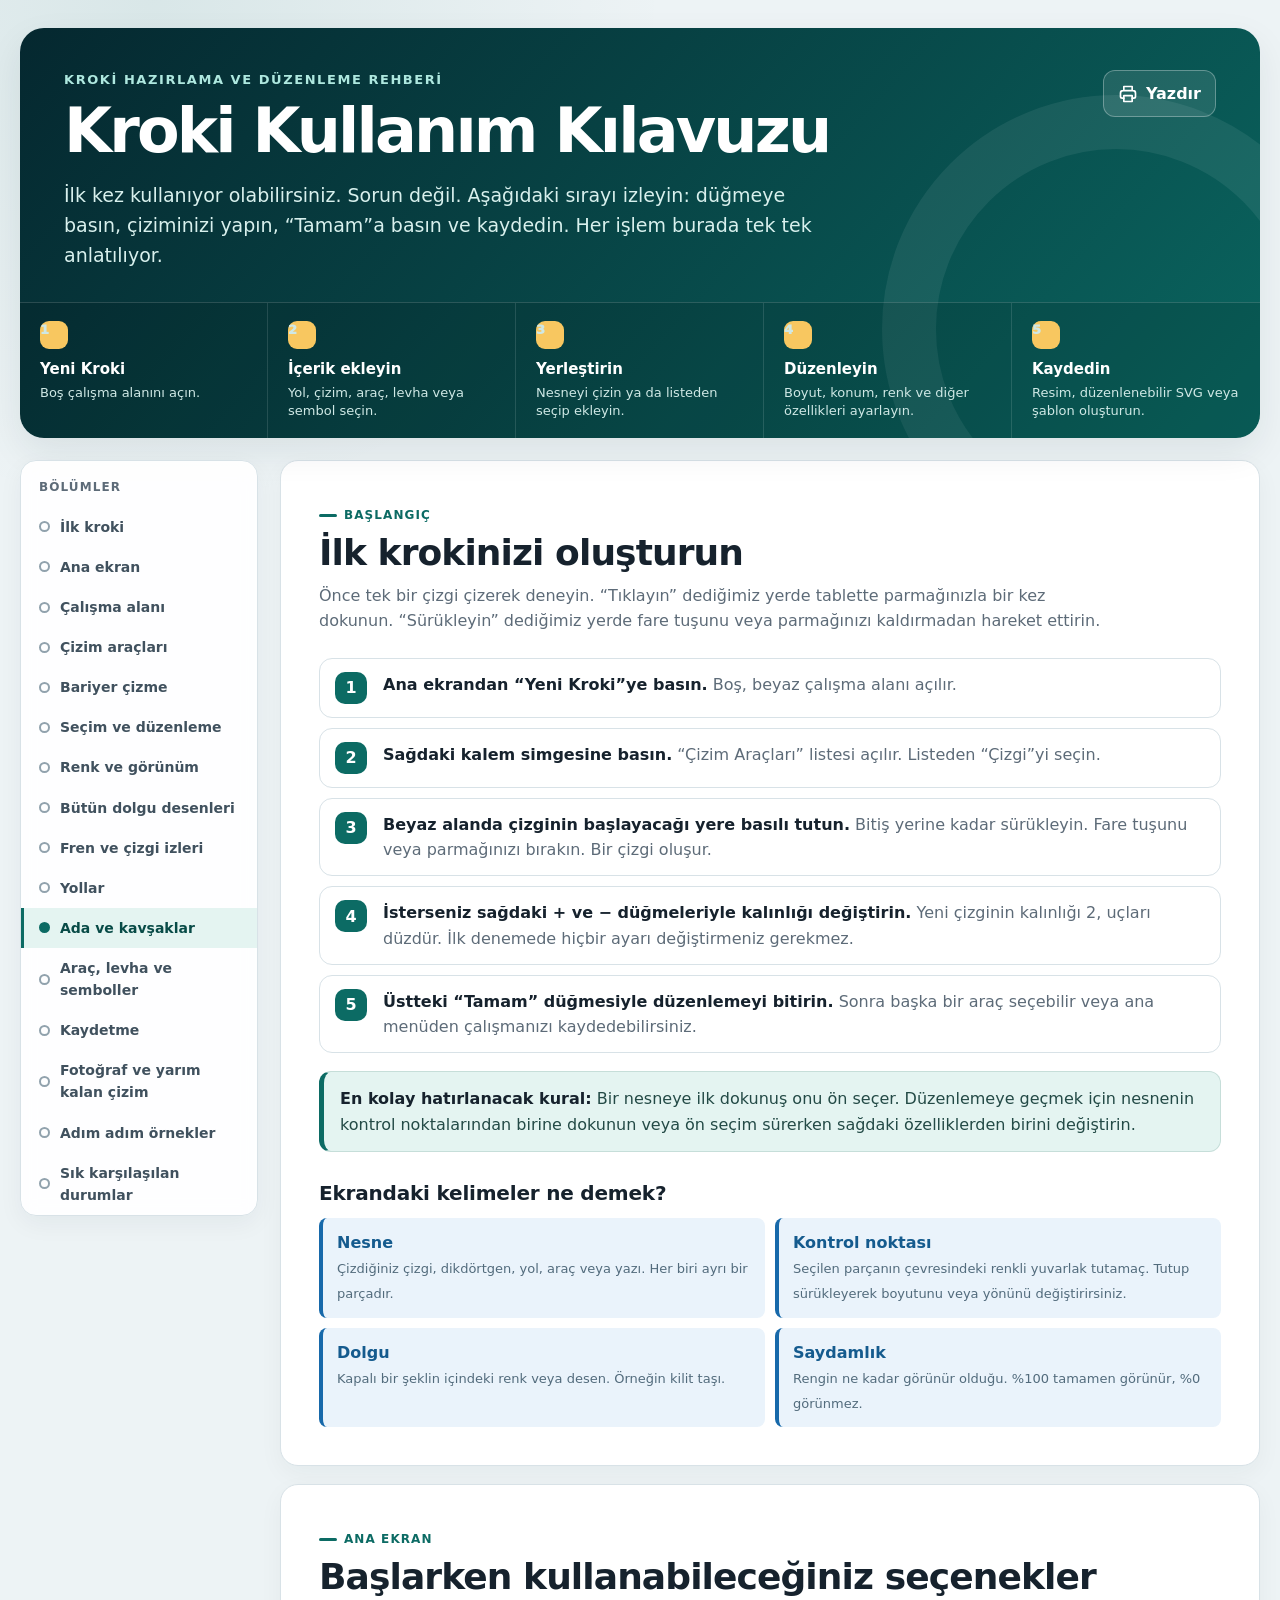
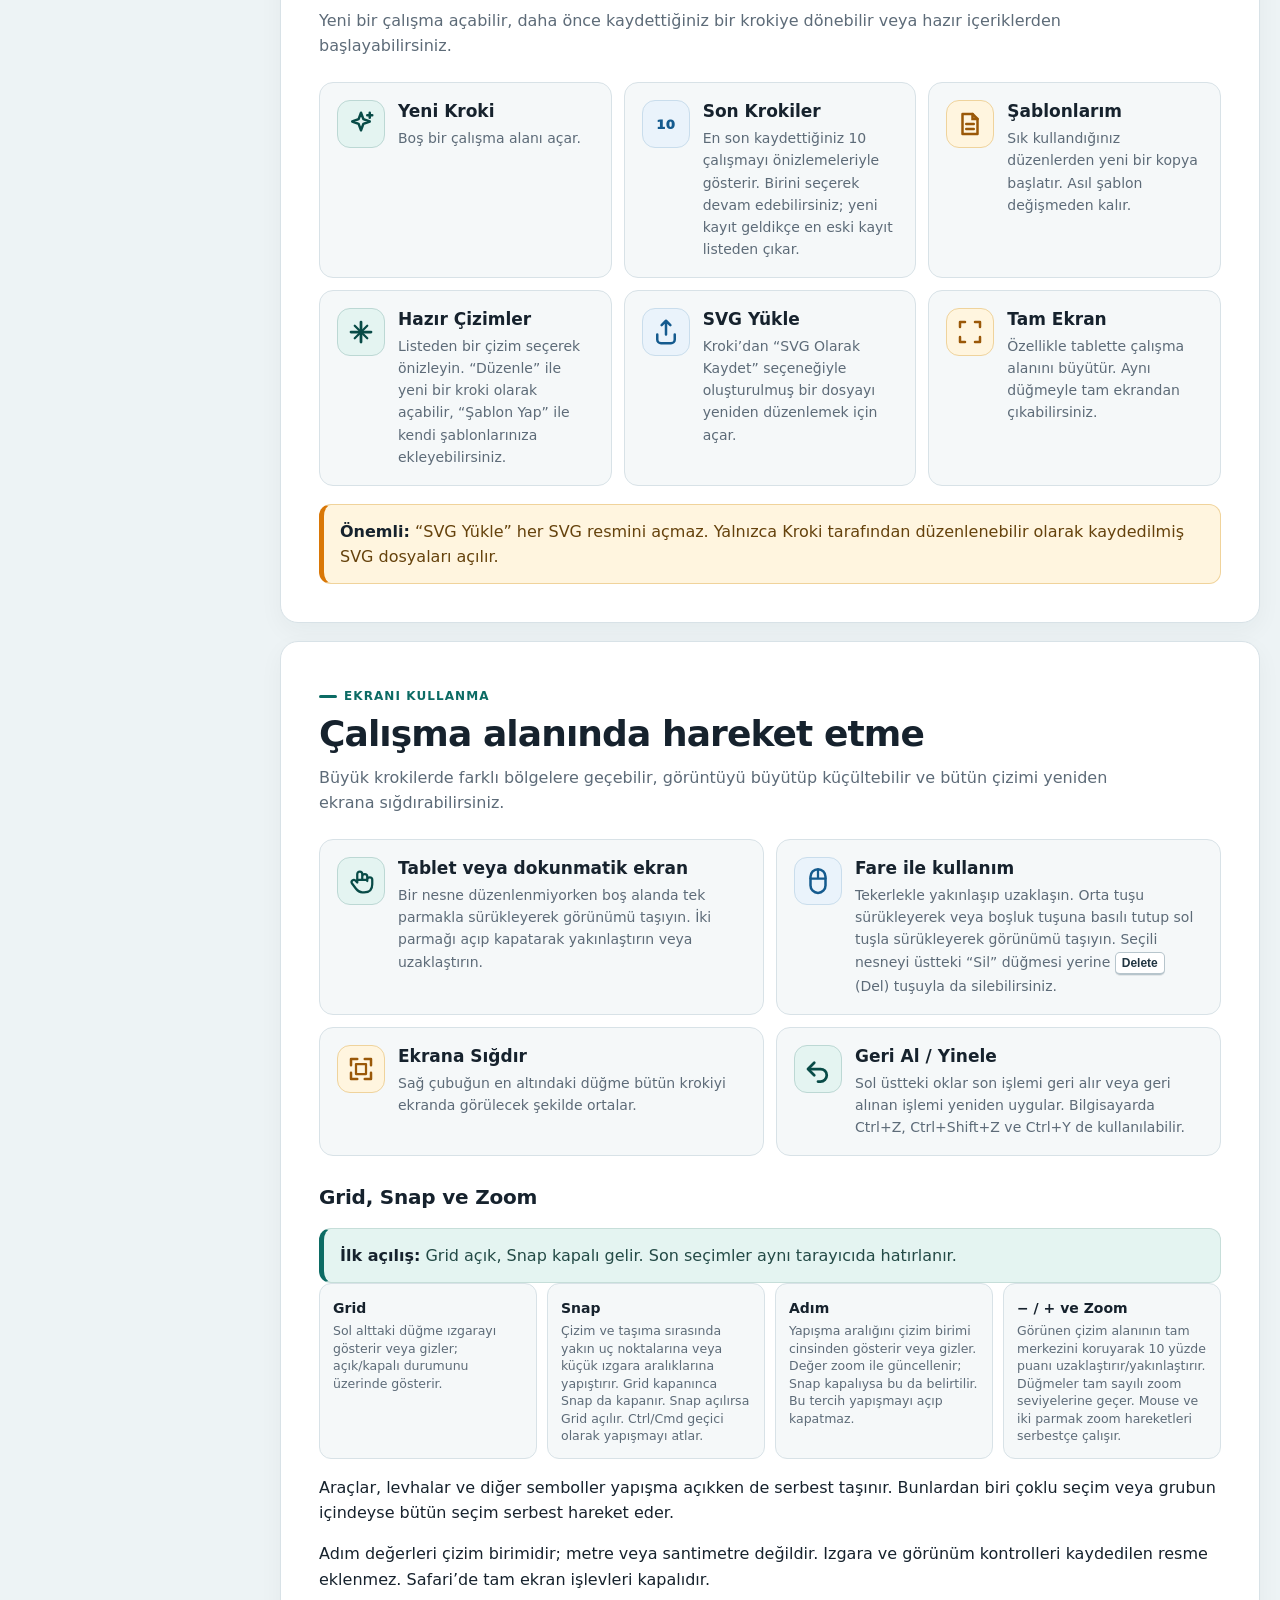
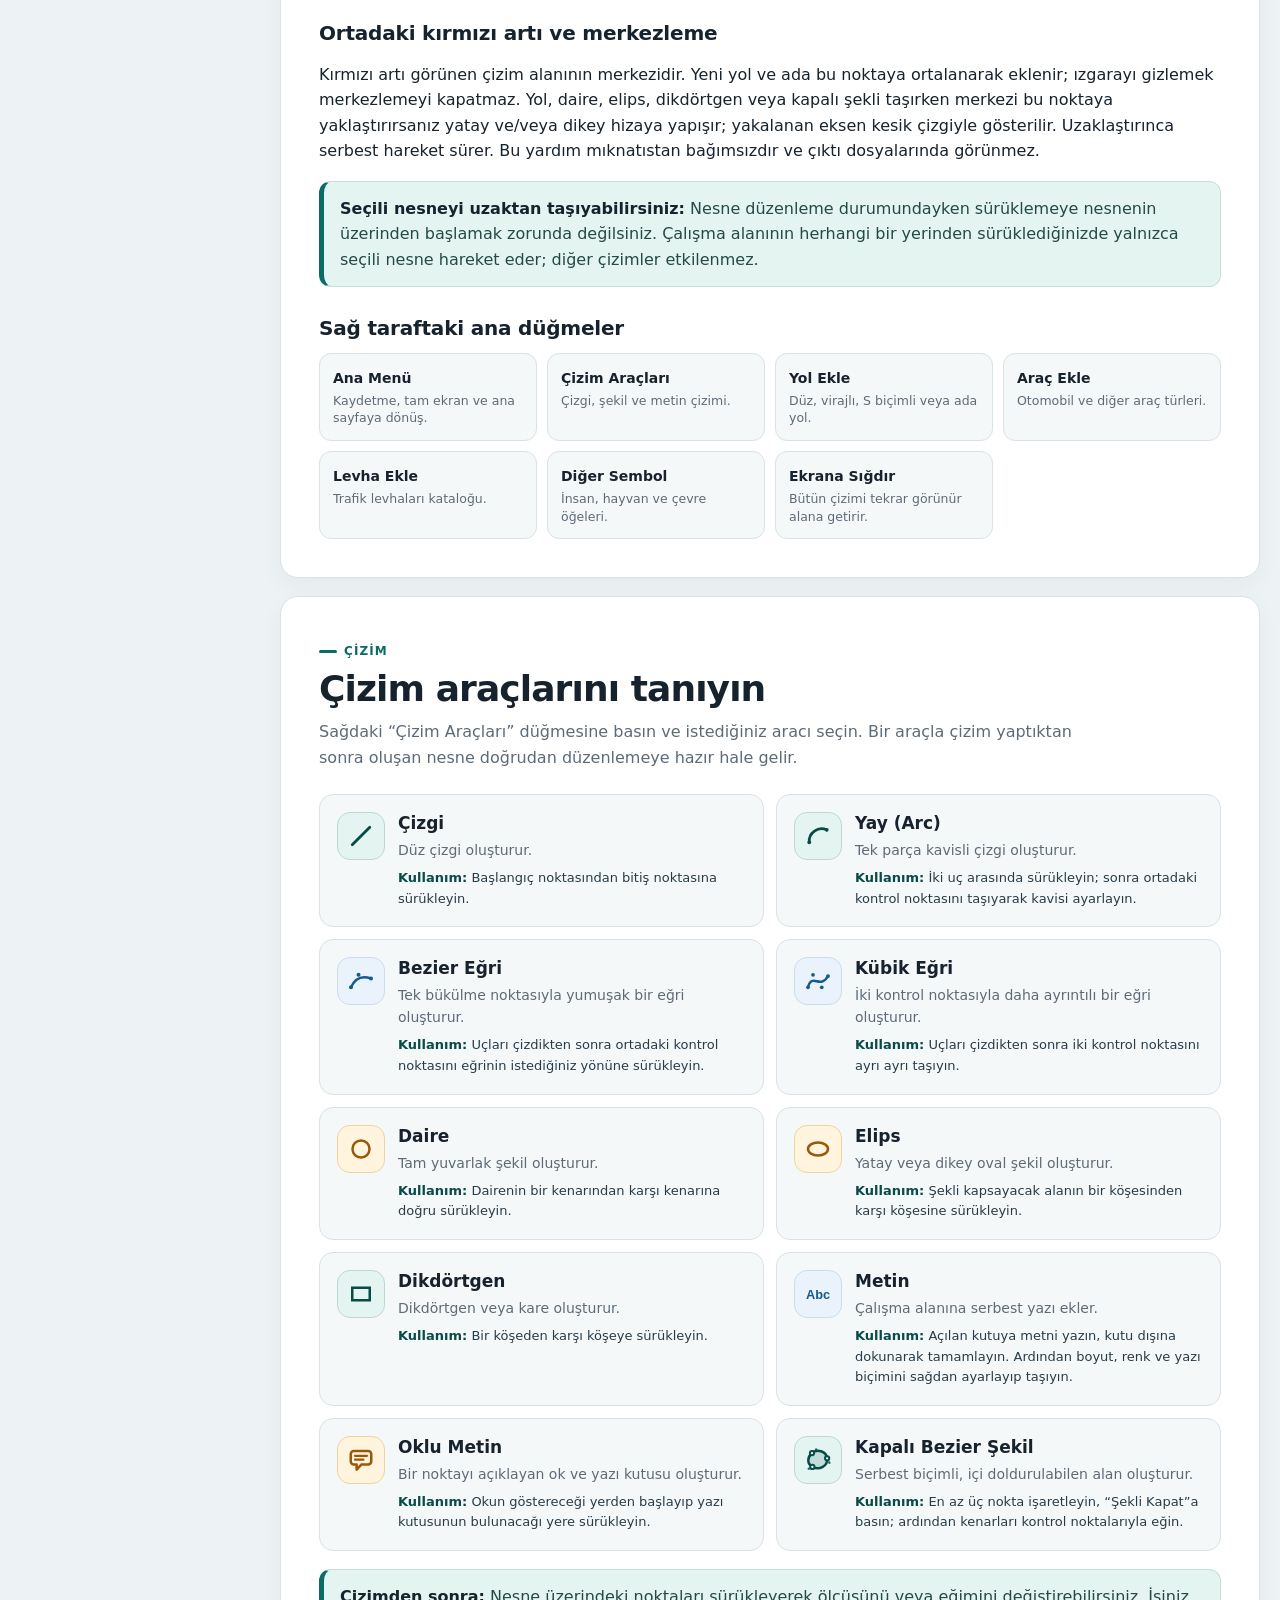
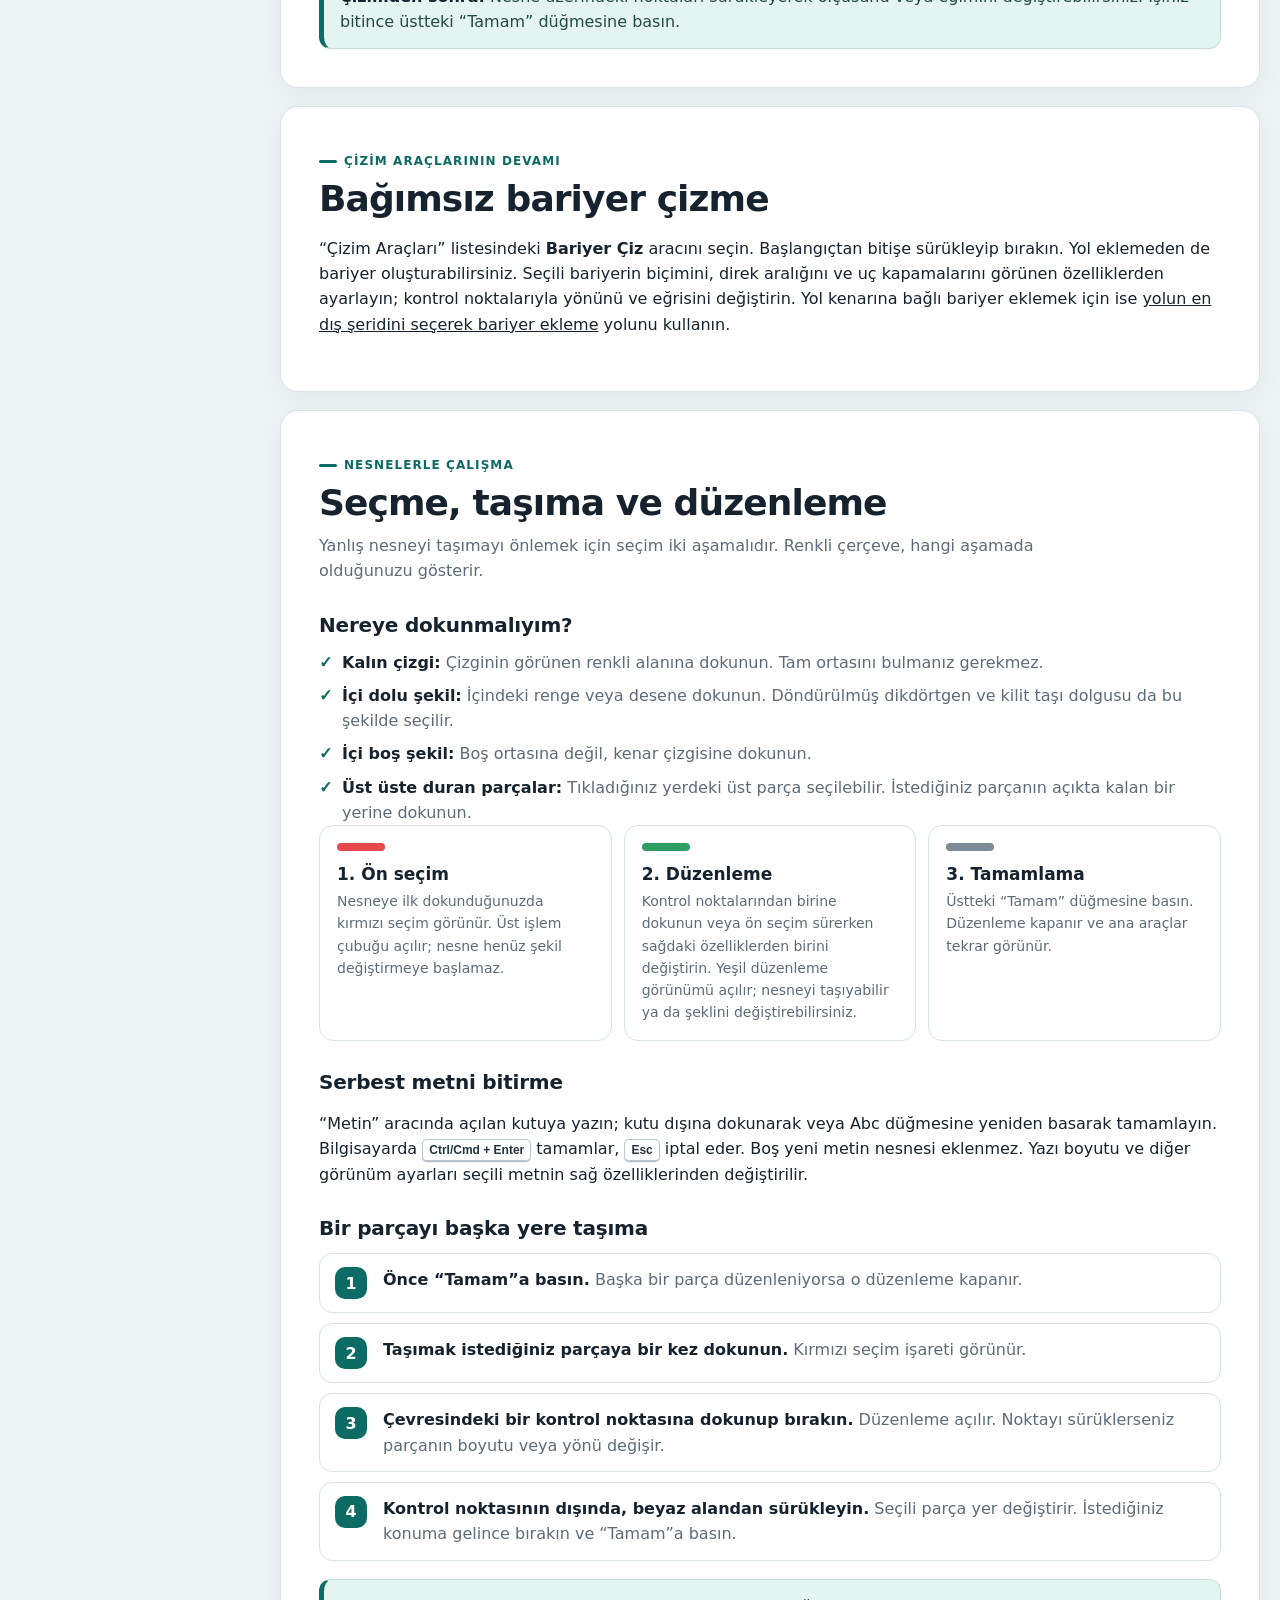
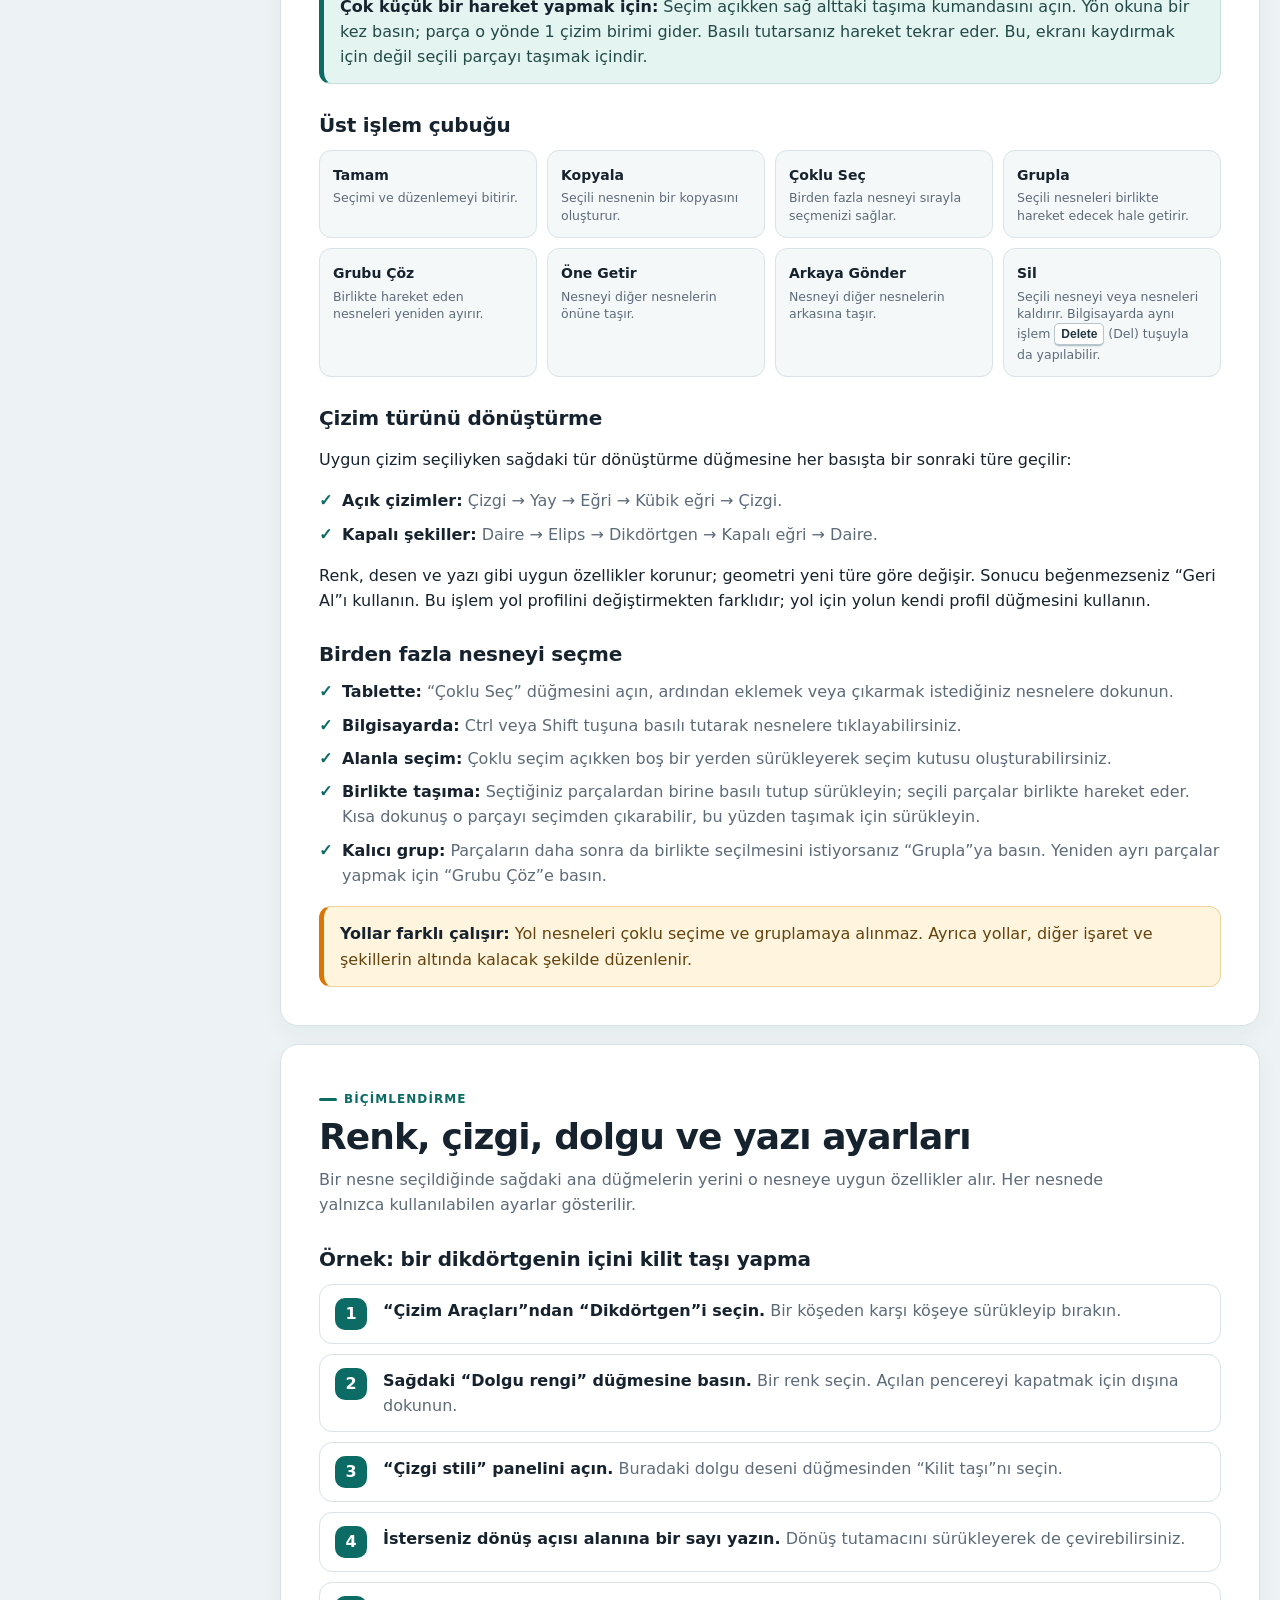
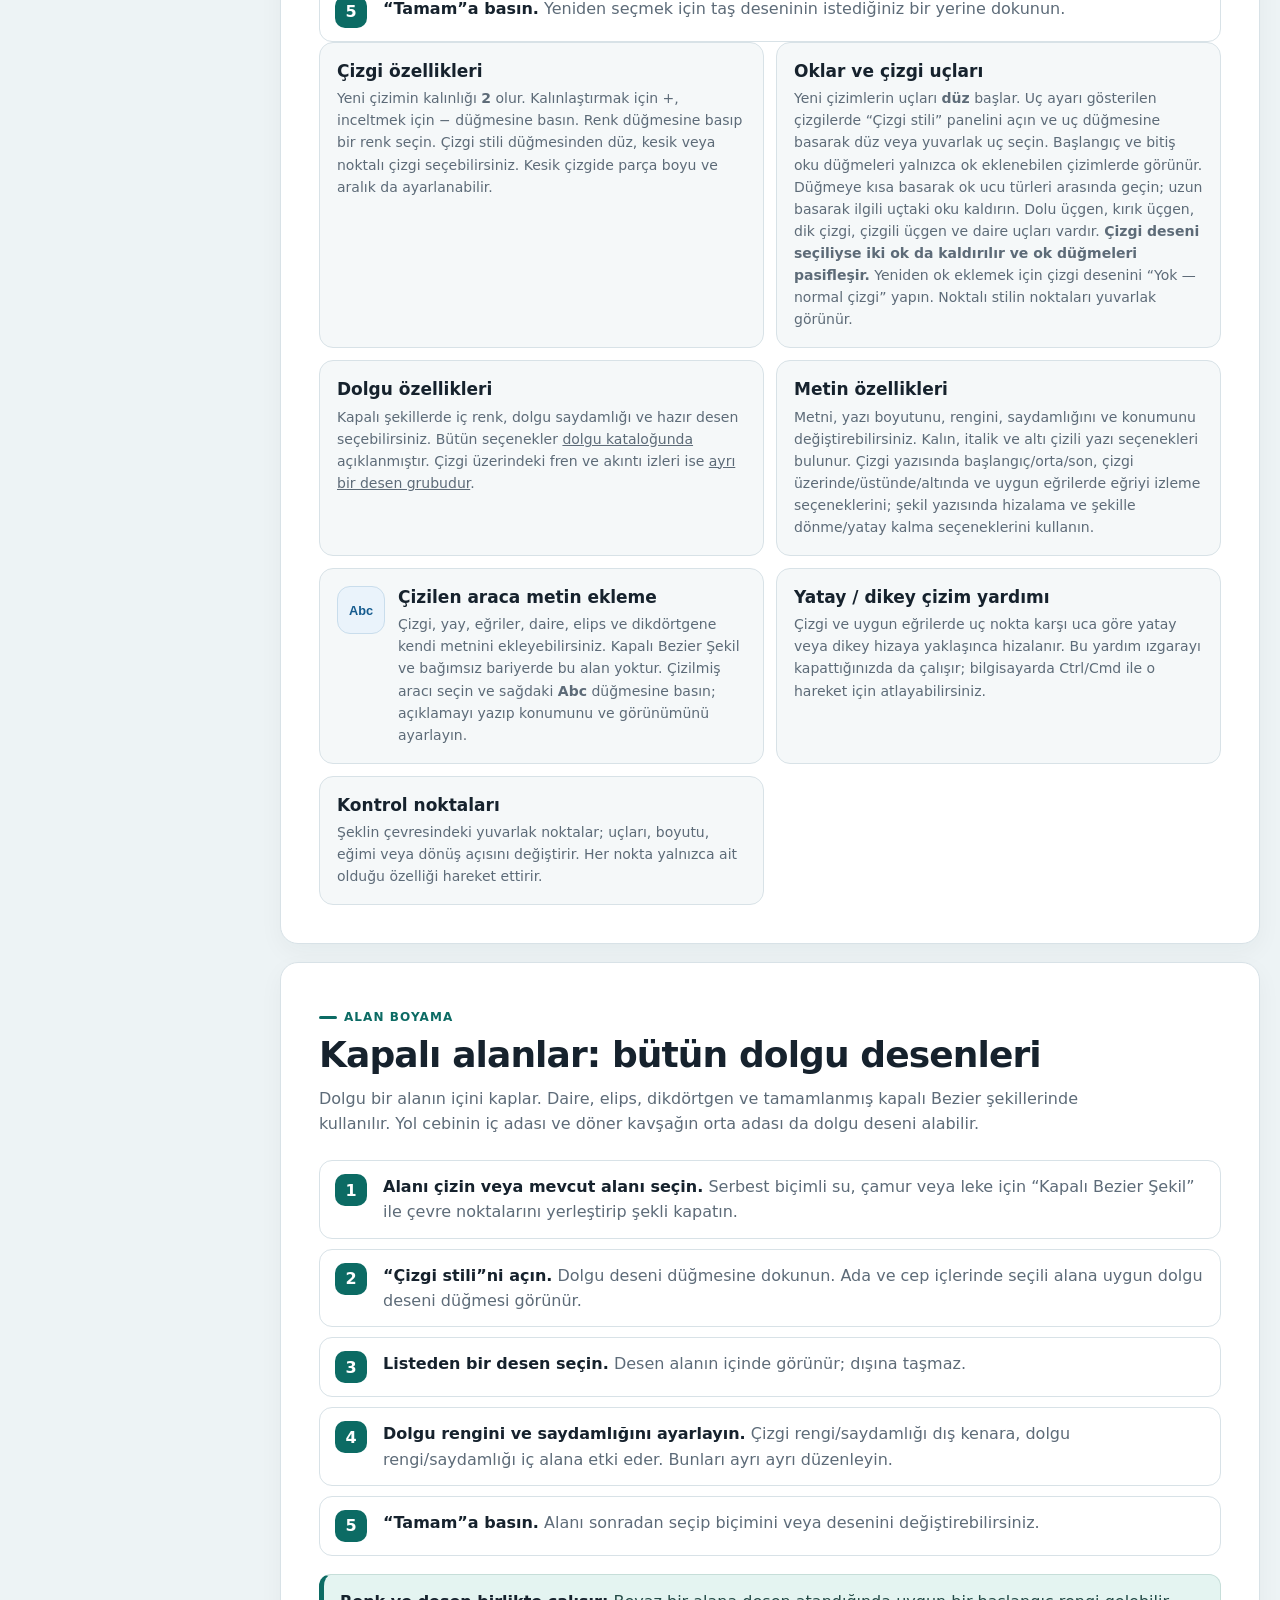
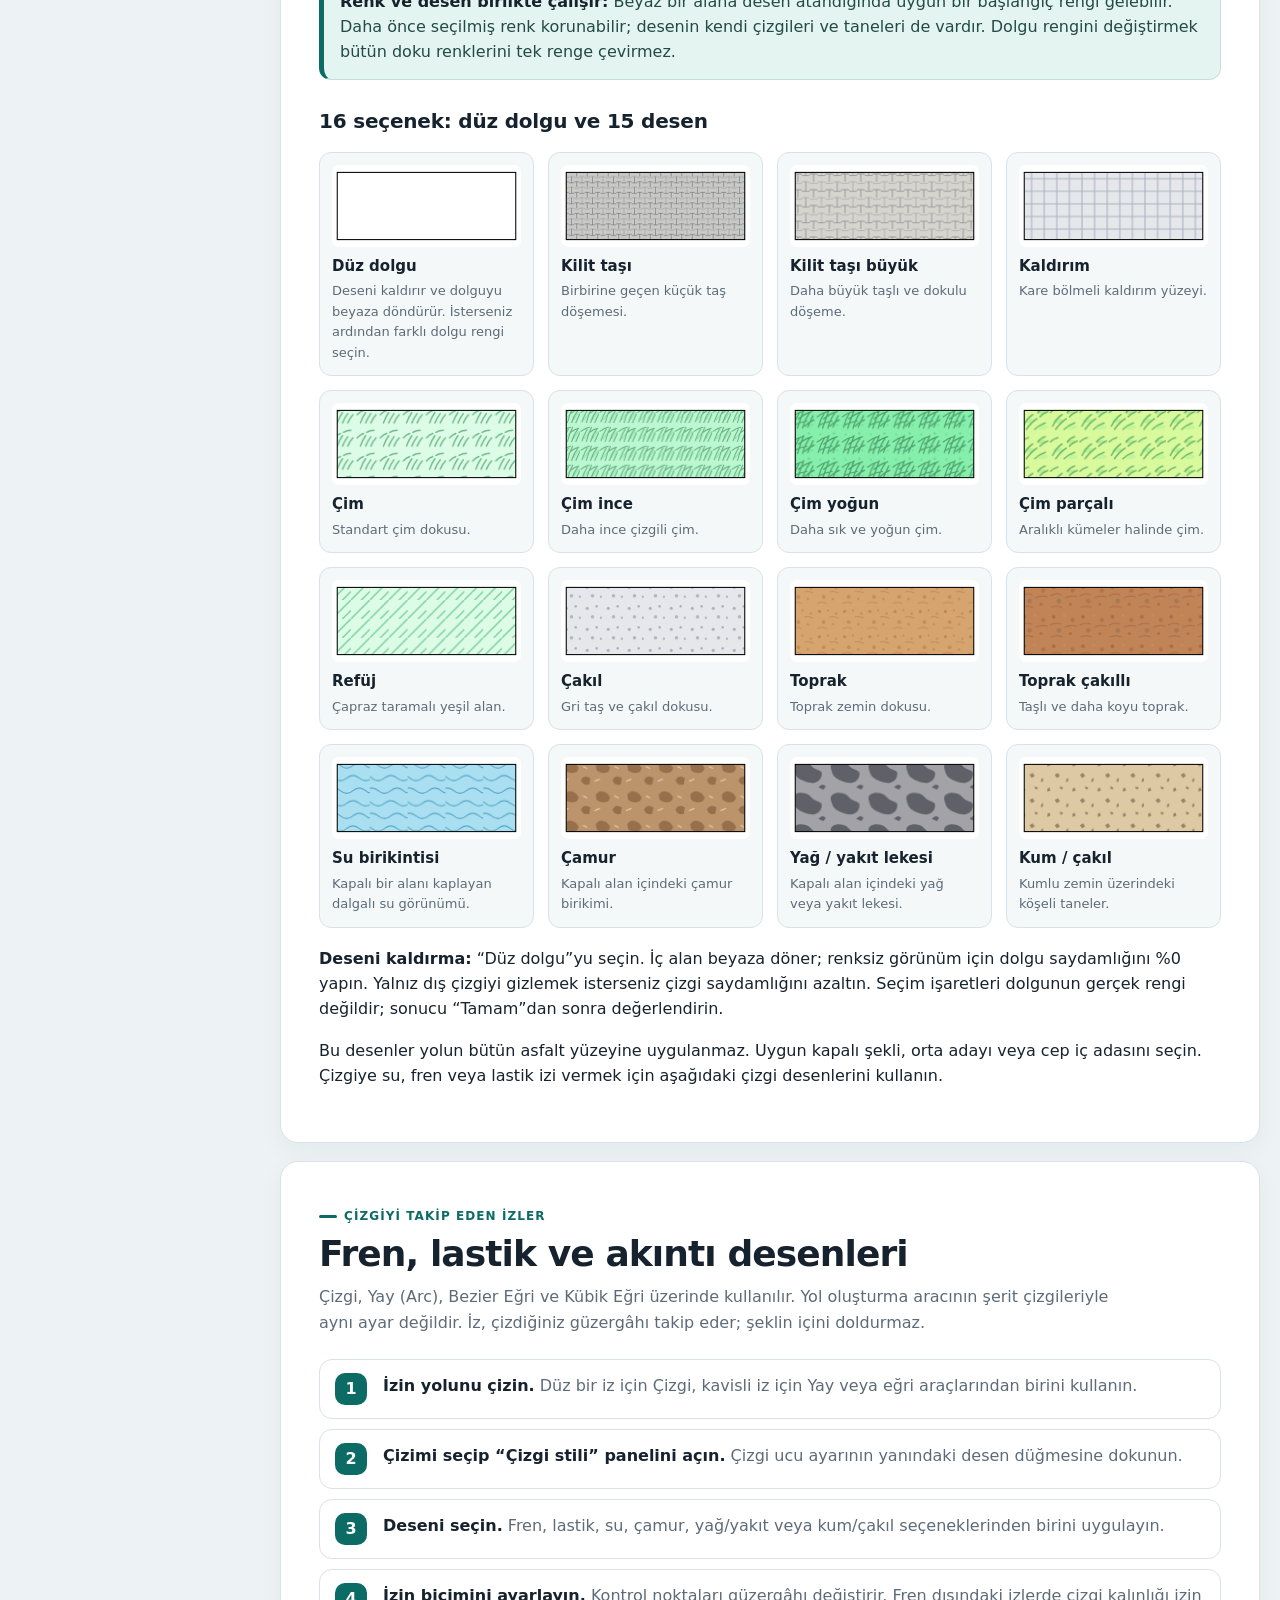
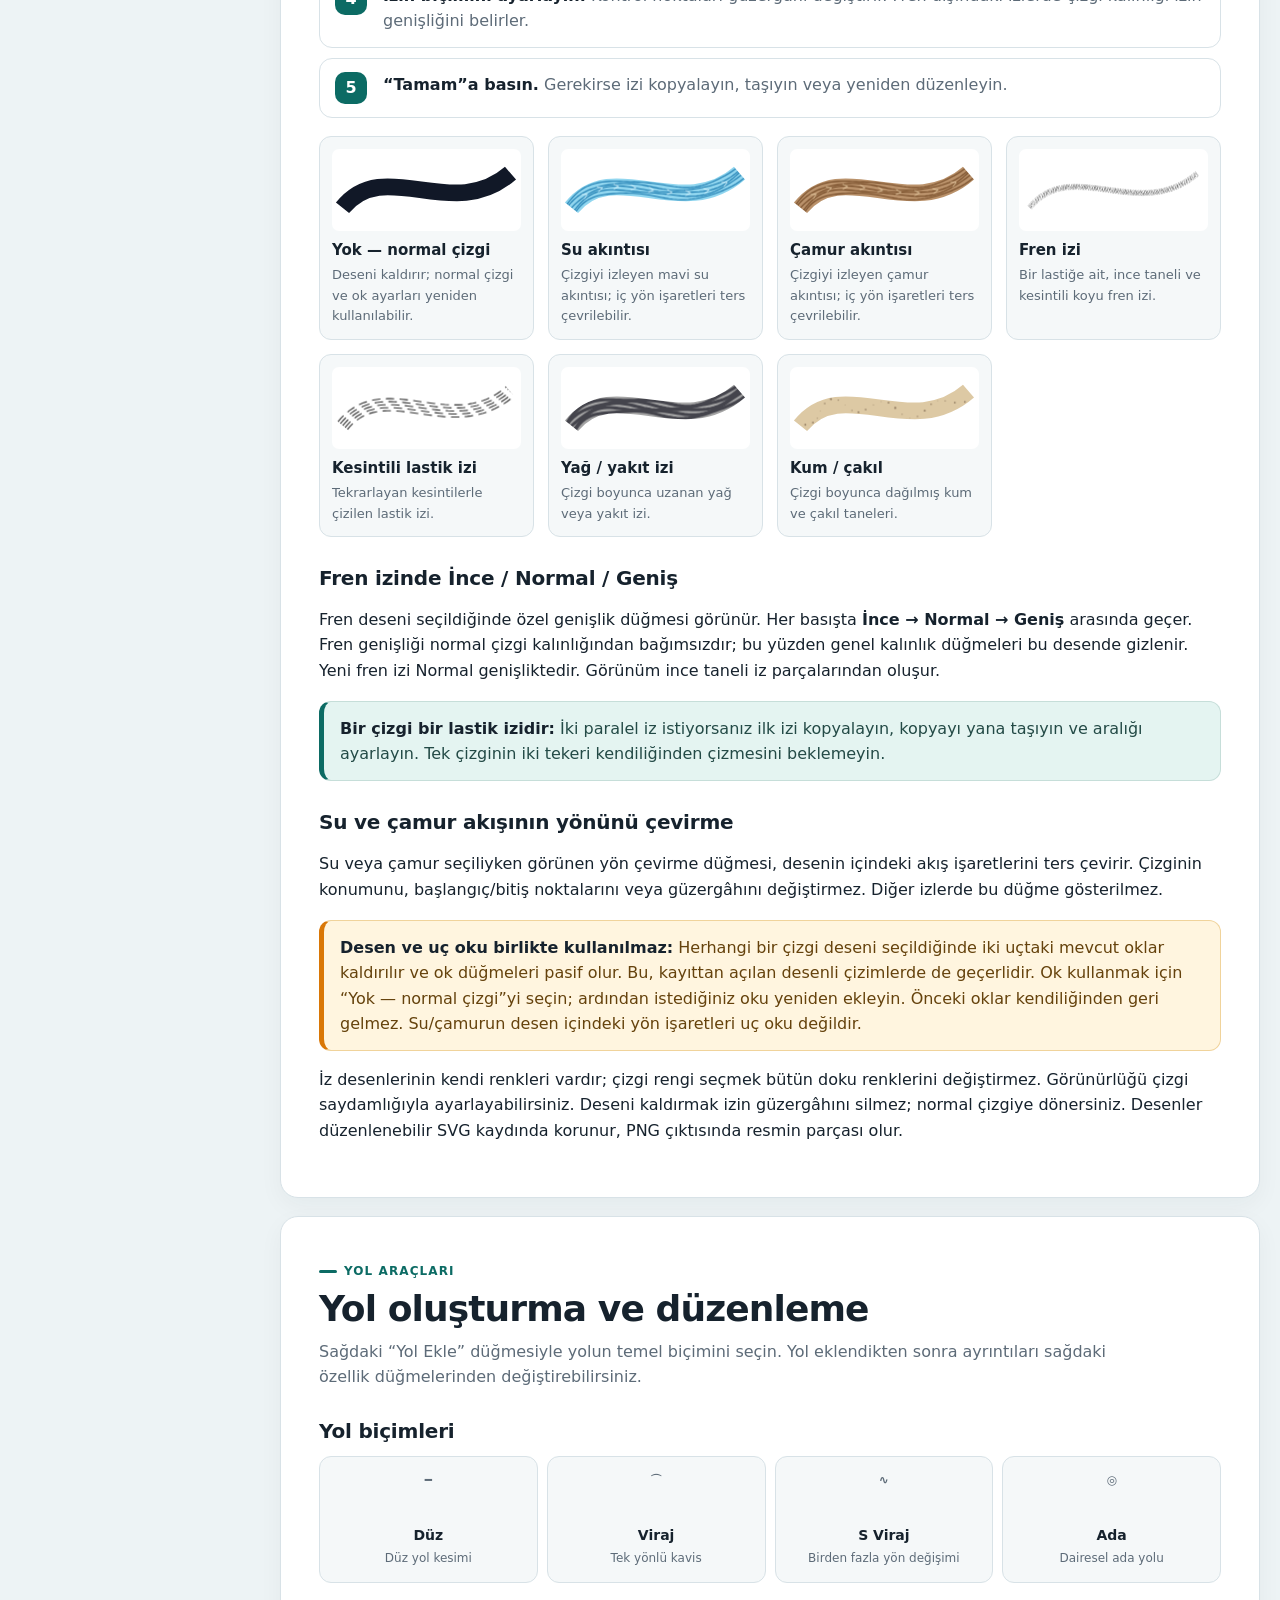
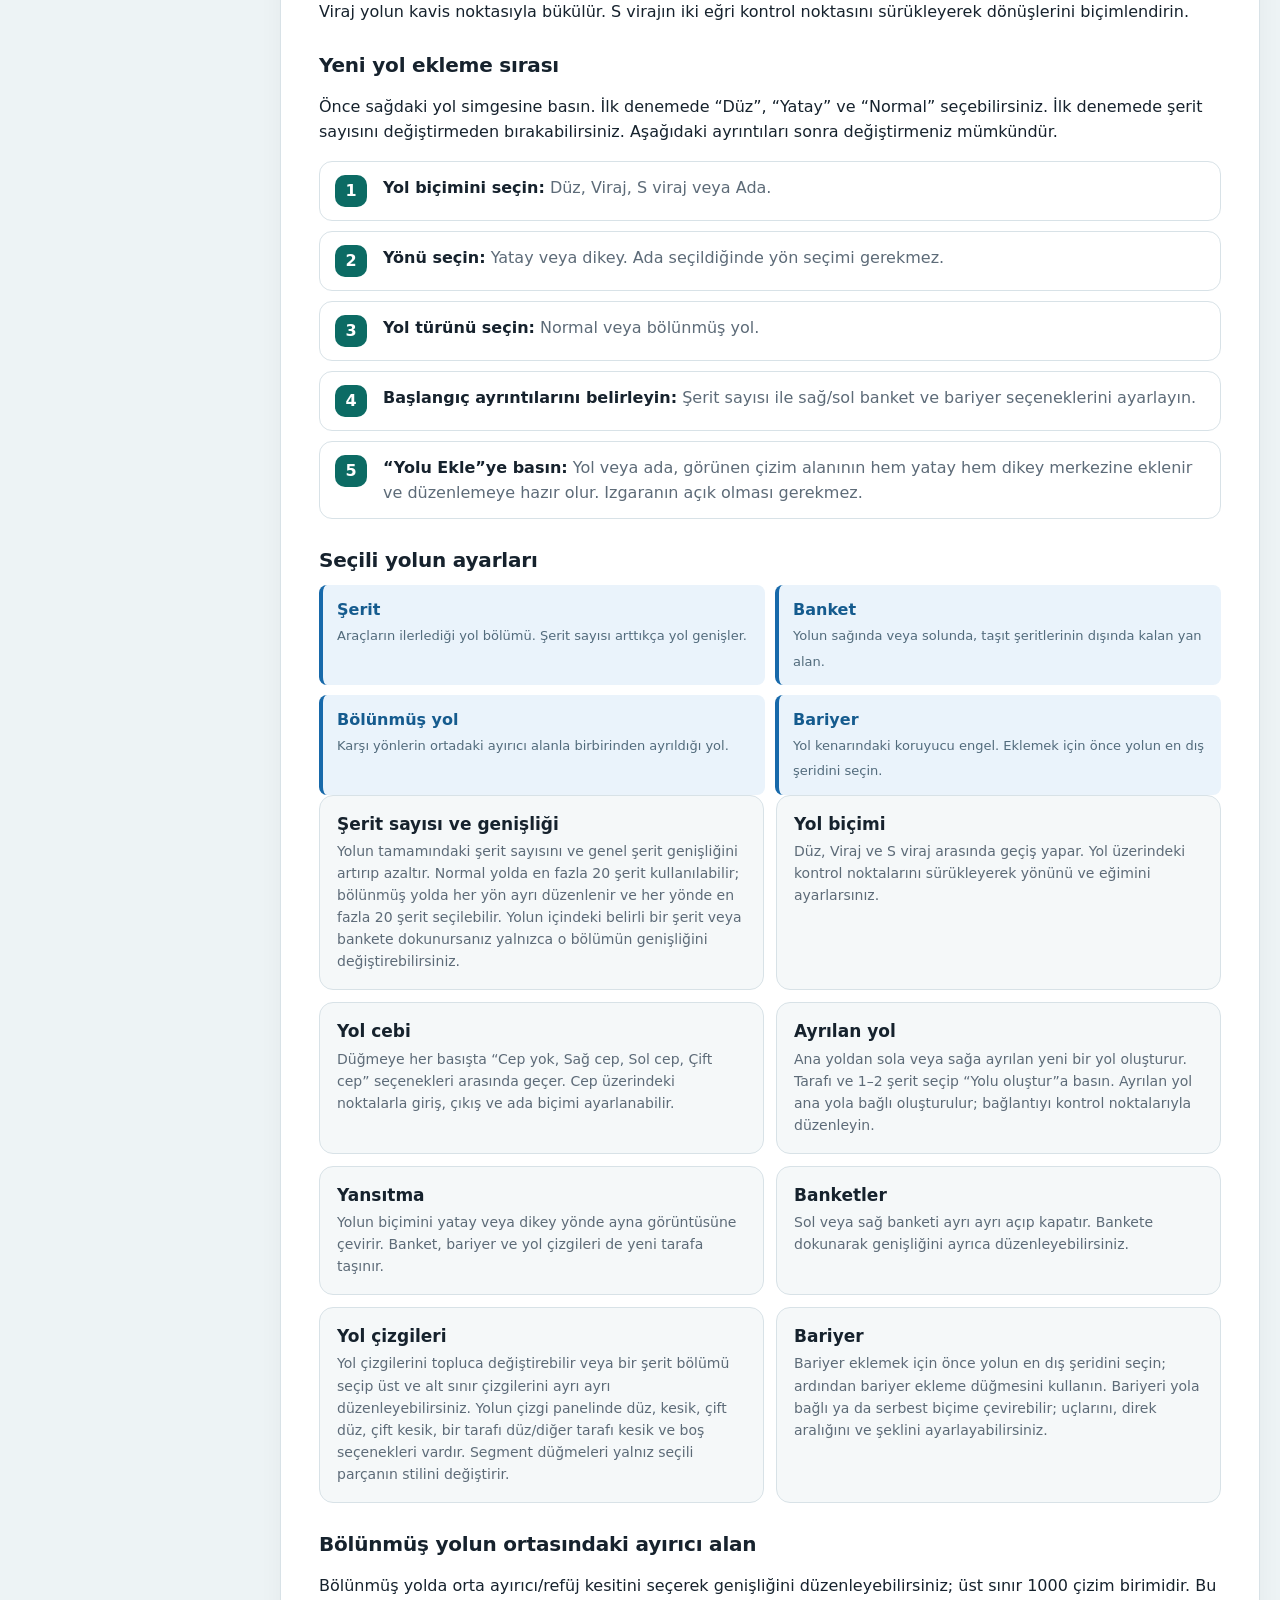
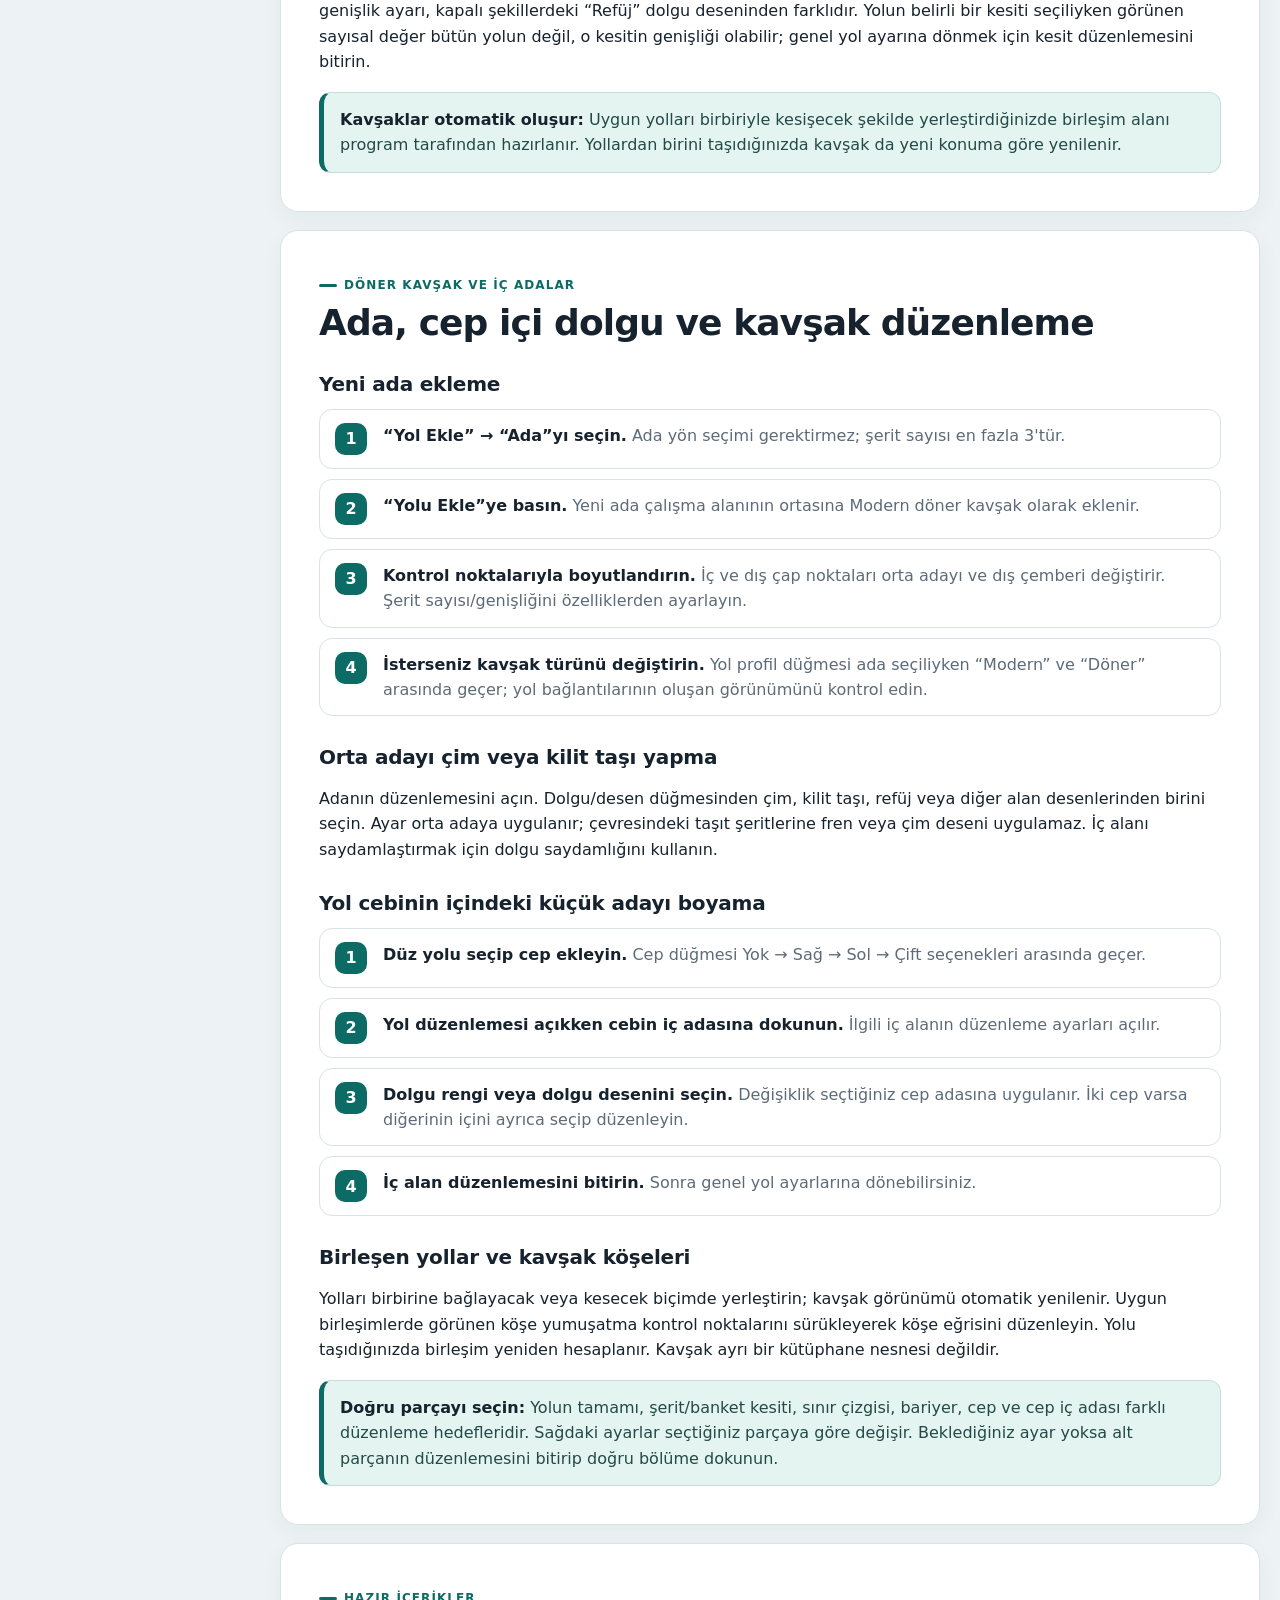
==== kilavuz.html @ a7a18850 "Fix Safari fullscreen and line markers; replace rulers with grid snap and centered zoom controls" ====
<!doctype html>
<html lang="tr">

<head>
  <meta charset="utf-8" />
  <meta name="viewport" content="width=device-width, initial-scale=1" />
  <meta name="color-scheme" content="light" />
  <title>Kroki Kullanım Kılavuzu</title>
  <style>
    :root {
      color-scheme: light;
      --ink: #16222d;
      --muted: #5d6b78;
      --paper: #ffffff;
      --page: #edf3f5;
      --line: #d8e2e7;
      --soft: #f5f8f9;
      --brand: #0c6b64;
      --brand-dark: #084b47;
      --brand-soft: #e4f4f1;
      --blue: #1769aa;
      --blue-soft: #eaf3fb;
      --warm: #d97706;
      --warm-soft: #fff5df;
      --danger: #b42318;
      --shadow: 0 14px 36px rgba(19, 42, 54, .08);
    }

    * {
      box-sizing: border-box;
    }

    html {
      scroll-behavior: smooth;
    }

    body {
      margin: 0;
      background:
        radial-gradient(circle at 12% 0%, rgba(12, 107, 100, .09), transparent 32rem),
        var(--page);
      color: var(--ink);
      font-family: Inter, ui-sans-serif, system-ui, -apple-system, BlinkMacSystemFont, "Segoe UI", Arial, sans-serif;
      line-height: 1.58;
    }

    button,
    a {
      font: inherit;
    }

    a {
      color: inherit;
    }

    .skip-link {
      position: fixed;
      top: 8px;
      left: 8px;
      z-index: 100;
      transform: translateY(-150%);
      border-radius: 8px;
      background: #fff;
      padding: 9px 12px;
      color: var(--brand-dark);
      font-weight: 800;
    }

    .skip-link:focus {
      transform: translateY(0);
    }

    .page {
      width: min(1240px, calc(100% - 32px));
      margin: 0 auto;
      padding: 28px 0 56px;
    }

    .hero {
      position: relative;
      overflow: hidden;
      border-radius: 24px;
      background:
        linear-gradient(132deg, rgba(5, 39, 47, .98), rgba(10, 102, 96, .96)),
        #084b47;
      color: #fff;
      box-shadow: var(--shadow);
    }

    .hero::after {
      content: "";
      position: absolute;
      right: -90px;
      bottom: -125px;
      width: 360px;
      height: 360px;
      border: 54px solid rgba(255, 255, 255, .07);
      border-radius: 50%;
    }

    .hero-main {
      position: relative;
      z-index: 1;
      display: grid;
      grid-template-columns: minmax(0, 1fr) auto;
      gap: 28px;
      align-items: start;
      padding: 42px 44px 32px;
    }

    .eyebrow {
      margin: 0 0 8px;
      color: #aee8df;
      font-size: 13px;
      font-weight: 900;
      letter-spacing: .12em;
      text-transform: uppercase;
    }

    h1,
    h2,
    h3,
    p {
      overflow-wrap: anywhere;
    }

    h1 {
      max-width: 780px;
      margin: 0;
      font-size: clamp(34px, 5vw, 62px);
      line-height: 1.02;
      letter-spacing: -.045em;
    }

    .hero-lead {
      max-width: 760px;
      margin: 18px 0 0;
      color: #d8f0ed;
      font-size: clamp(16px, 2vw, 19px);
    }

    .print-button {
      display: inline-flex;
      align-items: center;
      gap: 8px;
      min-height: 44px;
      border: 1px solid rgba(255, 255, 255, .3);
      border-radius: 12px;
      background: rgba(255, 255, 255, .1);
      padding: 10px 14px;
      color: #fff;
      cursor: pointer;
      font-weight: 800;
    }

    .print-button:hover,
    .print-button:focus-visible {
      background: rgba(255, 255, 255, .18);
      outline: 3px solid rgba(255, 255, 255, .22);
      outline-offset: 2px;
    }

    .print-button svg {
      width: 20px;
      height: 20px;
    }

    .quick-start {
      position: relative;
      z-index: 1;
      display: grid;
      grid-template-columns: repeat(5, minmax(0, 1fr));
      border-top: 1px solid rgba(255, 255, 255, .15);
      background: rgba(0, 0, 0, .1);
    }

    .quick-step {
      min-height: 112px;
      padding: 18px 20px;
      border-right: 1px solid rgba(255, 255, 255, .12);
    }

    .quick-step:last-child {
      border-right: 0;
    }

    .quick-number {
      display: grid;
      width: 28px;
      height: 28px;
      margin-bottom: 9px;
      place-items: center;
      border-radius: 9px;
      background: #f8c760;
      color: #493005;
      font-size: 13px;
      font-weight: 950;
    }

    .quick-step strong {
      display: block;
      margin-bottom: 2px;
      font-size: 15px;
    }

    .quick-step span {
      display: block;
      color: #cfe8e5;
      font-size: 13px;
      line-height: 1.4;
    }

    .guide-layout {
      display: grid;
      grid-template-columns: 238px minmax(0, 1fr);
      gap: 22px;
      align-items: start;
      margin-top: 22px;
    }

    .contents {
      position: sticky;
      top: 16px;
      max-height: calc(100vh - 32px);
      overflow-x: hidden;
      overflow-y: auto;
      overscroll-behavior-y: contain;
      border: 1px solid var(--line);
      border-radius: 16px;
      background: rgba(255, 255, 255, .92);
      box-shadow: 0 8px 24px rgba(19, 42, 54, .05);
      backdrop-filter: blur(8px);
    }

    .contents-title {
      padding: 17px 18px 10px;
      color: var(--muted);
      font-size: 12px;
      font-weight: 900;
      letter-spacing: .09em;
      text-transform: uppercase;
    }

    .contents a {
      display: flex;
      gap: 10px;
      align-items: center;
      border-left: 3px solid transparent;
      padding: 9px 15px;
      color: #40515e;
      text-decoration: none;
      font-size: 14px;
      font-weight: 750;
    }

    .contents a::before {
      content: "";
      flex: 0 0 auto;
      width: 7px;
      height: 7px;
      border: 2px solid #91a2ad;
      border-radius: 50%;
    }

    .contents a:hover,
    .contents a.is-active {
      border-left-color: var(--brand);
      background: var(--brand-soft);
      color: var(--brand-dark);
    }

    .contents a.is-active::before {
      border-color: var(--brand);
      background: var(--brand);
    }

    .guide-content {
      display: grid;
      gap: 18px;
      min-width: 0;
    }

    section {
      scroll-margin-top: 18px;
      border: 1px solid var(--line);
      border-radius: 18px;
      background: var(--paper);
      padding: clamp(22px, 4vw, 38px);
      box-shadow: 0 8px 24px rgba(19, 42, 54, .045);
    }

    .section-kicker {
      display: inline-flex;
      align-items: center;
      gap: 7px;
      margin: 0 0 8px;
      color: var(--brand);
      font-size: 12px;
      font-weight: 900;
      letter-spacing: .09em;
      text-transform: uppercase;
    }

    .section-kicker::before {
      content: "";
      width: 18px;
      height: 3px;
      border-radius: 99px;
      background: var(--brand);
    }

    h2 {
      margin: 0;
      font-size: clamp(26px, 4vw, 36px);
      line-height: 1.12;
      letter-spacing: -.025em;
    }

    .section-lead {
      max-width: 800px;
      margin: 10px 0 24px;
      color: var(--muted);
      font-size: 16px;
    }

    h3 {
      margin: 0 0 5px;
      font-size: 17px;
      line-height: 1.3;
    }

    .cards {
      display: grid;
      grid-template-columns: repeat(2, minmax(0, 1fr));
      gap: 12px;
    }

    .cards.three {
      grid-template-columns: repeat(3, minmax(0, 1fr));
    }

    .card {
      min-width: 0;
      border: 1px solid var(--line);
      border-radius: 14px;
      background: var(--soft);
      padding: 17px;
    }

    .card p {
      margin: 0;
      color: var(--muted);
      font-size: 14px;
    }

    .tool-card {
      display: grid;
      grid-template-columns: 48px minmax(0, 1fr);
      gap: 13px;
      align-items: start;
    }

    .tool-icon {
      display: grid;
      width: 48px;
      height: 48px;
      place-items: center;
      border: 1px solid #bcd8d4;
      border-radius: 13px;
      background: var(--brand-soft);
      color: var(--brand-dark);
      font-size: 20px;
      font-weight: 950;
      line-height: 1;
    }

    .tool-icon .guide-glyph {
      width: 30px;
      height: 30px;
    }

    .tool-icon.is-text {
      font-size: 13px;
      letter-spacing: .02em;
    }

    .tool-icon.blue {
      border-color: #c9ddec;
      background: var(--blue-soft);
      color: #155b8e;
    }

    .tool-icon.warm {
      border-color: #efd39c;
      background: var(--warm-soft);
      color: #9a5808;
    }

    .icon-sprite {
      position: absolute;
      width: 0;
      height: 0;
      overflow: hidden;
    }

    kbd {
      display: inline-block;
      min-width: 2.1em;
      border: 1px solid #b7c5cc;
      border-bottom-width: 2px;
      border-radius: 5px;
      background: #fff;
      padding: 1px 6px;
      color: #213541;
      font: 750 12px/1.5 Arial, sans-serif;
      text-align: center;
      box-shadow: 0 1px 0 rgba(22, 34, 45, .08);
    }

    .tool-card .usage {
      display: block;
      margin-top: 7px;
      color: #263c49;
      font-size: 13px;
    }

    .tool-card .usage strong {
      color: var(--brand-dark);
    }

    .steps {
      display: grid;
      gap: 10px;
      margin: 0;
      padding: 0;
      list-style: none;
      counter-reset: guide-step;
    }

    .steps li {
      counter-increment: guide-step;
      display: grid;
      grid-template-columns: 36px minmax(0, 1fr);
      gap: 12px;
      align-items: start;
      border: 1px solid var(--line);
      border-radius: 13px;
      background: #fff;
      padding: 13px 15px;
      color: var(--muted);
    }

    .steps li::before {
      content: counter(guide-step);
      display: grid;
      width: 32px;
      height: 32px;
      place-items: center;
      border-radius: 10px;
      background: var(--brand);
      color: #fff;
      font-weight: 900;
    }

    .steps strong {
      color: var(--ink);
    }

    .callout {
      margin-top: 18px;
      border: 1px solid #c6ded9;
      border-left: 5px solid var(--brand);
      border-radius: 12px;
      background: var(--brand-soft);
      padding: 14px 16px;
      color: #234a46;
    }

    .callout.warning {
      border-color: #f0d39b;
      border-left-color: var(--warm);
      background: var(--warm-soft);
      color: #65420c;
    }

    .callout strong {
      color: var(--ink);
    }

    .mini-heading {
      margin: 28px 0 12px;
      font-size: 20px;
      letter-spacing: -.01em;
    }

    .state-row {
      display: grid;
      grid-template-columns: repeat(3, minmax(0, 1fr));
      gap: 12px;
    }

    .state {
      border: 1px solid var(--line);
      border-radius: 14px;
      padding: 17px;
    }

    .state-color {
      width: 48px;
      height: 8px;
      margin-bottom: 12px;
      border-radius: 99px;
      background: #e5484d;
    }

    .state.modify .state-color {
      background: #2f9e62;
    }

    .state.done .state-color {
      background: #7c8b95;
    }

    .state p {
      margin: 0;
      color: var(--muted);
      font-size: 14px;
    }

    .action-list {
      display: grid;
      grid-template-columns: repeat(4, minmax(0, 1fr));
      gap: 10px;
    }

    .action {
      border: 1px solid var(--line);
      border-radius: 12px;
      padding: 13px;
      background: var(--soft);
    }

    .action strong {
      display: block;
      margin-bottom: 3px;
      font-size: 14px;
    }

    .action span {
      display: block;
      color: var(--muted);
      font-size: 12.5px;
      line-height: 1.4;
    }

    .plain-list {
      display: grid;
      gap: 8px;
      margin: 0;
      padding: 0;
      list-style: none;
    }

    .plain-list li {
      position: relative;
      padding-left: 23px;
      color: var(--muted);
    }

    .plain-list li::before {
      content: "✓";
      position: absolute;
      top: 0;
      left: 0;
      color: var(--brand);
      font-weight: 950;
    }

    .plain-list strong {
      color: var(--ink);
    }

    .profile-row {
      display: grid;
      grid-template-columns: repeat(4, minmax(0, 1fr));
      gap: 9px;
    }

    .profile {
      border: 1px solid var(--line);
      border-radius: 12px;
      background: var(--soft);
      padding: 14px;
      text-align: center;
    }

    .profile-mark {
      display: block;
      height: 42px;
      margin-bottom: 8px;
      color: var(--brand);
      font-size: 30px;
      font-weight: 900;
      line-height: 1;
    }

    .profile strong {
      display: block;
      font-size: 14px;
    }

    .profile span {
      display: block;
      margin-top: 3px;
      color: var(--muted);
      font-size: 12px;
    }

    .term-grid {
      display: grid;
      grid-template-columns: repeat(2, minmax(0, 1fr));
      gap: 10px;
    }

    .term {
      border-left: 4px solid var(--blue);
      border-radius: 8px;
      background: var(--blue-soft);
      padding: 12px 14px;
    }

    .term strong {
      display: block;
      color: #155b8e;
    }

    .term span {
      color: #526b7c;
      font-size: 13px;
    }

    .faq {
      display: grid;
      gap: 9px;
    }

    details {
      border: 1px solid var(--line);
      border-radius: 12px;
      background: var(--soft);
      padding: 0 15px;
    }

    summary {
      cursor: pointer;
      padding: 14px 28px 14px 0;
      font-weight: 850;
    }

    details p {
      margin: -2px 0 15px;
      color: var(--muted);
    }

    footer {
      padding: 24px 8px 0;
      color: var(--muted);
      text-align: center;
      font-size: 13px;
    }

    .to-top {
      display: inline-flex;
      margin-top: 8px;
      color: var(--brand);
      font-weight: 850;
      text-decoration: none;
    }

    @media (max-width: 980px) {
      .quick-start {
        grid-template-columns: repeat(3, minmax(0, 1fr));
      }

      .quick-step {
        border-bottom: 1px solid rgba(255, 255, 255, .12);
      }

      .guide-layout {
        grid-template-columns: 1fr;
      }

      .contents {
        position: sticky;
        z-index: 20;
        top: 0;
        display: flex;
        max-height: none;
        overflow-x: auto;
        overflow-y: hidden;
        overscroll-behavior-x: contain;
        border-radius: 12px;
      }

      .contents-title {
        display: none;
      }

      .contents a {
        flex: 0 0 auto;
        border-bottom: 3px solid transparent;
        border-left: 0;
        padding: 12px 13px 10px;
      }

      .contents a::before {
        display: none;
      }

      .contents a:hover,
      .contents a.is-active {
        border-bottom-color: var(--brand);
        border-left-color: transparent;
      }

      .cards.three,
      .action-list {
        grid-template-columns: repeat(2, minmax(0, 1fr));
      }
    }

    @media (max-width: 680px) {
      .page {
        width: min(100% - 18px, 1240px);
        padding-top: 9px;
      }

      .hero {
        border-radius: 16px;
      }

      .hero-main {
        grid-template-columns: 1fr;
        padding: 28px 23px 23px;
      }

      .print-button {
        justify-self: start;
      }

      .quick-start,
      .cards,
      .cards.three,
      .state-row,
      .action-list,
      .profile-row,
      .term-grid {
        grid-template-columns: 1fr;
      }

      .quick-step {
        min-height: auto;
        border-right: 0;
        padding: 14px 20px;
      }

      section {
        border-radius: 14px;
        padding: 23px 18px;
      }

      .tool-card {
        grid-template-columns: 42px minmax(0, 1fr);
      }

      .tool-icon {
        width: 42px;
        height: 42px;
        border-radius: 11px;
        font-size: 17px;
      }
    }

    @media (prefers-reduced-motion: reduce) {
      html {
        scroll-behavior: auto;
      }
    }

    @media print {
      body {
        background: #fff;
      }

      .page {
        width: 100%;
        padding: 0;
      }

      .hero {
        border: 1px solid #b8c5cc;
        background: #fff;
        color: #111;
        box-shadow: none;
      }

      .hero-lead,
      .quick-step span {
        color: #444;
      }

      .quick-start {
        background: #f2f5f6;
      }

      .quick-step {
        border-color: #cdd6db;
      }

      .contents,
      .print-button,
      .to-top {
        display: none;
      }

      .guide-layout {
        display: block;
      }

      section {
        break-inside: avoid;
        margin-top: 12px;
        box-shadow: none;
      }
    }

    @media (max-width: 980px) { section { scroll-margin-top: 70px; } }
    .pattern-gallery { display: grid; grid-template-columns: repeat(auto-fit, minmax(min(100%, 180px), 1fr)); gap: 14px; margin: 18px 0; }
    .pattern-card { min-width: 0; border: 1px solid var(--line); border-radius: 12px; padding: 12px; background: var(--soft); break-inside: avoid; }
    .pattern-card svg { display: block; width: 100%; height: 82px; background: white; border-radius: 7px; }
    .pattern-card h3 { font-size: 15px; margin: 10px 0 5px; }
    .pattern-card p { font-size: 13px; margin: 0; color: var(--muted); }
    @media print {
      * { -webkit-print-color-adjust: exact; print-color-adjust: exact; }
      section { break-inside: auto; }
      h2, h3 { break-after: avoid; }
      .pattern-gallery { grid-template-columns: repeat(3, minmax(0, 1fr)); }
      .card, .pattern-card, .callout, .steps li, details { break-inside: avoid; }
      details > * { display: block !important; }
    }
  </style>
</head>

<body id="top">
  <svg class="icon-sprite" aria-hidden="true" focusable="false">
    <defs>
      <symbol id="icon-new" viewBox="0 0 24 24">
        <path d="M12 3l1.9 5.1L19 10l-5.1 1.9L12 17l-1.9-5.1L5 10l5.1-1.9L12 3Z" fill="none"
          stroke="currentColor" stroke-width="2" stroke-linejoin="round"></path>
        <path d="M19 3v4M21 5h-4" fill="none" stroke="currentColor" stroke-width="2"
          stroke-linecap="round"></path>
      </symbol>
      <symbol id="icon-template" viewBox="0 0 24 24">
        <path d="M6 4h8l4 4v12H6z" fill="none" stroke="currentColor" stroke-width="2"
          stroke-linejoin="round"></path>
        <path d="M14 4v4h4M9 12h6M9 16h6" fill="none" stroke="currentColor" stroke-width="2"
          stroke-linecap="round"></path>
      </symbol>
      <symbol id="icon-junction" viewBox="0 0 24 24">
        <path d="M12 4v16M4 12h16" fill="none" stroke="currentColor" stroke-width="2.2"
          stroke-linecap="round"></path>
        <path d="M7 7l10 10M17 7 7 17" fill="none" stroke="currentColor" stroke-width="1.8"
          stroke-linecap="round"></path>
      </symbol>
      <symbol id="icon-upload" viewBox="0 0 24 24">
        <path d="M12 3v11M8.5 6.5 12 3l3.5 3.5" fill="none" stroke="currentColor" stroke-width="2"
          stroke-linecap="round" stroke-linejoin="round"></path>
        <path d="M5 14v4a3 3 0 0 0 3 3h8a3 3 0 0 0 3-3v-4" fill="none" stroke="currentColor"
          stroke-width="2" stroke-linecap="round"></path>
      </symbol>
      <symbol id="icon-fullscreen" viewBox="0 0 24 24">
        <path d="M8 4H4v4M16 4h4v4M20 16v4h-4M4 16v4h4" fill="none" stroke="currentColor"
          stroke-width="2" stroke-linecap="round" stroke-linejoin="round"></path>
      </symbol>
      <symbol id="icon-fit" viewBox="0 0 24 24">
        <path d="M4 9V4h5M15 4h5v5M20 15v5h-5M9 20H4v-5" fill="none" stroke="currentColor"
          stroke-width="2" stroke-linecap="round" stroke-linejoin="round"></path>
        <path d="M8 8h8v8H8z" fill="none" stroke="currentColor" stroke-width="1.8"
          stroke-linejoin="round"></path>
      </symbol>
      <symbol id="icon-undo" viewBox="0 0 24 24">
        <path d="M9 7 4 12l5 5" fill="none" stroke="currentColor" stroke-width="2.2"
          stroke-linecap="round" stroke-linejoin="round"></path>
        <path d="M5 12h9a5 5 0 0 1 0 10h-2" fill="none" stroke="currentColor" stroke-width="2.2"
          stroke-linecap="round"></path>
      </symbol>
      <symbol id="icon-touch" viewBox="0 0 24 24">
        <path d="M9 11V6.5a2 2 0 0 1 4 0V11M13 10V8.5a2 2 0 0 1 4 0V12M17 11a2 2 0 0 1 4 0v3.5C21 19 18.5 21 14.5 21H13c-2.2 0-3.7-1.1-5-2.8l-3.3-4.4a1.8 1.8 0 0 1 2.8-2.2L9 13.2V11Z"
          fill="none" stroke="currentColor" stroke-width="1.8" stroke-linecap="round" stroke-linejoin="round"></path>
      </symbol>
      <symbol id="icon-mouse" viewBox="0 0 24 24">
        <rect x="6" y="2.5" width="12" height="19" rx="6" fill="none" stroke="currentColor" stroke-width="2"></rect>
        <path d="M12 3v6M6 10h12" fill="none" stroke="currentColor" stroke-width="1.8"
          stroke-linecap="round"></path>
      </symbol>
      <symbol id="icon-line" viewBox="0 0 24 24">
        <path d="M5 19L19 5" fill="none" stroke="currentColor" stroke-width="2.2"
          stroke-linecap="round"></path>
      </symbol>
      <symbol id="icon-arc" viewBox="0 0 24 24">
        <path d="M5 17A10 10 0 0 1 19 7" fill="none" stroke="currentColor" stroke-width="2.2"
          stroke-linecap="round"></path>
        <circle cx="5" cy="17" r="1.5" fill="currentColor"></circle>
        <circle cx="19" cy="7" r="1.5" fill="currentColor"></circle>
      </symbol>
      <symbol id="icon-curve" viewBox="0 0 24 24">
        <path d="M4 17Q9 6 20 10" fill="none" stroke="currentColor" stroke-width="2"
          stroke-linecap="round"></path>
        <circle cx="4" cy="17" r="1.6" fill="currentColor"></circle>
        <circle cx="10" cy="7" r="1.6" fill="currentColor"></circle>
        <circle cx="20" cy="10" r="1.6" fill="currentColor"></circle>
      </symbol>
      <symbol id="icon-cubic" viewBox="0 0 24 24">
        <path d="M4 17C7 5 14 19 20 8" fill="none" stroke="currentColor" stroke-width="2"
          stroke-linecap="round"></path>
        <circle cx="4" cy="17" r="1.5" fill="currentColor"></circle>
        <circle cx="8" cy="7" r="1.5" fill="currentColor"></circle>
        <circle cx="15" cy="17" r="1.5" fill="currentColor"></circle>
        <circle cx="20" cy="8" r="1.5" fill="currentColor"></circle>
      </symbol>
      <symbol id="icon-circle" viewBox="0 0 24 24">
        <circle cx="12" cy="12" r="6.8" fill="none" stroke="currentColor" stroke-width="2"></circle>
      </symbol>
      <symbol id="icon-ellipse" viewBox="0 0 24 24">
        <ellipse cx="12" cy="12" rx="8" ry="5.2" fill="none" stroke="currentColor" stroke-width="2"></ellipse>
      </symbol>
      <symbol id="icon-rectangle" viewBox="0 0 24 24">
        <rect x="5" y="7" width="14" height="10" fill="none" stroke="currentColor" stroke-width="2"></rect>
      </symbol>
      <symbol id="icon-text" viewBox="0 0 24 24">
        <text x="12" y="13" text-anchor="middle" dominant-baseline="middle" fill="currentColor"
          font-family="Roboto, Arial, sans-serif" font-size="10.2" font-weight="900">Abc</text>
      </symbol>
      <symbol id="icon-callout" viewBox="0 0 24 24">
        <path d="M6.2 4.8h11.6a2.4 2.4 0 0 1 2.4 2.4v5.9a2.4 2.4 0 0 1-2.4 2.4h-5.4l-3.9 4.2v-4.2H6.2a2.4 2.4 0 0 1-2.4-2.4V7.2a2.4 2.4 0 0 1 2.4-2.4Z"
          fill="none" stroke="currentColor" stroke-width="2" stroke-linejoin="round"></path>
        <path d="M7.2 8.6h9.6M7.2 11.7h6.7" fill="none" stroke="currentColor" stroke-width="1.8"
          stroke-linecap="round"></path>
      </symbol>
      <symbol id="icon-closed" viewBox="0 0 24 24">
        <path d="M7.2 6.4C11.1 2.8 18.6 5 19.3 10.6C20 16.7 13.2 20.6 7.5 17.5C3 15 3.4 9.8 7.2 6.4Z"
          fill="currentColor" opacity=".14"></path>
        <path d="M7.2 6.4C11.1 2.8 18.6 5 19.3 10.6C20 16.7 13.2 20.6 7.5 17.5C3 15 3.4 9.8 7.2 6.4Z"
          fill="none" stroke="currentColor" stroke-width="2" stroke-linejoin="round" stroke-linecap="round"></path>
        <path d="M7.2 6.4L10.5 3.6M19.3 10.6L21.1 14.1M7.5 17.5L4.6 19M7.2 6.4L4.9 9.2"
          fill="none" stroke="currentColor" stroke-width="1.15" stroke-linecap="round" opacity=".5"></path>
        <circle cx="10.5" cy="3.6" r="1" fill="currentColor" opacity=".72"></circle>
        <circle cx="21.1" cy="14.1" r="1" fill="currentColor" opacity=".72"></circle>
        <circle cx="4.6" cy="19" r="1" fill="currentColor" opacity=".72"></circle>
        <circle cx="4.9" cy="9.2" r="1" fill="currentColor" opacity=".72"></circle>
        <circle cx="7.2" cy="6.4" r="1.7" fill="#fff" stroke="currentColor" stroke-width="1.6"></circle>
        <circle cx="19.3" cy="10.6" r="1.7" fill="#fff" stroke="currentColor" stroke-width="1.6"></circle>
        <circle cx="7.5" cy="17.5" r="1.7" fill="#fff" stroke="currentColor" stroke-width="1.6"></circle>
      </symbol>
      <symbol id="icon-car" viewBox="0 0 102 77">
        <path d="M 51 1 Q 76 2 78 4 C 84 10 86 17 91 24 Q 91 20 89 19 C 101 20 101 21 101 25 Q 96 27 91 26 C 91 35 101 35 101 45 C 101 75 102 78 99 78 L 89 78 C 86 78 86 75 86 70 L 15 70 C 15 75 15 78 12 78 L 3 78 C 0 78 0 75 0 73 L 0 45 C 0 35 10 35 10 26 Q 5 27 0 25 C 0 21 0 20 12 19 Q 10 20 10 24 C 15 17 16 10 23 4 Q 25 2 51 1 M 23 7 Q 17 15 14 25 L 87 25 Q 84 15 78 7 Q 51 3 23 7 M 4 39 Q 0 43 5 47 Q 9 50 27 48 L 29 45 Q 18 37 4 39 M 98 39 Q 83 38 74 45 L 76 48 Q 91 50 95 47 Q 101 43 98 39 Z M 35 59 L 35 65 L 68 65 L 68 59 Z"
          fill="currentColor"></path>
      </symbol>
      <symbol id="icon-sign" viewBox="0 0 24 24">
        <path d="M12 3 22 20H2L12 3Z" fill="none" stroke="currentColor" stroke-width="2"
          stroke-linejoin="round"></path>
        <path d="M12 9v5M12 17h.1" fill="none" stroke="currentColor" stroke-width="2.4"
          stroke-linecap="round"></path>
      </symbol>
      <symbol id="icon-other" viewBox="0 0 51 51">
        <path d="M 11.4 1.4 A 0.2 0.2 90 0 1 11.8 1.4 Q 12 7 16 9 L 13.8 9 Q 13.8 13 18 14 L 15.2 14 Q 15.2 17 19 19 L 16.6 19 Q 16.6 22 21 24 L 18 24 Q 18 27.6 23 29 L 13 30 L 13 37 L 10 37 L 10 30 L 0 29 Q 5.2 27.6 5.2 24 L 2 24 Q 6.6 22 6.6 19 L 4 19 Q 8 17 8 14 L 5 14 Q 9.4 13 9.4 9 L 7 9 Q 11 7 11.4 1.4 Z M 47 3.8 Q 47.8 4.4 47.4 5 L 47.8 5 L 49.8 6.8 Q 51 8 49.8 8 L 48.6 14 Q 48.4 14.8 49 14.8 Q 47.4 14.8 47.4 17 L 47.4 36.4 L 47.8 37.6 L 47.8 46.4 Q 48.4 46.4 48.4 47 L 48.4 50.4 L 8 50.4 L 8.4 49.8 L 9.8 48.8 L 11.6 45.6 L 11.6 44.6 L 11.4 43 L 10.6 42.8 L 9.8 42.2 L 8.8 42.2 L 7.6 42.4 L 6.6 42 L 6.2 41.4 L 6.2 41.2 L 7.6 40.2 L 8.6 39 L 10 38.4 L 11.6 38.8 L 13.6 40 Q 21.8 38 27.4 34.6 L 27.6 34 L 27.6 33.6 L 27.8 33.4 L 29.2 32.8 L 29.4 32.2 L 32.6 29.2 L 33.8 23.8 L 33.6 23.2 L 34.4 22.4 C 34.2 22.2 34 22 33.8 22 L 33 21.6 L 33 21.2 L 32.8 20.8 L 32.6 20.2 L 32.2 19.8 L 32.6 19 L 32.8 18.4 L 32.4 18 L 32.8 17.4 L 34.8 16.2 L 36.6 16.4 L 37 17 L 37.4 18 L 37 19.6 C 37 19.6 36.8 19.8 36.8 19.8 L 36.8 21.2 L 37.6 21 L 38.2 21.2 L 38.4 22.6 L 39.4 24.2 L 40 27.6 L 40.2 31 L 39.8 34 L 38.6 37 L 42.8 47.6 L 43 47.6 L 43.6 49.6 L 41.8 50.4 L 44.6 50.4 L 44.6 47 Q 44.6 46.4 45.2 46.4 L 45.2 37.6 L 45.6 36.4 L 45.6 17 Q 45.6 14.8 44 14.8 Q 44.6 14.8 44.4 14 L 43.2 8 Q 42 8 43.2 6.8 L 45.2 5 L 45.6 5 Q 45.2 4.4 46 3.8 A 0.2 0.2 90 0 1 47 3.8 M 44 8 L 45.2 14 L 47.8 14 L 49 8 L 44 8 M 30.6 34.2 L 30 34 L 29.6 34.2 C 29.6 34.2 29.6 34.4 29.6 34.4 L 28.8 35.2 L 28.4 35.2 L 27.8 35 Q 22 38.6 15 40 L 14.6 40.4 L 22 40.2 L 24.6 40.8 L 26 42 L 27.4 43.4 L 28.8 44.2 L 29.4 44.2 L 29.4 44.4 L 28.4 45 L 26.2 44.6 L 24.8 42.6 L 25 44.6 L 25.6 45.8 L 26.4 46.6 L 27.2 48.8 L 29.4 48.2 L 33 35.4 L 32.4 35.4 L 32.6 32.6 L 30.6 34.2 M 35.6 39.6 L 32.2 48.6 L 31.8 49 L 31.6 50.4 L 38.2 50.4 L 40.2 48.4 L 35.6 39.6 M 20.4 44.6 L 16.4 46 L 16.8 47.2 L 17.2 49.2 L 17 50.4 L 19.6 50.4 L 20.6 49.8 L 21.4 48.6 L 20.8 46.8 L 20.4 45.6 L 20.4 44.6 M 22.6 45.6 L 22.8 47 L 22.6 48.8 L 21.4 50.4 L 28 50.4 L 26.4 49.8 L 25.6 47.8 L 25 47.4 L 23.2 46.2 L 22.6 45.6 M 14 46.2 L 10 50.4 L 15 50.4 L 15.4 50 L 16 49.8 L 16 48.8 L 14.8 47.2 L 14 46.2 Z"
          fill="currentColor"></path>
      </symbol>
    </defs>
  </svg>
  <a class="skip-link" href="#baslangic">İçeriğe geç</a>

  <div class="page">
    <header class="hero">
      <div class="hero-main">
        <div>
          <p class="eyebrow">Kroki hazırlama ve düzenleme rehberi</p>
          <h1>Kroki Kullanım Kılavuzu</h1>
          <p class="hero-lead">İlk kez kullanıyor olabilirsiniz. Sorun değil. Aşağıdaki sırayı izleyin:
            düğmeye basın, çiziminizi yapın, “Tamam”a basın ve kaydedin. Her işlem burada tek tek anlatılıyor.</p>
        </div>
        <button class="print-button" id="btnPrintGuide" type="button" aria-label="Kılavuzu yazdır">
          <svg viewBox="0 0 24 24" fill="none" aria-hidden="true">
            <path d="M7 8V3h10v5M7 17H5a2 2 0 0 1-2-2v-4a3 3 0 0 1 3-3h12a3 3 0 0 1 3 3v4a2 2 0 0 1-2 2h-2"
              stroke="currentColor" stroke-width="2" stroke-linecap="round" stroke-linejoin="round"></path>
            <path d="M7 14h10v7H7z" stroke="currentColor" stroke-width="2" stroke-linejoin="round"></path>
          </svg>
          Yazdır
        </button>
      </div>

      <div class="quick-start" aria-label="Beş adımda hızlı başlangıç">
        <div class="quick-step"><span class="quick-number">1</span><strong>Yeni Kroki</strong><span>Boş çalışma alanını
            açın.</span></div>
        <div class="quick-step"><span class="quick-number">2</span><strong>İçerik ekleyin</strong><span>Yol, çizim,
            araç, levha veya sembol seçin.</span></div>
        <div class="quick-step"><span class="quick-number">3</span><strong>Yerleştirin</strong><span>Nesneyi çizin ya da
            listeden seçip ekleyin.</span></div>
        <div class="quick-step"><span class="quick-number">4</span><strong>Düzenleyin</strong><span>Boyut, konum, renk ve
            diğer özellikleri ayarlayın.</span></div>
        <div class="quick-step"><span class="quick-number">5</span><strong>Kaydedin</strong><span>Resim, düzenlenebilir
            SVG veya şablon oluşturun.</span></div>
      </div>
    </header>

    <div class="guide-layout">
      <nav class="contents" aria-label="Kılavuz bölümleri" tabindex="0">
        <div class="contents-title">Bölümler</div>
        <a href="#baslangic">İlk kroki</a>
        <a href="#ana-ekran">Ana ekran</a>
        <a href="#calisma-alani">Çalışma alanı</a>
        <a href="#cizim-araclari">Çizim araçları</a>
        <a href="#bariyer-cizimi">Bariyer çizme</a>
        <a href="#secim-duzenleme">Seçim ve düzenleme</a>
        <a href="#gorunum">Renk ve görünüm</a>
        <a href="#dolgular">Bütün dolgu desenleri</a>
        <a href="#iz-desenleri">Fren ve çizgi izleri</a>
        <a href="#yollar">Yollar</a>
        <a href="#adalar">Ada ve kavşaklar</a>
        <a href="#kutuphaneler">Araç, levha ve semboller</a>
        <a href="#kaydetme">Kaydetme</a>
        <a href="#fotograf-kurtarma">Fotoğraf ve yarım kalan çizim</a>
        <a href="#uygulama-ornekleri">Adım adım örnekler</a>
        <a href="#yardim">Sık karşılaşılan durumlar</a>
      </nav>

      <main class="guide-content">
        <section id="baslangic">
          <p class="section-kicker">Başlangıç</p>
          <h2>İlk krokinizi oluşturun</h2>
          <p class="section-lead">Önce tek bir çizgi çizerek deneyin. “Tıklayın” dediğimiz yerde tablette parmağınızla
            bir kez dokunun. “Sürükleyin” dediğimiz yerde fare tuşunu veya parmağınızı kaldırmadan hareket ettirin.</p>

          <ol class="steps">
            <li><span><strong>Ana ekrandan “Yeni Kroki”ye basın.</strong> Boş, beyaz çalışma alanı açılır.</span></li>
            <li><span><strong>Sağdaki kalem simgesine basın.</strong> “Çizim Araçları” listesi açılır. Listeden “Çizgi”yi seçin.</span></li>
            <li><span><strong>Beyaz alanda çizginin başlayacağı yere basılı tutun.</strong> Bitiş yerine kadar sürükleyin.
                Fare tuşunu veya parmağınızı bırakın. Bir çizgi oluşur.</span></li>
            <li><span><strong>İsterseniz sağdaki + ve − düğmeleriyle kalınlığı değiştirin.</strong>
                Yeni çizginin kalınlığı 2, uçları düzdür. İlk denemede hiçbir ayarı değiştirmeniz gerekmez.</span></li>
            <li><span><strong>Üstteki “Tamam” düğmesiyle düzenlemeyi bitirin.</strong> Sonra başka bir araç seçebilir
                veya ana menüden çalışmanızı kaydedebilirsiniz.</span></li>
          </ol>

          <div class="callout"><strong>En kolay hatırlanacak kural:</strong> Bir nesneye ilk dokunuş onu ön seçer.
            Düzenlemeye geçmek için nesnenin kontrol noktalarından birine dokunun veya ön seçim sürerken sağdaki
            özelliklerden birini değiştirin.</div>
          <h3 class="mini-heading">Ekrandaki kelimeler ne demek?</h3>
          <div class="term-grid">
            <div class="term"><strong>Nesne</strong><span>Çizdiğiniz çizgi, dikdörtgen, yol, araç veya yazı. Her biri ayrı bir parçadır.</span></div>
            <div class="term"><strong>Kontrol noktası</strong><span>Seçilen parçanın çevresindeki renkli yuvarlak tutamaç. Tutup sürükleyerek boyutunu veya yönünü değiştirirsiniz.</span></div>
            <div class="term"><strong>Dolgu</strong><span>Kapalı bir şeklin içindeki renk veya desen. Örneğin kilit taşı.</span></div>
            <div class="term"><strong>Saydamlık</strong><span>Rengin ne kadar görünür olduğu. %100 tamamen görünür, %0 görünmez.</span></div>
          </div>
        </section>

        <section id="ana-ekran">
          <p class="section-kicker">Ana ekran</p>
          <h2>Başlarken kullanabileceğiniz seçenekler</h2>
          <p class="section-lead">Yeni bir çalışma açabilir, daha önce kaydettiğiniz bir krokiye dönebilir veya hazır
            içeriklerden başlayabilirsiniz.</p>

          <div class="cards three">
            <article class="card tool-card">
              <span class="tool-icon"><svg class="guide-glyph" aria-hidden="true"><use href="#icon-new"></use></svg></span>
              <div><h3>Yeni Kroki</h3><p>Boş bir çalışma alanı açar.</p></div>
            </article>
            <article class="card tool-card">
              <span class="tool-icon blue is-text">10</span>
              <div><h3>Son Krokiler</h3><p>En son kaydettiğiniz 10 çalışmayı önizlemeleriyle gösterir. Birini seçerek
                  devam edebilirsiniz; yeni kayıt geldikçe en eski kayıt listeden çıkar.</p></div>
            </article>
            <article class="card tool-card">
              <span class="tool-icon warm"><svg class="guide-glyph" aria-hidden="true"><use href="#icon-template"></use></svg></span>
              <div><h3>Şablonlarım</h3><p>Sık kullandığınız düzenlerden yeni bir kopya başlatır. Asıl şablon değişmeden
                  kalır.</p></div>
            </article>
            <article class="card tool-card">
              <span class="tool-icon"><svg class="guide-glyph" aria-hidden="true"><use href="#icon-junction"></use></svg></span>
              <div><h3>Hazır Çizimler</h3><p>Listeden bir çizim seçerek önizleyin. “Düzenle” ile yeni bir kroki olarak
                  açabilir, “Şablon Yap” ile kendi şablonlarınıza ekleyebilirsiniz.</p></div>
            </article>
            <article class="card tool-card">
              <span class="tool-icon blue"><svg class="guide-glyph" aria-hidden="true"><use href="#icon-upload"></use></svg></span>
              <div><h3>SVG Yükle</h3><p>Kroki’dan “SVG Olarak Kaydet” seçeneğiyle oluşturulmuş bir dosyayı yeniden
                  düzenlemek için açar.</p></div>
            </article>
            <article class="card tool-card">
              <span class="tool-icon warm"><svg class="guide-glyph" aria-hidden="true"><use href="#icon-fullscreen"></use></svg></span>
              <div><h3>Tam Ekran</h3><p>Özellikle tablette çalışma alanını büyütür. Aynı düğmeyle tam ekrandan
                  çıkabilirsiniz.</p></div>
            </article>
          </div>

          <div class="callout warning"><strong>Önemli:</strong> “SVG Yükle” her SVG resmini açmaz. Yalnızca Kroki
            tarafından düzenlenebilir olarak kaydedilmiş SVG dosyaları açılır.</div>
        </section>

        <section id="calisma-alani">
          <p class="section-kicker">Ekranı kullanma</p>
          <h2>Çalışma alanında hareket etme</h2>
          <p class="section-lead">Büyük krokilerde farklı bölgelere geçebilir, görüntüyü büyütüp küçültebilir ve bütün
            çizimi yeniden ekrana sığdırabilirsiniz.</p>

          <div class="cards">
            <article class="card tool-card">
              <span class="tool-icon"><svg class="guide-glyph" aria-hidden="true"><use href="#icon-touch"></use></svg></span>
              <div>
                <h3>Tablet veya dokunmatik ekran</h3>
                <p>Bir nesne düzenlenmiyorken boş alanda tek parmakla sürükleyerek görünümü taşıyın. İki parmağı açıp
                  kapatarak yakınlaştırın veya uzaklaştırın.</p>
              </div>
            </article>
            <article class="card tool-card">
              <span class="tool-icon blue"><svg class="guide-glyph" aria-hidden="true"><use href="#icon-mouse"></use></svg></span>
              <div>
                <h3>Fare ile kullanım</h3>
                <p>Tekerlekle yakınlaşıp uzaklaşın. Orta tuşu sürükleyerek veya boşluk tuşuna basılı tutup sol tuşla
                  sürükleyerek görünümü taşıyın. Seçili nesneyi üstteki “Sil” düğmesi yerine <kbd>Delete</kbd> (Del)
                  tuşuyla da silebilirsiniz.</p>
              </div>
            </article>
            <article class="card tool-card">
              <span class="tool-icon warm"><svg class="guide-glyph" aria-hidden="true"><use href="#icon-fit"></use></svg></span>
              <div>
                <h3>Ekrana Sığdır</h3>
                <p>Sağ çubuğun en altındaki düğme bütün krokiyi ekranda görülecek şekilde ortalar.</p>
              </div>
            </article>
            <article class="card tool-card">
              <span class="tool-icon"><svg class="guide-glyph" aria-hidden="true"><use href="#icon-undo"></use></svg></span>
              <div>
                <h3>Geri Al / Yinele</h3>
                <p>Sol üstteki oklar son işlemi geri alır veya geri alınan işlemi yeniden uygular. Bilgisayarda
                  Ctrl+Z, Ctrl+Shift+Z ve Ctrl+Y de kullanılabilir.</p>
              </div>
            </article>
          </div>

          <h3 class="mini-heading">Grid, Snap ve Zoom</h3>
          <div class="callout"><strong>İlk açılış:</strong> Grid açık, Snap kapalı gelir. Son seçimler aynı tarayıcıda hatırlanır.</div>
          <div class="action-list">
            <div class="action"><strong>Grid</strong><span>Sol alttaki düğme ızgarayı gösterir veya gizler; açık/kapalı durumunu üzerinde gösterir.</span></div>
            <div class="action"><strong>Snap</strong><span>Çizim ve taşıma sırasında yakın uç noktalarına veya küçük ızgara aralıklarına yapıştırır. Grid kapanınca Snap da kapanır. Snap açılırsa Grid açılır. Ctrl/Cmd geçici olarak yapışmayı atlar.</span></div>
            <div class="action"><strong>Adım</strong><span>Yapışma aralığını çizim birimi cinsinden gösterir veya gizler. Değer zoom ile güncellenir; Snap kapalıysa bu da belirtilir. Bu tercih yapışmayı açıp kapatmaz.</span></div>
            <div class="action"><strong>− / + ve Zoom</strong><span>Görünen çizim alanının tam merkezini koruyarak 10 yüzde puanı uzaklaştırır/yakınlaştırır. Düğmeler tam sayılı zoom seviyelerine geçer. Mouse ve iki parmak zoom hareketleri serbestçe çalışır.</span></div>
          </div>
          <p>Araçlar, levhalar ve diğer semboller yapışma açıkken de serbest taşınır. Bunlardan biri çoklu seçim veya grubun içindeyse bütün seçim serbest hareket eder.</p>
          <p>Adım değerleri çizim birimidir; metre veya santimetre değildir. Izgara ve görünüm kontrolleri kaydedilen resme eklenmez. Safari’de tam ekran işlevleri kapalıdır.</p>
          <h3 class="mini-heading">Ortadaki kırmızı artı ve merkezleme</h3>
          <p>Kırmızı artı görünen çizim alanının merkezidir. Yeni yol ve ada bu noktaya ortalanarak eklenir;
            ızgarayı gizlemek merkezlemeyi kapatmaz. Yol, daire, elips, dikdörtgen veya kapalı şekli
            taşırken merkezi bu noktaya yaklaştırırsanız yatay ve/veya dikey hizaya yapışır; yakalanan eksen kesik çizgiyle gösterilir.
            Uzaklaştırınca serbest hareket sürer. Bu yardım mıknatıstan bağımsızdır ve çıktı dosyalarında görünmez.</p>

          <div class="callout"><strong>Seçili nesneyi uzaktan taşıyabilirsiniz:</strong> Nesne düzenleme durumundayken
            sürüklemeye nesnenin üzerinden başlamak zorunda değilsiniz. Çalışma alanının herhangi bir yerinden
            sürüklediğinizde yalnızca seçili nesne hareket eder; diğer çizimler etkilenmez.</div>

          <h3 class="mini-heading">Sağ taraftaki ana düğmeler</h3>
          <div class="action-list">
            <div class="action"><strong>Ana Menü</strong><span>Kaydetme, tam ekran ve ana sayfaya dönüş.</span></div>
            <div class="action"><strong>Çizim Araçları</strong><span>Çizgi, şekil ve metin çizimi.</span></div>
            <div class="action"><strong>Yol Ekle</strong><span>Düz, virajlı, S biçimli veya ada yol.</span></div>
            <div class="action"><strong>Araç Ekle</strong><span>Otomobil ve diğer araç türleri.</span></div>
            <div class="action"><strong>Levha Ekle</strong><span>Trafik levhaları kataloğu.</span></div>
            <div class="action"><strong>Diğer Sembol</strong><span>İnsan, hayvan ve çevre öğeleri.</span></div>
            <div class="action"><strong>Ekrana Sığdır</strong><span>Bütün çizimi tekrar görünür alana getirir.</span></div>
          </div>
        </section>

        <section id="cizim-araclari">
          <p class="section-kicker">Çizim</p>
          <h2>Çizim araçlarını tanıyın</h2>
          <p class="section-lead">Sağdaki “Çizim Araçları” düğmesine basın ve istediğiniz aracı seçin. Bir araçla çizim
            yaptıktan sonra oluşan nesne doğrudan düzenlemeye hazır hale gelir.</p>

          <div class="cards">
            <article class="card tool-card">
              <span class="tool-icon"><svg class="guide-glyph" aria-hidden="true"><use href="#icon-line"></use></svg></span>
              <div><h3>Çizgi</h3><p>Düz çizgi oluşturur.</p><span class="usage"><strong>Kullanım:</strong> Başlangıç
                    noktasından bitiş noktasına sürükleyin.</span></div>
            </article>
            <article class="card tool-card">
              <span class="tool-icon"><svg class="guide-glyph" aria-hidden="true"><use href="#icon-arc"></use></svg></span>
              <div><h3>Yay (Arc)</h3><p>Tek parça kavisli çizgi oluşturur.</p><span class="usage"><strong>Kullanım:</strong>
                    İki uç arasında sürükleyin; sonra ortadaki kontrol noktasını taşıyarak kavisi ayarlayın.</span></div>
            </article>
            <article class="card tool-card">
              <span class="tool-icon blue"><svg class="guide-glyph" aria-hidden="true"><use href="#icon-curve"></use></svg></span>
              <div><h3>Bezier Eğri</h3><p>Tek bükülme noktasıyla yumuşak bir eğri oluşturur.</p><span
                  class="usage"><strong>Kullanım:</strong> Uçları çizdikten sonra ortadaki kontrol noktasını eğrinin
                    istediğiniz yönüne sürükleyin.</span></div>
            </article>
            <article class="card tool-card">
              <span class="tool-icon blue"><svg class="guide-glyph" aria-hidden="true"><use href="#icon-cubic"></use></svg></span>
              <div><h3>Kübik Eğri</h3><p>İki kontrol noktasıyla daha ayrıntılı bir eğri oluşturur.</p><span
                  class="usage"><strong>Kullanım:</strong> Uçları çizdikten sonra iki kontrol noktasını ayrı ayrı
                    taşıyın.</span></div>
            </article>
            <article class="card tool-card">
              <span class="tool-icon warm"><svg class="guide-glyph" aria-hidden="true"><use href="#icon-circle"></use></svg></span>
              <div><h3>Daire</h3><p>Tam yuvarlak şekil oluşturur.</p><span class="usage"><strong>Kullanım:</strong>
                    Dairenin bir kenarından karşı kenarına doğru sürükleyin.</span></div>
            </article>
            <article class="card tool-card">
              <span class="tool-icon warm"><svg class="guide-glyph" aria-hidden="true"><use href="#icon-ellipse"></use></svg></span>
              <div><h3>Elips</h3><p>Yatay veya dikey oval şekil oluşturur.</p><span class="usage"><strong>Kullanım:</strong>
                    Şekli kapsayacak alanın bir köşesinden karşı köşesine sürükleyin.</span></div>
            </article>
            <article class="card tool-card">
              <span class="tool-icon"><svg class="guide-glyph" aria-hidden="true"><use href="#icon-rectangle"></use></svg></span>
              <div><h3>Dikdörtgen</h3><p>Dikdörtgen veya kare oluşturur.</p><span
                  class="usage"><strong>Kullanım:</strong> Bir köşeden karşı köşeye sürükleyin.</span></div>
            </article>
            <article class="card tool-card">
              <span class="tool-icon blue"><svg class="guide-glyph" aria-hidden="true"><use href="#icon-text"></use></svg></span>
              <div><h3>Metin</h3><p>Çalışma alanına serbest yazı ekler.</p><span
                  class="usage"><strong>Kullanım:</strong> Açılan kutuya metni yazın, kutu dışına dokunarak tamamlayın.
                    Ardından boyut, renk ve yazı biçimini sağdan ayarlayıp taşıyın.</span></div>
            </article>
            <article class="card tool-card">
              <span class="tool-icon warm"><svg class="guide-glyph" aria-hidden="true"><use href="#icon-callout"></use></svg></span>
              <div><h3>Oklu Metin</h3><p>Bir noktayı açıklayan ok ve yazı kutusu oluşturur.</p><span
                  class="usage"><strong>Kullanım:</strong> Okun göstereceği yerden başlayıp yazı kutusunun bulunacağı
                    yere sürükleyin.</span></div>
            </article>
            <article class="card tool-card">
              <span class="tool-icon"><svg class="guide-glyph" aria-hidden="true"><use href="#icon-closed"></use></svg></span>
              <div><h3>Kapalı Bezier Şekil</h3><p>Serbest biçimli, içi doldurulabilen alan oluşturur.</p><span
                  class="usage"><strong>Kullanım:</strong> En az üç nokta işaretleyin, “Şekli Kapat”a basın; ardından
                    kenarları kontrol noktalarıyla eğin.</span></div>
            </article>
          </div>

          <div class="callout"><strong>Çizimden sonra:</strong> Nesne üzerindeki noktaları sürükleyerek ölçüsünü veya
            eğimini değiştirebilirsiniz. İşiniz bitince üstteki “Tamam” düğmesine basın.</div>
        </section>

        <section id="bariyer-cizimi">
          <p class="section-kicker">Çizim araçlarının devamı</p>
          <h2>Bağımsız bariyer çizme</h2>
          <p>“Çizim Araçları” listesindeki <strong>Bariyer Çiz</strong> aracını seçin. Başlangıçtan bitişe sürükleyip bırakın.
            Yol eklemeden de bariyer oluşturabilirsiniz. Seçili bariyerin biçimini, direk aralığını ve uç kapamalarını
            görünen özelliklerden ayarlayın; kontrol noktalarıyla yönünü ve eğrisini değiştirin.
            Yol kenarına bağlı bariyer eklemek için ise <a href="#yollar">yolun en dış şeridini seçerek bariyer ekleme</a> yolunu kullanın.</p>
        </section>
        <section id="secim-duzenleme">
          <p class="section-kicker">Nesnelerle çalışma</p>
          <h2>Seçme, taşıma ve düzenleme</h2>
          <p class="section-lead">Yanlış nesneyi taşımayı önlemek için seçim iki aşamalıdır. Renkli çerçeve, hangi
            aşamada olduğunuzu gösterir.</p>
          <h3 class="mini-heading">Nereye dokunmalıyım?</h3>
          <ul class="plain-list">
            <li><strong>Kalın çizgi:</strong> Çizginin görünen renkli alanına dokunun. Tam ortasını bulmanız gerekmez.</li>
            <li><strong>İçi dolu şekil:</strong> İçindeki renge veya desene dokunun. Döndürülmüş dikdörtgen ve kilit taşı dolgusu da bu şekilde seçilir.</li>
            <li><strong>İçi boş şekil:</strong> Boş ortasına değil, kenar çizgisine dokunun.</li>
            <li><strong>Üst üste duran parçalar:</strong> Tıkladığınız yerdeki üst parça seçilebilir. İstediğiniz parçanın açıkta kalan bir yerine dokunun.</li>
          </ul>

          <div class="state-row">
            <article class="state">
              <div class="state-color"></div>
              <h3>1. Ön seçim</h3>
              <p>Nesneye ilk dokunduğunuzda kırmızı seçim görünür. Üst işlem çubuğu açılır; nesne henüz şekil
                değiştirmeye başlamaz.</p>
            </article>
            <article class="state modify">
              <div class="state-color"></div>
              <h3>2. Düzenleme</h3>
              <p>Kontrol noktalarından birine dokunun veya ön seçim sürerken sağdaki özelliklerden birini değiştirin.
                Yeşil düzenleme görünümü açılır; nesneyi taşıyabilir ya da şeklini değiştirebilirsiniz.</p>
            </article>
            <article class="state done">
              <div class="state-color"></div>
              <h3>3. Tamamlama</h3>
              <p>Üstteki “Tamam” düğmesine basın. Düzenleme kapanır ve ana araçlar tekrar görünür.</p>
            </article>
          </div>

          <h3 class="mini-heading">Serbest metni bitirme</h3>
          <p>“Metin” aracında açılan kutuya yazın; kutu dışına dokunarak veya Abc düğmesine yeniden basarak tamamlayın.
            Bilgisayarda <kbd>Ctrl/Cmd + Enter</kbd> tamamlar, <kbd>Esc</kbd> iptal eder. Boş yeni metin nesnesi eklenmez.
            Yazı boyutu ve diğer görünüm ayarları seçili metnin sağ özelliklerinden değiştirilir.</p>
          <h3 class="mini-heading">Bir parçayı başka yere taşıma</h3>
          <ol class="steps">
            <li><span><strong>Önce “Tamam”a basın.</strong> Başka bir parça düzenleniyorsa o düzenleme kapanır.</span></li>
            <li><span><strong>Taşımak istediğiniz parçaya bir kez dokunun.</strong> Kırmızı seçim işareti görünür.</span></li>
            <li><span><strong>Çevresindeki bir kontrol noktasına dokunup bırakın.</strong> Düzenleme açılır.
              Noktayı sürüklerseniz parçanın boyutu veya yönü değişir.</span></li>
            <li><span><strong>Kontrol noktasının dışında, beyaz alandan sürükleyin.</strong> Seçili parça yer değiştirir.
              İstediğiniz konuma gelince bırakın ve “Tamam”a basın.</span></li>
          </ol>
          <div class="callout"><strong>Çok küçük bir hareket yapmak için:</strong> Seçim açıkken sağ alttaki
            taşıma kumandasını açın. Yön okuna bir kez basın; parça o yönde 1 çizim birimi gider.
            Basılı tutarsanız hareket tekrar eder. Bu, ekranı kaydırmak için değil seçili parçayı taşımak içindir.</div>

          <h3 class="mini-heading">Üst işlem çubuğu</h3>
          <div class="action-list">
            <div class="action"><strong>Tamam</strong><span>Seçimi ve düzenlemeyi bitirir.</span></div>
            <div class="action"><strong>Kopyala</strong><span>Seçili nesnenin bir kopyasını oluşturur.</span></div>
            <div class="action"><strong>Çoklu Seç</strong><span>Birden fazla nesneyi sırayla seçmenizi sağlar.</span></div>
            <div class="action"><strong>Grupla</strong><span>Seçili nesneleri birlikte hareket edecek hale getirir.</span>
            </div>
            <div class="action"><strong>Grubu Çöz</strong><span>Birlikte hareket eden nesneleri yeniden ayırır.</span>
            </div>
            <div class="action"><strong>Öne Getir</strong><span>Nesneyi diğer nesnelerin önüne taşır.</span></div>
            <div class="action"><strong>Arkaya Gönder</strong><span>Nesneyi diğer nesnelerin arkasına taşır.</span></div>
            <div class="action"><strong>Sil</strong><span>Seçili nesneyi veya nesneleri kaldırır. Bilgisayarda aynı işlem
                <kbd>Delete</kbd> (Del) tuşuyla da yapılabilir.</span></div>
          </div>

          <h3 class="mini-heading">Çizim türünü dönüştürme</h3>
          <p>Uygun çizim seçiliyken sağdaki tür dönüştürme düğmesine her basışta bir sonraki türe geçilir:</p>
          <ul class="plain-list"><li><strong>Açık çizimler:</strong> Çizgi → Yay → Eğri → Kübik eğri → Çizgi.</li>
            <li><strong>Kapalı şekiller:</strong> Daire → Elips → Dikdörtgen → Kapalı eğri → Daire.</li></ul>
          <p>Renk, desen ve yazı gibi uygun özellikler korunur; geometri yeni türe göre değişir. Sonucu beğenmezseniz “Geri Al”ı kullanın.
            Bu işlem yol profilini değiştirmekten farklıdır; yol için yolun kendi profil düğmesini kullanın.</p>
          <h3 class="mini-heading">Birden fazla nesneyi seçme</h3>
          <ul class="plain-list">
            <li><strong>Tablette:</strong> “Çoklu Seç” düğmesini açın, ardından eklemek veya çıkarmak istediğiniz
              nesnelere dokunun.</li>
            <li><strong>Bilgisayarda:</strong> Ctrl veya Shift tuşuna basılı tutarak nesnelere tıklayabilirsiniz.</li>
            <li><strong>Alanla seçim:</strong> Çoklu seçim açıkken boş bir yerden sürükleyerek seçim kutusu
              oluşturabilirsiniz.</li>
            <li><strong>Birlikte taşıma:</strong> Seçtiğiniz parçalardan birine basılı tutup sürükleyin; seçili parçalar
              birlikte hareket eder. Kısa dokunuş o parçayı seçimden çıkarabilir, bu yüzden taşımak için sürükleyin.</li>
            <li><strong>Kalıcı grup:</strong> Parçaların daha sonra da birlikte seçilmesini istiyorsanız “Grupla”ya basın.
              Yeniden ayrı parçalar yapmak için “Grubu Çöz”e basın.</li>
          </ul>

          <div class="callout warning"><strong>Yollar farklı çalışır:</strong> Yol nesneleri çoklu seçime ve gruplamaya
            alınmaz. Ayrıca yollar, diğer işaret ve şekillerin altında kalacak şekilde düzenlenir.</div>
        </section>

        <section id="gorunum">
          <p class="section-kicker">Biçimlendirme</p>
          <h2>Renk, çizgi, dolgu ve yazı ayarları</h2>
          <p class="section-lead">Bir nesne seçildiğinde sağdaki ana düğmelerin yerini o nesneye uygun özellikler alır.
            Her nesnede yalnızca kullanılabilen ayarlar gösterilir.</p>
          <h3 class="mini-heading">Örnek: bir dikdörtgenin içini kilit taşı yapma</h3>
          <ol class="steps">
            <li><span><strong>“Çizim Araçları”ndan “Dikdörtgen”i seçin.</strong> Bir köşeden karşı köşeye sürükleyip bırakın.</span></li>
            <li><span><strong>Sağdaki “Dolgu rengi” düğmesine basın.</strong> Bir renk seçin. Açılan pencereyi kapatmak için dışına dokunun.</span></li>
            <li><span><strong>“Çizgi stili” panelini açın.</strong> Buradaki dolgu deseni düğmesinden “Kilit taşı”nı seçin.</span></li>
            <li><span><strong>İsterseniz dönüş açısı alanına bir sayı yazın.</strong> Dönüş tutamacını sürükleyerek de çevirebilirsiniz.</span></li>
            <li><span><strong>“Tamam”a basın.</strong> Yeniden seçmek için taş deseninin istediğiniz bir yerine dokunun.</span></li>
          </ol>

          <div class="cards">
            <article class="card">
              <h3>Çizgi özellikleri</h3>
              <p>Yeni çizimin kalınlığı <strong>2</strong> olur. Kalınlaştırmak için +, inceltmek için − düğmesine basın.
                Renk düğmesine basıp bir renk seçin. Çizgi stili düğmesinden düz, kesik veya noktalı çizgi seçebilirsiniz.
                Kesik çizgide parça boyu ve aralık da ayarlanabilir.</p>
            </article>
            <article class="card">
              <h3>Oklar ve çizgi uçları</h3>
              <p>Yeni çizimlerin uçları <strong>düz</strong> başlar. Uç ayarı gösterilen çizgilerde “Çizgi stili” panelini
                açın ve uç düğmesine basarak düz veya yuvarlak uç seçin. Başlangıç ve bitiş oku düğmeleri yalnızca
                ok eklenebilen çizimlerde görünür. Düğmeye kısa basarak ok ucu türleri arasında geçin;
                uzun basarak ilgili uçtaki oku kaldırın. Dolu üçgen, kırık üçgen, dik çizgi, çizgili üçgen ve daire uçları vardır.
                <strong>Çizgi deseni seçiliyse iki ok da kaldırılır ve ok düğmeleri pasifleşir.</strong>
                Yeniden ok eklemek için çizgi desenini “Yok — normal çizgi” yapın. Noktalı stilin noktaları yuvarlak görünür.</p>
            </article>
            <article class="card">
              <h3>Dolgu özellikleri</h3>
              <p>Kapalı şekillerde iç renk, dolgu saydamlığı ve hazır desen seçebilirsiniz.
                Bütün seçenekler <a href="#dolgular">dolgu kataloğunda</a> açıklanmıştır.
                Çizgi üzerindeki fren ve akıntı izleri ise <a href="#iz-desenleri">ayrı bir desen grubudur</a>.</p>
            </article>
            <article class="card">
              <h3>Metin özellikleri</h3>
              <p>Metni, yazı boyutunu, rengini, saydamlığını ve konumunu değiştirebilirsiniz. Kalın, italik ve altı çizili yazı
                seçenekleri bulunur. Çizgi yazısında başlangıç/orta/son, çizgi üzerinde/üstünde/altında ve uygun eğrilerde
                eğriyi izleme seçeneklerini; şekil yazısında hizalama ve şekille dönme/yatay kalma seçeneklerini kullanın.</p>
            </article>
            <article class="card tool-card">
              <span class="tool-icon blue"><svg class="guide-glyph" aria-hidden="true"><use href="#icon-text"></use></svg></span>
              <div>
                <h3>Çizilen araca metin ekleme</h3>
                <p>Çizgi, yay, eğriler, daire, elips ve dikdörtgene kendi metnini ekleyebilirsiniz. Kapalı Bezier Şekil ve bağımsız bariyerde bu alan yoktur. Çizilmiş
                  aracı seçin ve sağdaki <strong>Abc</strong> düğmesine basın; açıklamayı yazıp konumunu ve görünümünü
                  ayarlayın.</p>
              </div>
            </article>
            <article class="card">
              <h3>Yatay / dikey çizim yardımı</h3>
              <p>Çizgi ve uygun eğrilerde uç nokta karşı uca göre yatay veya dikey hizaya yaklaşınca hizalanır. Bu yardım ızgarayı kapattığınızda da çalışır; bilgisayarda Ctrl/Cmd ile o hareket için atlayabilirsiniz.</p>
            </article>
            <article class="card">
              <h3>Kontrol noktaları</h3>
              <p>Şeklin çevresindeki yuvarlak noktalar; uçları, boyutu, eğimi veya dönüş açısını değiştirir. Her nokta
                yalnızca ait olduğu özelliği hareket ettirir.</p>
            </article>
          </div>
        </section>


        <section id="dolgular">
          <p class="section-kicker">Alan boyama</p><h2>Kapalı alanlar: bütün dolgu desenleri</h2>
          <p class="section-lead">Dolgu bir alanın içini kaplar. Daire, elips, dikdörtgen ve tamamlanmış kapalı Bezier şekillerinde kullanılır.
            Yol cebinin iç adası ve döner kavşağın orta adası da dolgu deseni alabilir.</p>
          <ol class="steps">
            <li><span><strong>Alanı çizin veya mevcut alanı seçin.</strong> Serbest biçimli su, çamur veya leke için “Kapalı Bezier Şekil” ile çevre noktalarını yerleştirip şekli kapatın.</span></li>
            <li><span><strong>“Çizgi stili”ni açın.</strong> Dolgu deseni düğmesine dokunun. Ada ve cep içlerinde seçili alana uygun dolgu deseni düğmesi görünür.</span></li>
            <li><span><strong>Listeden bir desen seçin.</strong> Desen alanın içinde görünür; dışına taşmaz.</span></li>
            <li><span><strong>Dolgu rengini ve saydamlığını ayarlayın.</strong> Çizgi rengi/saydamlığı dış kenara, dolgu rengi/saydamlığı iç alana etki eder. Bunları ayrı ayrı düzenleyin.</span></li>
            <li><span><strong>“Tamam”a basın.</strong> Alanı sonradan seçip biçimini veya desenini değiştirebilirsiniz.</span></li>
          </ol>
          <div class="callout"><strong>Renk ve desen birlikte çalışır:</strong> Beyaz bir alana desen atandığında uygun bir başlangıç rengi gelebilir.
            Daha önce seçilmiş renk korunabilir; desenin kendi çizgileri ve taneleri de vardır. Dolgu rengini değiştirmek bütün doku renklerini tek renge çevirmez.</div>
          <h3 class="mini-heading">16 seçenek: düz dolgu ve 15 desen</h3>
          <div class="pattern-gallery"><article class="pattern-card" data-guide-fill="none"><svg viewBox="0 0 180 76" xmlns="http://www.w3.org/2000/svg" aria-hidden="true"><defs></defs><rect data-kroki-object="true" data-object-id="guide-fill-obj_mviir1o5_2" data-shape="rectangle" class="editor-object editor-rectangle" data-stroke-width="1" data-stroke-color="#000000" data-stroke-opacity="1" data-fill-opacity="1" data-line-cap="butt" data-dash-pattern="solid" data-dash-size="12" data-dash-gap="8" data-start-arrow="none" data-end-arrow="none" data-marker-scale="1" data-label-text="" data-label-size="12" data-label-color="#111827" data-label-opacity="1" data-fill-color="#ffffff" data-label-align="center" data-label-bold="0" data-label-italic="0" data-label-underline="0" x="5" y="6" width="170" height="64" data-rotation="0" transform="rotate(0 90 38)" stroke="#000000" stroke-width="1" stroke-linecap="butt" vector-effect="none" fill="#ffffff" stroke-opacity="1" fill-opacity="1" style="stroke: rgb(0, 0, 0); stroke-width: 1; stroke-linecap: butt; vector-effect: none; fill: rgb(255, 255, 255); stroke-opacity: 1; fill-opacity: 1;"></rect></svg><h3>Düz dolgu</h3><p>Deseni kaldırır ve dolguyu beyaza döndürür. İsterseniz ardından farklı dolgu rengi seçin.</p></article><article class="pattern-card" data-guide-fill="paver"><svg viewBox="0 0 180 76" xmlns="http://www.w3.org/2000/svg" aria-hidden="true"><defs><pattern id="guide-fill-editor-fill-pattern-obj_mviir1o8_3" patternUnits="userSpaceOnUse" patternContentUnits="userSpaceOnUse" x="0" y="0" width="20" height="10" data-fill-pattern-for="obj_mviir1o8_3" data-editor-fill-pattern="paver" data-editor-fill-pattern-key="paver|20|10|#c9c9c7"><rect x="0" y="0" width="20" height="10" fill="#c9c9c7"></rect><path d="M 0 0 L 2 0 L 3 1 L 7 1 L 8 0 L 10 0 L 10 6 L 8 6 L 7 5 L 3 5 L 2 6 L 0 6 Z M -5 5 L -3 5 L -2 6 L 2 6 L 3 5 L 5 5 L 5 11 L 3 11 L 2 10 L -2 10 L -3 11 L -5 11 Z M 5 5 L 7 5 L 8 6 L 12 6 L 13 5 L 15 5 L 15 11 L 13 11 L 12 10 L 8 10 L 7 11 L 5 11 Z M 10 0 L 12 0 L 13 1 L 17 1 L 18 0 L 20 0 L 20 6 L 18 6 L 17 5 L 13 5 L 12 6 L 10 6 Z M 15 5 L 17 5 L 18 6 L 22 6 L 23 5 L 25 5 L 25 11 L 23 11 L 22 10 L 18 10 L 17 11 L 15 11 Z" fill="none" stroke="#1f2933" stroke-width=".22" stroke-linejoin="miter" opacity=".78"></path><path d="M1 .9L2.2 .55M8.8 2L10 1.65M14.5 .9L15.7 .55M1.3 6.6L2.5 6.25M8.4 7.85L9.8 7.45M16.2 6.6L17.4 6.25" fill="none" stroke="#f8fafc" stroke-width=".1" stroke-linecap="round" opacity=".32"></path></pattern></defs><rect data-kroki-object="true" data-object-id="guide-fill-obj_mviir1o8_3" data-shape="rectangle" class="editor-object editor-rectangle" data-stroke-width="1" data-stroke-color="#000000" data-stroke-opacity="1" data-fill-opacity="1" data-line-cap="butt" data-dash-pattern="solid" data-dash-size="12" data-dash-gap="8" data-start-arrow="none" data-end-arrow="none" data-marker-scale="1" data-label-text="" data-label-size="12" data-label-color="#111827" data-label-opacity="1" data-fill-color="#c9c9c7" data-fill-pattern="paver" data-label-align="center" data-label-bold="0" data-label-italic="0" data-label-underline="0" x="5" y="6" width="170" height="64" data-rotation="0" transform="rotate(0 90 38)" stroke="#000000" stroke-width="1" stroke-linecap="butt" vector-effect="none" fill="url(#guide-fill-editor-fill-pattern-obj_mviir1o8_3)" stroke-opacity="1" fill-opacity="1" style="stroke: rgb(0, 0, 0); stroke-width: 1; stroke-linecap: butt; vector-effect: none; fill: url(&quot;#guide-fill-editor-fill-pattern-obj_mviir1o8_3&quot;); stroke-opacity: 1; fill-opacity: 1;"></rect></svg><h3>Kilit taşı</h3><p>Birbirine geçen küçük taş döşemesi.</p></article><article class="pattern-card" data-guide-fill="paverTexture"><svg viewBox="0 0 180 76" xmlns="http://www.w3.org/2000/svg" aria-hidden="true"><defs><pattern id="guide-fill-editor-fill-pattern-obj_mviir1o8_4" patternUnits="userSpaceOnUse" patternContentUnits="userSpaceOnUse" x="0" y="0" width="30" height="15" data-fill-pattern-for="obj_mviir1o8_4" data-editor-fill-pattern="paverTexture" data-editor-fill-pattern-key="paverTexture|30|15|#d6d4ce"><rect x="0" y="0" width="30" height="15" fill="#d6d4ce"></rect><path d="M 0 0 L 2 0 L 3 1 L 7 1 L 8 0 L 10 0 L 10 6 L 8 6 L 7 5 L 3 5 L 2 6 L 0 6 Z M -5 5 L -3 5 L -2 6 L 2 6 L 3 5 L 5 5 L 5 11 L 3 11 L 2 10 L -2 10 L -3 11 L -5 11 Z M 5 5 L 7 5 L 8 6 L 12 6 L 13 5 L 15 5 L 15 11 L 13 11 L 12 10 L 8 10 L 7 11 L 5 11 Z M 10 0 L 12 0 L 13 1 L 17 1 L 18 0 L 20 0 L 20 6 L 18 6 L 17 5 L 13 5 L 12 6 L 10 6 Z M 15 5 L 17 5 L 18 6 L 22 6 L 23 5 L 25 5 L 25 11 L 23 11 L 22 10 L 18 10 L 17 11 L 15 11 Z" transform="scale(1.5)" fill="#d6d4ce" stroke="#383838" stroke-width=".19" stroke-linejoin="miter" opacity=".78"></path><path d="M 0 0 L 2 0 L 3 1 L 7 1 L 8 0 L 10 0 L 10 6 L 8 6 L 7 5 L 3 5 L 2 6 L 0 6 Z M -5 5 L -3 5 L -2 6 L 2 6 L 3 5 L 5 5 L 5 11 L 3 11 L 2 10 L -2 10 L -3 11 L -5 11 Z M 5 5 L 7 5 L 8 6 L 12 6 L 13 5 L 15 5 L 15 11 L 13 11 L 12 10 L 8 10 L 7 11 L 5 11 Z M 10 0 L 12 0 L 13 1 L 17 1 L 18 0 L 20 0 L 20 6 L 18 6 L 17 5 L 13 5 L 12 6 L 10 6 Z M 15 5 L 17 5 L 18 6 L 22 6 L 23 5 L 25 5 L 25 11 L 23 11 L 22 10 L 18 10 L 17 11 L 15 11 Z" transform="matrix(1.5 0 0 1.5 .15 .15)" fill="none" stroke="#f8fafc" stroke-width=".067" stroke-linejoin="miter" opacity=".46"></path><path d="M1 .9L2.3 .55M8.8 2L10.2 1.6M14.7 .9L15.9 .55M1.4 6.65L2.7 6.25M8.5 7.85L9.9 7.45M16.2 6.65L17.6 6.25" transform="scale(1.5)" fill="none" stroke="#ffffff" stroke-width=".067" stroke-linecap="round" opacity=".35"></path><circle cx="6.3" cy="1.35" r=".18" fill="#8f8c84" opacity=".2"></circle><circle cx="20.1" cy="4.8" r=".15" fill="#8f8c84" opacity=".18"></circle><circle cx="11.4" cy="12.6" r=".165" fill="#8f8c84" opacity=".2"></circle></pattern></defs><rect data-kroki-object="true" data-object-id="guide-fill-obj_mviir1o8_4" data-shape="rectangle" class="editor-object editor-rectangle" data-stroke-width="1" data-stroke-color="#000000" data-stroke-opacity="1" data-fill-opacity="1" data-line-cap="butt" data-dash-pattern="solid" data-dash-size="12" data-dash-gap="8" data-start-arrow="none" data-end-arrow="none" data-marker-scale="1" data-label-text="" data-label-size="12" data-label-color="#111827" data-label-opacity="1" data-fill-color="#d6d4ce" data-fill-pattern="paverTexture" data-label-align="center" data-label-bold="0" data-label-italic="0" data-label-underline="0" x="5" y="6" width="170" height="64" data-rotation="0" transform="rotate(0 90 38)" stroke="#000000" stroke-width="1" stroke-linecap="butt" vector-effect="none" fill="url(#guide-fill-editor-fill-pattern-obj_mviir1o8_4)" stroke-opacity="1" fill-opacity="1" style="stroke: rgb(0, 0, 0); stroke-width: 1; stroke-linecap: butt; vector-effect: none; fill: url(&quot;#guide-fill-editor-fill-pattern-obj_mviir1o8_4&quot;); stroke-opacity: 1; fill-opacity: 1;"></rect></svg><h3>Kilit taşı büyük</h3><p>Daha büyük taşlı ve dokulu döşeme.</p></article><article class="pattern-card" data-guide-fill="pavement"><svg viewBox="0 0 180 76" xmlns="http://www.w3.org/2000/svg" aria-hidden="true"><defs><pattern id="guide-fill-editor-fill-pattern-obj_mviir1o9_5" patternUnits="userSpaceOnUse" patternContentUnits="userSpaceOnUse" x="0" y="0" width="24" height="24" data-fill-pattern-for="obj_mviir1o9_5" data-editor-fill-pattern="pavement" data-editor-fill-pattern-key="pavement|24|24|#e5e7eb"><rect x="0" y="0" width="24" height="24" fill="#e5e7eb"></rect><path d="M0 0H24V24H0ZM0 12H24M12 0V24" fill="none" stroke="#64748b" stroke-width="1" opacity=".46"></path></pattern></defs><rect data-kroki-object="true" data-object-id="guide-fill-obj_mviir1o9_5" data-shape="rectangle" class="editor-object editor-rectangle" data-stroke-width="1" data-stroke-color="#000000" data-stroke-opacity="1" data-fill-opacity="1" data-line-cap="butt" data-dash-pattern="solid" data-dash-size="12" data-dash-gap="8" data-start-arrow="none" data-end-arrow="none" data-marker-scale="1" data-label-text="" data-label-size="12" data-label-color="#111827" data-label-opacity="1" data-fill-color="#e5e7eb" data-fill-pattern="pavement" data-label-align="center" data-label-bold="0" data-label-italic="0" data-label-underline="0" x="5" y="6" width="170" height="64" data-rotation="0" transform="rotate(0 90 38)" stroke="#000000" stroke-width="1" stroke-linecap="butt" vector-effect="none" fill="url(#guide-fill-editor-fill-pattern-obj_mviir1o9_5)" stroke-opacity="1" fill-opacity="1" style="stroke: rgb(0, 0, 0); stroke-width: 1; stroke-linecap: butt; vector-effect: none; fill: url(&quot;#guide-fill-editor-fill-pattern-obj_mviir1o9_5&quot;); stroke-opacity: 1; fill-opacity: 1;"></rect></svg><h3>Kaldırım</h3><p>Kare bölmeli kaldırım yüzeyi.</p></article><article class="pattern-card" data-guide-fill="grass"><svg viewBox="0 0 180 76" xmlns="http://www.w3.org/2000/svg" aria-hidden="true"><defs><pattern id="guide-fill-editor-fill-pattern-obj_mviir1o9_6" patternUnits="userSpaceOnUse" patternContentUnits="userSpaceOnUse" x="0" y="0" width="22" height="22" data-fill-pattern-for="obj_mviir1o9_6" data-editor-fill-pattern="grass" data-editor-fill-pattern-key="grass|22|22|#dcfce7"><rect x="0" y="0" width="22" height="22" fill="#dcfce7"></rect><path d="M5 18Q7 12 10 8M10 18Q12 13 15 9M15 18Q17 13 20 10M2 10Q5 7 8 6M11 5Q14 3 18 3" fill="none" stroke="#15803d" stroke-width="1.35" stroke-linecap="round" opacity=".56"></path></pattern></defs><rect data-kroki-object="true" data-object-id="guide-fill-obj_mviir1o9_6" data-shape="rectangle" class="editor-object editor-rectangle" data-stroke-width="1" data-stroke-color="#000000" data-stroke-opacity="1" data-fill-opacity="1" data-line-cap="butt" data-dash-pattern="solid" data-dash-size="12" data-dash-gap="8" data-start-arrow="none" data-end-arrow="none" data-marker-scale="1" data-label-text="" data-label-size="12" data-label-color="#111827" data-label-opacity="1" data-fill-color="#dcfce7" data-fill-pattern="grass" data-label-align="center" data-label-bold="0" data-label-italic="0" data-label-underline="0" x="5" y="6" width="170" height="64" data-rotation="0" transform="rotate(0 90 38)" stroke="#000000" stroke-width="1" stroke-linecap="butt" vector-effect="none" fill="url(#guide-fill-editor-fill-pattern-obj_mviir1o9_6)" stroke-opacity="1" fill-opacity="1" style="stroke: rgb(0, 0, 0); stroke-width: 1; stroke-linecap: butt; vector-effect: none; fill: url(&quot;#guide-fill-editor-fill-pattern-obj_mviir1o9_6&quot;); stroke-opacity: 1; fill-opacity: 1;"></rect></svg><h3>Çim</h3><p>Standart çim dokusu.</p></article><article class="pattern-card" data-guide-fill="grassFine"><svg viewBox="0 0 180 76" xmlns="http://www.w3.org/2000/svg" aria-hidden="true"><defs><pattern id="guide-fill-editor-fill-pattern-obj_mviir1oa_7" patternUnits="userSpaceOnUse" patternContentUnits="userSpaceOnUse" x="0" y="0" width="18" height="18" data-fill-pattern-for="obj_mviir1oa_7" data-editor-fill-pattern="grassFine" data-editor-fill-pattern-key="grassFine|18|18|#bbf7d0"><rect x="0" y="0" width="18" height="18" fill="#bbf7d0"></rect><path d="M2 17Q4 11 7 6M6 18Q8 10 11 4M10 18Q12 11 16 6M14 18Q16 13 18 9M1 8Q5 5 9 4M9 9Q13 6 17 5" fill="none" stroke="#166534" stroke-width=".95" stroke-linecap="round" opacity=".52"></path><path d="M4 15Q6 12 8 10M12 15Q14 11 17 8" fill="none" stroke="#22c55e" stroke-width=".85" stroke-linecap="round" opacity=".44"></path></pattern></defs><rect data-kroki-object="true" data-object-id="guide-fill-obj_mviir1oa_7" data-shape="rectangle" class="editor-object editor-rectangle" data-stroke-width="1" data-stroke-color="#000000" data-stroke-opacity="1" data-fill-opacity="1" data-line-cap="butt" data-dash-pattern="solid" data-dash-size="12" data-dash-gap="8" data-start-arrow="none" data-end-arrow="none" data-marker-scale="1" data-label-text="" data-label-size="12" data-label-color="#111827" data-label-opacity="1" data-fill-color="#bbf7d0" data-fill-pattern="grassFine" data-label-align="center" data-label-bold="0" data-label-italic="0" data-label-underline="0" x="5" y="6" width="170" height="64" data-rotation="0" transform="rotate(0 90 38)" stroke="#000000" stroke-width="1" stroke-linecap="butt" vector-effect="none" fill="url(#guide-fill-editor-fill-pattern-obj_mviir1oa_7)" stroke-opacity="1" fill-opacity="1" style="stroke: rgb(0, 0, 0); stroke-width: 1; stroke-linecap: butt; vector-effect: none; fill: url(&quot;#guide-fill-editor-fill-pattern-obj_mviir1oa_7&quot;); stroke-opacity: 1; fill-opacity: 1;"></rect></svg><h3>Çim ince</h3><p>Daha ince çizgili çim.</p></article><article class="pattern-card" data-guide-fill="grassDense"><svg viewBox="0 0 180 76" xmlns="http://www.w3.org/2000/svg" aria-hidden="true"><defs><pattern id="guide-fill-editor-fill-pattern-obj_mviir1oa_8" patternUnits="userSpaceOnUse" patternContentUnits="userSpaceOnUse" x="0" y="0" width="24" height="24" data-fill-pattern-for="obj_mviir1oa_8" data-editor-fill-pattern="grassDense" data-editor-fill-pattern-key="grassDense|24|24|#86efac"><rect x="0" y="0" width="24" height="24" fill="#86efac"></rect><path d="M3 22Q5 14 9 8M7 23Q10 14 13 6M12 23Q14 15 19 8M17 22Q20 15 22 11M2 12Q7 8 12 7M8 14Q14 9 21 7M4 20Q10 17 16 16M14 21Q18 17 23 15" fill="none" stroke="#14532d" stroke-width="1.25" stroke-linecap="round" opacity=".48"></path><circle cx="5" cy="5" r="1" fill="#22c55e" opacity=".35"></circle><circle cx="18" cy="4" r="1.1" fill="#16a34a" opacity=".32"></circle><circle cx="21" cy="20" r=".9" fill="#22c55e" opacity=".34"></circle></pattern></defs><rect data-kroki-object="true" data-object-id="guide-fill-obj_mviir1oa_8" data-shape="rectangle" class="editor-object editor-rectangle" data-stroke-width="1" data-stroke-color="#000000" data-stroke-opacity="1" data-fill-opacity="1" data-line-cap="butt" data-dash-pattern="solid" data-dash-size="12" data-dash-gap="8" data-start-arrow="none" data-end-arrow="none" data-marker-scale="1" data-label-text="" data-label-size="12" data-label-color="#111827" data-label-opacity="1" data-fill-color="#86efac" data-fill-pattern="grassDense" data-label-align="center" data-label-bold="0" data-label-italic="0" data-label-underline="0" x="5" y="6" width="170" height="64" data-rotation="0" transform="rotate(0 90 38)" stroke="#000000" stroke-width="1" stroke-linecap="butt" vector-effect="none" fill="url(#guide-fill-editor-fill-pattern-obj_mviir1oa_8)" stroke-opacity="1" fill-opacity="1" style="stroke: rgb(0, 0, 0); stroke-width: 1; stroke-linecap: butt; vector-effect: none; fill: url(&quot;#guide-fill-editor-fill-pattern-obj_mviir1oa_8&quot;); stroke-opacity: 1; fill-opacity: 1;"></rect></svg><h3>Çim yoğun</h3><p>Daha sık ve yoğun çim.</p></article><article class="pattern-card" data-guide-fill="grassPatch"><svg viewBox="0 0 180 76" xmlns="http://www.w3.org/2000/svg" aria-hidden="true"><defs><pattern id="guide-fill-editor-fill-pattern-obj_mviir1oa_9" patternUnits="userSpaceOnUse" patternContentUnits="userSpaceOnUse" x="0" y="0" width="28" height="28" data-fill-pattern-for="obj_mviir1oa_9" data-editor-fill-pattern="grassPatch" data-editor-fill-pattern-key="grassPatch|28|28|#d9f99d"><rect x="0" y="0" width="28" height="28" fill="#d9f99d"></rect><path d="M4 21Q8 13 13 10M7 24Q12 17 17 14M18 8Q21 4 25 3M20 12Q24 8 28 7M2 8Q5 5 9 4M15 24Q19 20 25 18" fill="none" stroke="#15803d" stroke-width="1.45" stroke-linecap="round" opacity=".52"></path><ellipse cx="10" cy="16" rx="5" ry="2.2" fill="#22c55e" opacity=".16"></ellipse><ellipse cx="22" cy="8" rx="4.5" ry="2" fill="#16a34a" opacity=".15"></ellipse><ellipse cx="22" cy="22" rx="5.5" ry="2.4" fill="#4ade80" opacity=".14"></ellipse></pattern></defs><rect data-kroki-object="true" data-object-id="guide-fill-obj_mviir1oa_9" data-shape="rectangle" class="editor-object editor-rectangle" data-stroke-width="1" data-stroke-color="#000000" data-stroke-opacity="1" data-fill-opacity="1" data-line-cap="butt" data-dash-pattern="solid" data-dash-size="12" data-dash-gap="8" data-start-arrow="none" data-end-arrow="none" data-marker-scale="1" data-label-text="" data-label-size="12" data-label-color="#111827" data-label-opacity="1" data-fill-color="#d9f99d" data-fill-pattern="grassPatch" data-label-align="center" data-label-bold="0" data-label-italic="0" data-label-underline="0" x="5" y="6" width="170" height="64" data-rotation="0" transform="rotate(0 90 38)" stroke="#000000" stroke-width="1" stroke-linecap="butt" vector-effect="none" fill="url(#guide-fill-editor-fill-pattern-obj_mviir1oa_9)" stroke-opacity="1" fill-opacity="1" style="stroke: rgb(0, 0, 0); stroke-width: 1; stroke-linecap: butt; vector-effect: none; fill: url(&quot;#guide-fill-editor-fill-pattern-obj_mviir1oa_9&quot;); stroke-opacity: 1; fill-opacity: 1;"></rect></svg><h3>Çim parçalı</h3><p>Aralıklı kümeler halinde çim.</p></article><article class="pattern-card" data-guide-fill="median"><svg viewBox="0 0 180 76" xmlns="http://www.w3.org/2000/svg" aria-hidden="true"><defs><pattern id="guide-fill-editor-fill-pattern-obj_mviir1ob_a" patternUnits="userSpaceOnUse" patternContentUnits="userSpaceOnUse" x="0" y="0" width="18" height="18" data-fill-pattern-for="obj_mviir1ob_a" data-editor-fill-pattern="median" data-editor-fill-pattern-key="median|18|18|#dcfce7"><rect x="0" y="0" width="18" height="18" fill="#dcfce7"></rect><path d="M-4 22L22 -4M5 23L23 5" fill="none" stroke="#16a34a" stroke-width="1.4" stroke-linecap="round" opacity=".48"></path></pattern></defs><rect data-kroki-object="true" data-object-id="guide-fill-obj_mviir1ob_a" data-shape="rectangle" class="editor-object editor-rectangle" data-stroke-width="1" data-stroke-color="#000000" data-stroke-opacity="1" data-fill-opacity="1" data-line-cap="butt" data-dash-pattern="solid" data-dash-size="12" data-dash-gap="8" data-start-arrow="none" data-end-arrow="none" data-marker-scale="1" data-label-text="" data-label-size="12" data-label-color="#111827" data-label-opacity="1" data-fill-color="#dcfce7" data-fill-pattern="median" data-label-align="center" data-label-bold="0" data-label-italic="0" data-label-underline="0" x="5" y="6" width="170" height="64" data-rotation="0" transform="rotate(0 90 38)" stroke="#000000" stroke-width="1" stroke-linecap="butt" vector-effect="none" fill="url(#guide-fill-editor-fill-pattern-obj_mviir1ob_a)" stroke-opacity="1" fill-opacity="1" style="stroke: rgb(0, 0, 0); stroke-width: 1; stroke-linecap: butt; vector-effect: none; fill: url(&quot;#guide-fill-editor-fill-pattern-obj_mviir1ob_a&quot;); stroke-opacity: 1; fill-opacity: 1;"></rect></svg><h3>Refüj</h3><p>Çapraz taramalı yeşil alan.</p></article><article class="pattern-card" data-guide-fill="gravel"><svg viewBox="0 0 180 76" xmlns="http://www.w3.org/2000/svg" aria-hidden="true"><defs><pattern id="guide-fill-editor-fill-pattern-obj_mviir1ob_b" patternUnits="userSpaceOnUse" patternContentUnits="userSpaceOnUse" x="0" y="0" width="20" height="20" data-fill-pattern-for="obj_mviir1ob_b" data-editor-fill-pattern="gravel" data-editor-fill-pattern-key="gravel|20|20|#e5e7eb"><rect x="0" y="0" width="20" height="20" fill="#e5e7eb"></rect><circle cx="5" cy="6" r="1.5" fill="#64748b" opacity=".46"></circle><circle cx="14" cy="4" r="1.2" fill="#475569" opacity=".38"></circle><circle cx="10" cy="14" r="1.7" fill="#64748b" opacity=".42"></circle><circle cx="18" cy="15" r="1.1" fill="#475569" opacity=".34"></circle></pattern></defs><rect data-kroki-object="true" data-object-id="guide-fill-obj_mviir1ob_b" data-shape="rectangle" class="editor-object editor-rectangle" data-stroke-width="1" data-stroke-color="#000000" data-stroke-opacity="1" data-fill-opacity="1" data-line-cap="butt" data-dash-pattern="solid" data-dash-size="12" data-dash-gap="8" data-start-arrow="none" data-end-arrow="none" data-marker-scale="1" data-label-text="" data-label-size="12" data-label-color="#111827" data-label-opacity="1" data-fill-color="#e5e7eb" data-fill-pattern="gravel" data-label-align="center" data-label-bold="0" data-label-italic="0" data-label-underline="0" x="5" y="6" width="170" height="64" data-rotation="0" transform="rotate(0 90 38)" stroke="#000000" stroke-width="1" stroke-linecap="butt" vector-effect="none" fill="url(#guide-fill-editor-fill-pattern-obj_mviir1ob_b)" stroke-opacity="1" fill-opacity="1" style="stroke: rgb(0, 0, 0); stroke-width: 1; stroke-linecap: butt; vector-effect: none; fill: url(&quot;#guide-fill-editor-fill-pattern-obj_mviir1ob_b&quot;); stroke-opacity: 1; fill-opacity: 1;"></rect></svg><h3>Çakıl</h3><p>Gri taş ve çakıl dokusu.</p></article><article class="pattern-card" data-guide-fill="soil"><svg viewBox="0 0 180 76" xmlns="http://www.w3.org/2000/svg" aria-hidden="true"><defs><pattern id="guide-fill-editor-fill-pattern-obj_mviir1oc_c" patternUnits="userSpaceOnUse" patternContentUnits="userSpaceOnUse" x="0" y="0" width="24" height="24" data-fill-pattern-for="obj_mviir1oc_c" data-editor-fill-pattern="soil" data-editor-fill-pattern-key="soil|24|24|#d6a46f"><rect x="0" y="0" width="24" height="24" fill="#d6a46f"></rect><circle cx="4" cy="5" r="1.5" fill="#92400e" opacity=".30"></circle><circle cx="12" cy="4" r=".9" fill="#78350f" opacity=".26"></circle><circle cx="20" cy="7" r="1.25" fill="#a16207" opacity=".28"></circle><circle cx="8" cy="15" r="1.8" fill="#92400e" opacity=".24"></circle><circle cx="17" cy="17" r="1.1" fill="#78350f" opacity=".24"></circle><path d="M2 21Q7 19 11 21M14 10Q18 9 22 11" fill="none" stroke="#78350f" stroke-width=".9" stroke-linecap="round" opacity=".24"></path></pattern></defs><rect data-kroki-object="true" data-object-id="guide-fill-obj_mviir1oc_c" data-shape="rectangle" class="editor-object editor-rectangle" data-stroke-width="1" data-stroke-color="#000000" data-stroke-opacity="1" data-fill-opacity="1" data-line-cap="butt" data-dash-pattern="solid" data-dash-size="12" data-dash-gap="8" data-start-arrow="none" data-end-arrow="none" data-marker-scale="1" data-label-text="" data-label-size="12" data-label-color="#111827" data-label-opacity="1" data-fill-color="#d6a46f" data-fill-pattern="soil" data-label-align="center" data-label-bold="0" data-label-italic="0" data-label-underline="0" x="5" y="6" width="170" height="64" data-rotation="0" transform="rotate(0 90 38)" stroke="#000000" stroke-width="1" stroke-linecap="butt" vector-effect="none" fill="url(#guide-fill-editor-fill-pattern-obj_mviir1oc_c)" stroke-opacity="1" fill-opacity="1" style="stroke: rgb(0, 0, 0); stroke-width: 1; stroke-linecap: butt; vector-effect: none; fill: url(&quot;#guide-fill-editor-fill-pattern-obj_mviir1oc_c&quot;); stroke-opacity: 1; fill-opacity: 1;"></rect></svg><h3>Toprak</h3><p>Toprak zemin dokusu.</p></article><article class="pattern-card" data-guide-fill="soilRocky"><svg viewBox="0 0 180 76" xmlns="http://www.w3.org/2000/svg" aria-hidden="true"><defs><pattern id="guide-fill-editor-fill-pattern-obj_mviir1oc_d" patternUnits="userSpaceOnUse" patternContentUnits="userSpaceOnUse" x="0" y="0" width="28" height="28" data-fill-pattern-for="obj_mviir1oc_d" data-editor-fill-pattern="soilRocky" data-editor-fill-pattern-key="soilRocky|28|28|#c08457"><rect x="0" y="0" width="28" height="28" fill="#c08457"></rect><circle cx="5" cy="6" r="1.8" fill="#78350f" opacity=".30"></circle><circle cx="15" cy="5" r="1.1" fill="#fbbf24" opacity=".20"></circle><circle cx="23" cy="9" r="2" fill="#92400e" opacity=".28"></circle><circle cx="10" cy="19" r="2.3" fill="#57534e" opacity=".25"></circle><circle cx="21" cy="22" r="1.4" fill="#78350f" opacity=".27"></circle><path d="M2 14Q7 11 12 13M16 16Q21 13 27 15M3 25Q8 23 13 25" fill="none" stroke="#7c2d12" stroke-width="1" stroke-linecap="round" opacity=".28"></path></pattern></defs><rect data-kroki-object="true" data-object-id="guide-fill-obj_mviir1oc_d" data-shape="rectangle" class="editor-object editor-rectangle" data-stroke-width="1" data-stroke-color="#000000" data-stroke-opacity="1" data-fill-opacity="1" data-line-cap="butt" data-dash-pattern="solid" data-dash-size="12" data-dash-gap="8" data-start-arrow="none" data-end-arrow="none" data-marker-scale="1" data-label-text="" data-label-size="12" data-label-color="#111827" data-label-opacity="1" data-fill-color="#c08457" data-fill-pattern="soilRocky" data-label-align="center" data-label-bold="0" data-label-italic="0" data-label-underline="0" x="5" y="6" width="170" height="64" data-rotation="0" transform="rotate(0 90 38)" stroke="#000000" stroke-width="1" stroke-linecap="butt" vector-effect="none" fill="url(#guide-fill-editor-fill-pattern-obj_mviir1oc_d)" stroke-opacity="1" fill-opacity="1" style="stroke: rgb(0, 0, 0); stroke-width: 1; stroke-linecap: butt; vector-effect: none; fill: url(&quot;#guide-fill-editor-fill-pattern-obj_mviir1oc_d&quot;); stroke-opacity: 1; fill-opacity: 1;"></rect></svg><h3>Toprak çakıllı</h3><p>Taşlı ve daha koyu toprak.</p></article><article class="pattern-card" data-guide-fill="waterPool"><svg viewBox="0 0 180 76" xmlns="http://www.w3.org/2000/svg" aria-hidden="true"><defs><pattern id="guide-fill-editor-fill-pattern-obj_mviir1oc_e" patternUnits="userSpaceOnUse" patternContentUnits="userSpaceOnUse" x="0" y="0" width="36" height="24" data-fill-pattern-for="obj_mviir1oc_e" data-editor-fill-pattern="waterPool" data-editor-fill-pattern-key="waterPool|36|24|#a9dff0"><rect x="0" y="0" width="36" height="24" fill="#a9dff0"></rect><path d="M-4 7Q2 2 8 7T20 7T32 7T44 7M-10 19Q-4 14 2 19T14 19T26 19T38 19" fill="none" stroke="#328db5" stroke-width="1.1" opacity="0.7"></path></pattern></defs><rect data-kroki-object="true" data-object-id="guide-fill-obj_mviir1oc_e" data-shape="rectangle" class="editor-object editor-rectangle" data-stroke-width="1" data-stroke-color="#000000" data-stroke-opacity="1" data-fill-opacity="1" data-line-cap="butt" data-dash-pattern="solid" data-dash-size="12" data-dash-gap="8" data-start-arrow="none" data-end-arrow="none" data-marker-scale="1" data-label-text="" data-label-size="12" data-label-color="#111827" data-label-opacity="1" data-fill-color="#a9dff0" data-fill-pattern="waterPool" data-label-align="center" data-label-bold="0" data-label-italic="0" data-label-underline="0" x="5" y="6" width="170" height="64" data-rotation="0" transform="rotate(0 90 38)" stroke="#000000" stroke-width="1" stroke-linecap="butt" vector-effect="none" fill="url(#guide-fill-editor-fill-pattern-obj_mviir1oc_e)" stroke-opacity="1" fill-opacity="1" style="stroke: rgb(0, 0, 0); stroke-width: 1; stroke-linecap: butt; vector-effect: none; fill: url(&quot;#guide-fill-editor-fill-pattern-obj_mviir1oc_e&quot;); stroke-opacity: 1; fill-opacity: 1;"></rect></svg><h3>Su birikintisi</h3><p>Kapalı bir alanı kaplayan dalgalı su görünümü.</p></article><article class="pattern-card" data-guide-fill="mudArea"><svg viewBox="0 0 180 76" xmlns="http://www.w3.org/2000/svg" aria-hidden="true"><defs><pattern id="guide-fill-editor-fill-pattern-obj_mviir1oc_f" patternUnits="userSpaceOnUse" patternContentUnits="userSpaceOnUse" x="0" y="0" width="30" height="28" data-fill-pattern-for="obj_mviir1oc_f" data-editor-fill-pattern="mudArea" data-editor-fill-pattern-key="mudArea|30|28|#bb946c"><rect x="0" y="0" width="30" height="28" fill="#bb946c"></rect><path d="M3 7Q7 1 13 5T15 13Q9 16 4 12ZM19 21Q22 15 28 19L27 25Q21 27 19 21Z" fill="#79502f" opacity="0.55"></path><path d="M2 22l5-2m14-12l4 2" stroke="#e3c6a4" stroke-width="1.2"></path></pattern></defs><rect data-kroki-object="true" data-object-id="guide-fill-obj_mviir1oc_f" data-shape="rectangle" class="editor-object editor-rectangle" data-stroke-width="1" data-stroke-color="#000000" data-stroke-opacity="1" data-fill-opacity="1" data-line-cap="butt" data-dash-pattern="solid" data-dash-size="12" data-dash-gap="8" data-start-arrow="none" data-end-arrow="none" data-marker-scale="1" data-label-text="" data-label-size="12" data-label-color="#111827" data-label-opacity="1" data-fill-color="#bb946c" data-fill-pattern="mudArea" data-label-align="center" data-label-bold="0" data-label-italic="0" data-label-underline="0" x="5" y="6" width="170" height="64" data-rotation="0" transform="rotate(0 90 38)" stroke="#000000" stroke-width="1" stroke-linecap="butt" vector-effect="none" fill="url(#guide-fill-editor-fill-pattern-obj_mviir1oc_f)" stroke-opacity="1" fill-opacity="1" style="stroke: rgb(0, 0, 0); stroke-width: 1; stroke-linecap: butt; vector-effect: none; fill: url(&quot;#guide-fill-editor-fill-pattern-obj_mviir1oc_f&quot;); stroke-opacity: 1; fill-opacity: 1;"></rect></svg><h3>Çamur</h3><p>Kapalı alan içindeki çamur birikimi.</p></article><article class="pattern-card" data-guide-fill="oilSpill"><svg viewBox="0 0 180 76" xmlns="http://www.w3.org/2000/svg" aria-hidden="true"><defs><pattern id="guide-fill-editor-fill-pattern-obj_mviir1od_g" patternUnits="userSpaceOnUse" patternContentUnits="userSpaceOnUse" x="0" y="0" width="36" height="30" data-fill-pattern-for="obj_mviir1od_g" data-editor-fill-pattern="oilSpill" data-editor-fill-pattern-key="oilSpill|36|30|#a2a2a7"><rect x="0" y="0" width="36" height="30" fill="#a2a2a7"></rect><path d="M3 10C1 2 15 1 20 7S32 10 30 17 21 25 14 22 5 18 3 10ZM27 28q4-5 7-1l-2 3Z" fill="#45454e" opacity="0.7"></path></pattern></defs><rect data-kroki-object="true" data-object-id="guide-fill-obj_mviir1od_g" data-shape="rectangle" class="editor-object editor-rectangle" data-stroke-width="1" data-stroke-color="#000000" data-stroke-opacity="1" data-fill-opacity="1" data-line-cap="butt" data-dash-pattern="solid" data-dash-size="12" data-dash-gap="8" data-start-arrow="none" data-end-arrow="none" data-marker-scale="1" data-label-text="" data-label-size="12" data-label-color="#111827" data-label-opacity="1" data-fill-color="#a2a2a7" data-fill-pattern="oilSpill" data-label-align="center" data-label-bold="0" data-label-italic="0" data-label-underline="0" x="5" y="6" width="170" height="64" data-rotation="0" transform="rotate(0 90 38)" stroke="#000000" stroke-width="1" stroke-linecap="butt" vector-effect="none" fill="url(#guide-fill-editor-fill-pattern-obj_mviir1od_g)" stroke-opacity="1" fill-opacity="1" style="stroke: rgb(0, 0, 0); stroke-width: 1; stroke-linecap: butt; vector-effect: none; fill: url(&quot;#guide-fill-editor-fill-pattern-obj_mviir1od_g&quot;); stroke-opacity: 1; fill-opacity: 1;"></rect></svg><h3>Yağ / yakıt lekesi</h3><p>Kapalı alan içindeki yağ veya yakıt lekesi.</p></article><article class="pattern-card" data-guide-fill="sandGravel"><svg viewBox="0 0 180 76" xmlns="http://www.w3.org/2000/svg" aria-hidden="true"><defs><pattern id="guide-fill-editor-fill-pattern-obj_mviir1od_h" patternUnits="userSpaceOnUse" patternContentUnits="userSpaceOnUse" x="0" y="0" width="24" height="24" data-fill-pattern-for="obj_mviir1od_h" data-editor-fill-pattern="sandGravel" data-editor-fill-pattern-key="sandGravel|24|24|#ddc9a4"><rect x="0" y="0" width="24" height="24" fill="#ddc9a4"></rect><path d="M3 5l2-1 1 3-3 1ZM15 3l3 1-1 2-2-1ZM10 16l3-2 2 3-3 2ZM21 20l2-1v3l-2 1Z" fill="#897359" opacity="0.8"></path></pattern></defs><rect data-kroki-object="true" data-object-id="guide-fill-obj_mviir1od_h" data-shape="rectangle" class="editor-object editor-rectangle" data-stroke-width="1" data-stroke-color="#000000" data-stroke-opacity="1" data-fill-opacity="1" data-line-cap="butt" data-dash-pattern="solid" data-dash-size="12" data-dash-gap="8" data-start-arrow="none" data-end-arrow="none" data-marker-scale="1" data-label-text="" data-label-size="12" data-label-color="#111827" data-label-opacity="1" data-fill-color="#ddc9a4" data-fill-pattern="sandGravel" data-label-align="center" data-label-bold="0" data-label-italic="0" data-label-underline="0" x="5" y="6" width="170" height="64" data-rotation="0" transform="rotate(0 90 38)" stroke="#000000" stroke-width="1" stroke-linecap="butt" vector-effect="none" fill="url(#guide-fill-editor-fill-pattern-obj_mviir1od_h)" stroke-opacity="1" fill-opacity="1" style="stroke: rgb(0, 0, 0); stroke-width: 1; stroke-linecap: butt; vector-effect: none; fill: url(&quot;#guide-fill-editor-fill-pattern-obj_mviir1od_h&quot;); stroke-opacity: 1; fill-opacity: 1;"></rect></svg><h3>Kum / çakıl</h3><p>Kumlu zemin üzerindeki köşeli taneler.</p></article></div>
          <p><strong>Deseni kaldırma:</strong> “Düz dolgu”yu seçin. İç alan beyaza döner; renksiz görünüm için dolgu saydamlığını %0 yapın.
            Yalnız dış çizgiyi gizlemek isterseniz çizgi saydamlığını azaltın. Seçim işaretleri dolgunun gerçek rengi değildir; sonucu “Tamam”dan sonra değerlendirin.</p>
          <p>Bu desenler yolun bütün asfalt yüzeyine uygulanmaz. Uygun kapalı şekli, orta adayı veya cep iç adasını seçin.
            Çizgiye su, fren veya lastik izi vermek için aşağıdaki çizgi desenlerini kullanın.</p>
        </section>
        <section id="iz-desenleri">
          <p class="section-kicker">Çizgiyi takip eden izler</p><h2>Fren, lastik ve akıntı desenleri</h2>
          <p class="section-lead">Çizgi, Yay (Arc), Bezier Eğri ve Kübik Eğri üzerinde kullanılır. Yol oluşturma aracının şerit çizgileriyle aynı ayar değildir.
            İz, çizdiğiniz güzergâhı takip eder; şeklin içini doldurmaz.</p>
          <ol class="steps">
            <li><span><strong>İzin yolunu çizin.</strong> Düz bir iz için Çizgi, kavisli iz için Yay veya eğri araçlarından birini kullanın.</span></li>
            <li><span><strong>Çizimi seçip “Çizgi stili” panelini açın.</strong> Çizgi ucu ayarının yanındaki desen düğmesine dokunun.</span></li>
            <li><span><strong>Deseni seçin.</strong> Fren, lastik, su, çamur, yağ/yakıt veya kum/çakıl seçeneklerinden birini uygulayın.</span></li>
            <li><span><strong>İzin biçimini ayarlayın.</strong> Kontrol noktaları güzergâhı değiştirir. Fren dışındaki izlerde çizgi kalınlığı izin genişliğini belirler.</span></li>
            <li><span><strong>“Tamam”a basın.</strong> Gerekirse izi kopyalayın, taşıyın veya yeniden düzenleyin.</span></li>
          </ol>
          <div class="pattern-gallery"><article class="pattern-card" data-guide-trace="none"><svg viewBox="0 0 180 76" xmlns="http://www.w3.org/2000/svg" aria-hidden="true"><defs></defs><path data-kroki-object="true" data-object-id="guide-trace-obj_mviir1od_i" data-shape="bezier" class="editor-object editor-cizgi" data-stroke-width="16" data-stroke-color="#111827" data-stroke-opacity="1" data-fill-opacity="1" data-line-cap="butt" data-dash-pattern="solid" data-dash-size="12" data-dash-gap="8" data-start-arrow="none" data-end-arrow="none" data-marker-scale="1" data-label-text="" data-label-size="12" data-label-color="#111827" data-label-opacity="1" data-label-color-linked="1" data-label-side="above" data-label-anchor="middle" data-label-bold="0" data-label-italic="0" data-label-underline="0" x1="10" y1="55" x2="170" y2="22" data-bezier-type="cubic" data-bezier-c1-x="50" data-bezier-c1-y="5" data-bezier-c2-x="115" data-bezier-c2-y="70" d="M 10 55 C 50 5 115 70 170 22" stroke="#111827" stroke-width="16" stroke-linecap="butt" vector-effect="none" fill="none" stroke-opacity="1" style="stroke: rgb(17, 24, 39); stroke-width: 16; stroke-linecap: butt; vector-effect: none; fill: none; stroke-opacity: 1;"></path></svg><h3>Yok — normal çizgi</h3><p>Deseni kaldırır; normal çizgi ve ok ayarları yeniden kullanılabilir.</p></article><article class="pattern-card" data-guide-trace="water"><svg viewBox="0 0 180 76" xmlns="http://www.w3.org/2000/svg" aria-hidden="true"><defs><pattern id="guide-trace-editor-fill-pattern-trace-obj_mviir1of_j" patternUnits="userSpaceOnUse" patternContentUnits="userSpaceOnUse" x="-22" y="-10" width="224" height="97" viewBox="-22 -10 224 97" data-path-pattern="water"><rect x="-22" y="-10" width="224" height="97" fill="#91d6ef"></rect><path d="M5.85 51.48 L8.25 48.26 L10.86 45.18 L13.61 42.38 L16.48 39.85 L19.49 37.63 L22.61 35.72 L25.83 34.11 L29.11 32.8 L32.45 31.76 L35.81 30.98 L39.18 30.42 L42.55 30.06 L45.93 29.85 L49.29 29.76 L52.66 29.76 L56.03 29.82 L59.42 29.92 L62.82 30.04 L66.24 30.18 L69.68 30.34 L73.13 30.51 L76.6 30.71 L80.07 30.96 L83.54 31.26 L87 31.63 L90.45 32.06 L93.88 32.56 L97.3 33.1 L100.7 33.67 L104.1 34.24 L107.49 34.77 L110.88 35.22 L114.27 35.55 L117.66 35.74 L121.04 35.74 L124.41 35.56 L127.74 35.16 L131.04 34.57 L134.3 33.78 L137.51 32.82 L140.68 31.7 L143.82 30.44 L146.94 29.07 L150.07 27.57 L153.23 25.97 L156.44 24.22 L159.69 22.32 L163.01 20.2 L166.46 17.73" fill="none" stroke="#1677ad" stroke-width="1.04" stroke-linecap="round" stroke-linejoin="round"></path><path d="M7.27 52.68 L9.81 49.67 L12.56 46.92 L15.43 44.5 L18.38 42.39 L21.39 40.57 L24.43 39 L27.5 37.66 L30.58 36.52 L33.67 35.55 L36.77 34.72 L39.9 34.01 L43.05 33.4 L46.23 32.9 L49.45 32.48 L52.71 32.15 L56 31.93 L59.34 31.81 L62.7 31.81 L66.08 31.94 L69.48 32.19 L72.88 32.56 L76.29 33.06 L79.7 33.65 L83.1 34.32 L86.52 35.04 L89.94 35.76 L93.37 36.46 L96.81 37.08 L100.27 37.61 L103.75 38.01 L107.23 38.27 L110.72 38.37 L114.2 38.33 L117.67 38.14 L121.12 37.83 L124.54 37.42 L127.94 36.91 L131.31 36.33 L134.68 35.68 L138.04 34.95 L141.42 34.14 L144.81 33.21 L148.23 32.14 L151.67 30.88 L155.12 29.39 L158.56 27.62 L161.96 25.53 L165.28 23.1 L168.56 20.26" fill="none" stroke="#1677ad" stroke-width="1.04" stroke-linecap="round" stroke-linejoin="round"></path><path d="M10 55 L12.67 52.25 L15.35 49.78 L18.03 47.53 L20.7 45.5 L23.38 43.64 L26.07 41.96 L28.8 40.43 L31.57 39.05 L34.4 37.83 L37.3 36.77 L40.27 35.88 L43.31 35.17 L46.4 34.64 L49.55 34.3 L52.75 34.15 L55.97 34.18 L59.22 34.38 L62.5 34.72 L65.79 35.19 L69.09 35.75 L72.42 36.36 L75.77 37 L79.15 37.62 L82.56 38.2 L86 38.71 L89.47 39.13 L92.97 39.47 L96.49 39.72 L100.02 39.9 L103.56 40.02 L107.1 40.08 L110.63 40.12 L114.16 40.14 L117.68 40.13 L121.2 40.11 L124.73 40.04 L128.27 39.91 L131.82 39.67 L135.39 39.3 L138.98 38.75 L142.57 37.98 L146.14 36.95 L149.69 35.63 L153.18 34.02 L156.61 32.1 L159.97 29.88 L163.25 27.37 L166.48 24.62 L169.69 21.62" fill="none" stroke="#1677ad" stroke-width="1.04" stroke-linecap="round" stroke-linejoin="round"></path><path d="M12.73 57.32 L15.06 54.41 L17.33 51.8 L19.63 49.4 L21.98 47.21 L24.41 45.25 L26.93 43.51 L29.54 42.01 L32.24 40.75 L35.02 39.73 L37.86 38.94 L40.77 38.37 L43.73 38.01 L46.72 37.83 L49.75 37.81 L52.82 37.91 L55.91 38.12 L59.05 38.38 L62.22 38.68 L65.44 39 L68.71 39.31 L72.03 39.6 L75.39 39.87 L78.8 40.13 L82.25 40.37 L85.73 40.63 L89.23 40.9 L92.74 41.21 L96.27 41.56 L99.8 41.95 L103.35 42.38 L106.9 42.81 L110.48 43.23 L114.07 43.61 L117.69 43.89 L121.34 44.05 L125.01 44.04 L128.7 43.82 L132.39 43.38 L136.06 42.69 L139.72 41.75 L143.34 40.56 L146.92 39.14 L150.46 37.49 L153.97 35.65 L157.46 33.63 L160.95 31.45 L164.46 29.1 L168.02 26.58 L171.58 23.91" fill="none" stroke="#1677ad" stroke-width="1.04" stroke-linecap="round" stroke-linejoin="round"></path><path d="M14.15 58.52 L16.36 55.58 L18.58 53.08 L20.9 50.88 L23.31 48.99 L25.79 47.38 L28.33 46.03 L30.91 44.93 L33.53 44.03 L36.17 43.32 L38.85 42.75 L41.56 42.3 L44.31 41.95 L47.1 41.67 L49.96 41.45 L52.88 41.28 L55.87 41.14 L58.93 41.06 L62.06 41.02 L65.26 41.05 L68.51 41.16 L71.82 41.35 L75.16 41.63 L78.54 42.02 L81.95 42.51 L85.38 43.09 L88.84 43.73 L92.32 44.41 L95.84 45.1 L99.39 45.76 L102.98 46.33 L106.61 46.8 L110.28 47.13 L113.98 47.29 L117.71 47.26 L121.45 47.05 L125.2 46.65 L128.94 46.08 L132.68 45.34 L136.42 44.46 L140.14 43.45 L143.87 42.32 L147.61 41.07 L151.38 39.68 L155.17 38.14 L159 36.42 L162.84 34.47 L166.68 32.26 L170.49 29.73 L174.1 26.95" fill="none" stroke="#1677ad" stroke-width="1.04" stroke-linecap="round" stroke-linejoin="round"></path><path d="M22.32 46.14L24.87 41.83L19.89 42.38 M35.71 39.55L39.48 36.26L34.59 35.21 M50.56 37.15L55 34.83L50.48 32.67 M66.63 37.74L71.32 35.99L67.11 33.28 M83.57 39.9L88.32 38.31L84.19 35.46 M101.11 42.18L105.78 40.37L101.53 37.72 M119.07 43.11L123.46 40.71L118.91 38.63 M137.26 41.14L141.07 37.89L136.19 36.79 M155.47 34.66L158.31 30.54L153.31 30.74 " fill="none" stroke="#e4f8ff" stroke-width="0.72" stroke-linecap="round" stroke-linejoin="round"></path></pattern></defs><path data-kroki-object="true" data-object-id="guide-trace-obj_mviir1of_j" data-shape="bezier" class="editor-object editor-cizgi" data-stroke-width="16" data-stroke-color="#111827" data-stroke-opacity="1" data-fill-opacity="1" data-line-cap="butt" data-dash-pattern="solid" data-dash-size="12" data-dash-gap="8" data-start-arrow="none" data-end-arrow="none" data-marker-scale="1" data-label-text="" data-label-size="12" data-label-color="#111827" data-label-opacity="1" data-label-color-linked="1" data-path-pattern="water" data-brake-width="normal" data-brake-scale="2" data-path-pattern-reverse="false" data-label-side="above" data-label-anchor="middle" data-label-bold="0" data-label-italic="0" data-label-underline="0" x1="10" y1="55" x2="170" y2="22" data-bezier-type="cubic" data-bezier-c1-x="50" data-bezier-c1-y="5" data-bezier-c2-x="115" data-bezier-c2-y="70" d="M 10 55 C 50 5 115 70 170 22" stroke="url(#guide-trace-editor-fill-pattern-trace-obj_mviir1of_j)" stroke-width="16" stroke-linecap="butt" vector-effect="none" fill="none" stroke-opacity="1" style="stroke: url(&quot;#guide-trace-editor-fill-pattern-trace-obj_mviir1of_j&quot;); stroke-width: 16; stroke-linecap: butt; vector-effect: none; fill: none; stroke-opacity: 1;"></path></svg><h3>Su akıntısı</h3><p>Çizgiyi izleyen mavi su akıntısı; iç yön işaretleri ters çevrilebilir.</p></article><article class="pattern-card" data-guide-trace="mud"><svg viewBox="0 0 180 76" xmlns="http://www.w3.org/2000/svg" aria-hidden="true"><defs><pattern id="guide-trace-editor-fill-pattern-trace-obj_mviir1oh_k" patternUnits="userSpaceOnUse" patternContentUnits="userSpaceOnUse" x="-22" y="-10" width="224" height="97" viewBox="-22 -10 224 97" data-path-pattern="mud"><rect x="-22" y="-10" width="224" height="97" fill="#ba926b"></rect><path d="M5.85 51.48 L8.25 48.26 L10.86 45.18 L13.61 42.38 L16.48 39.85 L19.49 37.63 L22.61 35.72 L25.83 34.11 L29.11 32.8 L32.45 31.76 L35.81 30.98 L39.18 30.42 L42.55 30.06 L45.93 29.85 L49.29 29.76 L52.66 29.76 L56.03 29.82 L59.42 29.92 L62.82 30.04 L66.24 30.18 L69.68 30.34 L73.13 30.51 L76.6 30.71 L80.07 30.96 L83.54 31.26 L87 31.63 L90.45 32.06 L93.88 32.56 L97.3 33.1 L100.7 33.67 L104.1 34.24 L107.49 34.77 L110.88 35.22 L114.27 35.55 L117.66 35.74 L121.04 35.74 L124.41 35.56 L127.74 35.16 L131.04 34.57 L134.3 33.78 L137.51 32.82 L140.68 31.7 L143.82 30.44 L146.94 29.07 L150.07 27.57 L153.23 25.97 L156.44 24.22 L159.69 22.32 L163.01 20.2 L166.46 17.73" fill="none" stroke="#704622" stroke-width="1.04" stroke-linecap="round" stroke-linejoin="round"></path><path d="M7.27 52.68 L9.81 49.67 L12.56 46.92 L15.43 44.5 L18.38 42.39 L21.39 40.57 L24.43 39 L27.5 37.66 L30.58 36.52 L33.67 35.55 L36.77 34.72 L39.9 34.01 L43.05 33.4 L46.23 32.9 L49.45 32.48 L52.71 32.15 L56 31.93 L59.34 31.81 L62.7 31.81 L66.08 31.94 L69.48 32.19 L72.88 32.56 L76.29 33.06 L79.7 33.65 L83.1 34.32 L86.52 35.04 L89.94 35.76 L93.37 36.46 L96.81 37.08 L100.27 37.61 L103.75 38.01 L107.23 38.27 L110.72 38.37 L114.2 38.33 L117.67 38.14 L121.12 37.83 L124.54 37.42 L127.94 36.91 L131.31 36.33 L134.68 35.68 L138.04 34.95 L141.42 34.14 L144.81 33.21 L148.23 32.14 L151.67 30.88 L155.12 29.39 L158.56 27.62 L161.96 25.53 L165.28 23.1 L168.56 20.26" fill="none" stroke="#704622" stroke-width="1.04" stroke-linecap="round" stroke-linejoin="round"></path><path d="M10 55 L12.67 52.25 L15.35 49.78 L18.03 47.53 L20.7 45.5 L23.38 43.64 L26.07 41.96 L28.8 40.43 L31.57 39.05 L34.4 37.83 L37.3 36.77 L40.27 35.88 L43.31 35.17 L46.4 34.64 L49.55 34.3 L52.75 34.15 L55.97 34.18 L59.22 34.38 L62.5 34.72 L65.79 35.19 L69.09 35.75 L72.42 36.36 L75.77 37 L79.15 37.62 L82.56 38.2 L86 38.71 L89.47 39.13 L92.97 39.47 L96.49 39.72 L100.02 39.9 L103.56 40.02 L107.1 40.08 L110.63 40.12 L114.16 40.14 L117.68 40.13 L121.2 40.11 L124.73 40.04 L128.27 39.91 L131.82 39.67 L135.39 39.3 L138.98 38.75 L142.57 37.98 L146.14 36.95 L149.69 35.63 L153.18 34.02 L156.61 32.1 L159.97 29.88 L163.25 27.37 L166.48 24.62 L169.69 21.62" fill="none" stroke="#704622" stroke-width="1.04" stroke-linecap="round" stroke-linejoin="round"></path><path d="M12.73 57.32 L15.06 54.41 L17.33 51.8 L19.63 49.4 L21.98 47.21 L24.41 45.25 L26.93 43.51 L29.54 42.01 L32.24 40.75 L35.02 39.73 L37.86 38.94 L40.77 38.37 L43.73 38.01 L46.72 37.83 L49.75 37.81 L52.82 37.91 L55.91 38.12 L59.05 38.38 L62.22 38.68 L65.44 39 L68.71 39.31 L72.03 39.6 L75.39 39.87 L78.8 40.13 L82.25 40.37 L85.73 40.63 L89.23 40.9 L92.74 41.21 L96.27 41.56 L99.8 41.95 L103.35 42.38 L106.9 42.81 L110.48 43.23 L114.07 43.61 L117.69 43.89 L121.34 44.05 L125.01 44.04 L128.7 43.82 L132.39 43.38 L136.06 42.69 L139.72 41.75 L143.34 40.56 L146.92 39.14 L150.46 37.49 L153.97 35.65 L157.46 33.63 L160.95 31.45 L164.46 29.1 L168.02 26.58 L171.58 23.91" fill="none" stroke="#704622" stroke-width="1.04" stroke-linecap="round" stroke-linejoin="round"></path><path d="M14.15 58.52 L16.36 55.58 L18.58 53.08 L20.9 50.88 L23.31 48.99 L25.79 47.38 L28.33 46.03 L30.91 44.93 L33.53 44.03 L36.17 43.32 L38.85 42.75 L41.56 42.3 L44.31 41.95 L47.1 41.67 L49.96 41.45 L52.88 41.28 L55.87 41.14 L58.93 41.06 L62.06 41.02 L65.26 41.05 L68.51 41.16 L71.82 41.35 L75.16 41.63 L78.54 42.02 L81.95 42.51 L85.38 43.09 L88.84 43.73 L92.32 44.41 L95.84 45.1 L99.39 45.76 L102.98 46.33 L106.61 46.8 L110.28 47.13 L113.98 47.29 L117.71 47.26 L121.45 47.05 L125.2 46.65 L128.94 46.08 L132.68 45.34 L136.42 44.46 L140.14 43.45 L143.87 42.32 L147.61 41.07 L151.38 39.68 L155.17 38.14 L159 36.42 L162.84 34.47 L166.68 32.26 L170.49 29.73 L174.1 26.95" fill="none" stroke="#704622" stroke-width="1.04" stroke-linecap="round" stroke-linejoin="round"></path><path d="M22.32 46.14L24.87 41.83L19.89 42.38 M35.71 39.55L39.48 36.26L34.59 35.21 M50.56 37.15L55 34.83L50.48 32.67 M66.63 37.74L71.32 35.99L67.11 33.28 M83.57 39.9L88.32 38.31L84.19 35.46 M101.11 42.18L105.78 40.37L101.53 37.72 M119.07 43.11L123.46 40.71L118.91 38.63 M137.26 41.14L141.07 37.89L136.19 36.79 M155.47 34.66L158.31 30.54L153.31 30.74 " fill="none" stroke="#ecd3aa" stroke-width="0.72" stroke-linecap="round" stroke-linejoin="round"></path></pattern></defs><path data-kroki-object="true" data-object-id="guide-trace-obj_mviir1oh_k" data-shape="bezier" class="editor-object editor-cizgi" data-stroke-width="16" data-stroke-color="#111827" data-stroke-opacity="1" data-fill-opacity="1" data-line-cap="butt" data-dash-pattern="solid" data-dash-size="12" data-dash-gap="8" data-start-arrow="none" data-end-arrow="none" data-marker-scale="1" data-label-text="" data-label-size="12" data-label-color="#111827" data-label-opacity="1" data-label-color-linked="1" data-path-pattern="mud" data-brake-width="normal" data-brake-scale="2" data-path-pattern-reverse="false" data-label-side="above" data-label-anchor="middle" data-label-bold="0" data-label-italic="0" data-label-underline="0" x1="10" y1="55" x2="170" y2="22" data-bezier-type="cubic" data-bezier-c1-x="50" data-bezier-c1-y="5" data-bezier-c2-x="115" data-bezier-c2-y="70" d="M 10 55 C 50 5 115 70 170 22" stroke="url(#guide-trace-editor-fill-pattern-trace-obj_mviir1oh_k)" stroke-width="16" stroke-linecap="butt" vector-effect="none" fill="none" stroke-opacity="1" style="stroke: url(&quot;#guide-trace-editor-fill-pattern-trace-obj_mviir1oh_k&quot;); stroke-width: 16; stroke-linecap: butt; vector-effect: none; fill: none; stroke-opacity: 1;"></path></svg><h3>Çamur akıntısı</h3><p>Çizgiyi izleyen çamur akıntısı; iç yön işaretleri ters çevrilebilir.</p></article><article class="pattern-card" data-guide-trace="brake"><svg viewBox="0 0 180 76" xmlns="http://www.w3.org/2000/svg" aria-hidden="true"><defs><pattern id="guide-trace-editor-fill-pattern-trace-obj_mviir1oi_l" patternUnits="userSpaceOnUse" patternContentUnits="userSpaceOnUse" x="-2.8000000000000007" y="9.2" width="185.60000000000002" height="58.599999999999994" viewBox="-2.8000000000000007 9.2 185.60000000000002 58.599999999999994" data-path-pattern="brake"><path d="M7.94 53.27 L10.08 50.73 L12.31 48.34 L14.59 46.15 L16.92 44.14 L19.3 42.31 L21.73 40.66 L24.2 39.18 L26.7 37.86 L29.25 36.7 L31.83 35.7 L34.44 34.83 L37.08 34.11 L39.74 33.51 L42.43 33.03 L45.14 32.67 L47.87 32.41 L50.62 32.25 L53.39 32.17 L56.17 32.18 L58.97 32.26 L61.79 32.41 L64.62 32.62 L67.46 32.88 L70.32 33.18 L73.18 33.52 L76.06 33.88 L78.95 34.27 L81.85 34.68 L84.75 35.09 L87.67 35.5 L90.58 35.91 L93.51 36.3 L96.44 36.68 L99.37 37.02 L102.3 37.34 L105.24 37.61 L108.17 37.84 L111.1 38.01 L114.03 38.12 L116.96 38.17 L119.88 38.14 L122.79 38.03 L125.7 37.83 L128.6 37.54 L131.5 37.16 L134.38 36.66 L137.26 36.05 L140.12 35.33 L142.98 34.48 L145.83 33.49 L148.66 32.37 L151.49 31.1 L154.31 29.67 L157.11 28.08 L159.91 26.33 L162.69 24.4 L165.47 22.28 L168.28 19.94" fill="none" stroke="#262626" stroke-width="0.672" stroke-linecap="butt" stroke-linejoin="round" stroke-dasharray="1.41 0.82 1.5 1.57 0.82 0.95 1.58 1.15" stroke-dashoffset="-4.26" opacity="0.38"></path><path d="M8.63 53.85 L10.75 51.33 L12.95 48.97 L15.2 46.81 L17.49 44.83 L19.83 43.04 L22.21 41.41 L24.64 39.96 L27.1 38.67 L29.6 37.53 L32.13 36.54 L34.7 35.69 L37.29 34.98 L39.92 34.39 L42.57 33.92 L45.24 33.56 L47.94 33.3 L50.66 33.14 L53.4 33.07 L56.16 33.08 L58.94 33.16 L61.73 33.31 L64.54 33.51 L67.37 33.77 L70.22 34.07 L73.07 34.41 L75.94 34.77 L78.83 35.16 L81.72 35.56 L84.63 35.98 L87.54 36.39 L90.46 36.8 L93.39 37.19 L96.33 37.57 L99.27 37.91 L102.21 38.23 L105.16 38.5 L108.11 38.73 L111.06 38.9 L114.01 39.02 L116.95 39.06 L119.9 39.03 L122.84 38.92 L125.78 38.73 L128.71 38.43 L131.63 38.04 L134.55 37.54 L137.46 36.93 L140.36 36.19 L143.26 35.33 L146.14 34.33 L149.01 33.19 L151.88 31.9 L154.73 30.46 L157.57 28.85 L160.4 27.08 L163.22 25.12 L166.03 22.98 L168.85 20.62" fill="none" stroke="#454545" stroke-width="0.672" stroke-linecap="butt" stroke-linejoin="round" stroke-dasharray="0.93 0.99 2.02 1.05 0.79 1.45 1.23 0.9" stroke-dashoffset="-2.84" opacity="0.7"></path><path d="M9.31 54.42 L11.42 51.92 L13.59 49.6 L15.8 47.47 L18.06 45.53 L20.35 43.76 L22.69 42.17 L25.07 40.74 L27.49 39.47 L29.95 38.35 L32.44 37.38 L34.96 36.55 L37.51 35.85 L40.09 35.27 L42.71 34.8 L45.34 34.45 L48.01 34.2 L50.7 34.04 L53.41 33.97 L56.14 33.97 L58.9 34.05 L61.68 34.2 L64.47 34.4 L67.29 34.66 L70.12 34.96 L72.96 35.29 L75.83 35.66 L78.71 36.05 L81.6 36.45 L84.5 36.86 L87.42 37.28 L90.34 37.68 L93.28 38.08 L96.22 38.46 L99.17 38.8 L102.12 39.12 L105.08 39.4 L108.05 39.63 L111.01 39.8 L113.98 39.91 L116.95 39.96 L119.92 39.93 L122.89 39.82 L125.85 39.62 L128.81 39.32 L131.77 38.93 L134.72 38.42 L137.66 37.8 L140.6 37.06 L143.53 36.18 L146.45 35.17 L149.36 34.02 L152.26 32.71 L155.15 31.25 L158.03 29.62 L160.9 27.83 L163.75 25.85 L166.59 23.68 L169.43 21.31" fill="none" stroke="#262626" stroke-width="0.672" stroke-linecap="butt" stroke-linejoin="round" stroke-dasharray="1.3 0.68 1.88 1.61 0.65 1.1 1.8 0.94" stroke-dashoffset="-1.42" opacity="0.92"></path><path d="M10 55 L12.09 52.52 L14.23 50.23 L16.4 48.13 L18.62 46.22 L20.88 44.49 L23.18 42.92 L25.51 41.52 L27.89 40.28 L30.3 39.18 L32.74 38.23 L35.22 37.41 L37.73 36.71 L40.27 36.14 L42.84 35.69 L45.45 35.34 L48.08 35.09 L50.73 34.93 L53.42 34.86 L56.13 34.87 L58.86 34.95 L61.62 35.1 L64.4 35.3 L67.2 35.55 L70.02 35.85 L72.86 36.18 L75.71 36.55 L78.58 36.94 L81.47 37.34 L84.38 37.75 L87.29 38.16 L90.22 38.57 L93.16 38.97 L96.11 39.34 L99.07 39.7 L102.03 40.01 L105.01 40.29 L107.99 40.52 L110.97 40.69 L113.96 40.81 L116.95 40.85 L119.94 40.82 L122.93 40.71 L125.93 40.51 L128.92 40.21 L131.9 39.81 L134.89 39.3 L137.87 38.67 L140.84 37.92 L143.8 37.03 L146.76 36.01 L149.71 34.84 L152.65 33.52 L155.58 32.04 L158.49 30.39 L161.39 28.57 L164.28 26.57 L167.15 24.38 L170 22" fill="none" stroke="#454545" stroke-width="0.672" stroke-linecap="butt" stroke-linejoin="round" stroke-dasharray="1.16 1.04 1.59 1.18 0.92 1.2 1.18 1.12" stroke-dashoffset="0" opacity="0.92"></path><path d="M10.69 55.58 L12.76 53.11 L14.86 50.86 L17.01 48.79 L19.19 46.92 L21.41 45.21 L23.66 43.68 L25.95 42.3 L28.28 41.08 L30.64 40 L33.04 39.07 L35.48 38.26 L37.95 37.58 L40.45 37.02 L42.98 36.57 L45.55 36.23 L48.14 35.98 L50.77 35.83 L53.43 35.76 L56.11 35.77 L58.83 35.85 L61.56 35.99 L64.32 36.19 L67.11 36.44 L69.92 36.74 L72.75 37.07 L75.6 37.44 L78.46 37.82 L81.35 38.23 L84.25 38.64 L87.17 39.05 L90.1 39.46 L93.04 39.86 L96 40.23 L98.97 40.59 L101.94 40.9 L104.93 41.18 L107.93 41.41 L110.93 41.59 L113.94 41.7 L116.95 41.75 L119.96 41.72 L122.98 41.61 L126 41.4 L129.02 41.1 L132.04 40.7 L135.06 40.18 L138.07 39.54 L141.08 38.78 L144.08 37.89 L147.07 36.85 L150.06 35.67 L153.03 34.33 L156 32.83 L158.95 31.16 L161.88 29.32 L164.8 27.3 L167.71 25.08 L170.57 22.69" fill="none" stroke="#262626" stroke-width="0.672" stroke-linecap="butt" stroke-linejoin="round" stroke-dasharray="1.02 0.74 2.22 1.35 0.6 1.38 1.67 0.77" stroke-dashoffset="1.42" opacity="0.92"></path><path d="M11.37 56.15 L13.43 53.7 L15.5 51.49 L17.61 49.46 L19.75 47.61 L21.93 45.94 L24.14 44.43 L26.39 43.08 L28.67 41.89 L30.99 40.83 L33.35 39.91 L35.74 39.12 L38.16 38.45 L40.62 37.9 L43.12 37.46 L45.65 37.12 L48.21 36.88 L50.81 36.72 L53.44 36.65 L56.1 36.66 L58.79 36.74 L61.51 36.88 L64.25 37.08 L67.02 37.34 L69.82 37.63 L72.64 37.96 L75.48 38.32 L78.34 38.71 L81.22 39.11 L84.12 39.52 L87.04 39.94 L89.98 40.35 L92.93 40.74 L95.89 41.12 L98.87 41.48 L101.86 41.8 L104.86 42.07 L107.87 42.31 L110.88 42.48 L113.91 42.6 L116.95 42.65 L119.98 42.62 L123.03 42.5 L126.08 42.3 L129.12 41.99 L132.17 41.58 L135.22 41.06 L138.27 40.42 L141.32 39.65 L144.35 38.74 L147.39 37.69 L150.41 36.49 L153.42 35.14 L156.42 33.62 L159.41 31.93 L162.38 30.07 L165.33 28.02 L168.26 25.78 L171.15 23.38" fill="none" stroke="#454545" stroke-width="0.672" stroke-linecap="butt" stroke-linejoin="round" stroke-dasharray="1.39 0.88 1.44 1.49 0.87 0.97 1.46 1.19" stroke-dashoffset="2.84" opacity="0.7"></path><path d="M12.06 56.73 L14.1 54.3 L16.14 52.11 L18.21 50.12 L20.32 48.31 L22.46 46.66 L24.63 45.19 L26.83 43.86 L29.07 42.69 L31.34 41.66 L33.65 40.75 L36 39.98 L38.38 39.32 L40.8 38.78 L43.26 38.34 L45.75 38.01 L48.28 37.77 L50.85 37.62 L53.45 37.55 L56.08 37.56 L58.75 37.64 L61.45 37.78 L64.18 37.98 L66.94 38.23 L69.72 38.52 L72.53 38.85 L75.36 39.21 L78.22 39.6 L81.1 40 L84 40.41 L86.92 40.83 L89.85 41.23 L92.81 41.63 L95.78 42.01 L98.77 42.37 L101.77 42.69 L104.78 42.97 L107.8 43.2 L110.84 43.38 L113.89 43.5 L116.94 43.54 L120.01 43.51 L123.08 43.4 L126.15 43.19 L129.23 42.88 L132.31 42.47 L135.39 41.94 L138.47 41.29 L141.55 40.51 L144.63 39.59 L147.7 38.53 L150.76 37.32 L153.81 35.95 L156.84 34.41 L159.87 32.7 L162.87 30.82 L165.86 28.75 L168.82 26.48 L171.72 24.06" fill="none" stroke="#262626" stroke-width="0.672" stroke-linecap="butt" stroke-linejoin="round" stroke-dasharray="0.91 0.94 2.13 1.08 0.74 1.48 1.32 0.84" stroke-dashoffset="4.26" opacity="0.38"></path></pattern></defs><path data-kroki-object="true" data-object-id="guide-trace-obj_mviir1oi_l" data-shape="bezier" class="editor-object editor-cizgi" data-stroke-width="16" data-stroke-color="#111827" data-stroke-opacity="1" data-fill-opacity="1" data-line-cap="butt" data-dash-pattern="solid" data-dash-size="12" data-dash-gap="8" data-start-arrow="none" data-end-arrow="none" data-marker-scale="1" data-label-text="" data-label-size="12" data-label-color="#111827" data-label-opacity="1" data-label-color-linked="1" data-path-pattern="brake" data-brake-width="normal" data-brake-scale="2" data-path-pattern-reverse="false" data-label-side="above" data-label-anchor="middle" data-label-bold="0" data-label-italic="0" data-label-underline="0" x1="10" y1="55" x2="170" y2="22" data-bezier-type="cubic" data-bezier-c1-x="50" data-bezier-c1-y="5" data-bezier-c2-x="115" data-bezier-c2-y="70" d="M 10 55 C 50 5 115 70 170 22" stroke="url(#guide-trace-editor-fill-pattern-trace-obj_mviir1oi_l)" stroke-width="6.4" stroke-linecap="butt" vector-effect="none" fill="none" stroke-opacity="1" style="stroke: url(&quot;#guide-trace-editor-fill-pattern-trace-obj_mviir1oi_l&quot;); stroke-width: 6.4; stroke-linecap: butt; vector-effect: none; fill: none; stroke-opacity: 1;"></path></svg><h3>Fren izi</h3><p>Bir lastiğe ait, ince taneli ve kesintili koyu fren izi.</p></article><article class="pattern-card" data-guide-trace="tire"><svg viewBox="0 0 180 76" xmlns="http://www.w3.org/2000/svg" aria-hidden="true"><defs><pattern id="guide-trace-editor-fill-pattern-trace-obj_mviir1ok_m" patternUnits="userSpaceOnUse" patternContentUnits="userSpaceOnUse" x="-22" y="-10" width="224" height="97" viewBox="-22 -10 224 97" data-path-pattern="tire"><path d="M5.61 51.27 L8.2 48.22 L10.99 45.32 L13.87 42.68 L16.83 40.32 L19.86 38.21 L22.96 36.35 L26.12 34.73 L29.33 33.35 L32.59 32.19 L35.88 31.24 L39.19 30.49 L42.53 29.91 L45.89 29.5 L49.26 29.24 L52.65 29.11 L56.05 29.11 L59.45 29.21 L62.86 29.4 L66.28 29.68 L69.71 30.02 L73.14 30.42 L76.58 30.85 L80.02 31.32 L83.46 31.8 L86.9 32.29 L90.35 32.77 L93.79 33.24 L97.23 33.68 L100.66 34.08 L104.08 34.42 L107.5 34.71 L110.9 34.92 L114.29 35.06 L117.66 35.09 L121.02 35.03 L124.36 34.86 L127.68 34.56 L130.98 34.13 L134.26 33.56 L137.52 32.83 L140.76 31.95 L143.98 30.89 L147.19 29.65 L150.38 28.22 L153.57 26.58 L156.74 24.71 L159.91 22.62 L163.06 20.27 L166.33 17.56" fill="none" stroke="#303030" stroke-width="1.04" stroke-linecap="butt" stroke-linejoin="round" stroke-dasharray="8 5.12"></path><path d="M7.81 53.14 L10.34 50.15 L13.01 47.38 L15.75 44.87 L18.55 42.62 L21.42 40.63 L24.36 38.87 L27.35 37.34 L30.39 36.03 L33.47 34.93 L36.6 34.03 L39.76 33.31 L42.95 32.76 L46.18 32.36 L49.43 32.11 L52.7 31.99 L56 31.99 L59.32 32.09 L62.67 32.28 L66.02 32.55 L69.4 32.88 L72.8 33.28 L76.2 33.71 L79.62 34.17 L83.06 34.65 L86.5 35.14 L89.95 35.63 L93.41 36.1 L96.88 36.54 L100.35 36.94 L103.82 37.29 L107.28 37.58 L110.75 37.8 L114.21 37.93 L117.67 37.97 L121.12 37.91 L124.56 37.73 L127.99 37.42 L131.41 36.97 L134.82 36.38 L138.21 35.63 L141.59 34.71 L144.95 33.61 L148.3 32.31 L151.64 30.81 L154.96 29.1 L158.27 27.16 L161.56 24.97 L164.84 22.53 L168.16 19.78" fill="none" stroke="#303030" stroke-width="1.04" stroke-linecap="butt" stroke-linejoin="round" stroke-dasharray="8 5.12"></path><path d="M10 55 L12.48 52.08 L15.02 49.44 L17.62 47.06 L20.28 44.93 L22.99 43.04 L25.75 41.39 L28.57 39.95 L31.44 38.71 L34.35 37.68 L37.32 36.82 L40.32 36.13 L43.37 35.61 L46.46 35.23 L49.59 34.99 L52.76 34.87 L55.96 34.87 L59.2 34.96 L62.47 35.15 L65.77 35.42 L69.09 35.75 L72.45 36.13 L75.83 36.56 L79.23 37.02 L82.66 37.51 L86.1 37.99 L89.56 38.48 L93.04 38.95 L96.53 39.4 L100.04 39.8 L103.55 40.16 L107.07 40.45 L110.61 40.68 L114.14 40.81 L117.68 40.85 L121.22 40.79 L124.77 40.6 L128.31 40.28 L131.84 39.82 L135.37 39.21 L138.9 38.43 L142.41 37.47 L145.92 36.32 L149.41 34.97 L152.89 33.41 L156.35 31.62 L159.79 29.6 L163.22 27.33 L166.62 24.8 L170 22" fill="none" stroke="#303030" stroke-width="1.04" stroke-linecap="butt" stroke-linejoin="round" stroke-dasharray="8 5.12"></path><path d="M12.19 56.86 L14.62 54.01 L17.03 51.5 L19.49 49.24 L22 47.24 L24.55 45.46 L27.15 43.91 L29.8 42.55 L32.49 41.39 L35.24 40.42 L38.04 39.61 L40.89 38.96 L43.79 38.46 L46.75 38.1 L49.76 37.86 L52.81 37.75 L55.92 37.75 L59.07 37.84 L62.27 38.02 L65.51 38.28 L68.79 38.61 L72.1 38.99 L75.45 39.42 L78.84 39.88 L82.25 40.36 L85.7 40.85 L89.17 41.33 L92.66 41.81 L96.18 42.26 L99.72 42.67 L103.28 43.03 L106.86 43.33 L110.46 43.55 L114.07 43.69 L117.69 43.73 L121.33 43.67 L124.97 43.47 L128.62 43.15 L132.28 42.67 L135.93 42.03 L139.59 41.22 L143.24 40.22 L146.89 39.03 L150.52 37.63 L154.14 36 L157.74 34.14 L161.32 32.04 L164.87 29.68 L168.4 27.06 L171.84 24.22" fill="none" stroke="#303030" stroke-width="1.04" stroke-linecap="butt" stroke-linejoin="round" stroke-dasharray="8 5.12"></path><path d="M14.39 58.73 L16.76 55.94 L19.05 53.56 L21.37 51.43 L23.73 49.54 L26.12 47.88 L28.55 46.42 L31.02 45.16 L33.55 44.08 L36.12 43.16 L38.76 42.4 L41.45 41.78 L44.21 41.31 L47.03 40.96 L49.92 40.74 L52.87 40.63 L55.88 40.63 L58.95 40.72 L62.07 40.9 L65.25 41.15 L68.48 41.47 L71.76 41.85 L75.08 42.27 L78.44 42.73 L81.85 43.21 L85.29 43.7 L88.77 44.19 L92.29 44.66 L95.84 45.11 L99.41 45.53 L103.02 45.89 L106.65 46.2 L110.31 46.43 L114 46.57 L117.7 46.61 L121.43 46.54 L125.18 46.35 L128.94 46.01 L132.71 45.52 L136.49 44.86 L140.28 44.02 L144.07 42.98 L147.86 41.74 L151.63 40.28 L155.39 38.59 L159.13 36.66 L162.85 34.48 L166.53 32.04 L170.18 29.33 L173.67 26.44" fill="none" stroke="#303030" stroke-width="1.04" stroke-linecap="butt" stroke-linejoin="round" stroke-dasharray="8 5.12"></path></pattern></defs><path data-kroki-object="true" data-object-id="guide-trace-obj_mviir1ok_m" data-shape="bezier" class="editor-object editor-cizgi" data-stroke-width="16" data-stroke-color="#111827" data-stroke-opacity="1" data-fill-opacity="1" data-line-cap="butt" data-dash-pattern="solid" data-dash-size="12" data-dash-gap="8" data-start-arrow="none" data-end-arrow="none" data-marker-scale="1" data-label-text="" data-label-size="12" data-label-color="#111827" data-label-opacity="1" data-label-color-linked="1" data-path-pattern="tire" data-brake-width="normal" data-brake-scale="2" data-path-pattern-reverse="false" data-label-side="above" data-label-anchor="middle" data-label-bold="0" data-label-italic="0" data-label-underline="0" x1="10" y1="55" x2="170" y2="22" data-bezier-type="cubic" data-bezier-c1-x="50" data-bezier-c1-y="5" data-bezier-c2-x="115" data-bezier-c2-y="70" d="M 10 55 C 50 5 115 70 170 22" stroke="url(#guide-trace-editor-fill-pattern-trace-obj_mviir1ok_m)" stroke-width="16" stroke-linecap="butt" vector-effect="none" fill="none" stroke-opacity="1" style="stroke: url(&quot;#guide-trace-editor-fill-pattern-trace-obj_mviir1ok_m&quot;); stroke-width: 16; stroke-linecap: butt; vector-effect: none; fill: none; stroke-opacity: 1;"></path></svg><h3>Kesintili lastik izi</h3><p>Tekrarlayan kesintilerle çizilen lastik izi.</p></article><article class="pattern-card" data-guide-trace="oil"><svg viewBox="0 0 180 76" xmlns="http://www.w3.org/2000/svg" aria-hidden="true"><defs><pattern id="guide-trace-editor-fill-pattern-trace-obj_mviir1om_n" patternUnits="userSpaceOnUse" patternContentUnits="userSpaceOnUse" x="-22" y="-10" width="224" height="97" viewBox="-22 -10 224 97" data-path-pattern="oil"><rect x="-22" y="-10" width="224" height="97" fill="#a5a5a5"></rect><path d="M6.1 51.68 L8.3 48.31 L10.73 45.05 L13.34 42.07 L16.14 39.39 L19.12 37.06 L22.26 35.09 L25.53 33.49 L28.89 32.24 L32.31 31.33 L35.74 30.72 L39.17 30.36 L42.58 30.2 L45.96 30.19 L49.32 30.28 L52.67 30.4 L56.02 30.53 L59.39 30.63 L62.77 30.68 L66.19 30.68 L69.64 30.65 L73.12 30.6 L76.62 30.57 L80.12 30.6 L83.61 30.72 L87.09 30.97 L90.54 31.35 L93.97 31.88 L97.37 32.53 L100.74 33.27 L104.11 34.06 L107.49 34.83 L110.87 35.52 L114.26 36.05 L117.67 36.38 L121.07 36.46 L124.46 36.26 L127.81 35.77 L131.11 35.01 L134.35 34.01 L137.51 32.8 L140.61 31.45 L143.66 29.99 L146.7 28.48 L149.76 26.93 L152.9 25.36 L156.13 23.73 L159.48 22.02 L162.95 20.13 L166.59 17.89" fill="none" stroke="#44444c" stroke-width="3.04" stroke-linecap="round" stroke-linejoin="round"></path><path d="M6.74 52.23 L9.28 49.2 L12.12 46.47 L15.11 44.13 L18.21 42.16 L21.35 40.51 L24.51 39.14 L27.65 37.99 L30.77 37.01 L33.87 36.17 L36.95 35.41 L40.04 34.71 L43.14 34.05 L46.28 33.43 L49.47 32.84 L52.71 32.32 L56.01 31.87 L59.35 31.54 L62.73 31.35 L66.14 31.32 L69.55 31.49 L72.97 31.85 L76.37 32.41 L79.77 33.13 L83.15 33.99 L86.53 34.93 L89.92 35.9 L93.32 36.81 L96.75 37.63 L100.2 38.28 L103.68 38.72 L107.18 38.95 L110.69 38.94 L114.2 38.72 L117.67 38.31 L121.12 37.76 L124.52 37.11 L127.88 36.41 L131.21 35.69 L134.54 34.98 L137.87 34.28 L141.24 33.57 L144.67 32.82 L148.16 31.98 L151.71 30.96 L155.28 29.69 L158.85 28.09 L162.35 26.1 L165.73 23.66 L168.96 20.74" fill="none" stroke="#44444c" stroke-width="3.04" stroke-linecap="round" stroke-linejoin="round"></path><path d="M10 55 L12.86 52.43 L15.68 50.12 L18.44 48.01 L21.12 46.06 L23.76 44.24 L26.38 42.52 L29.02 40.9 L31.7 39.38 L34.45 37.98 L37.29 36.72 L40.22 35.63 L43.24 34.73 L46.34 34.05 L49.51 33.62 L52.73 33.43 L55.98 33.5 L59.25 33.79 L62.53 34.3 L65.81 34.97 L69.09 35.75 L72.39 36.6 L75.71 37.43 L79.07 38.21 L82.46 38.89 L85.9 39.42 L89.38 39.78 L92.9 39.99 L96.45 40.05 L100.01 40 L103.58 39.87 L107.13 39.71 L110.66 39.57 L114.18 39.46 L117.68 39.41 L121.18 39.43 L124.69 39.48 L128.22 39.53 L131.8 39.52 L135.41 39.39 L139.06 39.07 L142.72 38.48 L146.37 37.57 L149.97 36.3 L153.48 34.63 L156.87 32.57 L160.14 30.15 L163.28 27.42 L166.33 24.43 L169.37 21.24" fill="none" stroke="#44444c" stroke-width="3.04" stroke-linecap="round" stroke-linejoin="round"></path><path d="M13.26 57.77 L15.5 54.81 L17.62 52.1 L19.76 49.55 L21.96 47.18 L24.28 45.03 L26.72 43.12 L29.29 41.47 L31.99 40.11 L34.8 39.05 L37.69 38.28 L40.65 37.79 L43.66 37.57 L46.7 37.57 L49.75 37.76 L52.82 38.08 L55.91 38.48 L59.03 38.92 L62.18 39.34 L65.38 39.71 L68.64 40 L71.96 40.21 L75.33 40.32 L78.77 40.37 L82.25 40.39 L85.76 40.41 L89.29 40.47 L92.82 40.62 L96.35 40.87 L99.88 41.24 L103.41 41.72 L106.94 42.3 L110.49 42.92 L114.07 43.52 L117.69 44.05 L121.36 44.43 L125.05 44.6 L128.77 44.5 L132.49 44.09 L136.2 43.35 L139.85 42.28 L143.44 40.9 L146.96 39.24 L150.41 37.36 L153.8 35.3 L157.18 33.12 L160.58 30.85 L164.06 28.52 L167.65 26.11 L171.33 23.6" fill="none" stroke="#44444c" stroke-width="3.04" stroke-linecap="round" stroke-linejoin="round"></path><path d="M13.9 58.32 L15.97 55.23 L18.12 52.6 L20.43 50.34 L22.9 48.43 L25.47 46.88 L28.11 45.64 L30.8 44.7 L33.51 43.99 L36.22 43.47 L38.94 43.1 L41.66 42.82 L44.4 42.59 L47.17 42.38 L50 42.16 L52.89 41.92 L55.86 41.66 L58.92 41.4 L62.05 41.15 L65.27 40.95 L68.55 40.84 L71.88 40.84 L75.25 40.99 L78.64 41.32 L82.05 41.81 L85.47 42.48 L88.9 43.27 L92.35 44.16 L95.84 45.09 L99.36 45.98 L102.94 46.77 L106.56 47.41 L110.24 47.83 L113.96 48 L117.71 47.91 L121.47 47.55 L125.22 46.96 L128.95 46.15 L132.66 45.17 L136.34 44.07 L140 42.89 L143.67 41.66 L147.37 40.39 L151.13 39.08 L154.95 37.69 L158.86 36.18 L162.84 34.47 L166.84 32.48 L170.81 30.13 L174.53 27.47" fill="none" stroke="#44444c" stroke-width="3.04" stroke-linecap="round" stroke-linejoin="round"></path></pattern></defs><path data-kroki-object="true" data-object-id="guide-trace-obj_mviir1om_n" data-shape="bezier" class="editor-object editor-cizgi" data-stroke-width="16" data-stroke-color="#111827" data-stroke-opacity="1" data-fill-opacity="1" data-line-cap="butt" data-dash-pattern="solid" data-dash-size="12" data-dash-gap="8" data-start-arrow="none" data-end-arrow="none" data-marker-scale="1" data-label-text="" data-label-size="12" data-label-color="#111827" data-label-opacity="1" data-label-color-linked="1" data-path-pattern="oil" data-brake-width="normal" data-brake-scale="2" data-path-pattern-reverse="false" data-label-side="above" data-label-anchor="middle" data-label-bold="0" data-label-italic="0" data-label-underline="0" x1="10" y1="55" x2="170" y2="22" data-bezier-type="cubic" data-bezier-c1-x="50" data-bezier-c1-y="5" data-bezier-c2-x="115" data-bezier-c2-y="70" d="M 10 55 C 50 5 115 70 170 22" stroke="url(#guide-trace-editor-fill-pattern-trace-obj_mviir1om_n)" stroke-width="16" stroke-linecap="butt" vector-effect="none" fill="none" stroke-opacity="1" style="stroke: url(&quot;#guide-trace-editor-fill-pattern-trace-obj_mviir1om_n&quot;); stroke-width: 16; stroke-linecap: butt; vector-effect: none; fill: none; stroke-opacity: 1;"></path></svg><h3>Yağ / yakıt izi</h3><p>Çizgi boyunca uzanan yağ veya yakıt izi.</p></article><article class="pattern-card" data-guide-trace="grit"><svg viewBox="0 0 180 76" xmlns="http://www.w3.org/2000/svg" aria-hidden="true"><defs><pattern id="guide-trace-editor-fill-pattern-trace-obj_mviir1on_o" patternUnits="userSpaceOnUse" patternContentUnits="userSpaceOnUse" x="-22" y="-10" width="224" height="97" viewBox="-22 -10 224 97" data-path-pattern="grit"><rect x="-22" y="-10" width="224" height="97" fill="#ddc9a4"></rect><path d="M13.73 53.93a0.8 0.8 0 1 0 1.59 0a0.8 0.8 0 1 0 -1.59 0 M20.95 51.93a0.85 0.85 0 1 0 1.7 0a0.85 0.85 0 1 0 -1.7 0 M25.62 47.86a0.48 0.48 0 1 0 0.97 0a0.48 0.48 0 1 0 -0.97 0 M28.74 41.02a0.33 0.33 0 1 0 0.67 0a0.33 0.33 0 1 0 -0.67 0 M32.42 33.71a0.66 0.66 0 1 0 1.31 0a0.66 0.66 0 1 0 -1.31 0 M38.11 29.55a0.9 0.9 0 1 0 1.79 0a0.9 0.9 0 1 0 -1.79 0 M45.36 30.53a0.64 0.64 0 1 0 1.28 0a0.64 0.64 0 1 0 -1.28 0 M52.44 35.33a0.33 0.33 0 1 0 0.66 0a0.33 0.33 0 1 0 -0.66 0 M58.47 40.29a0.5 0.5 0 1 0 1 0a0.5 0.5 0 1 0 -1 0 M64.32 41.99a0.86 0.86 0 1 0 1.72 0a0.86 0.86 0 1 0 -1.72 0 M71.26 39.52a0.78 0.78 0 1 0 1.57 0a0.78 0.78 0 1 0 -1.57 0 M79.11 34.97a0.41 0.41 0 1 0 0.81 0a0.41 0.41 0 1 0 -0.81 0 M86.58 31.89a0.38 0.38 0 1 0 0.75 0a0.38 0.38 0 1 0 -0.75 0 M93.08 32.92a0.75 0.75 0 1 0 1.49 0a0.75 0.75 0 1 0 -1.49 0 M99.36 37.91a0.88 0.88 0 1 0 1.75 0a0.88 0.88 0 1 0 -1.75 0 M106.27 44.01a0.54 0.54 0 1 0 1.08 0a0.54 0.54 0 1 0 -1.08 0 M113.65 47.44a0.32 0.32 0 1 0 0.64 0a0.32 0.32 0 1 0 -0.64 0 M120.82 46a0.6 0.6 0 1 0 1.19 0a0.6 0.6 0 1 0 -1.19 0 M127.45 40.56a0.89 0.89 0 1 0 1.78 0a0.89 0.89 0 1 0 -1.78 0 M133.74 34.45a0.7 0.7 0 1 0 1.4 0a0.7 0.7 0 1 0 -1.4 0 M140.14 31.05a0.35 0.35 0 1 0 0.7 0a0.35 0.35 0 1 0 -0.7 0 M147.41 31.25a0.45 0.45 0 1 0 0.89 0a0.45 0.45 0 1 0 -0.89 0 M156.19 32.82a0.82 0.82 0 1 0 1.65 0a0.82 0.82 0 1 0 -1.65 0 M165.75 32.1a0.83 0.83 0 1 0 1.66 0a0.83 0.83 0 1 0 -1.66 0 " fill="#897359"></path></pattern></defs><path data-kroki-object="true" data-object-id="guide-trace-obj_mviir1on_o" data-shape="bezier" class="editor-object editor-cizgi" data-stroke-width="16" data-stroke-color="#111827" data-stroke-opacity="1" data-fill-opacity="1" data-line-cap="butt" data-dash-pattern="solid" data-dash-size="12" data-dash-gap="8" data-start-arrow="none" data-end-arrow="none" data-marker-scale="1" data-label-text="" data-label-size="12" data-label-color="#111827" data-label-opacity="1" data-label-color-linked="1" data-path-pattern="grit" data-brake-width="normal" data-brake-scale="2" data-path-pattern-reverse="false" data-label-side="above" data-label-anchor="middle" data-label-bold="0" data-label-italic="0" data-label-underline="0" x1="10" y1="55" x2="170" y2="22" data-bezier-type="cubic" data-bezier-c1-x="50" data-bezier-c1-y="5" data-bezier-c2-x="115" data-bezier-c2-y="70" d="M 10 55 C 50 5 115 70 170 22" stroke="url(#guide-trace-editor-fill-pattern-trace-obj_mviir1on_o)" stroke-width="16" stroke-linecap="butt" vector-effect="none" fill="none" stroke-opacity="1" style="stroke: url(&quot;#guide-trace-editor-fill-pattern-trace-obj_mviir1on_o&quot;); stroke-width: 16; stroke-linecap: butt; vector-effect: none; fill: none; stroke-opacity: 1;"></path></svg><h3>Kum / çakıl</h3><p>Çizgi boyunca dağılmış kum ve çakıl taneleri.</p></article></div>
          <h3 class="mini-heading">Fren izinde İnce / Normal / Geniş</h3>
          <p>Fren deseni seçildiğinde özel genişlik düğmesi görünür. Her basışta <strong>İnce → Normal → Geniş</strong> arasında geçer.
            Fren genişliği normal çizgi kalınlığından bağımsızdır; bu yüzden genel kalınlık düğmeleri bu desende gizlenir.
            Yeni fren izi Normal genişliktedir. Görünüm ince taneli iz parçalarından oluşur.</p>
          <div class="callout"><strong>Bir çizgi bir lastik izidir:</strong> İki paralel iz istiyorsanız ilk izi kopyalayın,
            kopyayı yana taşıyın ve aralığı ayarlayın. Tek çizginin iki tekeri kendiliğinden çizmesini beklemeyin.</div>
          <h3 class="mini-heading">Su ve çamur akışının yönünü çevirme</h3>
          <p>Su veya çamur seçiliyken görünen yön çevirme düğmesi, desenin içindeki akış işaretlerini ters çevirir.
            Çizginin konumunu, başlangıç/bitiş noktalarını veya güzergâhını değiştirmez. Diğer izlerde bu düğme gösterilmez.</p>
          <div class="callout warning"><strong>Desen ve uç oku birlikte kullanılmaz:</strong> Herhangi bir çizgi deseni seçildiğinde
            iki uçtaki mevcut oklar kaldırılır ve ok düğmeleri pasif olur. Bu, kayıttan açılan desenli çizimlerde de geçerlidir.
            Ok kullanmak için “Yok — normal çizgi”yi seçin; ardından istediğiniz oku yeniden ekleyin.
            Önceki oklar kendiliğinden geri gelmez. Su/çamurun desen içindeki yön işaretleri uç oku değildir.</div>
          <p>İz desenlerinin kendi renkleri vardır; çizgi rengi seçmek bütün doku renklerini değiştirmez. Görünürlüğü çizgi saydamlığıyla ayarlayabilirsiniz.
            Deseni kaldırmak izin güzergâhını silmez; normal çizgiye dönersiniz. Desenler düzenlenebilir SVG kaydında korunur, PNG çıktısında resmin parçası olur.</p>
        </section>

        <section id="yollar">
          <p class="section-kicker">Yol araçları</p>
          <h2>Yol oluşturma ve düzenleme</h2>
          <p class="section-lead">Sağdaki “Yol Ekle” düğmesiyle yolun temel biçimini seçin. Yol eklendikten sonra
            ayrıntıları sağdaki özellik düğmelerinden değiştirebilirsiniz.</p>

          <h3 class="mini-heading">Yol biçimleri</h3>
          <div class="profile-row">
            <div class="profile"><span class="profile-mark">━</span><strong>Düz</strong><span>Düz yol kesimi</span></div>
            <div class="profile"><span class="profile-mark">⌒</span><strong>Viraj</strong><span>Tek yönlü kavis</span></div>
            <div class="profile"><span class="profile-mark">∿</span><strong>S Viraj</strong><span>Birden fazla yön
                  değişimi</span></div>
            <div class="profile"><span class="profile-mark">◎</span><strong>Ada</strong><span>Dairesel ada yolu</span></div>
          </div>

          <p>Viraj yolun kavis noktasıyla bükülür. S virajın iki eğri kontrol noktasını sürükleyerek dönüşlerini biçimlendirin.</p>
          <h3 class="mini-heading">Yeni yol ekleme sırası</h3>
          <p>Önce sağdaki yol simgesine basın. İlk denemede “Düz”, “Yatay” ve “Normal” seçebilirsiniz.
            İlk denemede şerit sayısını değiştirmeden bırakabilirsiniz. Aşağıdaki ayrıntıları sonra değiştirmeniz mümkündür.</p>
          <ol class="steps">
            <li><span><strong>Yol biçimini seçin:</strong> Düz, Viraj, S viraj veya Ada.</span></li>
            <li><span><strong>Yönü seçin:</strong> Yatay veya dikey. Ada seçildiğinde yön seçimi gerekmez.</span></li>
            <li><span><strong>Yol türünü seçin:</strong> Normal veya bölünmüş yol.</span></li>
            <li><span><strong>Başlangıç ayrıntılarını belirleyin:</strong> Şerit sayısı ile sağ/sol banket ve bariyer
                seçeneklerini ayarlayın.</span></li>
            <li><span><strong>“Yolu Ekle”ye basın:</strong> Yol veya ada, görünen çizim alanının hem yatay hem dikey merkezine eklenir ve düzenlemeye hazır olur. Izgaranın açık olması gerekmez.</span>
            </li>
          </ol>

          <h3 class="mini-heading">Seçili yolun ayarları</h3>
          <div class="term-grid">
            <div class="term"><strong>Şerit</strong><span>Araçların ilerlediği yol bölümü. Şerit sayısı arttıkça yol genişler.</span></div>
            <div class="term"><strong>Banket</strong><span>Yolun sağında veya solunda, taşıt şeritlerinin dışında kalan yan alan.</span></div>
            <div class="term"><strong>Bölünmüş yol</strong><span>Karşı yönlerin ortadaki ayırıcı alanla birbirinden ayrıldığı yol.</span></div>
            <div class="term"><strong>Bariyer</strong><span>Yol kenarındaki koruyucu engel. Eklemek için önce yolun en dış şeridini seçin.</span></div>
          </div>
          <div class="cards">
            <article class="card"><h3>Şerit sayısı ve genişliği</h3><p>Yolun tamamındaki şerit sayısını ve genel şerit
                genişliğini artırıp azaltır. Normal yolda en fazla 20 şerit kullanılabilir; bölünmüş yolda her yön ayrı düzenlenir ve her yönde en fazla 20 şerit seçilebilir. Yolun içindeki belirli bir şerit veya bankete dokunursanız yalnızca o
                bölümün genişliğini değiştirebilirsiniz.</p></article>
            <article class="card"><h3>Yol biçimi</h3><p>Düz, Viraj ve S viraj arasında geçiş yapar. Yol üzerindeki
                kontrol noktalarını sürükleyerek yönünü ve eğimini ayarlarsınız.</p></article>
            <article class="card"><h3>Yol cebi</h3><p>Düğmeye her basışta “Cep yok, Sağ cep, Sol cep, Çift cep”
                seçenekleri arasında geçer. Cep üzerindeki noktalarla giriş, çıkış ve ada biçimi ayarlanabilir.</p>
            </article>
            <article class="card"><h3>Ayrılan yol</h3><p>Ana yoldan sola veya sağa ayrılan yeni bir yol oluşturur.
                Tarafı ve 1–2 şerit seçip “Yolu oluştur”a basın. Ayrılan yol ana yola bağlı oluşturulur; bağlantıyı kontrol noktalarıyla düzenleyin.</p></article>
            <article class="card"><h3>Yansıtma</h3><p>Yolun biçimini yatay veya dikey yönde ayna görüntüsüne çevirir.
                Banket, bariyer ve yol çizgileri de yeni tarafa taşınır.</p></article>
            <article class="card"><h3>Banketler</h3><p>Sol veya sağ banketi ayrı ayrı açıp kapatır. Bankete dokunarak
                genişliğini ayrıca düzenleyebilirsiniz.</p></article>
            <article class="card"><h3>Yol çizgileri</h3><p>Yol çizgilerini topluca değiştirebilir veya bir şerit bölümü
                seçip üst ve alt sınır çizgilerini ayrı ayrı düzenleyebilirsiniz. Yolun çizgi panelinde düz, kesik, çift düz,
                çift kesik, bir tarafı düz/diğer tarafı kesik ve boş seçenekleri vardır. Segment düğmeleri yalnız seçili parçanın stilini değiştirir.</p></article>
            <article class="card"><h3>Bariyer</h3><p>Bariyer eklemek için önce yolun en dış şeridini seçin; ardından
                bariyer ekleme düğmesini kullanın. Bariyeri yola bağlı ya da serbest biçime çevirebilir; uçlarını, direk
                aralığını ve şeklini ayarlayabilirsiniz.</p></article>
          </div>

          <h3 class="mini-heading">Bölünmüş yolun ortasındaki ayırıcı alan</h3>
          <p>Bölünmüş yolda orta ayırıcı/refüj kesitini seçerek genişliğini düzenleyebilirsiniz; üst sınır 1000 çizim birimidir.
            Bu genişlik ayarı, kapalı şekillerdeki “Refüj” dolgu deseninden farklıdır. Yolun belirli bir kesiti seçiliyken
            görünen sayısal değer bütün yolun değil, o kesitin genişliği olabilir; genel yol ayarına dönmek için kesit düzenlemesini bitirin.</p>
          <div class="callout"><strong>Kavşaklar otomatik oluşur:</strong> Uygun yolları birbiriyle kesişecek şekilde
            yerleştirdiğinizde birleşim alanı program tarafından hazırlanır. Yollardan birini taşıdığınızda kavşak da
            yeni konuma göre yenilenir.</div>
        </section>


        <section id="adalar">
          <p class="section-kicker">Döner kavşak ve iç adalar</p><h2>Ada, cep içi dolgu ve kavşak düzenleme</h2>
          <h3 class="mini-heading">Yeni ada ekleme</h3>
          <ol class="steps"><li><span><strong>“Yol Ekle” → “Ada”yı seçin.</strong> Ada yön seçimi gerektirmez; şerit sayısı en fazla 3'tür.</span></li>
            <li><span><strong>“Yolu Ekle”ye basın.</strong> Yeni ada çalışma alanının ortasına Modern döner kavşak olarak eklenir.</span></li>
            <li><span><strong>Kontrol noktalarıyla boyutlandırın.</strong> İç ve dış çap noktaları orta adayı ve dış çemberi değiştirir. Şerit sayısı/genişliğini özelliklerden ayarlayın.</span></li>
            <li><span><strong>İsterseniz kavşak türünü değiştirin.</strong> Yol profil düğmesi ada seçiliyken “Modern” ve “Döner” arasında geçer; yol bağlantılarının oluşan görünümünü kontrol edin.</span></li></ol>
          <h3 class="mini-heading">Orta adayı çim veya kilit taşı yapma</h3>
          <p>Adanın düzenlemesini açın. Dolgu/desen düğmesinden çim, kilit taşı, refüj veya diğer alan desenlerinden birini seçin.
            Ayar orta adaya uygulanır; çevresindeki taşıt şeritlerine fren veya çim deseni uygulamaz.
            İç alanı saydamlaştırmak için dolgu saydamlığını kullanın.</p>
          <h3 class="mini-heading">Yol cebinin içindeki küçük adayı boyama</h3>
          <ol class="steps"><li><span><strong>Düz yolu seçip cep ekleyin.</strong> Cep düğmesi Yok → Sağ → Sol → Çift seçenekleri arasında geçer.</span></li>
            <li><span><strong>Yol düzenlemesi açıkken cebin iç adasına dokunun.</strong> İlgili iç alanın düzenleme ayarları açılır.</span></li>
            <li><span><strong>Dolgu rengi veya dolgu desenini seçin.</strong> Değişiklik seçtiğiniz cep adasına uygulanır. İki cep varsa diğerinin içini ayrıca seçip düzenleyin.</span></li>
            <li><span><strong>İç alan düzenlemesini bitirin.</strong> Sonra genel yol ayarlarına dönebilirsiniz.</span></li></ol>
          <h3 class="mini-heading">Birleşen yollar ve kavşak köşeleri</h3>
          <p>Yolları birbirine bağlayacak veya kesecek biçimde yerleştirin; kavşak görünümü otomatik yenilenir.
            Uygun birleşimlerde görünen köşe yumuşatma kontrol noktalarını sürükleyerek köşe eğrisini düzenleyin.
            Yolu taşıdığınızda birleşim yeniden hesaplanır. Kavşak ayrı bir kütüphane nesnesi değildir.</p>
          <div class="callout"><strong>Doğru parçayı seçin:</strong> Yolun tamamı, şerit/banket kesiti, sınır çizgisi,
            bariyer, cep ve cep iç adası farklı düzenleme hedefleridir. Sağdaki ayarlar seçtiğiniz parçaya göre değişir.
            Beklediğiniz ayar yoksa alt parçanın düzenlemesini bitirip doğru bölüme dokunun.</div>
        </section>

        <section id="kutuphaneler">
          <p class="section-kicker">Hazır içerikler</p>
          <h2>Araç, levha ve diğer sembolleri ekleme</h2>
          <p>Örnek olarak bir araç ekleyin: sağdaki araç simgesine basın, araç türünü seçin, listeden bir modeli
            seçip paneldeki ekleme düğmesine basın. Araç çalışma alanına gelir. Kontrol noktasıyla yönünü veya boyutunu
            değiştirin. İşiniz bitince “Tamam”a basın. Levha ve diğer sembollerde de aynı sırayı izleyin.</p>
          <p class="section-lead">Bu öğeleri çizmeniz gerekmez. Sağdaki ilgili kütüphaneyi açın, kategori ve öğeyi seçin,
            ardından “Tamam”a basın. Seçilen öğe çalışma alanının ortasına eklenir.</p>

          <div class="cards three">
            <article class="card tool-card">
              <span class="tool-icon blue"><svg class="guide-glyph" aria-hidden="true"><use href="#icon-car"></use></svg></span>
              <div>
                <h3>Araç Ekle</h3>
                <p>Önce araç türünü, sonra istediğiniz çeşidi seçin. Ekledikten sonra araç rengi, üst/yan görünüm,
                  temsili görünüm, yatay/dikey çevirme, dönüş açısı ve boyut ayarlanabilir.</p>
              </div>
            </article>
            <article class="card tool-card">
              <span class="tool-icon warm"><svg class="guide-glyph" aria-hidden="true"><use href="#icon-sign"></use></svg></span>
              <div>
                <h3>Levha Ekle</h3>
                <p>Kategoriyi ve trafik levhasını seçin. Eklenen levhanın boyutunu ve dönüş açısını değiştirebilirsiniz.
                  Üzerinde değiştirilebilir yazı varsa metin düğmesi de görünür.</p>
              </div>
            </article>
            <article class="card tool-card">
              <span class="tool-icon"><svg class="guide-glyph" aria-hidden="true"><use href="#icon-other"></use></svg></span>
              <div>
                <h3>Diğer Sembol Ekle</h3>
                <p>İnsan, hayvan ve çevre öğeleri arasından seçim yapın. Sembolü taşıyabilir, boyutlandırabilir,
                  döndürebilir ve diğer nesnelerle birlikte kullanabilirsiniz.</p>
              </div>
            </article>
          </div>

          <h3 class="mini-heading">Levhayı bulma ve yazılarını değiştirme</h3>
          <p>Levha kütüphanesindeki arama alanına levha adını veya kodunu yazın. Arama kategoriler arasında sonuç getirir;
            aramayı temizleyince kategori görünümüne dönersiniz. Levhayı seçip “Tamam” ile ekleyin.</p>
          <p>Seçili levhada <strong>Abc</strong> düğmesi varsa düzenlenebilir alanları açın. Yer/yön adı, ikinci satır,
            mesafe, il/ilçe adı veya şube numarası gibi alanlar levhaya göre ayrı gösterilir. Değerleri ilgili alana yazın;
            levhanın yazı yerleşimi ve uygun çerçevesi metne göre uyarlanır. Her levhanın yazısı değiştirilemez.</p>
          <p>Tek/çift mesajlı yön levhaları, parmak levhalar ve turistik yön levhalarında görünen alanlar farklıdır.
            Mesafeyi ayrı alan varsa oraya girin; bütün satırları tek metne birleştirmeyin. Boyut ve dönüş ayarları levhanın tamamına etki eder.</p>
          <h3 class="mini-heading">Kan izi ve çarpma noktası</h3>
          <p>“Diğer Sembol” kütüphanesinde <strong>ÇARPMA NOKTASI</strong> yanında <strong>KAN İZİ</strong> bulunur.
            Kan izini hazır sembol olarak ekleyip boyutlandırın ve döndürün. Bu sembol, çizgiyi takip eden fren/lastik deseni veya kapalı alan dolgusu değildir.</p>
          <h3 class="mini-heading">Çekici ve dorseyle tır oluşturma</h3>
          <p>“Araç Ekle” içindeki <strong>09 Çekici</strong> türünü açın. İki çekiciden birini seçip
            alttaki <strong>Dorse ekle</strong> listesinden 3 Dingil Dorse, Tanker Yarı Römork veya Silobas Kasa Yarı Römork seçin.
            İsterseniz önce dorseyi seçip <strong>Çekici ekle</strong> listesinden eşini belirleyin. Önizlemeyi kontrol edip “Tamam”a basın.
            İki çekici, üç dorsenin tamamıyla eşleşir. “Yalnız çekici” ve “Yalnız dorse” seçenekleri parçayı tek başına ekler.</p>
          <p>Birleşik tır tek nesnedir. Üst görünümde öndeki dönüş tutamacını sürüklediğinizde yalnızca çekici
            bağlantı noktasından döner; dorse yerinde kalır. Böylece viraj ve makaslama konumlarını gösterebilirsiniz.
            Çekici açısı her iki yönde 120 dereceye kadar ayarlanabilir; düz konuma yaklaştırınca sıfıra oturur.</p>
          <p>Arkada kalan diğer dönüş tutamacı ve sağdaki araç açısı alanı tırın tamamını döndürür.
            Taşıma, boyutlandırma, aynalama ve kopyalama tırın tamamına uygulanır. Yan görünümde öndeki dönüş tutamacı gizlenir
            ve tır düz gösterilir; üst görünüme dönünce ayarladığınız çekici açısı geri gelir.
            Yan görünümde çekici ve dorsenin yatay yerleşimi korunur; lastiklerin gerçek alt kenarları aynı yer çizgisine hizalanır. “Çekici Ve Dorse” hazır seçeneği de aynı şekilde düzenlenebilir.</p>
          <h3 class="mini-heading">Tırı ayırma ve parçaları yeniden birleştirme</h3>
          <p>Birleşik tırı seçtiğinizde sağdaki özellik panelinde <strong>Ayır</strong> görünür. Bastığınızda çekici ve dorse,
            o anki yerlerini ve açılarını koruyarak iki ayrı nesneye dönüşür. Her birini bağımsız taşıyabilir, döndürebilir ve boyutlandırabilirsiniz.
            Bu işlemle kaza sonrasında farklı yerlere savrulan parçaları gösterebilirsiniz.</p>
          <p>Ayrı bir çekici veya dorse seçildiğinde aynı düğme <strong>Birleştir</strong> olur. Listeden çizimdeki uygun diğer
            parçayı seçin. Araç adı, varsa etiketi ve önizlemesi gösterilir; seçtiğiniz parça çizimde turuncu çerçeveyle işaretlenir.
            <strong>Tamam</strong> ile bağlayın veya <strong>İptal</strong> ile değişiklik yapmadan kapatın.
            Uygun başka parça yoksa önce “Araç Ekle”den ayrı bir çekici veya dorse ekleyin.</p>
          <p>Birleştirmede seçili parçanın merkezi ve yönü korunur; diğer parça ona hizalanır. Tır üst görünümde düz olarak birleştirilir,
            iki parça seçili aracın ölçeğine uyarlanır. Renkler ve etiketler saklanır. Ayırma ve birleştirme tek adımda geri alınabilir;
            parçalar, renkler, etiketler ve çekici açısı SVG kaydında korunur.</p>
          <h3 class="mini-heading">Araç etiketi</h3>
          <p class="section-lead">Bir araç seçildiğinde etiket düğmesiyle plaka, sıra numarası veya kısa açıklama
            yazabilirsiniz. Etiketi aracın üstüne, sağına, altına veya soluna yerleştirebilirsiniz.</p>
        </section>

        <section id="kaydetme">
          <p class="section-kicker">Kaydetme ve paylaşma</p>
          <h2>Çalışmanızı nasıl saklamak istiyorsunuz?</h2>
          <h3 class="mini-heading">Yarın devam etmek için en kolay yol</h3>
          <ol class="steps">
            <li><span><strong>Düzenleme açıksa “Tamam”a basın.</strong> Sağdaki ana düğmeler geri gelir.</span></li>
            <li><span><strong>Sağ üstteki üç çizgili “Ana Menü” düğmesine basın.</strong> “SVG Olarak Kaydet”i seçin.</span></li>
            <li><span><strong>Dosyanın indiğini kontrol edin.</strong> Tarayıcının indirmeler listesinde .svg ile biten dosya görünür.</span></li>
            <li><span><strong>Yarın ana ekranda “SVG Yükle”ye basın.</strong> Kaydettiğiniz dosyayı seçin, önizlemeye bakın ve “Aç ve Düzenle”ye basın.</span></li>
          </ol>
          <div class="callout"><strong>Sadece resim mi istiyorsunuz?</strong> “Resim Olarak Kaydet”i kullanın.
            PNG bir resimdir. Ayrı ayrı parçaları düzenleyerek devam etmek için SVG dosyasını saklayın.</div>
          <p class="section-lead">Sağ üstteki Ana Menü, farklı kullanım amaçları için birkaç kayıt seçeneği sunar.</p>

          <div class="cards">
            <article class="card">
              <div>
                <h3>Resim Olarak Kaydet</h3>
                <p>Bütün krokiyi paylaşmaya ve yazdırmaya uygun bir PNG resmi olarak indirir. Krokiyi “Son Krokiler”e
                  de kaydeder ve ana ekrana döner.</p>
              </div>
            </article>
            <article class="card">
              <div>
                <h3>Seçerek Resim Kaydet</h3>
                <p>Ekranda ayarlanabilir bir çerçeve açar. Çerçeveyi taşımak için içinden, boyutlandırmak için kenar ve
                  köşelerinden sürükleyin; sonra “Kaydet”e basın.</p>
              </div>
            </article>
            <article class="card">
              <div>
                <h3>SVG Olarak Kaydet</h3>
                <p>Krokiyi daha sonra Kroki’ya geri yükleyip düzenleyebileceğiniz bir SVG dosyası olarak indirir.
                  Başka bir cihazda çalışmaya devam etmek için en uygun seçenektir.</p>
              </div>
            </article>
            <article class="card">
              <div>
                <h3>Şablonlarıma Kaydet</h3>
                <p>Krokiye bir ad vererek tekrar kullanılabilir başlangıç düzeni oluşturur. Kaydın ardından ana ekrana
                  dönülür.</p>
              </div>
            </article>
            <article class="card">
              <div>
                <h3>Ana Sayfaya Dön</h3>
                <p>Kaydedilmemiş değişiklik varsa “Kaydet ve Dön”, “Kaydetmeden Dön” veya “İptal” seçeneklerini
                  gösterir.</p>
              </div>
            </article>
          </div>

          <div class="callout warning"><strong>Kayıtların yeri:</strong> “Son Krokiler” ve “Şablonlarım” kayıtları o
            tarayıcıda ve o cihazda saklanır. Tarayıcı verileri temizlenirse silinebilir. Önemli çalışmalarınızı ayrıca
            “SVG Olarak Kaydet” ile dosya olarak saklayın.</div>

          <h3 class="mini-heading">Son Krokiler ve şablon önizlemesindeki işlemler</h3>
          <p>Ana ekrandaki kayda dokunarak önizlemesini açın. “Düzenle” ile çalışmayı açabilir, “Kapat” ile listeye dönebilirsiniz.
            Son krokilerde “Sil” ve “Şablon Yap”; şablonlarda “Şablonu Sil” ve “Yeniden Adlandır” işlemleri bulunur.
            Hazır çizimlerden de “Şablon Yap” ile kendi başlangıç düzeninizi oluşturabilirsiniz.</p>
          <div class="action-list">
            <div class="action"><strong>Paylaş (Sistem)</strong><span>Cihazın desteklediği paylaşma penceresini açar. Cihaz/tarayıcı desteğine bağlıdır.</span></div>
            <div class="action"><strong>SVG Dosyası İndir</strong><span>Önizlediğiniz çalışmanın düzenlenebilir SVG dosyasını indirir.</span></div>
            <div class="action"><strong>SVG Kodunu Kopyala</strong><span>Çalışmanın SVG metnini panoya kopyalar; kopyalama izni tarayıcıya bağlı olabilir.</span></div>
          </div>
          <h3 class="mini-heading">Kopyalanmış SVG kodunu açma</h3>
          <p>Ana ekranda “SVG Yükle”yi açın. “SVG Kodu Yapıştır” sekmesine geçin, Kroki'dan kopyalanmış kodun tamamını
            yapıştırın ve “Kodu İçe Aktar ve Düzenle”ye basın. Bu yöntem de Kroki çalışma verisini içeren SVG gerektirir;
            başka bir programın sıradan SVG çizimini düzenlenebilir krokiye çevirmez.</p>
          <div class="term-grid" aria-label="Dosya türleri">
            <div class="term"><strong>PNG resim</strong><span>Paylaşmak, yazdırmak veya belgeye eklemek için.</span></div>
            <div class="term"><strong>SVG çalışma dosyası</strong><span>Daha sonra Kroki’da açıp düzenlemeye devam
                etmek için.</span></div>
          </div>
        </section>

        <section id="fotograf-kurtarma">
          <p class="section-kicker">Fotoğraf ve kurtarma</p>
          <h2>Fotoğrafın üstüne çizme ve yarım kalan işe dönme</h2>
          <h3 class="mini-heading">Kaza yeri fotoğrafını açma</h3>
          <ol class="steps">
            <li><span><strong>Ana ekranda “Fotoğraf Yükle”ye basın.</strong> Dosya seçme penceresi açılır.</span></li>
            <li><span><strong>“Dosya seçmek için dokunun” alanına basın.</strong> Cihazınızdaki fotoğrafı seçin.
              JPEG, PNG ve WebP gibi resim dosyalarını kullanabilirsiniz.</span></li>
            <li><span><strong>Önizlemeye bakın.</strong> Doğru fotoğrafsa “Aç ve Düzenle”ye basın.
              Yanlışsa “Farklı Dosya Seç” ile yeniden seçin.</span></li>
            <li><span><strong>Fotoğrafın üzerine çizgi, yol, araç veya yazı ekleyin.</strong> Fotoğraf bir altlıktır;
              çizdiğiniz parçalar onun üzerinde görünür.</span></li>
            <li><span><strong>Fotoğrafı geçici olarak gizlemek için fotoğraf düğmesine basın.</strong>
              Aynı düğmeye yeniden basınca görünür. Gizlemek fotoğrafı silmez.</span></li>
          </ol>
          <p>Fotoğraf gizliyken alınan çıktıda fotoğraf görünmez; yeniden görünür yapıp dışa aktarırsanız arka plana dahil olur.
            Çizimlerinizin görünürlüğü fotoğraf düğmesinden etkilenmez.</p>
          <h3 class="mini-heading">Yeni sürüm bildirimi gelirse</h3>
          <p>Uygulama çevrimiçi kullanılırken yeni sürüm hazır olduğunda “Yeni güncelleme mevcut” penceresi açılabilir.
            Devam eden sürükleme veya metin girişinin bitmesi beklenir.</p>
          <ul class="plain-list"><li><strong>Evet, güncelle:</strong> Çiziminiz cihaza kaydedilir ve kayıt doğrulanır.
            Yeni sürüm açılınca çizim, gruplar, fotoğraf ve ekran konumuyla geri yüklenir. Geri alma geçmişi yeniden başlar.</li>
            <li><strong>Hayır, bu çizim bittikten sonra güncelle:</strong> Çizime devam edersiniz. Kaydedip ana ekrana döndüğünüzde yeni sürüm açılır.
            Yalnızca üstteki “Tamam”a basmak güncellemeyi başlatmaz.</li></ul>
          <p>Kayıt veya güncelleme hazırlığı başarısızsa sayfa yenilenmez. Gerekirse Son Krokiler'deki “Güncelleme öncesi kroki” kaydını açabilirsiniz.
            Bu kayıtlar çizimin önizlemesini de gösterir. Daha önce önizlemesiz oluşturulmuş güncelleme kayıtlarının
            görselleri, Son Krokiler listesinde görünür olduklarında otomatik tamamlanır; çizim verisi değiştirilmez.
            Tek dosyalık çevrimdışı sürüm sunucudan güncelleme kontrolü yapmaz.</p>
          <h3 class="mini-heading">Program veya sekme kapanırsa</h3>
          <ol class="steps">
            <li><span><strong>Aynı cihazda, aynı tarayıcıyla Kroki’yu açın.</strong>
              Otomatik saklanan bir çizim varsa ana ekranda “Yarım kalan çizimler” görünür.</span></li>
            <li><span><strong>Tarih ve saate bakın.</strong> Devam etmek istediğiniz kaydın “Çizimi Kurtar” düğmesine basın.</span></li>
            <li><span><strong>Açılan çizimi kontrol edin.</strong> Kurtarmadan önceki geri alma geçmişi geri gelmez.
              Devam edin ve önemli çalışmanızı ayrıca SVG dosyası olarak kaydedin.</span></li>
          </ol>
          <div class="callout warning"><strong>Otomatik kurtarma bir yedek dosya değildir:</strong>
            Son hareketiniz henüz saklanmadan sekme kapanırsa o hareket eksik kalabilir.
            “Yarım kalan çizimler” görünmüyorsa kurtarılacak kayıt yoktur. Önemli işi bitirince “SVG Olarak Kaydet” kullanın.</div>
        </section>


        <section id="uygulama-ornekleri">
          <p class="section-kicker">Birlikte deneyin</p><h2>Üç kısa uygulama</h2>
          <h3 class="mini-heading">Viraj boyunca iki fren izi</h3>
          <ol class="steps"><li><span>Yolu ekleyin ve “Tamam”a basın. Çizim araçlarından Yay veya Kübik Eğri ile yolun üzerindeki iz güzergâhını çizin.</span></li>
            <li><span>Çizgi stili → desen → Fren izi seçin. İnce/Normal/Geniş düğmesiyle uygun genişliği belirleyin.</span></li>
            <li><span>Kontrol noktalarıyla izi viraja uydurun. “Kopyala” ile ikinci izi oluşturun, yana taşıyın ve gerektiğinde eğrisini ayrıca düzenleyin.</span></li>
            <li><span>“Tamam”a basıp izler arasındaki mesafeyi kontrol edin. Ok gerekiyorsa onu ayrı, desensiz bir çizgiyle gösterin.</span></li></ol>
          <h3 class="mini-heading">Su birikintisi ve akış güzergâhı</h3>
          <ol class="steps"><li><span>Kapalı Bezier Şekil ile birikintinin çevresini çizin ve kapatın. Dolgu deseninden “Su birikintisi”ni seçin.</span></li>
            <li><span>İsterseniz dolgu saydamlığını azaltın. “Tamam”a basın.</span></li>
            <li><span>Ayrı bir çizgi veya eğri çizin; bunun desenini “Su akıntısı” yapın. Kalınlıkla genişliğini, yön çevirme düğmesiyle akış işaretlerini ayarlayın.</span></li></ol>
          <h3 class="mini-heading">Çamur ya da yağ/yakıt alanı</h3>
          <p>Yayılmış bir alan için tamamlanmış kapalı şekle “Çamur” veya “Yağ / yakıt lekesi” dolgusu verin.
            Uzun bir sürüklenme izi için ayrı çizgi/eğriye “Çamur akıntısı” veya “Yağ / yakıt izi” uygulayın.
            Alanı ve izi ayrı nesneler olarak düzenleyin. Kaydı başka cihazda düzenlemek için “SVG Olarak Kaydet”i kullanın.</p>
        </section>

        <section id="yardim">
          <p class="section-kicker">Yardım</p>
          <h2>Sık karşılaşılan durumlar</h2>
          <p class="section-lead">Bir işlem beklediğiniz gibi görünmüyorsa çoğu zaman aşağıdaki kısa çözümlerden biri
            yeterlidir.</p>

          <div class="faq">
<details><summary>Ok düğmeleri neden pasif?</summary><p>Seçili çizgi, yay veya eğride bir iz deseni vardır. Desen panelinde “Yok — normal çizgi”yi seçin. Düğmeler yeniden açılır; istediğiniz uç okunu yeniden seçin. Desen atamak önceden eklenmiş okları kaldırır.</p></details><details><summary>Fren izinin genişliği neden + / − ile değişmiyor?</summary><p>Fren izi normal çizgi kalınlığından bağımsızdır. Fren deseni seçiliyken görünen özel genişlik düğmesine basın: İnce, Normal ve Geniş. Başka bir çizgi deseninde genel çizgi kalınlığı yeniden kullanılır.</p></details><details><summary>Dolgu deseni yerine neden fren veya akıntı listesi açılıyor?</summary><p>Seçtiğiniz nesne açık bir çizgi veya eğridir. Kapalı alan dolgusu için daire, elips, dikdörtgen ya da tamamlanmış kapalı Bezier şekli seçin. Yolun asfaltı yerine ada veya cep içini boyamak için ilgili iç alanı seçin.</p></details><details><summary>Deseni kaldırınca iç alan neden beyaz oldu?</summary><p>“Düz dolgu” deseni kaldırır ve alanı beyaza döndürür. Yeni dolgu rengi seçebilirsiniz. Arkadaki çizimi göstermek istiyorsanız dolgu saydamlığını azaltın.</p></details><details><summary>Izgara kapalıyken nesne neden merkeze yapışıyor?</summary><p>Ortadaki kırmızı artıya hizalama, ızgara yapışmasından bağımsızdır. Merkezden uzaklaştırınca nesne serbest hareket eder. Yeni yol/ada ekleme de ızgaradan bağımsız olarak merkeze yapılır.</p></details><details><summary>Ayarlar neden önceki açılıştaki gibi geldi?</summary><p>Izgara, adım gösterimi ve yapışmanın son seçimleri aynı tarayıcıda hatırlanır. İlk kullanımda ızgara açık, yapışma kapalıdır. Bu tercihler SVG çalışma dosyasının içeriği değildir.</p></details><details><summary>Kaydettiğim resimde ızgara veya kırmızı artı yok</summary><p>Bunlar çizim yardımcılarıdır; PNG ve SVG çıktılarına eklenmez. Gerçek dolgular, iz desenleri, yazılar ve semboller ise çıktıda görünür.</p></details><details><summary>Tablette sayı girmek veya küçük hareket yapmak zor</summary><p>Sayısal alanın + / − düğmelerini ya da alana dokununca açılan sayı düzenleyicisini kullanın. Tek dokunuş küçük adım atar; basılı tutmak işlemi tekrarlar. Taşıma kumandasındaki oklar seçili nesneyi birer çizim birimi taşır.</p></details>
            <details>
              <summary>Nesne kırmızı görünüyor ama taşıyamıyorum</summary>
              <p>Kırmızı renk ilk seçimdir. Aynı yere tekrar tıklamak tek başına düzenlemeyi açmaz.
                Çevresindeki yuvarlak kontrol noktasına dokunup bırakın veya sağdan bir özelliğini değiştirin.
                Sonra kontrol noktasının dışından sürükleyin. İşiniz bitince “Tamam”a basın.</p>
            </details>
            <details>
              <summary>Yeni bir çizim aracını kullanamıyorum</summary>
              <p>Önce devam eden düzenlemeyi üstteki “Tamam” düğmesiyle bitirin. Açık bir araç veya kütüphane paneli
                varsa kapatın, sonra çizim aracını yeniden seçin.</p>
            </details>
            <details>
              <summary>Krokim ekranda kayboldu</summary>
              <p>Sağ çubuğun en altındaki “Ekrana Sığdır” düğmesine basın. Bütün içerik yeniden ortalanır.</p>
            </details>
            <details>
              <summary>Yolu gruplayamıyorum veya öne getiremiyorum</summary>
              <p>Bu normaldir. Yollar diğer nesnelerle gruplanmaz ve levha, araç, metin gibi öğelerin altında tutulur.
              </p>
            </details>
            <details>
              <summary>Bir SVG dosyası açılmıyor</summary>
              <p>Program yalnızca Kroki’nin “SVG Olarak Kaydet” seçeneğiyle oluşturduğu düzenlenebilir dosyaları
                açar. İnternetten indirilen veya başka programda oluşturulan sıradan SVG resimleri doğrudan içeri
                alınmaz.</p>
            </details>
            <details>
              <summary>Döndürülmüş dolgulu şekli veya kalın çizgiyi seçemiyorum</summary>
              <p>Önce “Tamam”a basarak önceki düzenlemeyi bitirin. Sonra şeklin dolgusuna veya kalın çizginin renkli
                alanına dokunun. Merkezini bulmanız gerekmez. Eski sekme açıksa çalışmanızı SVG olarak kaydedin,
                sayfayı yenileyin ve SVG’yi yeniden açın.</p>
            </details>
            <details>
              <summary>Çizdiğim uç tam istediğim yere gitmiyor</summary>
              <p>Sol alttaki mıknatıs açıksa uçlar yakındaki çizgi ucuna veya kareli alanın çizgilerine oturur.
                Serbest çizmek için mıknatısı kapatın. Bilgisayarda Ctrl veya Cmd tuşunu basılı tutarak da
                o hareket için yapışmayı geçici olarak atlayabilirsiniz.</p>
            </details>
            <details>
              <summary>Yanlışlıkla bir şeyi sildim veya taşıdım</summary>
              <p>Sol üstteki “Geri Al” okuna basın. Bilgisayarda Ctrl+Z kısayolunu da kullanabilirsiniz.</p>
            </details>
          </div>

          <a class="to-top" href="#top">↑ Sayfanın başına dön</a>
        </section>
      </main>
    </div>

    <footer>Kroki Kullanım Kılavuzu · Adım adım kullanım · Güncelleme: 23 Ekim 2026 · Sürüm 2.0</footer>
  </div>

  <script>
    document.querySelector("#btnPrintGuide")?.addEventListener("click", () => window.print());
    let foldedQuestions = [];
    window.addEventListener("beforeprint", () => {
      foldedQuestions = Array.from(document.querySelectorAll("details:not([open])"));
      foldedQuestions.forEach(item => { item.open = true; });
    });
    window.addEventListener("afterprint", () => {
      foldedQuestions.forEach(item => { item.open = false; });
      foldedQuestions = [];
    });

    const guideLinks = Array.from(document.querySelectorAll(".contents a"));
    const guideSections = guideLinks
      .map((link) => document.querySelector(link.getAttribute("href")))
      .filter(Boolean);

    if ("IntersectionObserver" in window) {
      const observer = new IntersectionObserver((entries) => {
        const visible = entries
          .filter((entry) => entry.isIntersecting)
          .sort((a, b) => b.intersectionRatio - a.intersectionRatio)[0];
        if (!visible) return;
        guideLinks.forEach((link) => {
          link.classList.toggle("is-active", link.getAttribute("href") === "#" + visible.target.id);
        });
      }, { rootMargin: "-12% 0px -68% 0px", threshold: [0, .15, .35] });
      guideSections.forEach((section) => observer.observe(section));
    }
  </script>
</body>

</html>
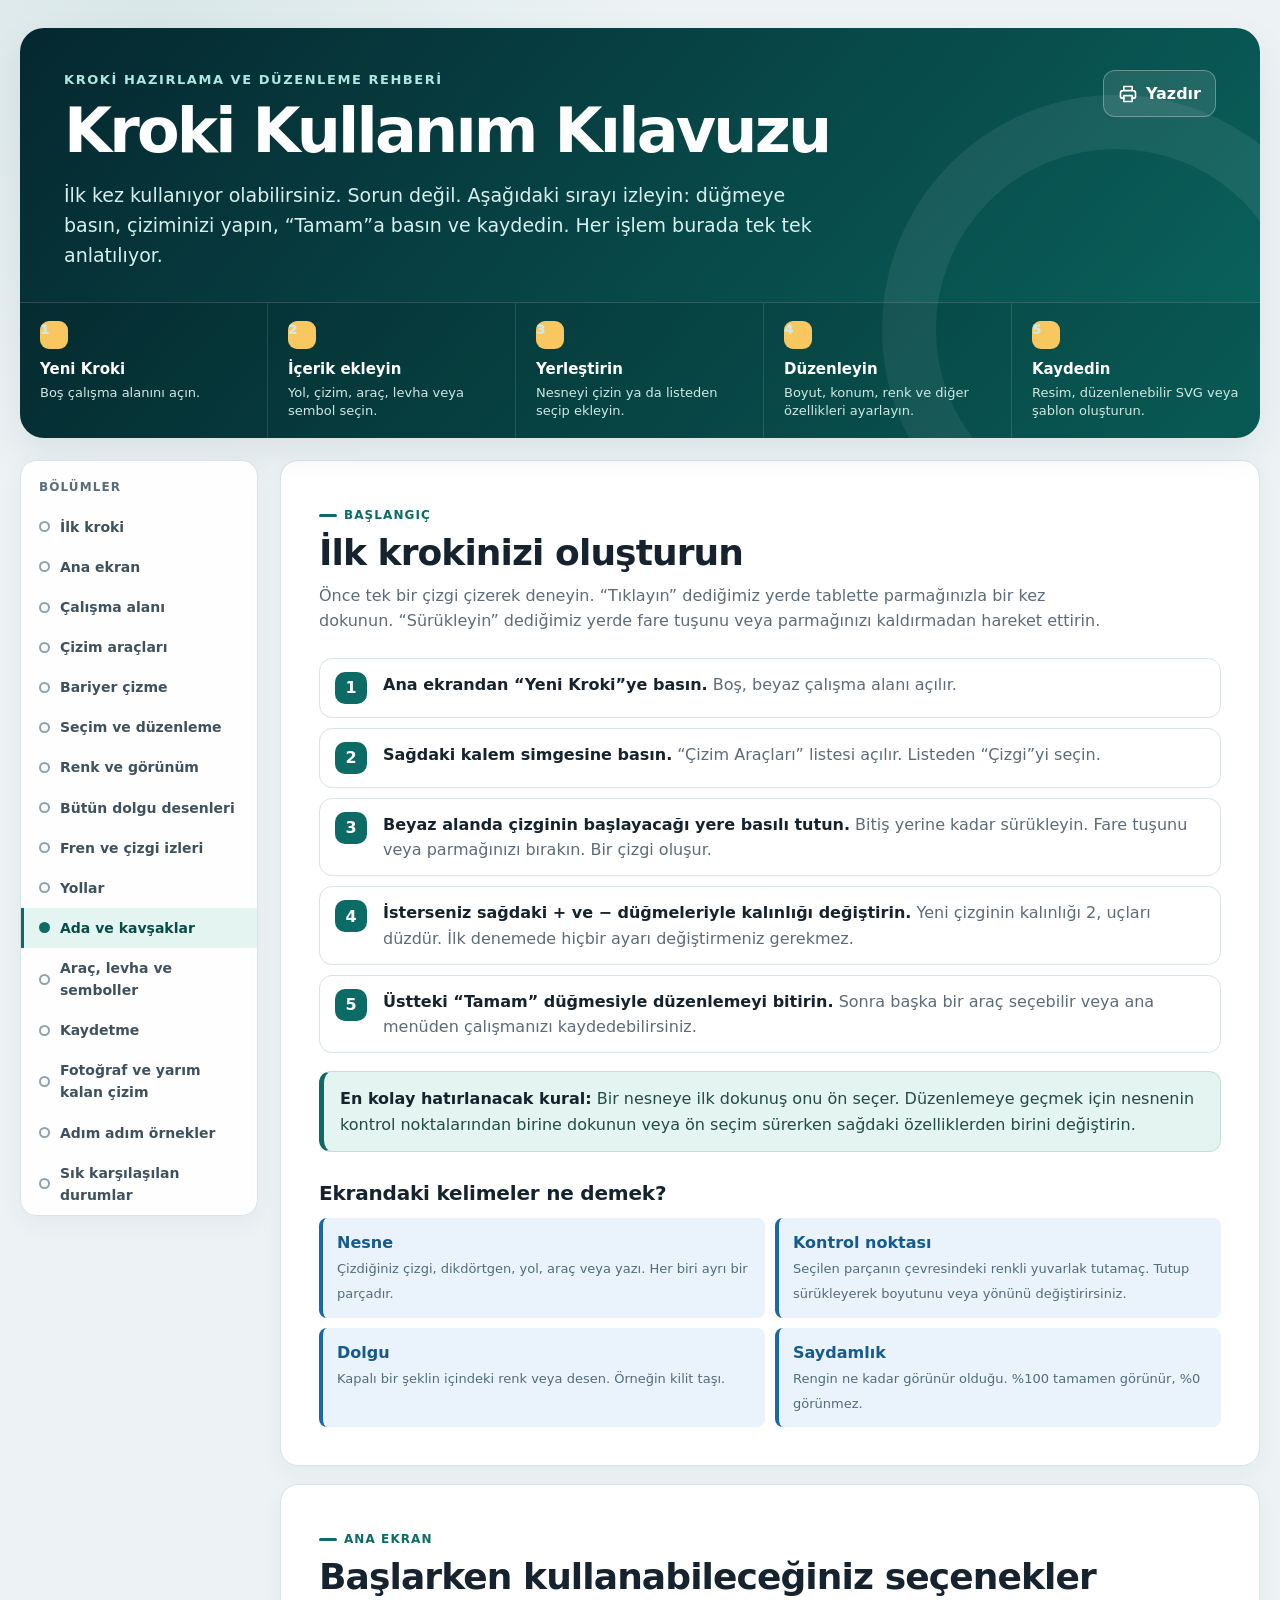
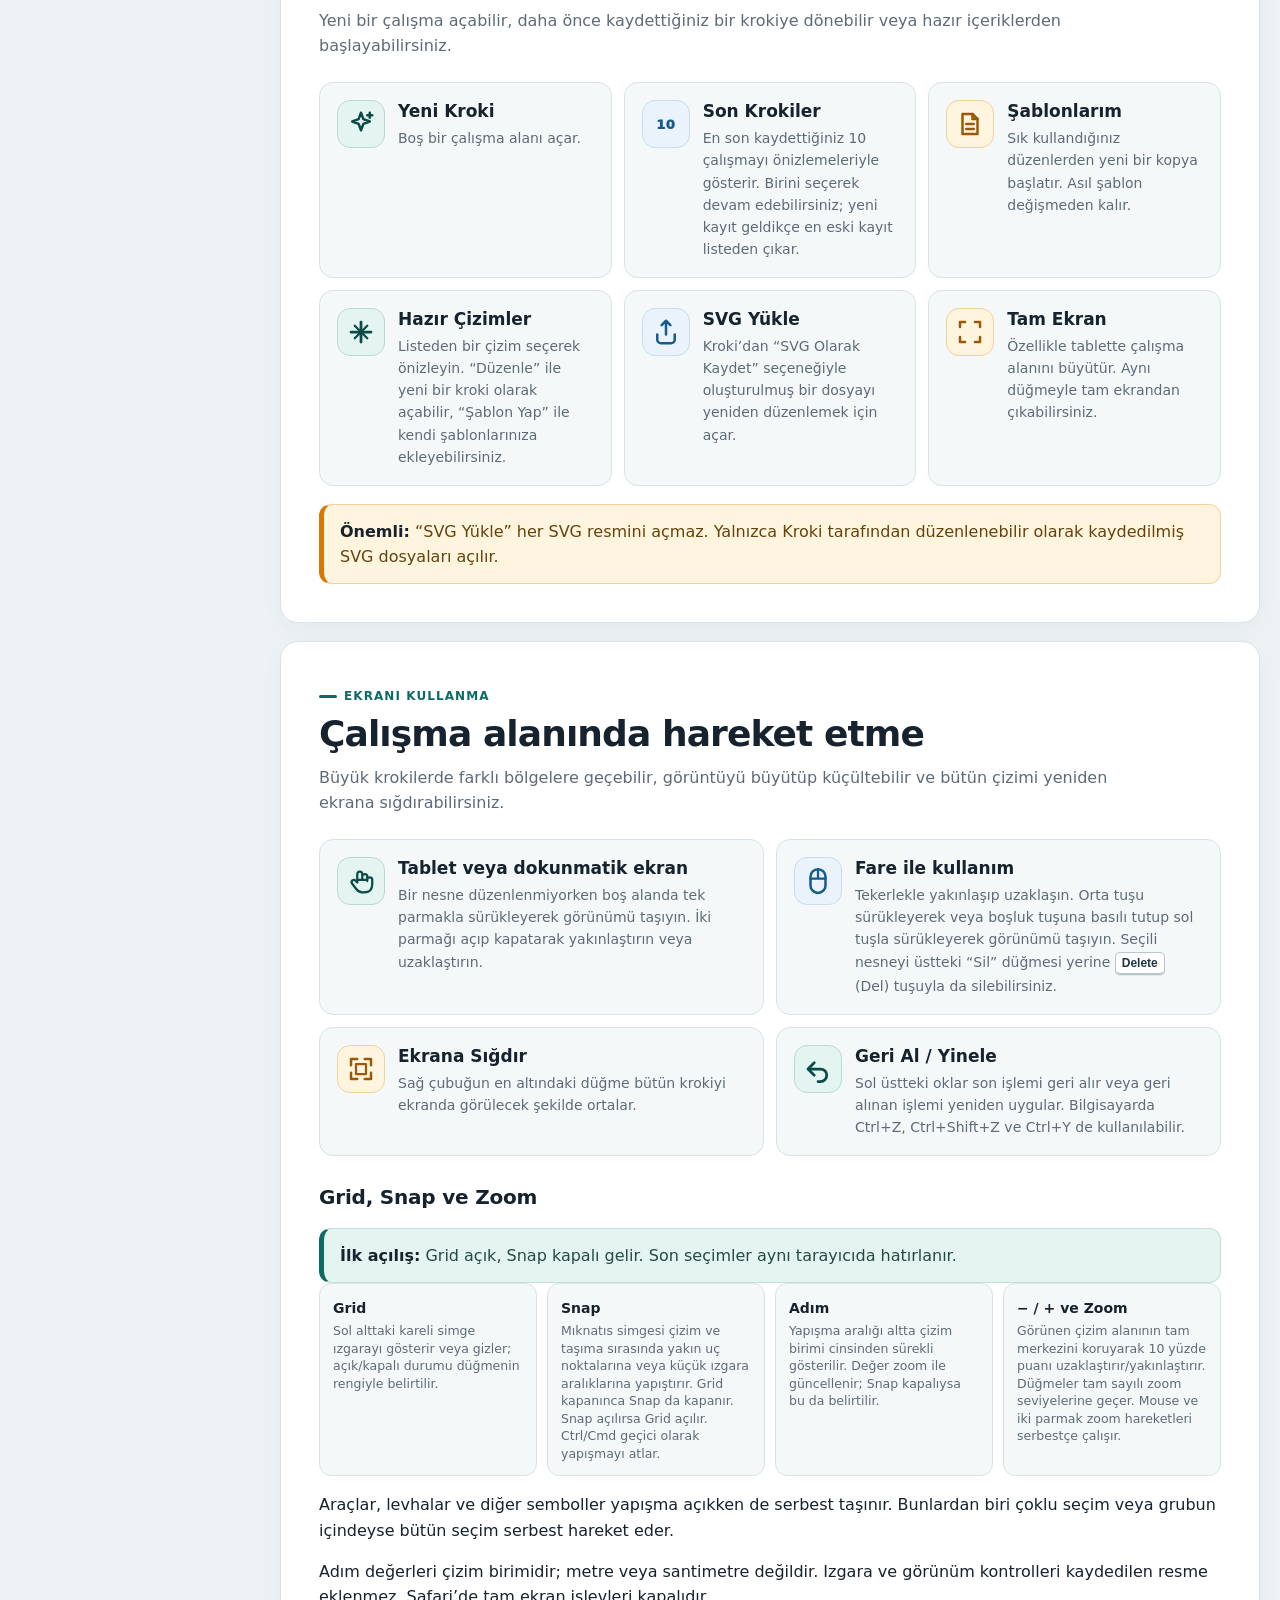
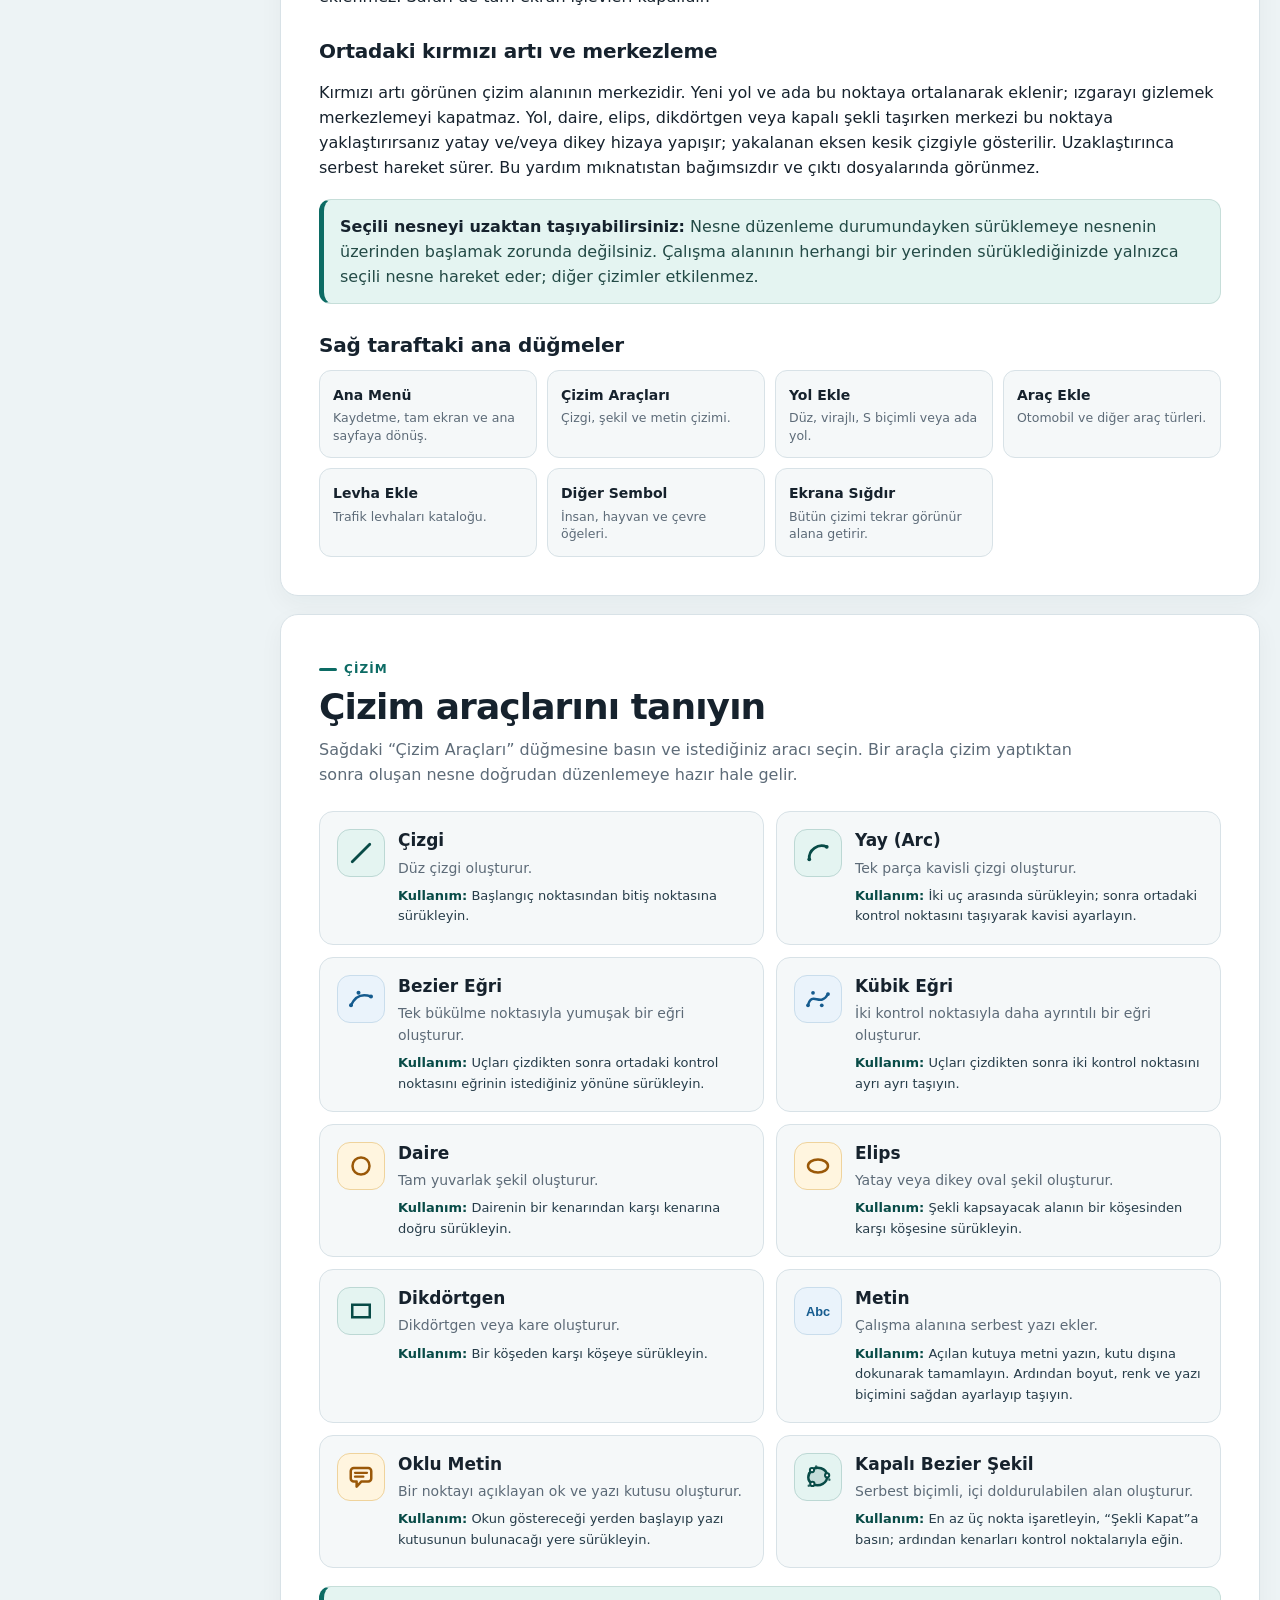
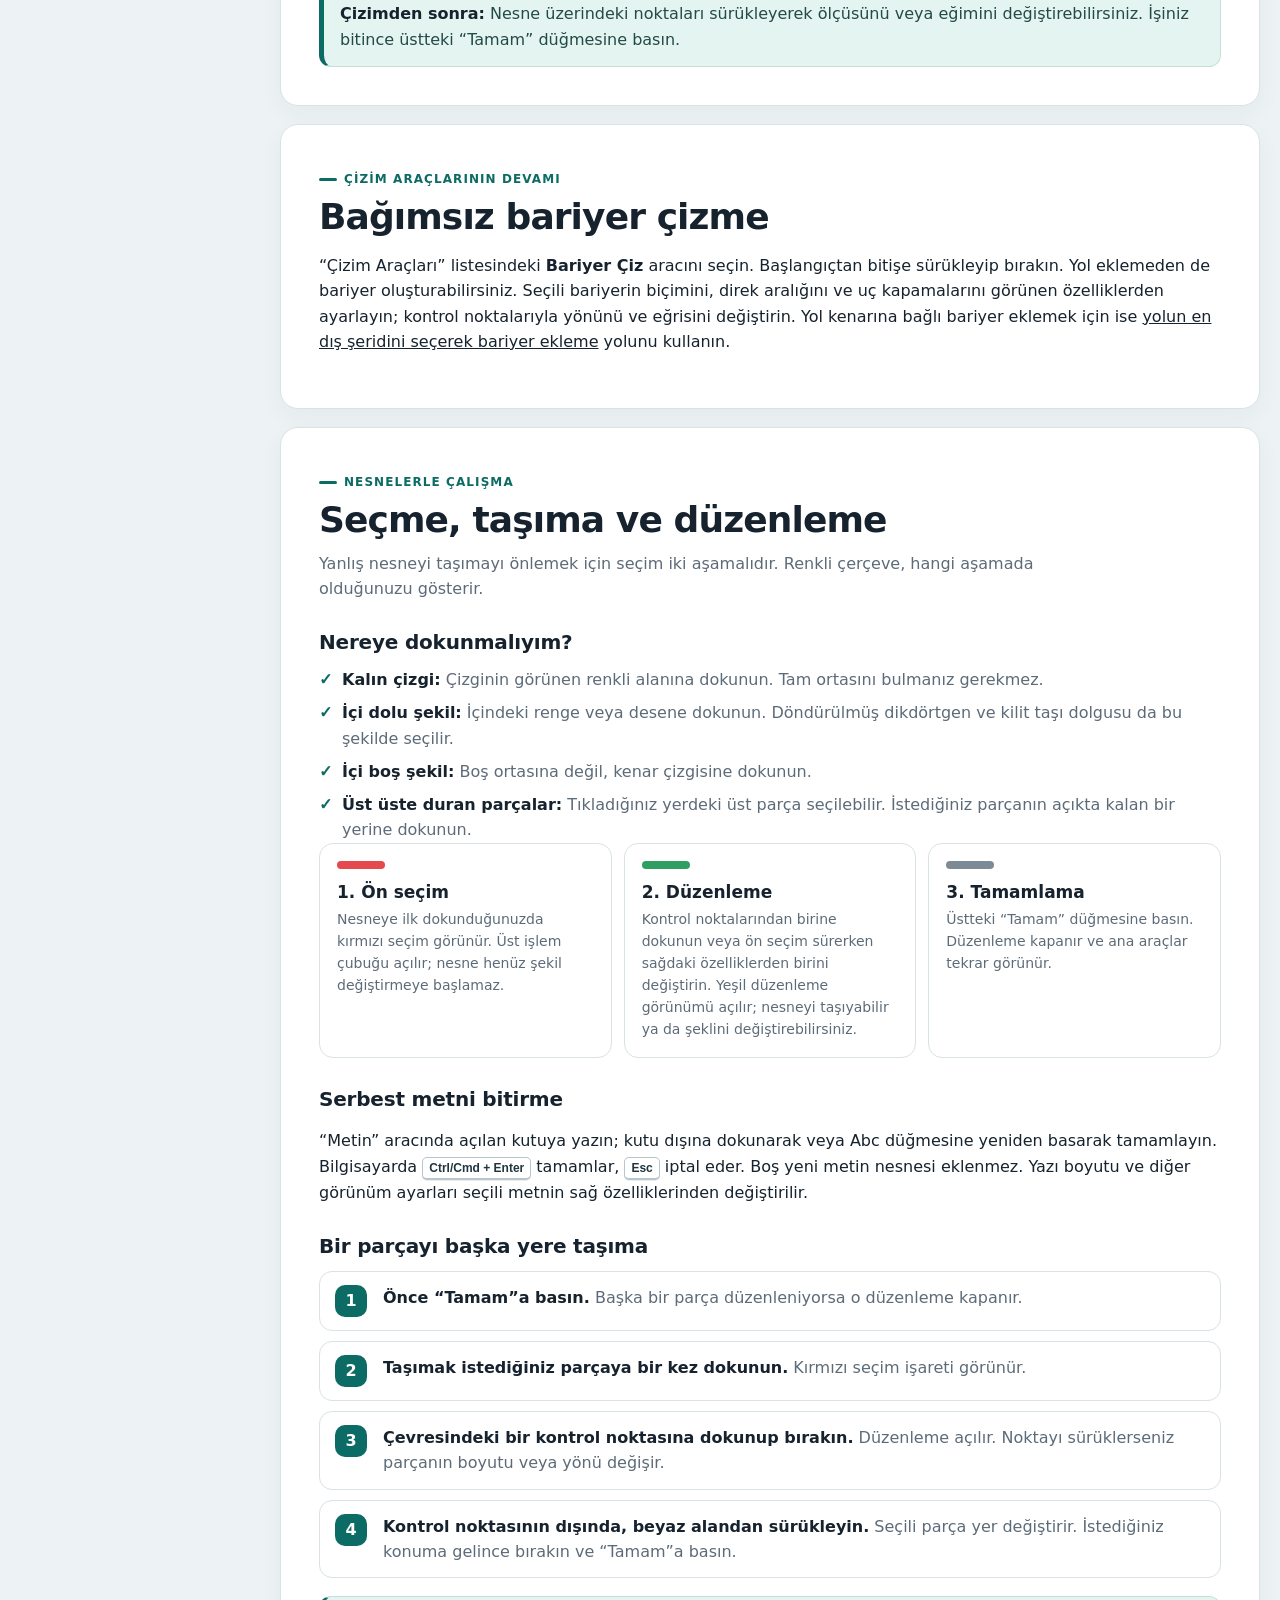
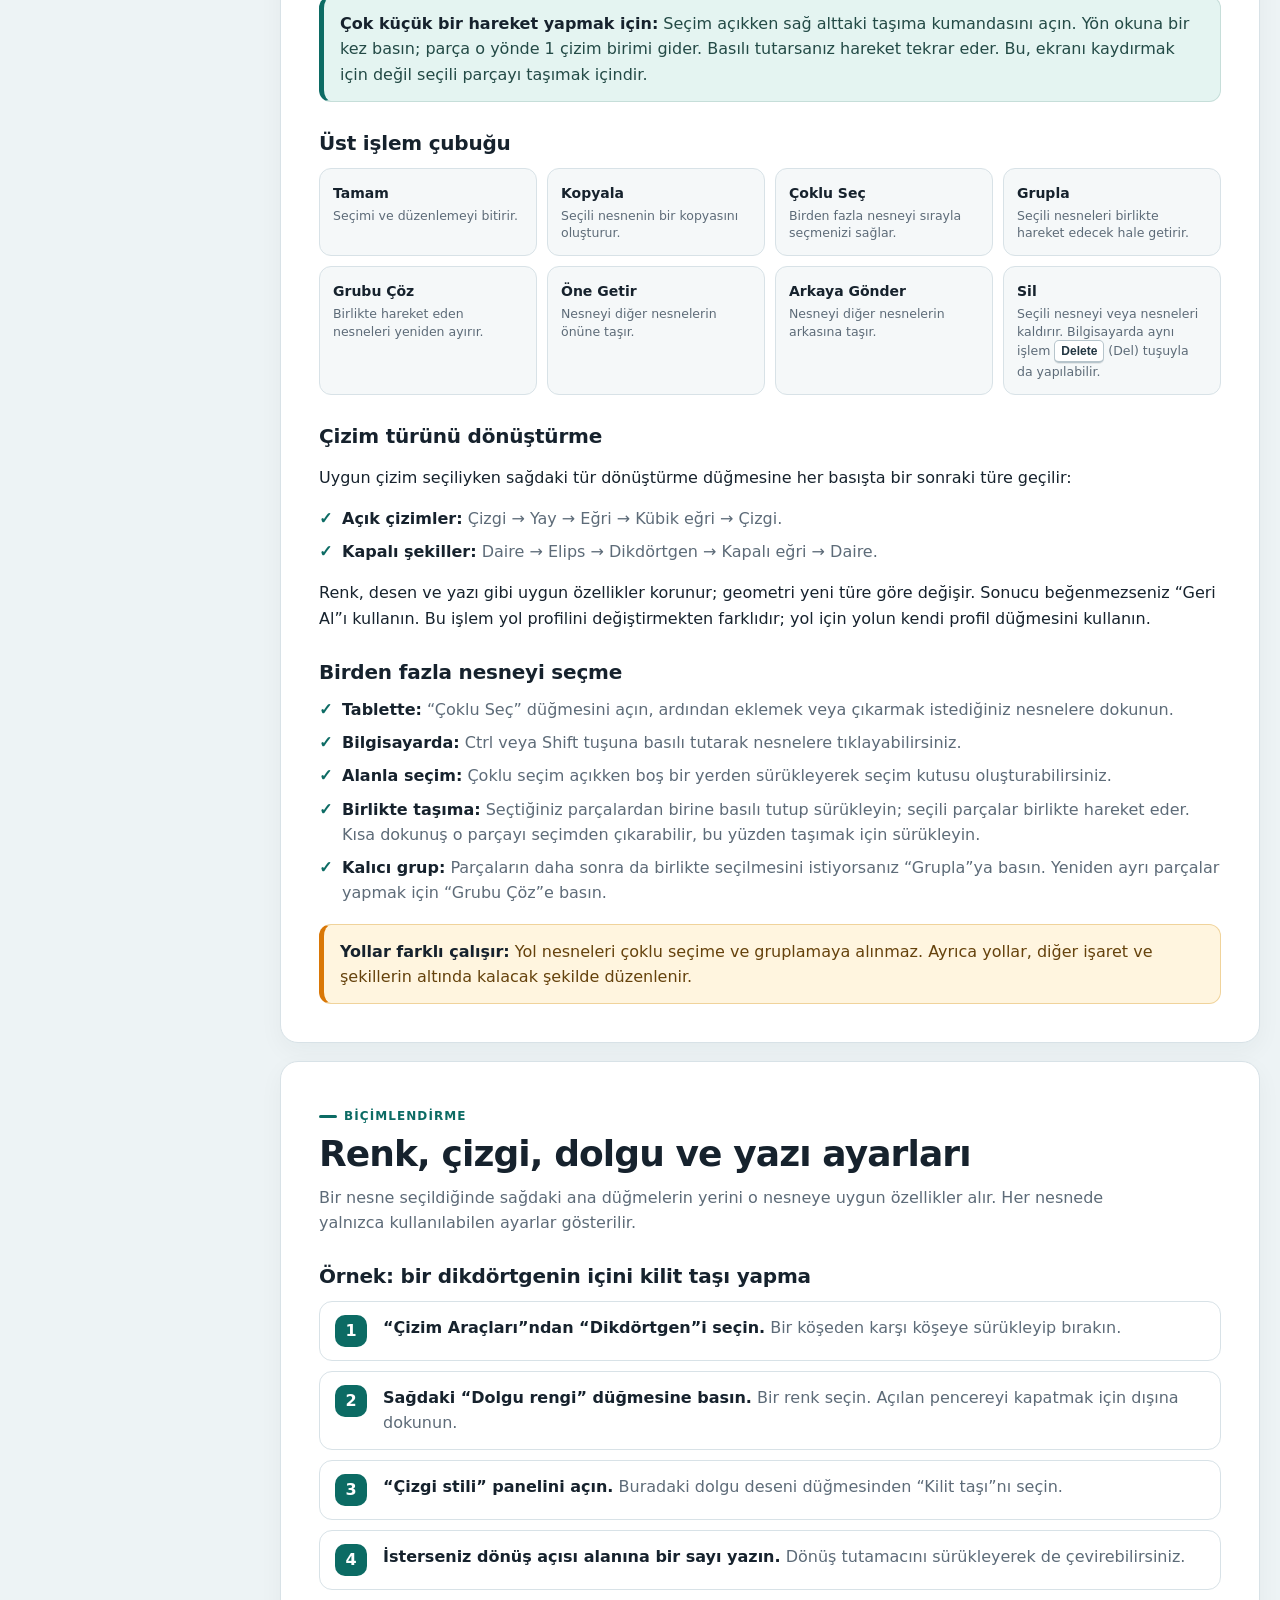
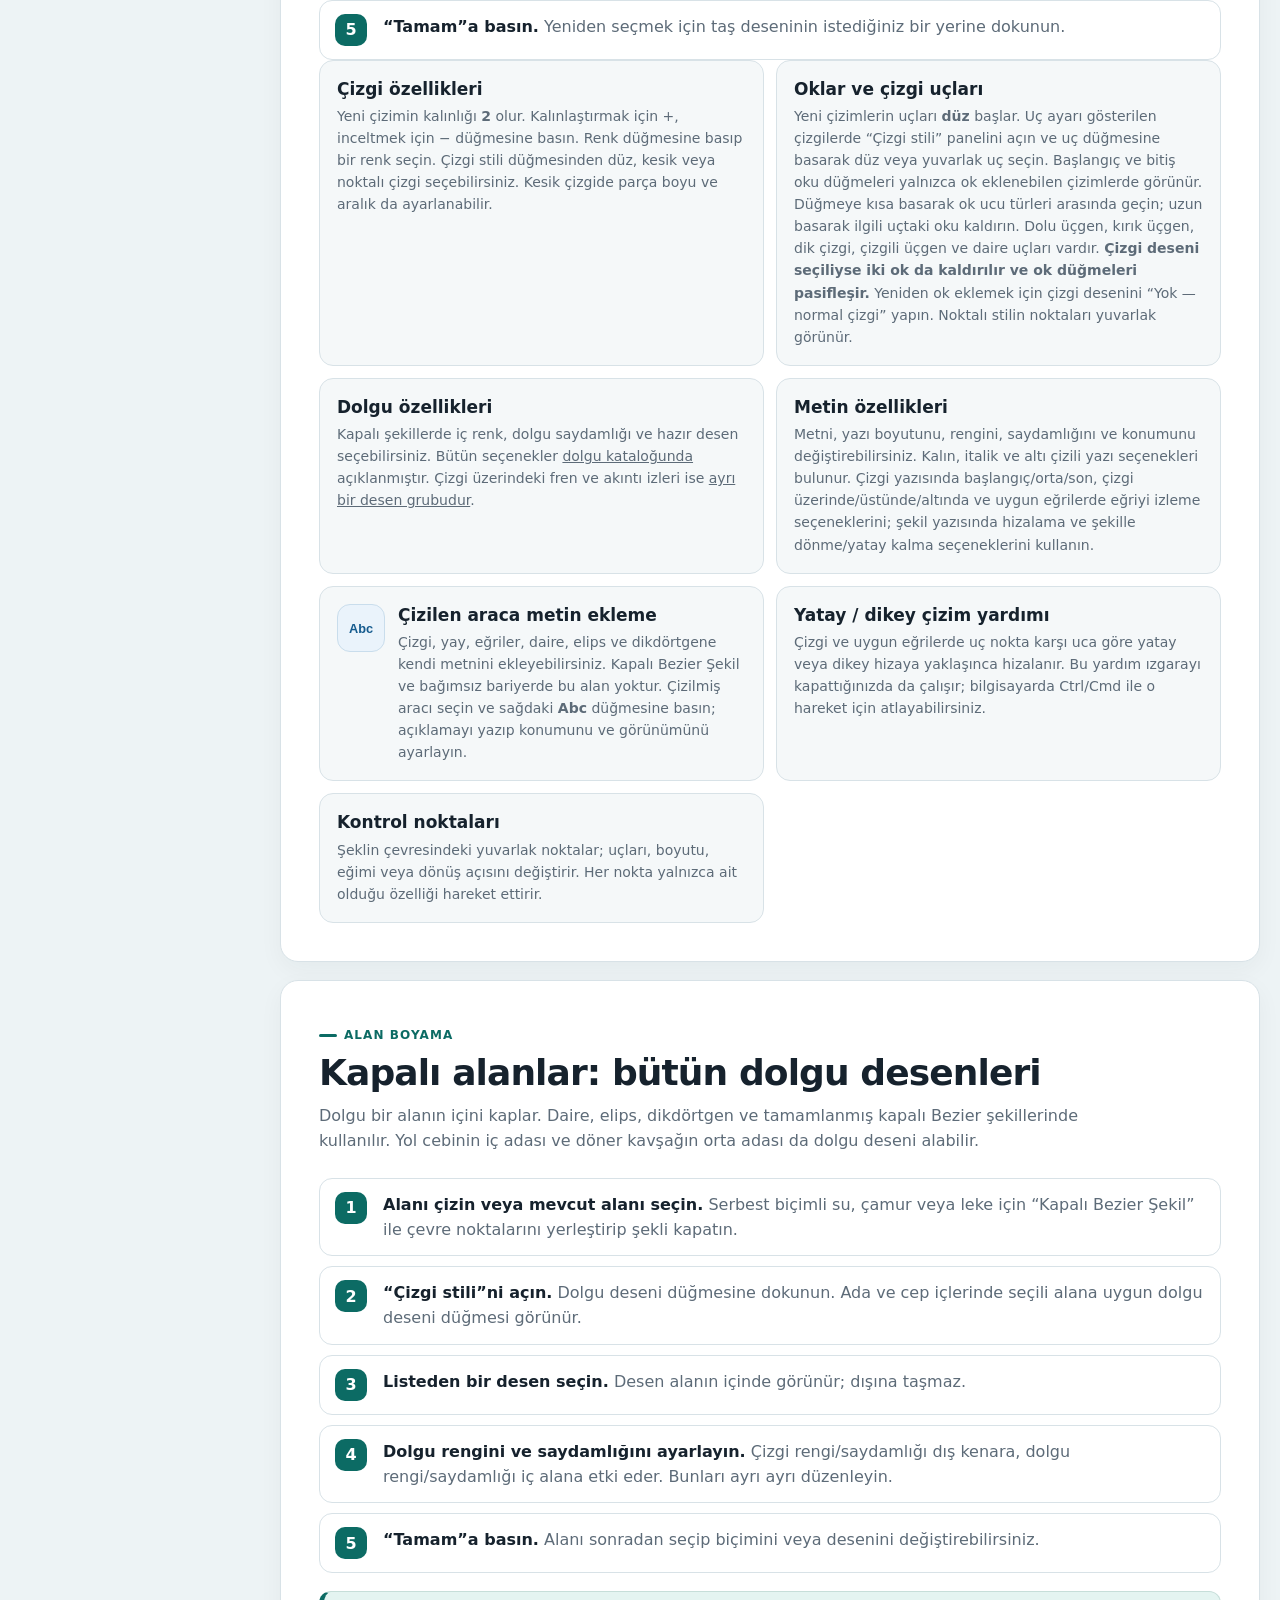
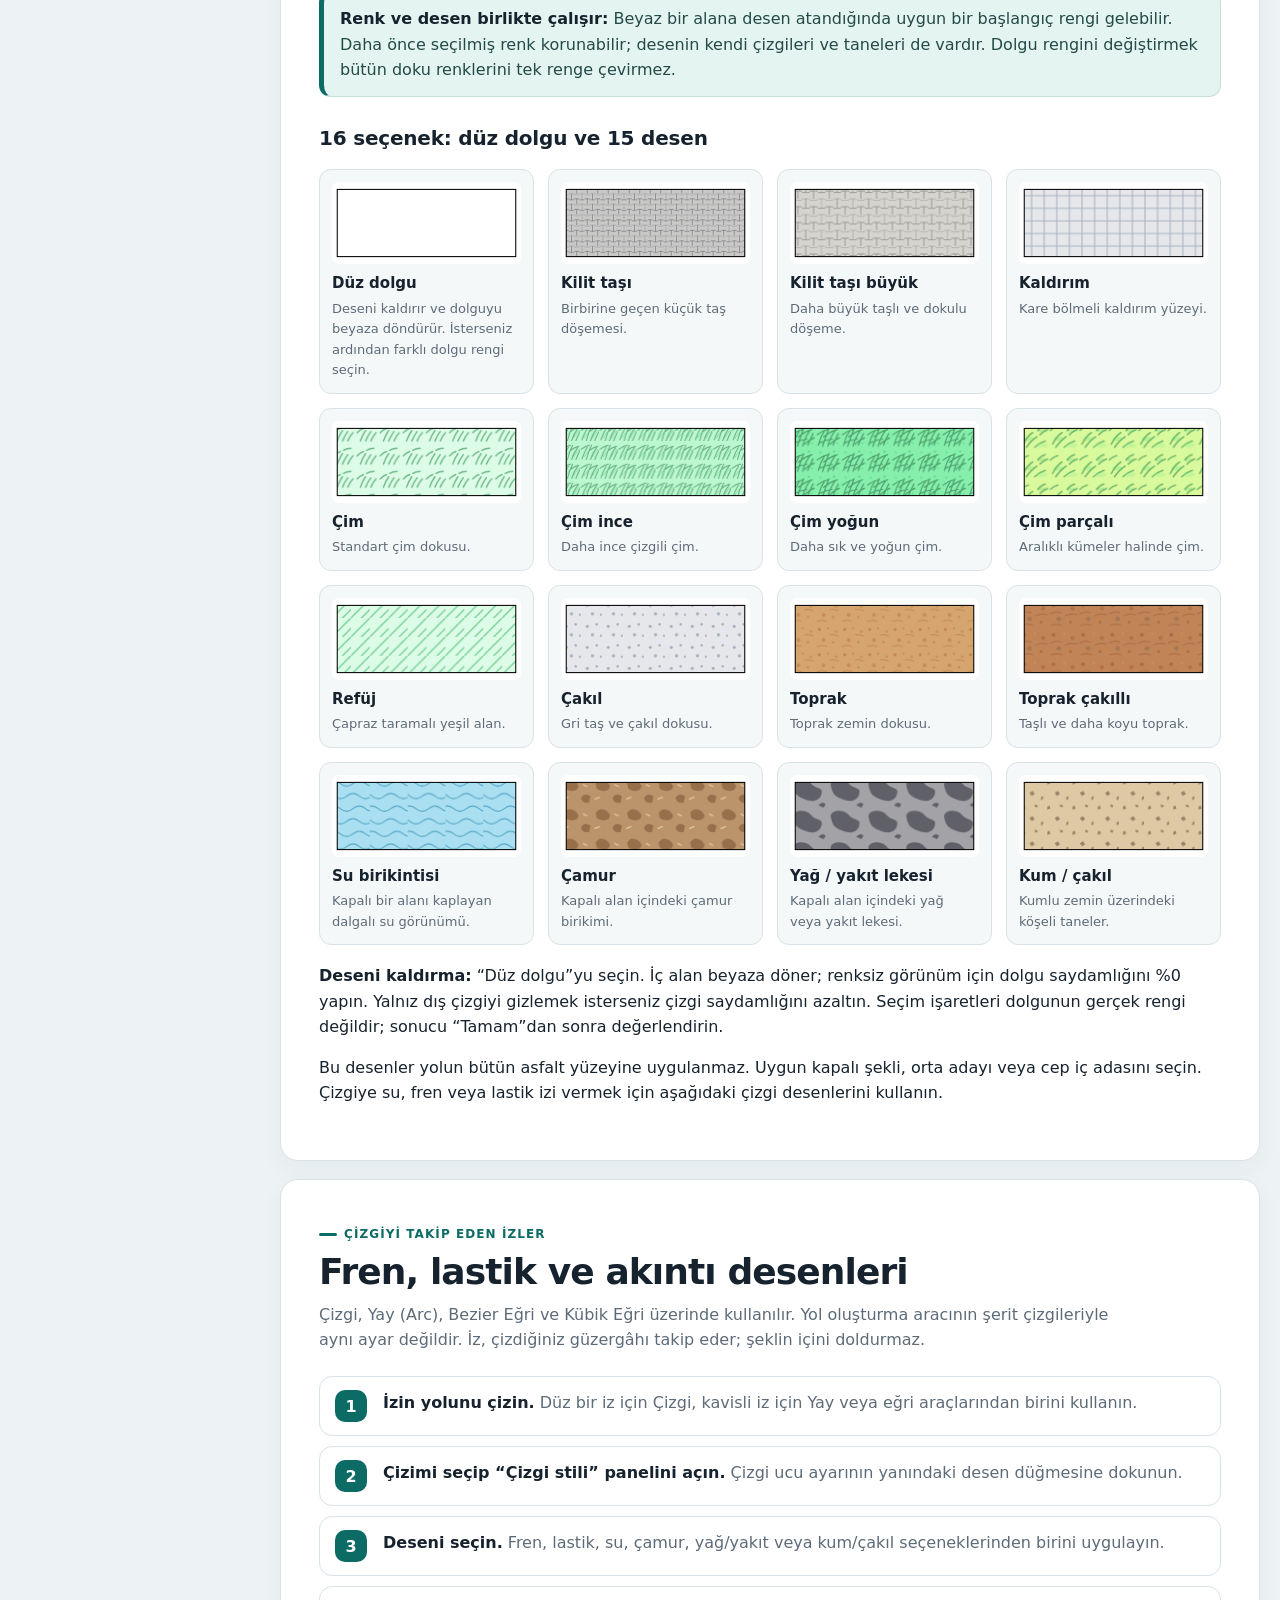
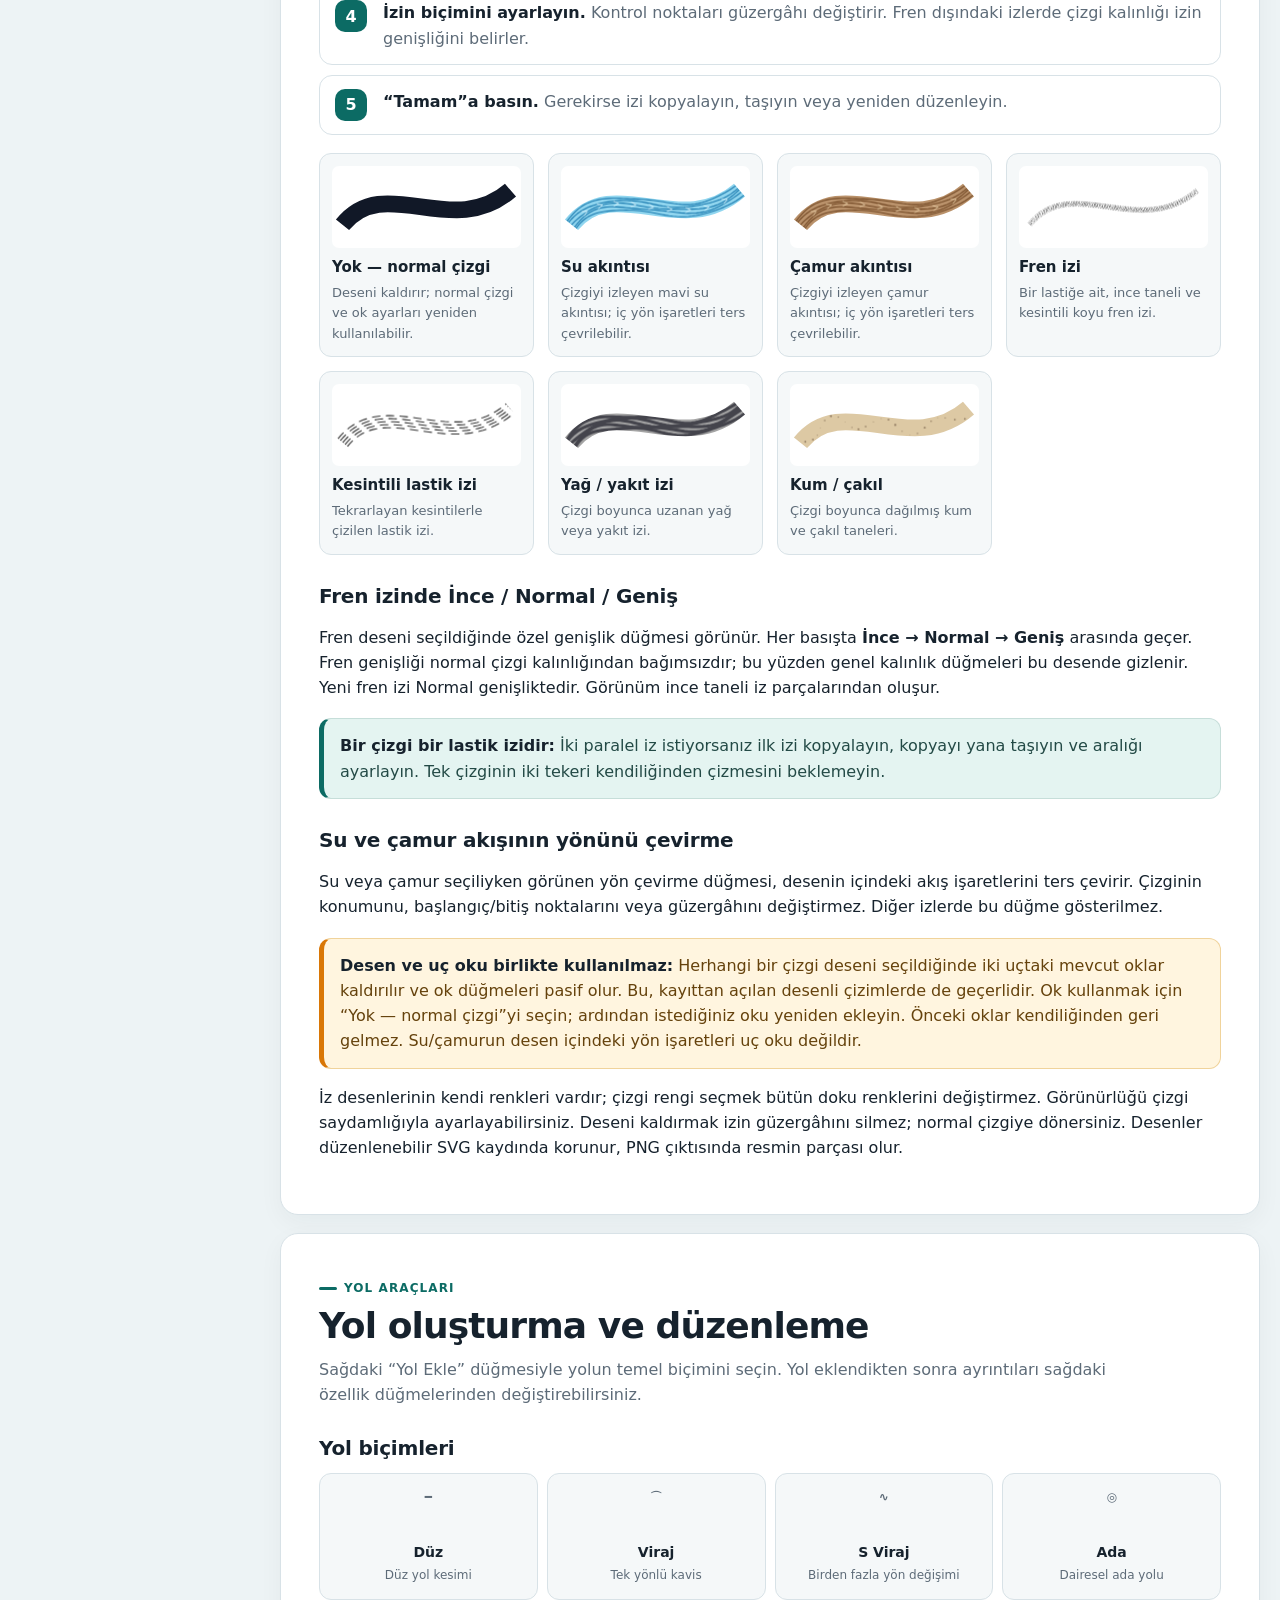
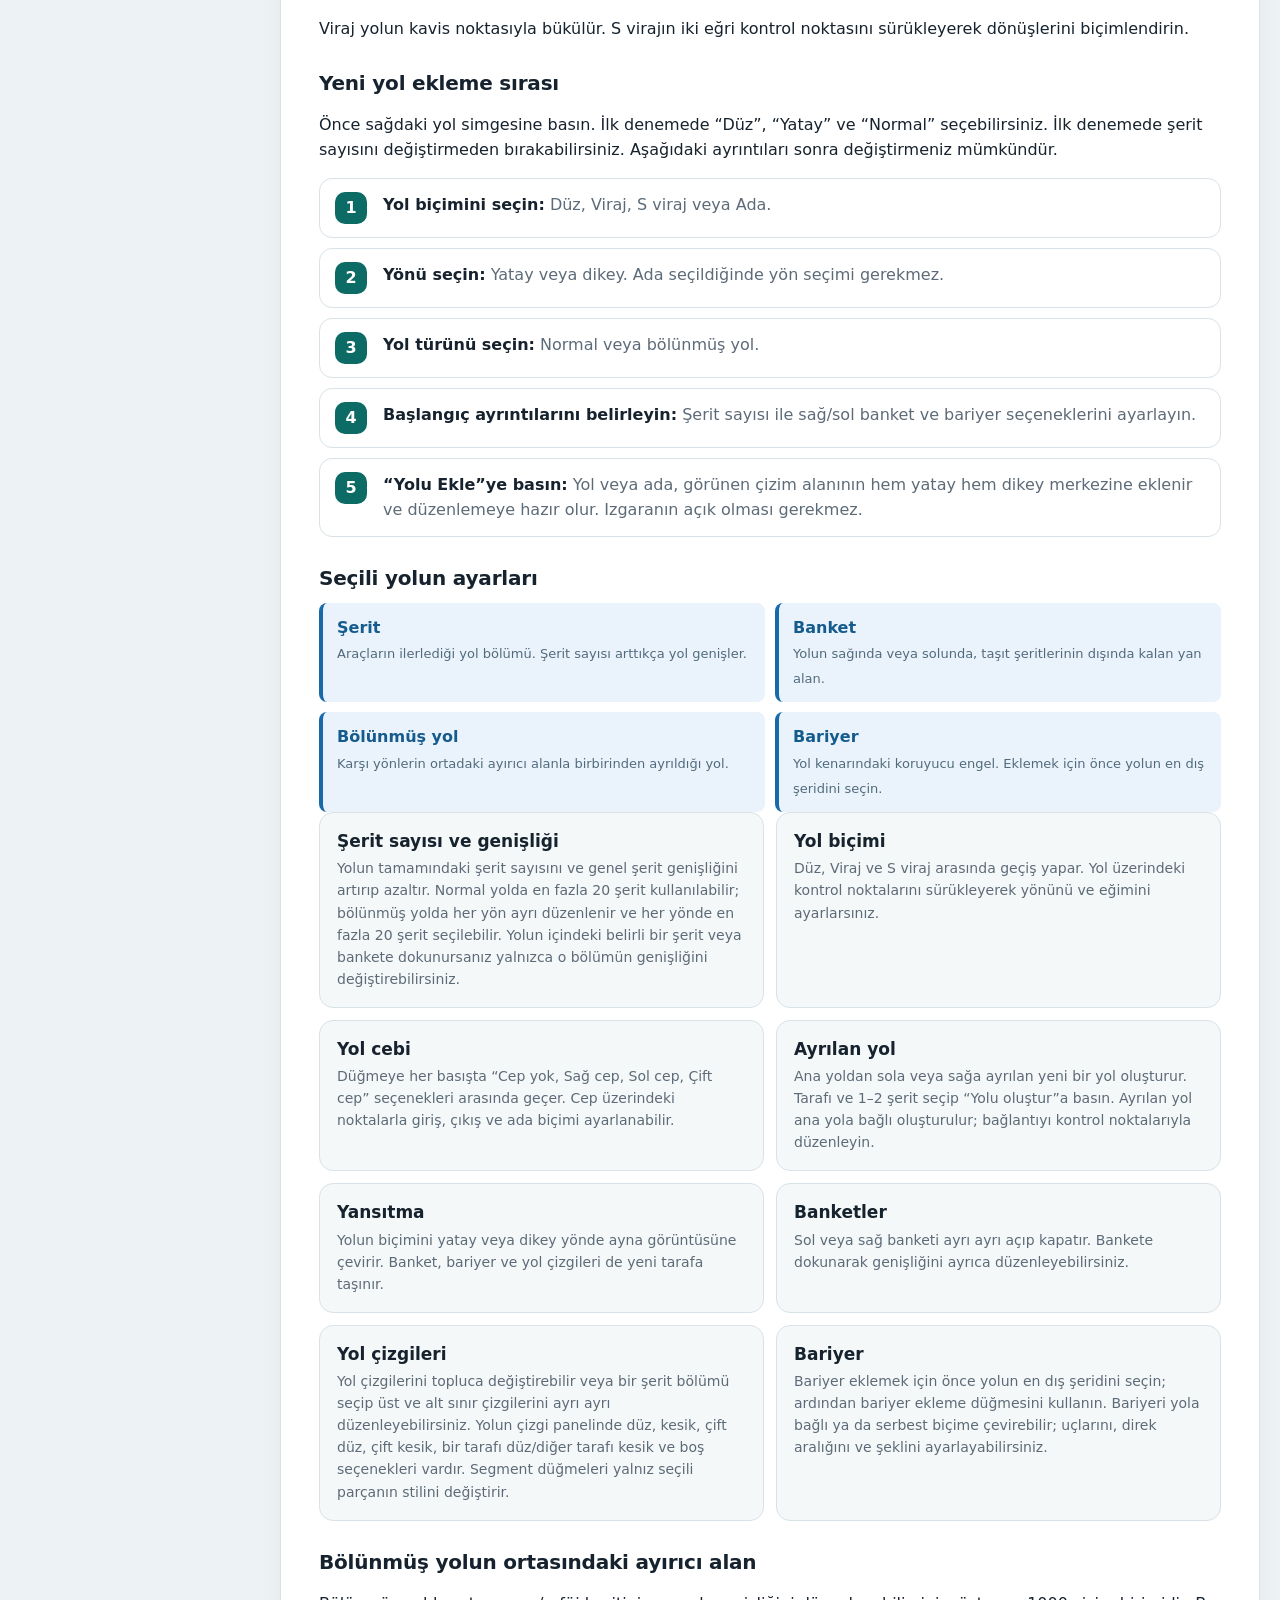
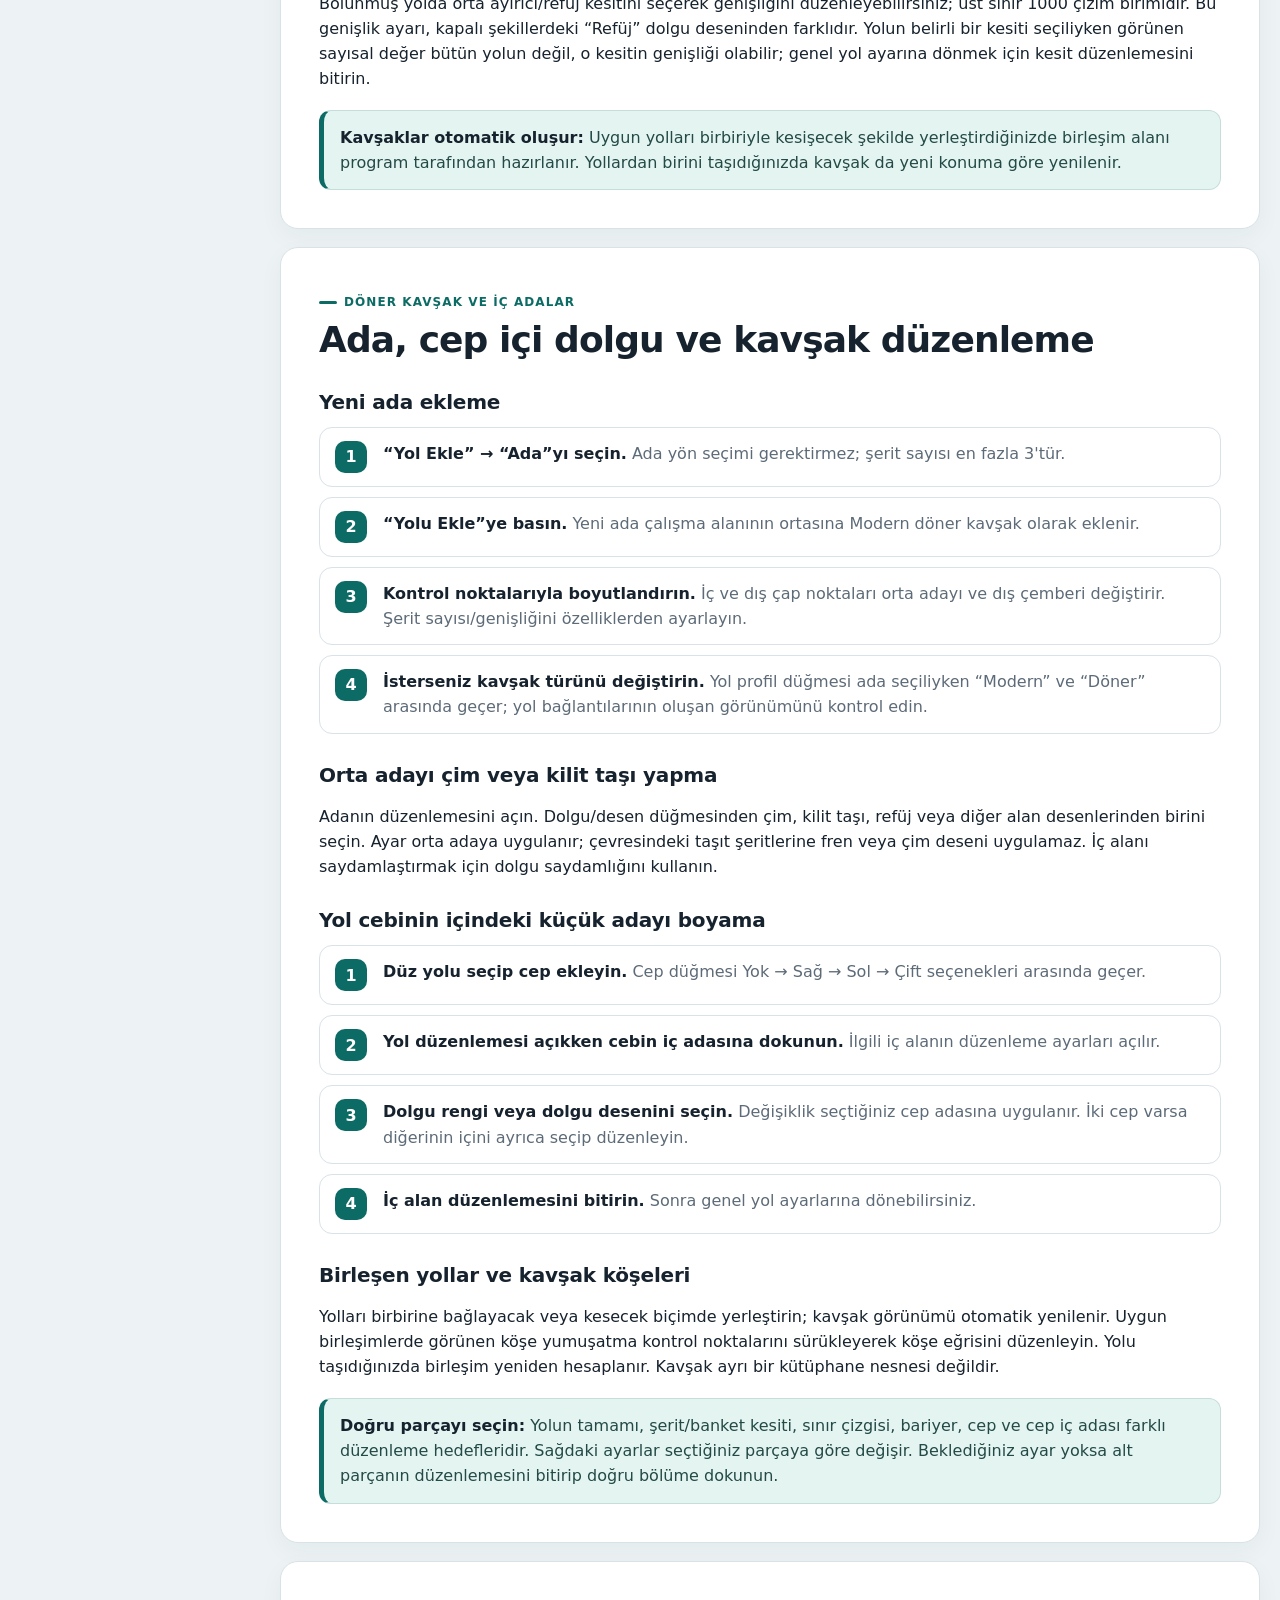
==== commit 537a9be5: "Restore icon grid and snap controls with persistent step info and wider zoom buttons" ====
--- a/kilavuz.html
+++ b/kilavuz.html
@@ -1150,9 +1150,9 @@
           <h3 class="mini-heading">Grid, Snap ve Zoom</h3>
           <div class="callout"><strong>İlk açılış:</strong> Grid açık, Snap kapalı gelir. Son seçimler aynı tarayıcıda hatırlanır.</div>
           <div class="action-list">
-            <div class="action"><strong>Grid</strong><span>Sol alttaki düğme ızgarayı gösterir veya gizler; açık/kapalı durumunu üzerinde gösterir.</span></div>
-            <div class="action"><strong>Snap</strong><span>Çizim ve taşıma sırasında yakın uç noktalarına veya küçük ızgara aralıklarına yapıştırır. Grid kapanınca Snap da kapanır. Snap açılırsa Grid açılır. Ctrl/Cmd geçici olarak yapışmayı atlar.</span></div>
-            <div class="action"><strong>Adım</strong><span>Yapışma aralığını çizim birimi cinsinden gösterir veya gizler. Değer zoom ile güncellenir; Snap kapalıysa bu da belirtilir. Bu tercih yapışmayı açıp kapatmaz.</span></div>
+            <div class="action"><strong>Grid</strong><span>Sol alttaki kareli simge ızgarayı gösterir veya gizler; açık/kapalı durumu düğmenin rengiyle belirtilir.</span></div>
+            <div class="action"><strong>Snap</strong><span>Mıknatıs simgesi çizim ve taşıma sırasında yakın uç noktalarına veya küçük ızgara aralıklarına yapıştırır. Grid kapanınca Snap da kapanır. Snap açılırsa Grid açılır. Ctrl/Cmd geçici olarak yapışmayı atlar.</span></div>
+            <div class="action"><strong>Adım</strong><span>Yapışma aralığı altta çizim birimi cinsinden sürekli gösterilir. Değer zoom ile güncellenir; Snap kapalıysa bu da belirtilir.</span></div>
             <div class="action"><strong>− / + ve Zoom</strong><span>Görünen çizim alanının tam merkezini koruyarak 10 yüzde puanı uzaklaştırır/yakınlaştırır. Düğmeler tam sayılı zoom seviyelerine geçer. Mouse ve iki parmak zoom hareketleri serbestçe çalışır.</span></div>
           </div>
           <p>Araçlar, levhalar ve diğer semboller yapışma açıkken de serbest taşınır. Bunlardan biri çoklu seçim veya grubun içindeyse bütün seçim serbest hareket eder.</p>
@@ -1767,7 +1767,7 @@
             yeterlidir.</p>
 
           <div class="faq">
-<details><summary>Ok düğmeleri neden pasif?</summary><p>Seçili çizgi, yay veya eğride bir iz deseni vardır. Desen panelinde “Yok — normal çizgi”yi seçin. Düğmeler yeniden açılır; istediğiniz uç okunu yeniden seçin. Desen atamak önceden eklenmiş okları kaldırır.</p></details><details><summary>Fren izinin genişliği neden + / − ile değişmiyor?</summary><p>Fren izi normal çizgi kalınlığından bağımsızdır. Fren deseni seçiliyken görünen özel genişlik düğmesine basın: İnce, Normal ve Geniş. Başka bir çizgi deseninde genel çizgi kalınlığı yeniden kullanılır.</p></details><details><summary>Dolgu deseni yerine neden fren veya akıntı listesi açılıyor?</summary><p>Seçtiğiniz nesne açık bir çizgi veya eğridir. Kapalı alan dolgusu için daire, elips, dikdörtgen ya da tamamlanmış kapalı Bezier şekli seçin. Yolun asfaltı yerine ada veya cep içini boyamak için ilgili iç alanı seçin.</p></details><details><summary>Deseni kaldırınca iç alan neden beyaz oldu?</summary><p>“Düz dolgu” deseni kaldırır ve alanı beyaza döndürür. Yeni dolgu rengi seçebilirsiniz. Arkadaki çizimi göstermek istiyorsanız dolgu saydamlığını azaltın.</p></details><details><summary>Izgara kapalıyken nesne neden merkeze yapışıyor?</summary><p>Ortadaki kırmızı artıya hizalama, ızgara yapışmasından bağımsızdır. Merkezden uzaklaştırınca nesne serbest hareket eder. Yeni yol/ada ekleme de ızgaradan bağımsız olarak merkeze yapılır.</p></details><details><summary>Ayarlar neden önceki açılıştaki gibi geldi?</summary><p>Izgara, adım gösterimi ve yapışmanın son seçimleri aynı tarayıcıda hatırlanır. İlk kullanımda ızgara açık, yapışma kapalıdır. Bu tercihler SVG çalışma dosyasının içeriği değildir.</p></details><details><summary>Kaydettiğim resimde ızgara veya kırmızı artı yok</summary><p>Bunlar çizim yardımcılarıdır; PNG ve SVG çıktılarına eklenmez. Gerçek dolgular, iz desenleri, yazılar ve semboller ise çıktıda görünür.</p></details><details><summary>Tablette sayı girmek veya küçük hareket yapmak zor</summary><p>Sayısal alanın + / − düğmelerini ya da alana dokununca açılan sayı düzenleyicisini kullanın. Tek dokunuş küçük adım atar; basılı tutmak işlemi tekrarlar. Taşıma kumandasındaki oklar seçili nesneyi birer çizim birimi taşır.</p></details>
+<details><summary>Ok düğmeleri neden pasif?</summary><p>Seçili çizgi, yay veya eğride bir iz deseni vardır. Desen panelinde “Yok — normal çizgi”yi seçin. Düğmeler yeniden açılır; istediğiniz uç okunu yeniden seçin. Desen atamak önceden eklenmiş okları kaldırır.</p></details><details><summary>Fren izinin genişliği neden + / − ile değişmiyor?</summary><p>Fren izi normal çizgi kalınlığından bağımsızdır. Fren deseni seçiliyken görünen özel genişlik düğmesine basın: İnce, Normal ve Geniş. Başka bir çizgi deseninde genel çizgi kalınlığı yeniden kullanılır.</p></details><details><summary>Dolgu deseni yerine neden fren veya akıntı listesi açılıyor?</summary><p>Seçtiğiniz nesne açık bir çizgi veya eğridir. Kapalı alan dolgusu için daire, elips, dikdörtgen ya da tamamlanmış kapalı Bezier şekli seçin. Yolun asfaltı yerine ada veya cep içini boyamak için ilgili iç alanı seçin.</p></details><details><summary>Deseni kaldırınca iç alan neden beyaz oldu?</summary><p>“Düz dolgu” deseni kaldırır ve alanı beyaza döndürür. Yeni dolgu rengi seçebilirsiniz. Arkadaki çizimi göstermek istiyorsanız dolgu saydamlığını azaltın.</p></details><details><summary>Izgara kapalıyken nesne neden merkeze yapışıyor?</summary><p>Ortadaki kırmızı artıya hizalama, ızgara yapışmasından bağımsızdır. Merkezden uzaklaştırınca nesne serbest hareket eder. Yeni yol/ada ekleme de ızgaradan bağımsız olarak merkeze yapılır.</p></details><details><summary>Ayarlar neden önceki açılıştaki gibi geldi?</summary><p>Izgara ve yapışmanın son seçimleri aynı tarayıcıda hatırlanır. İlk kullanımda ızgara açık, yapışma kapalıdır. Bu tercihler SVG çalışma dosyasının içeriği değildir.</p></details><details><summary>Kaydettiğim resimde ızgara veya kırmızı artı yok</summary><p>Bunlar çizim yardımcılarıdır; PNG ve SVG çıktılarına eklenmez. Gerçek dolgular, iz desenleri, yazılar ve semboller ise çıktıda görünür.</p></details><details><summary>Tablette sayı girmek veya küçük hareket yapmak zor</summary><p>Sayısal alanın + / − düğmelerini ya da alana dokununca açılan sayı düzenleyicisini kullanın. Tek dokunuş küçük adım atar; basılı tutmak işlemi tekrarlar. Taşıma kumandasındaki oklar seçili nesneyi birer çizim birimi taşır.</p></details>
             <details>
               <summary>Nesne kırmızı görünüyor ama taşıyamıyorum</summary>
               <p>Kırmızı renk ilk seçimdir. Aynı yere tekrar tıklamak tek başına düzenlemeyi açmaz.
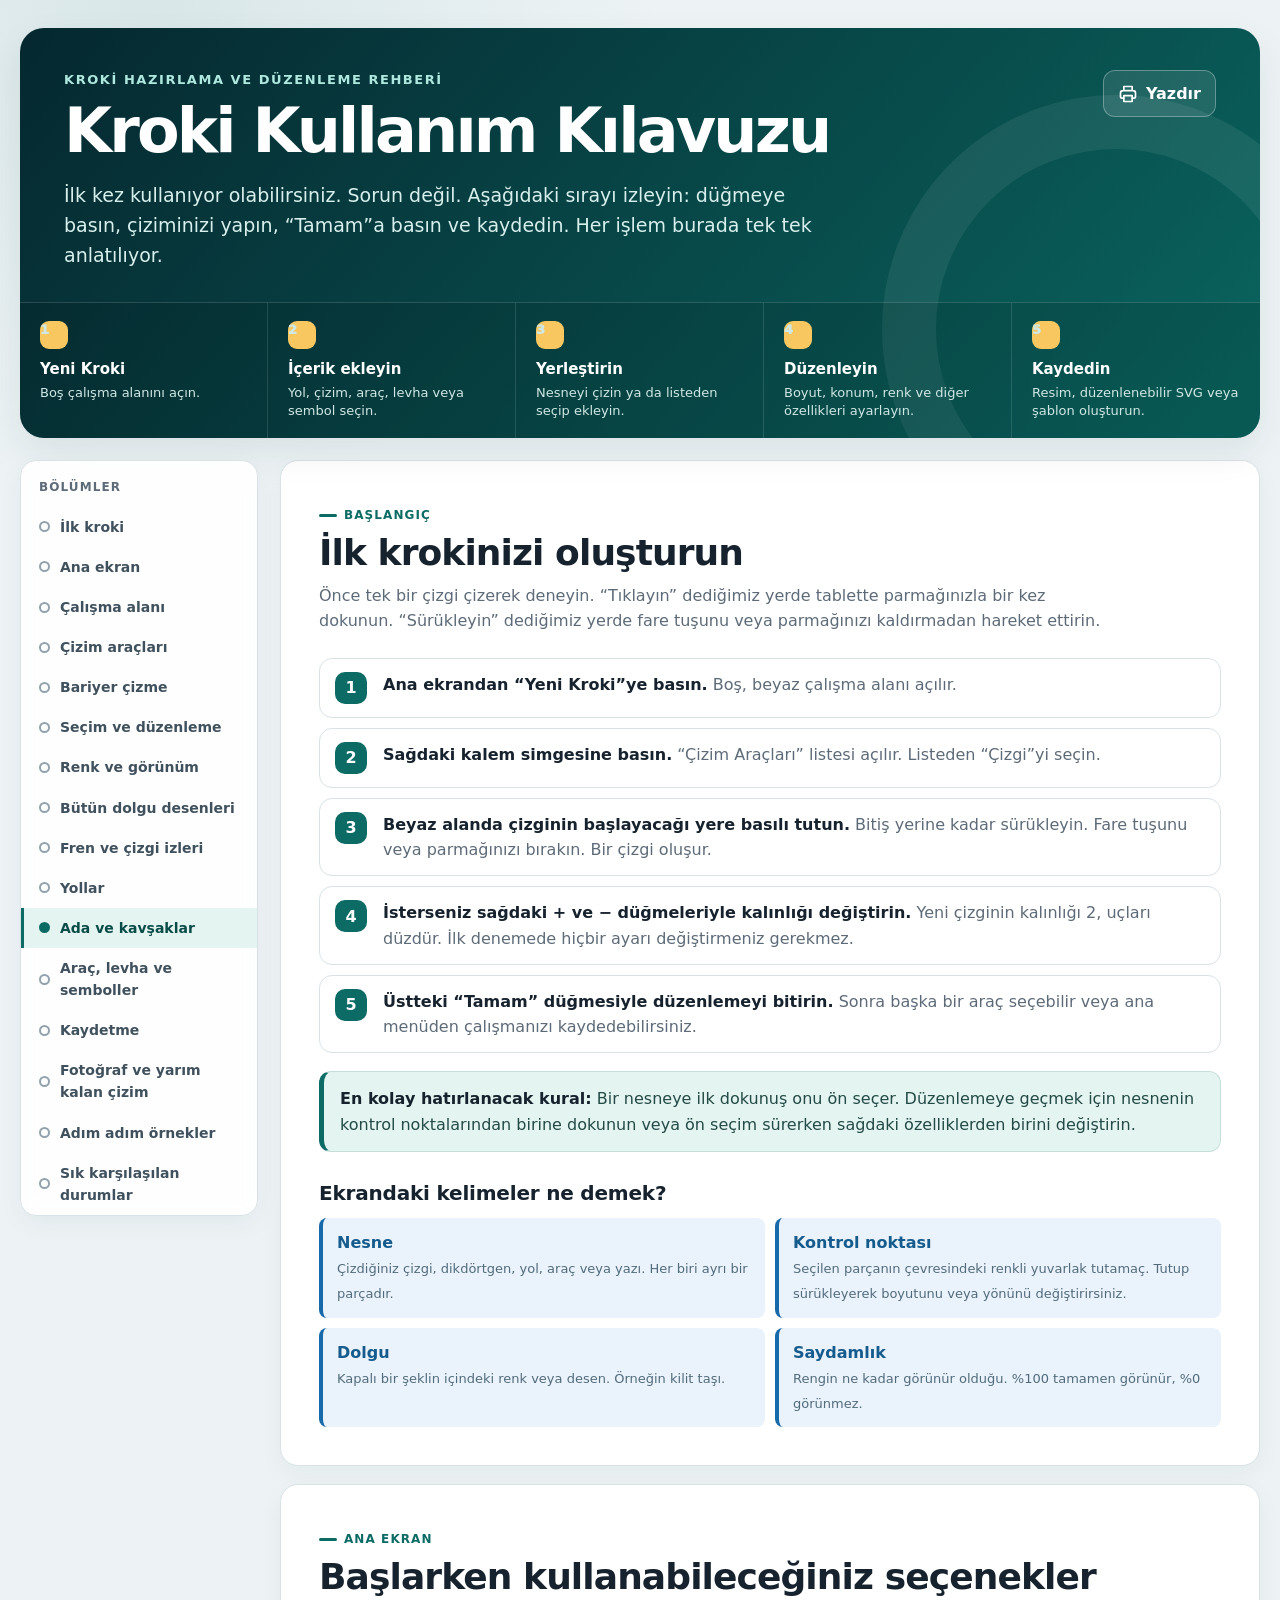
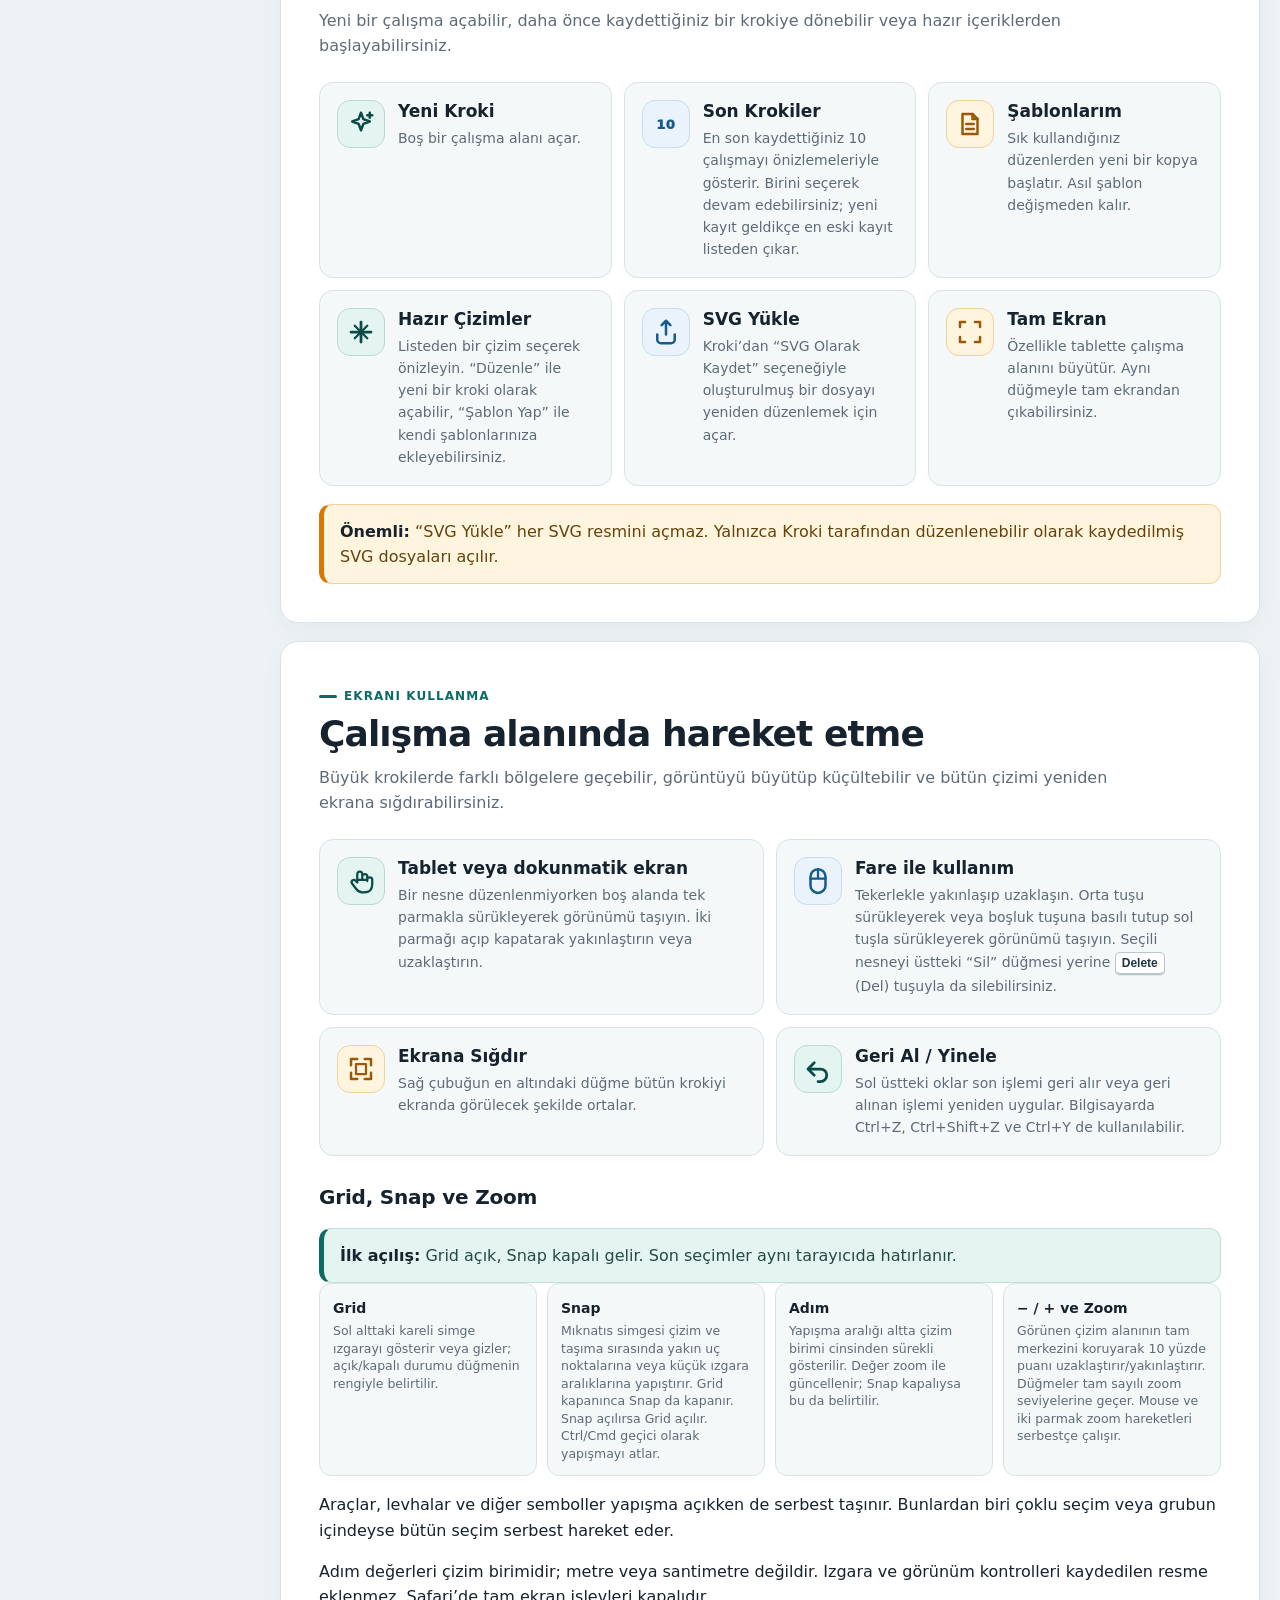
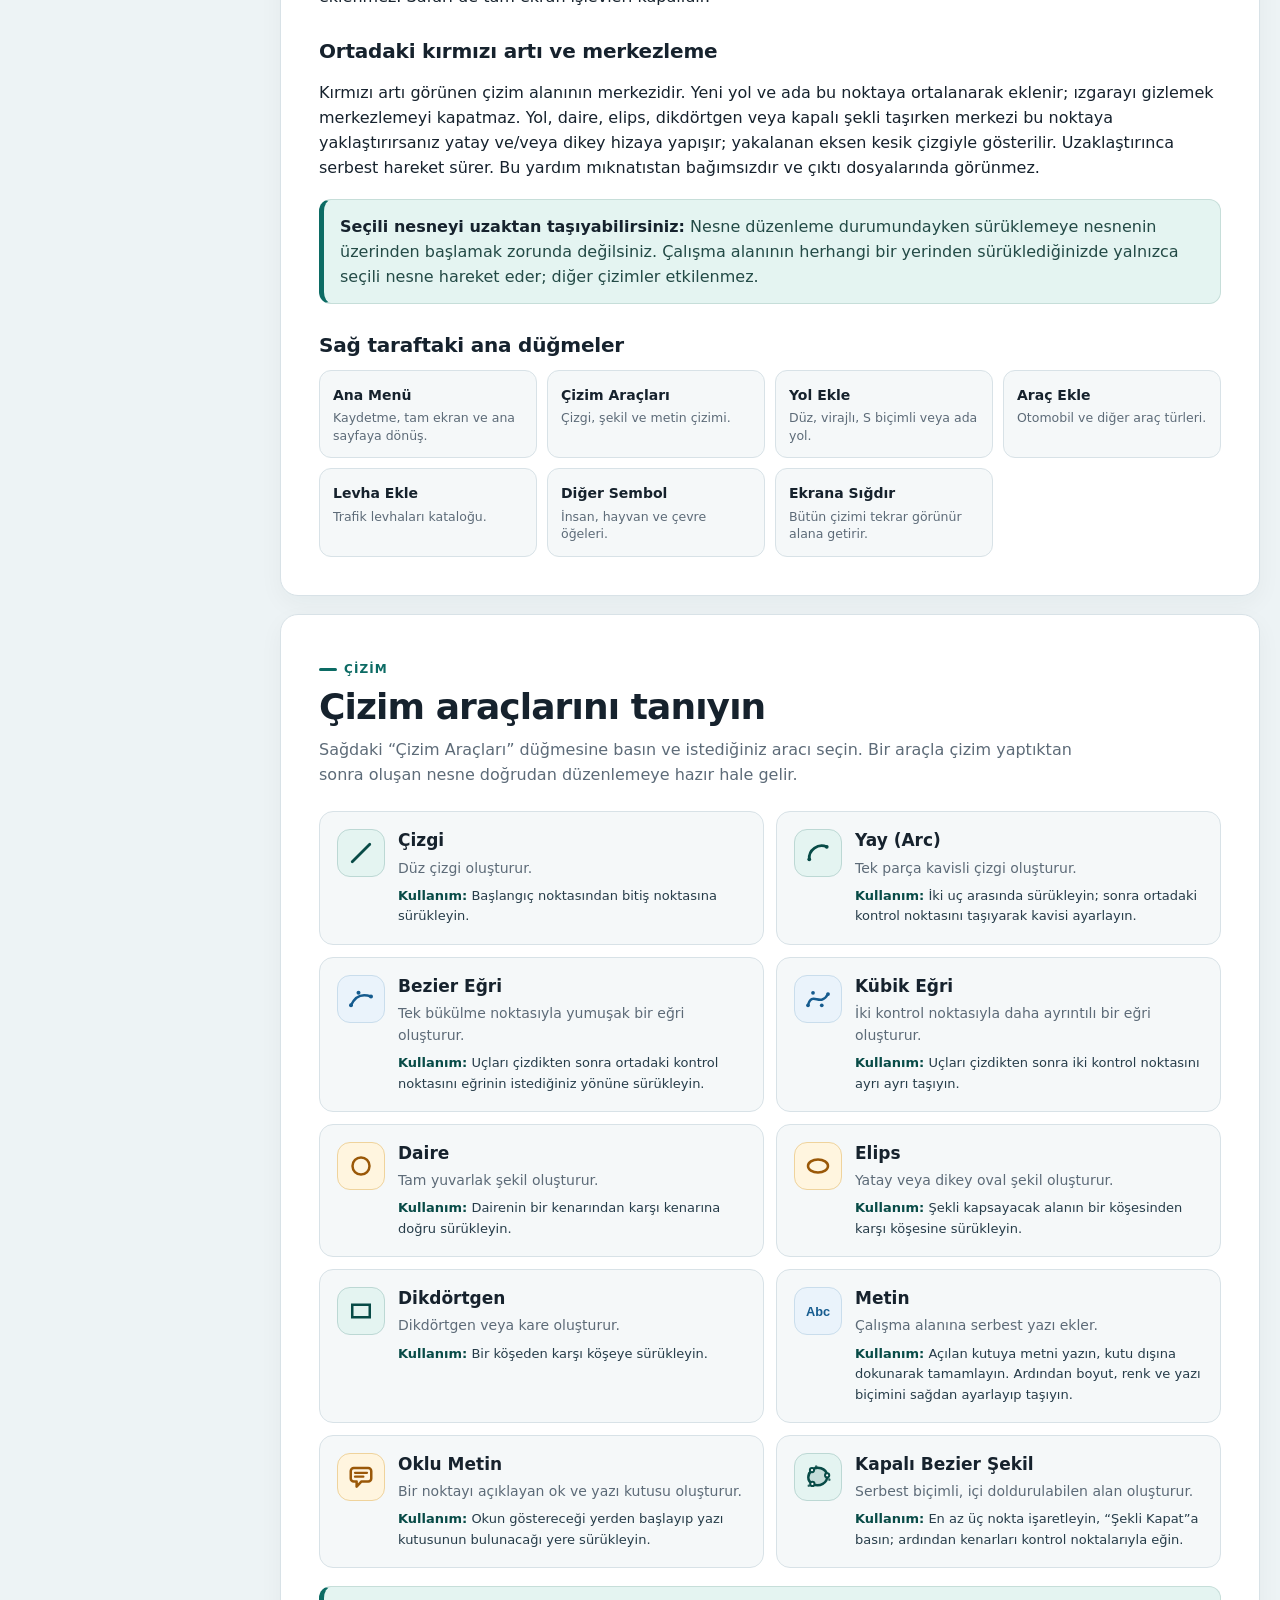
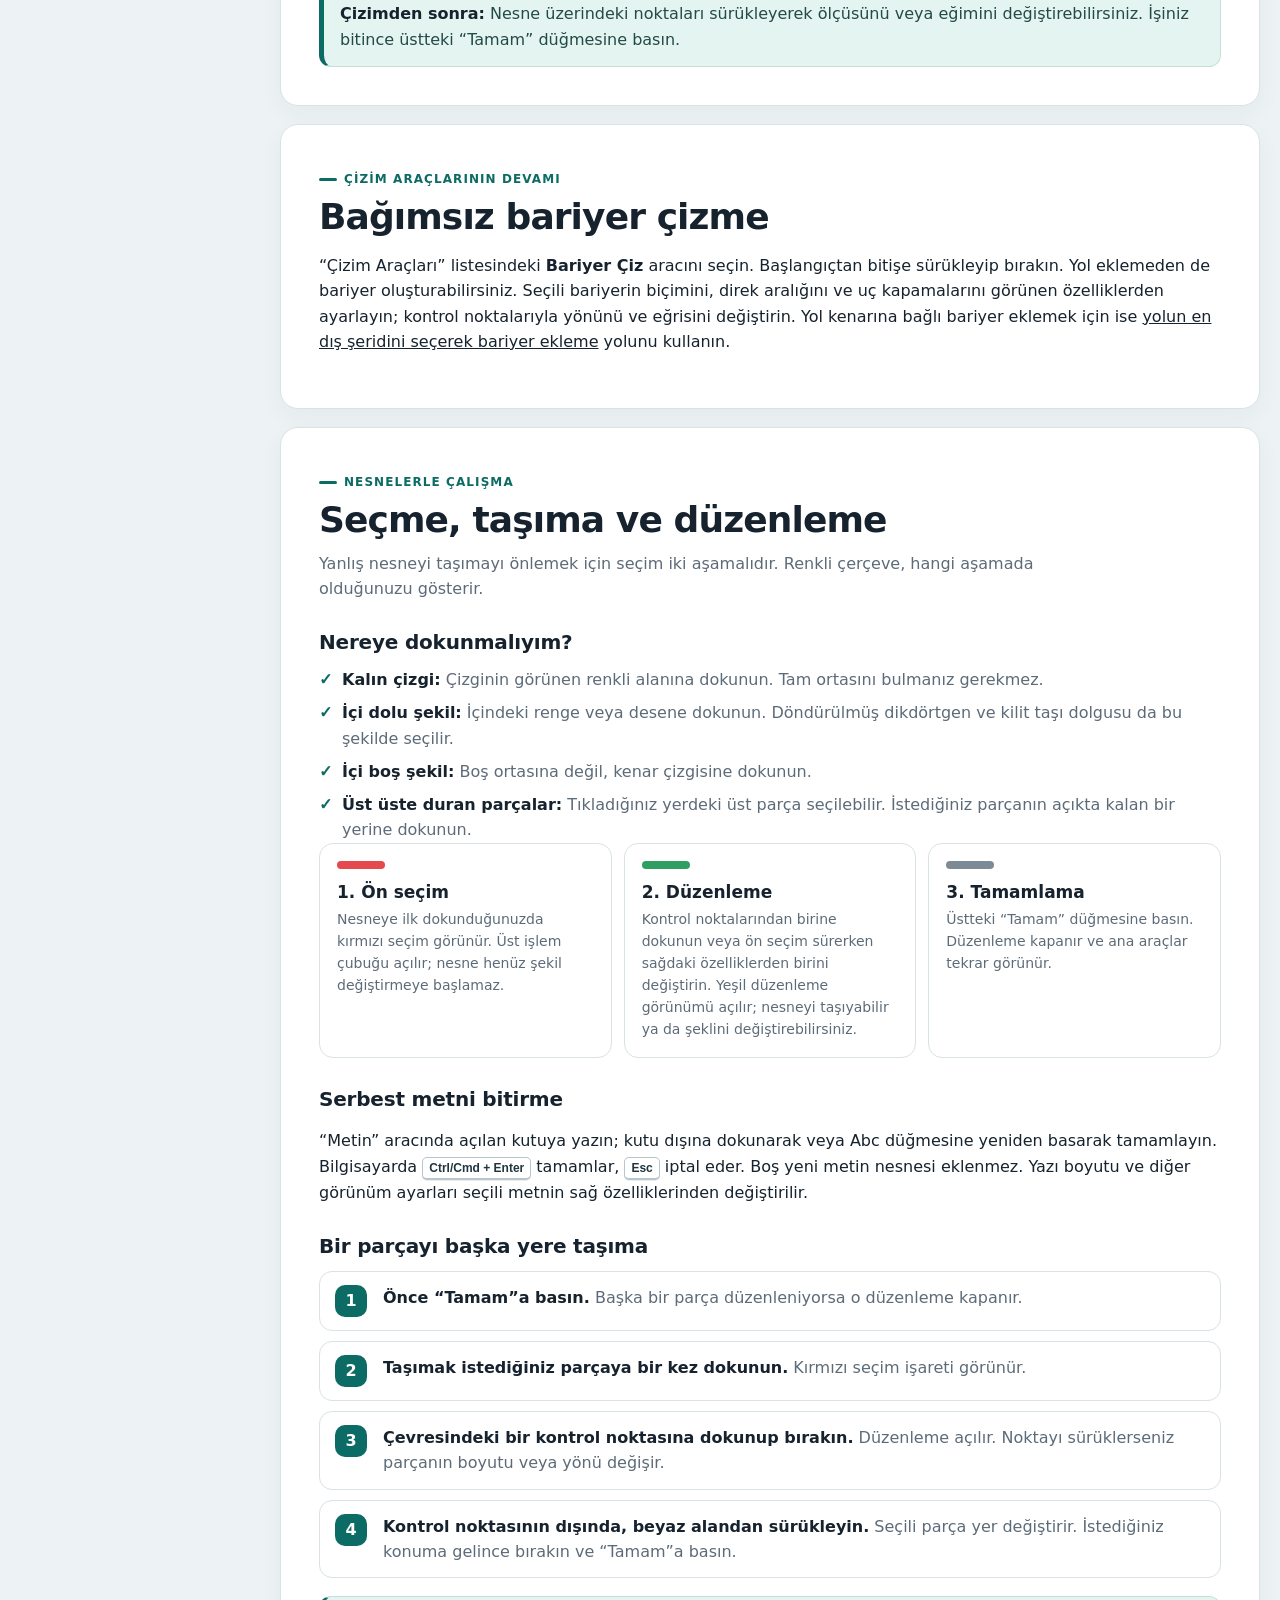
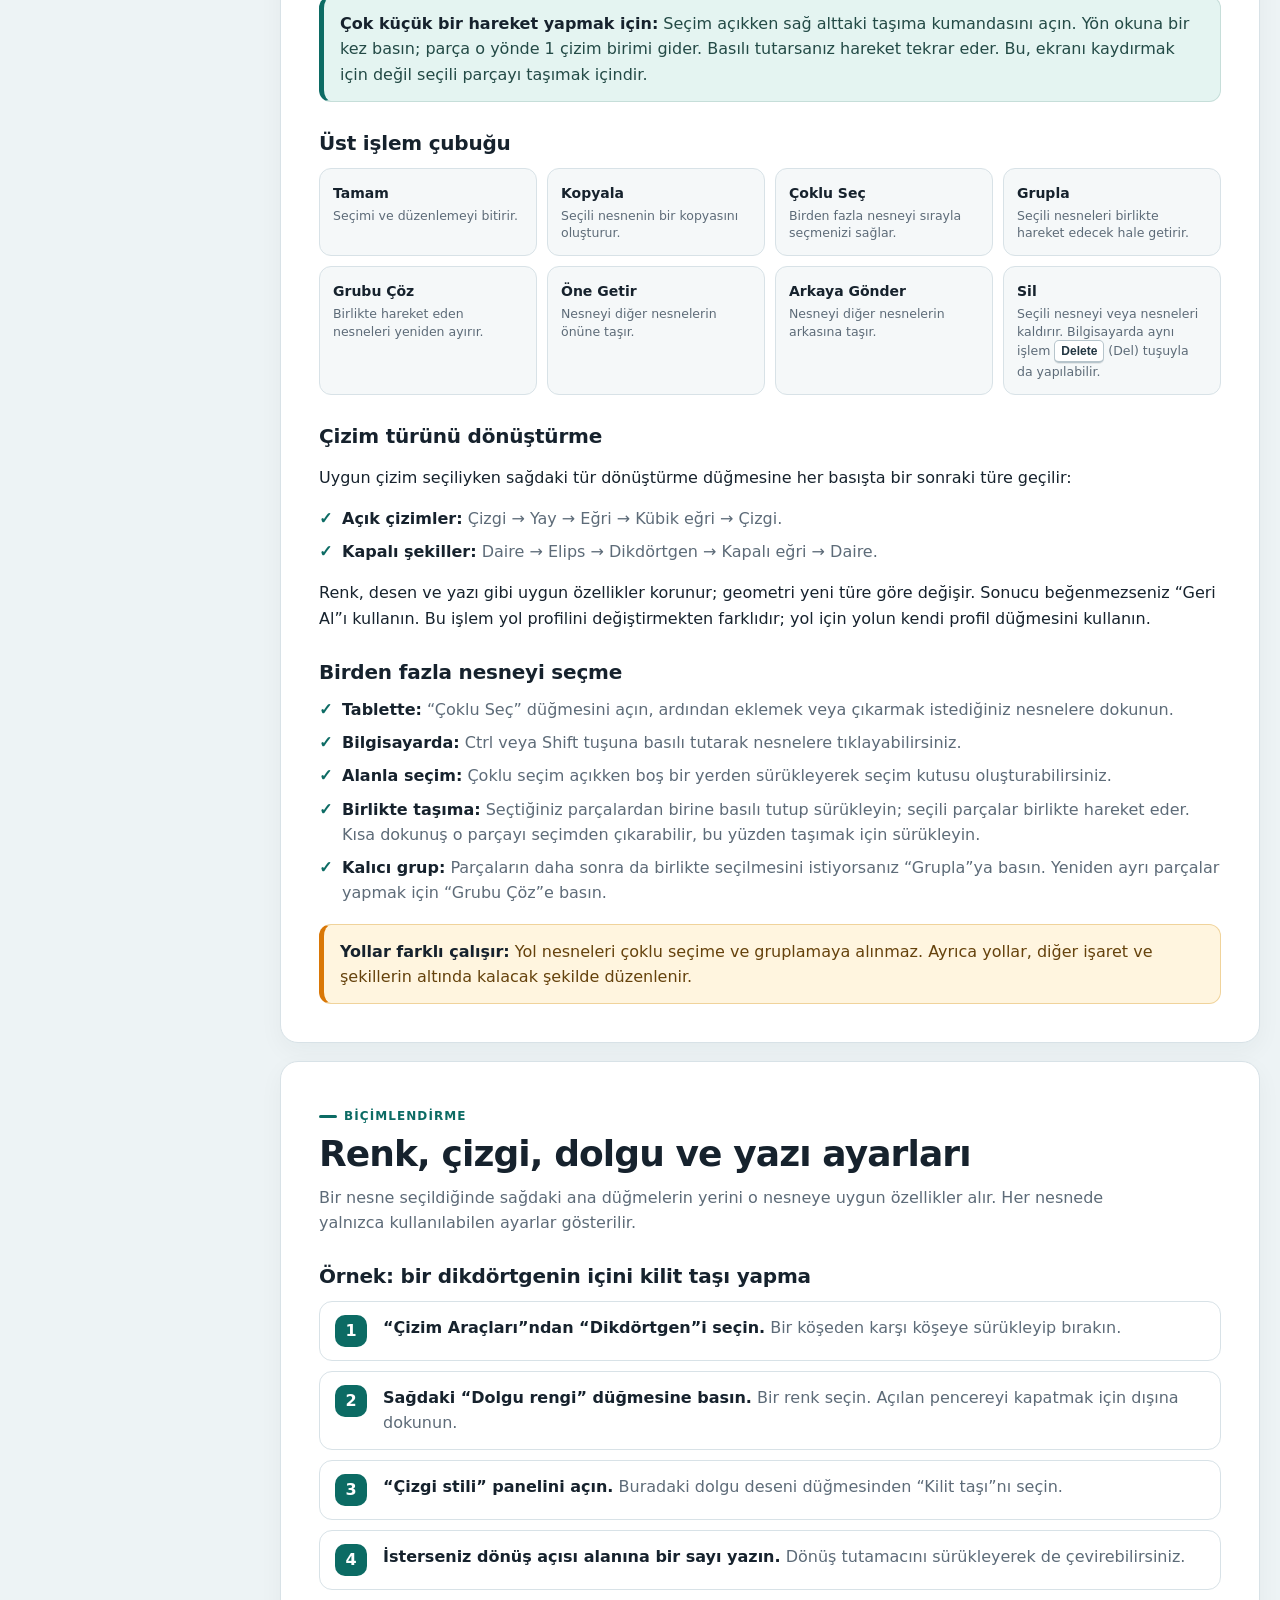
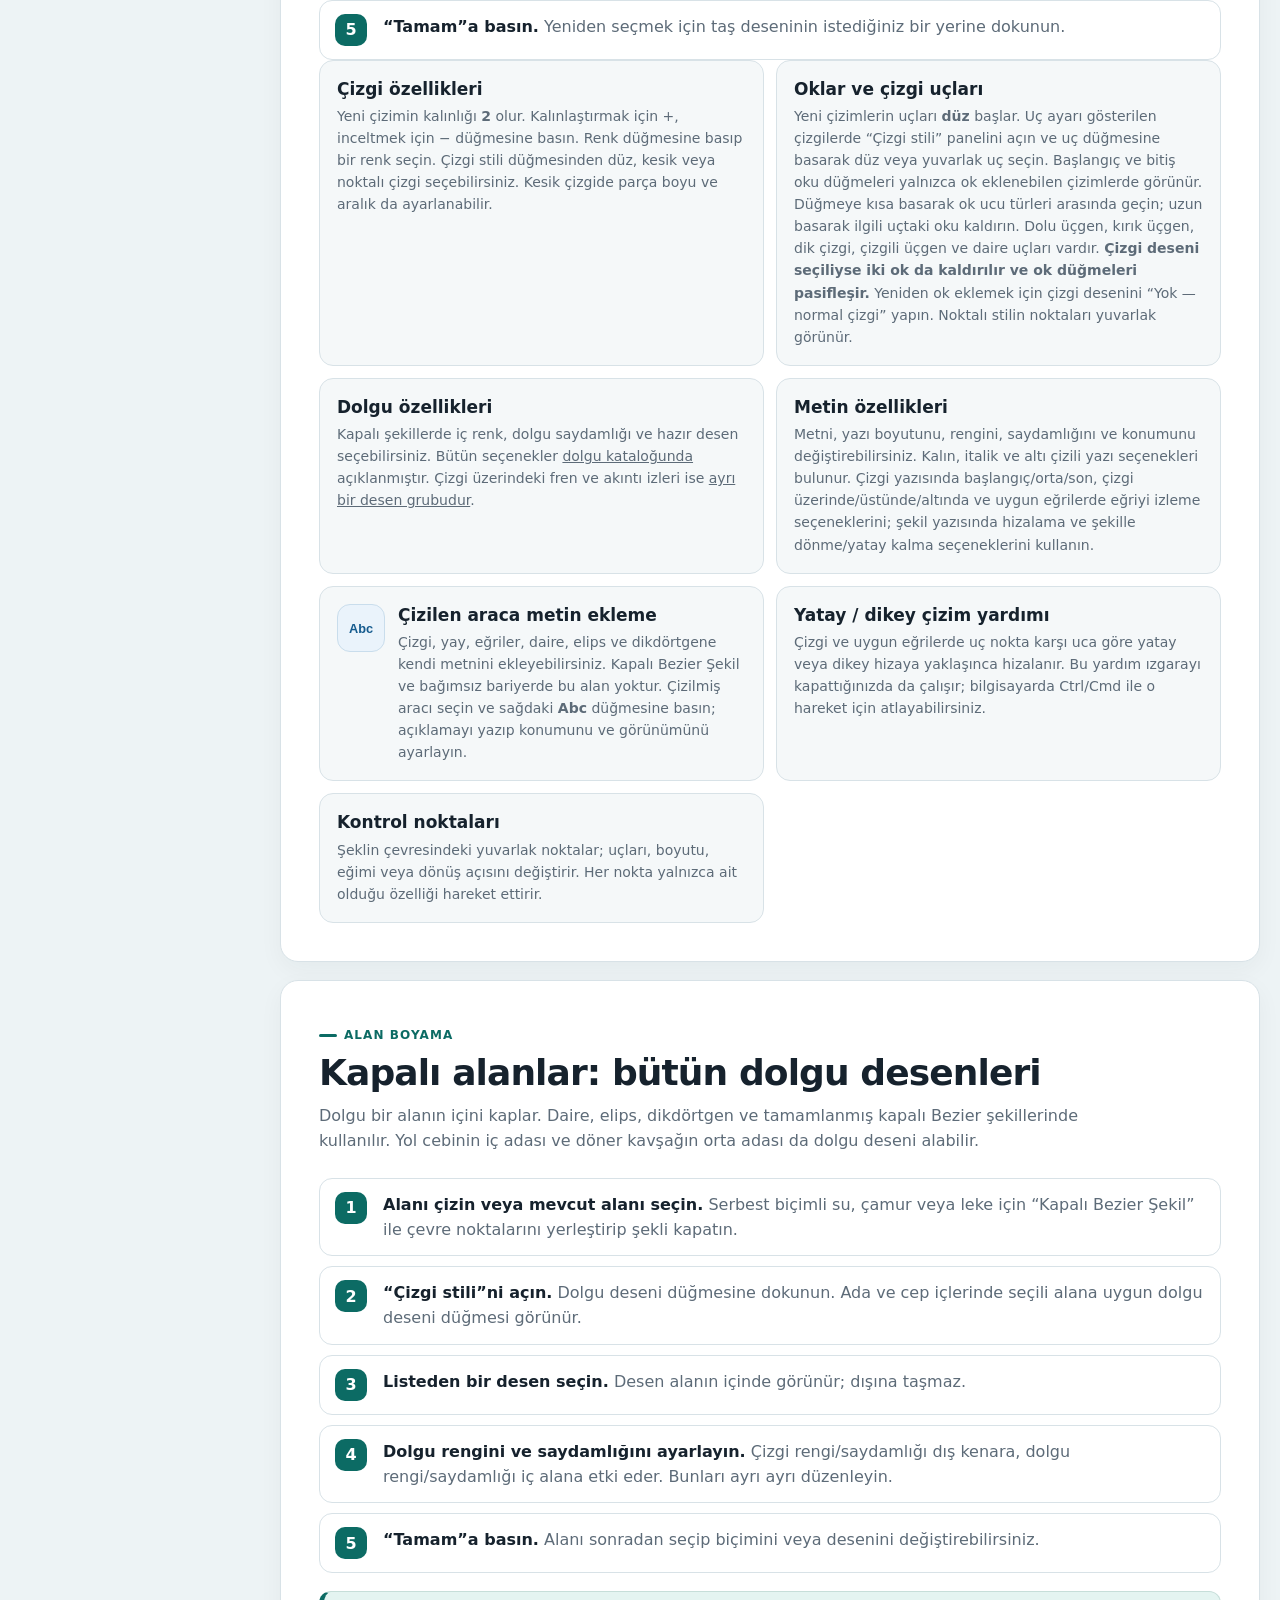
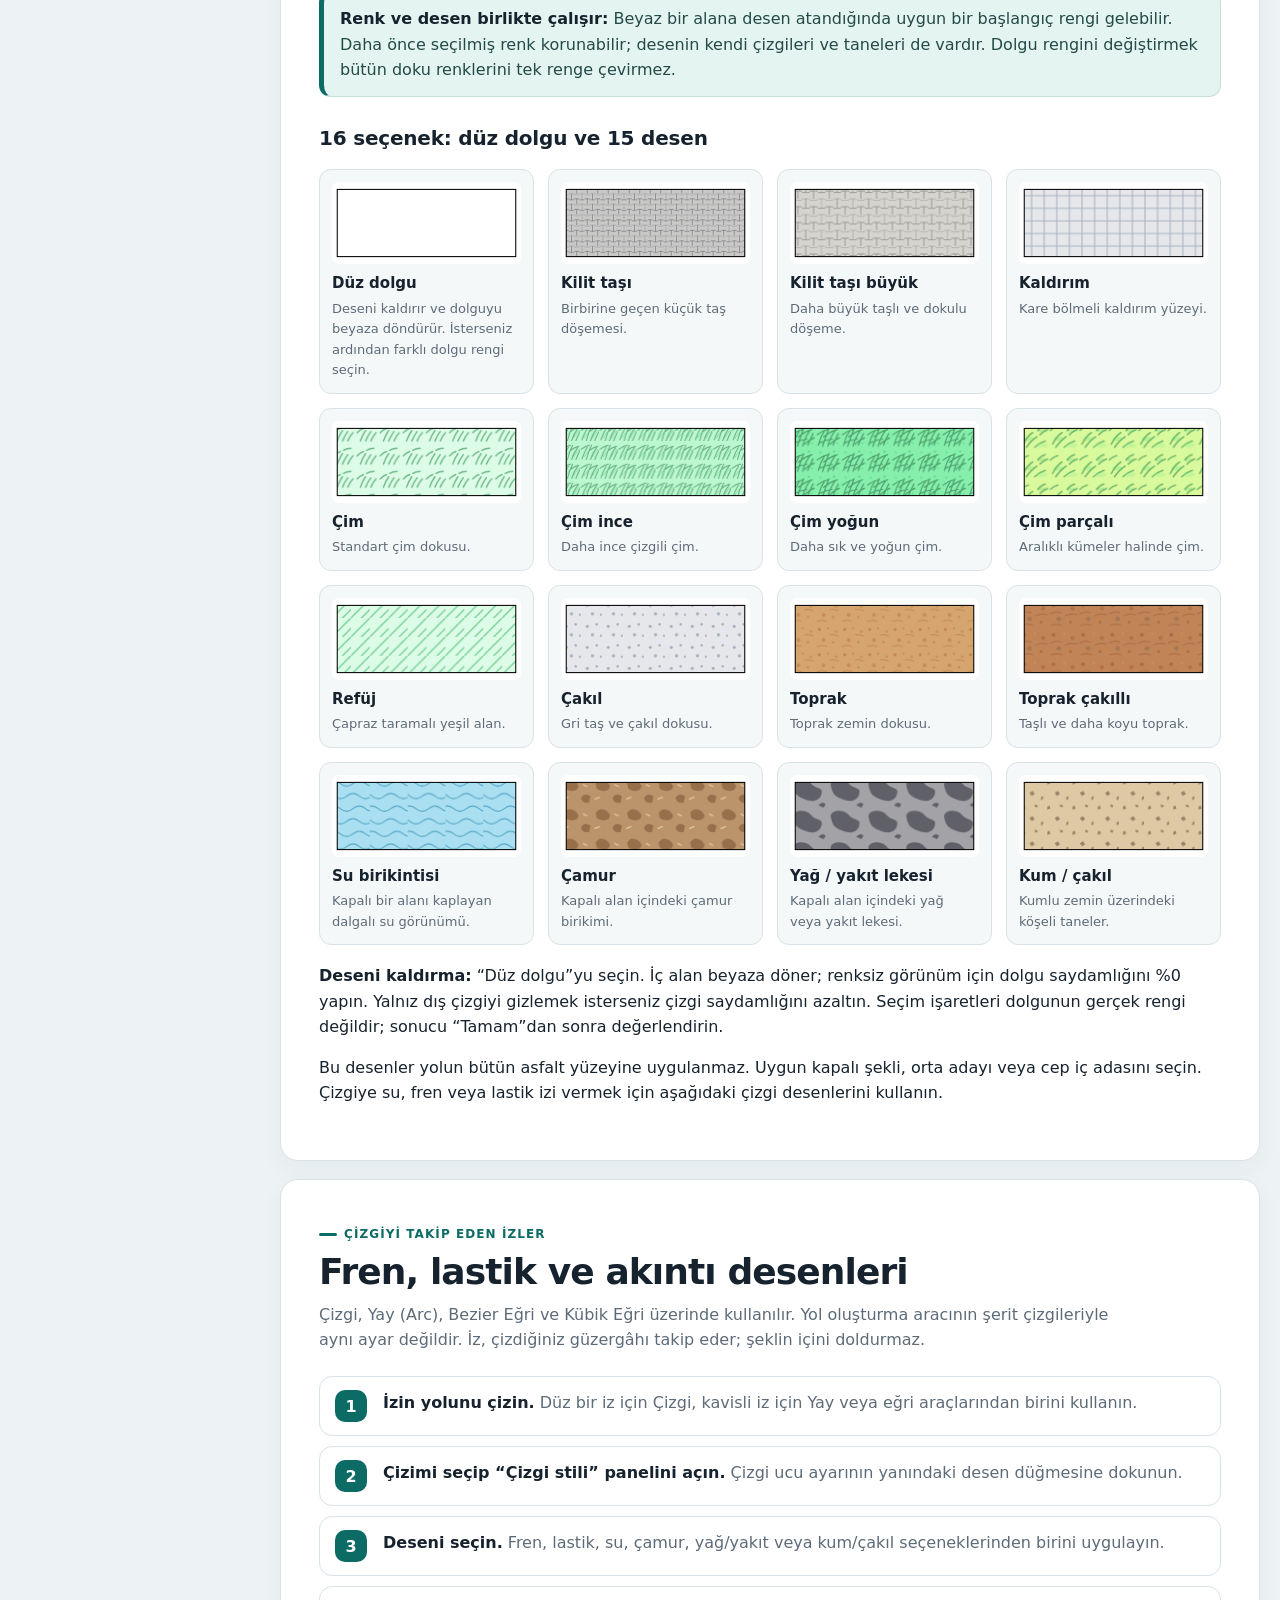
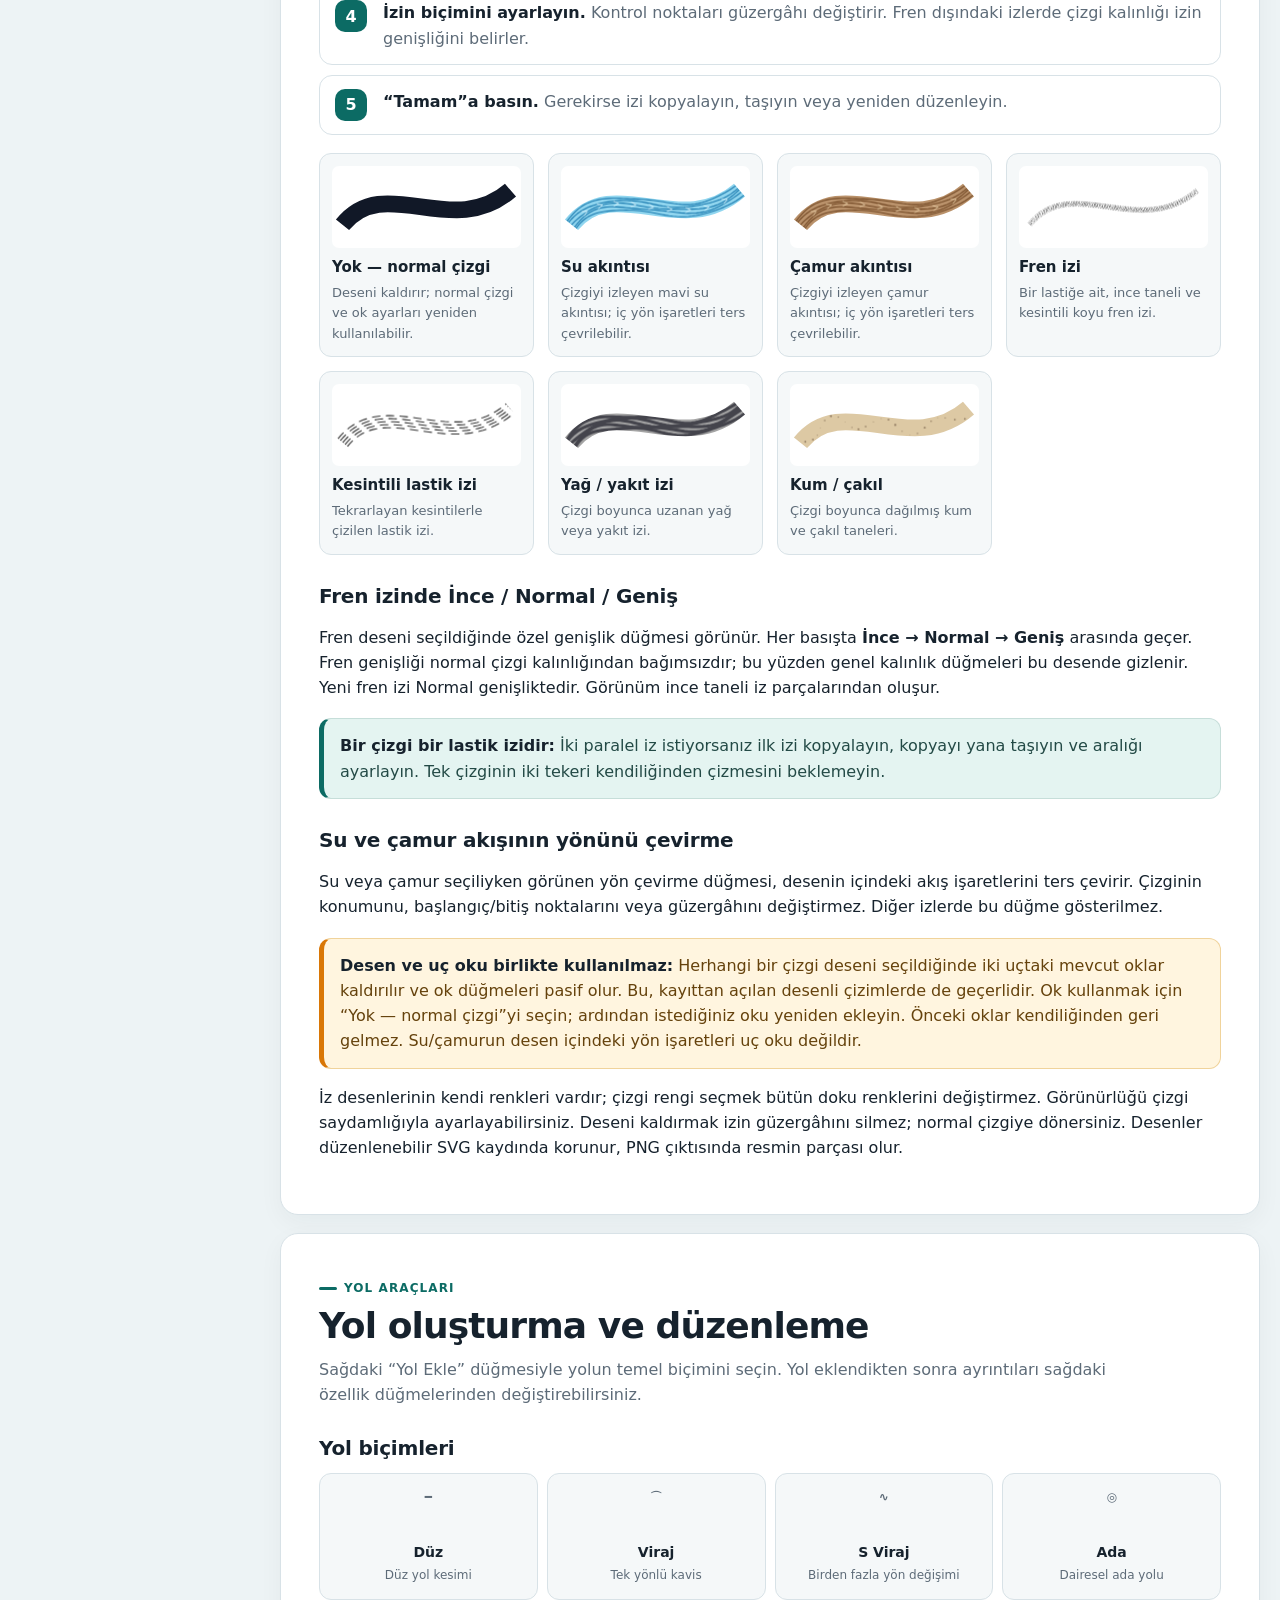
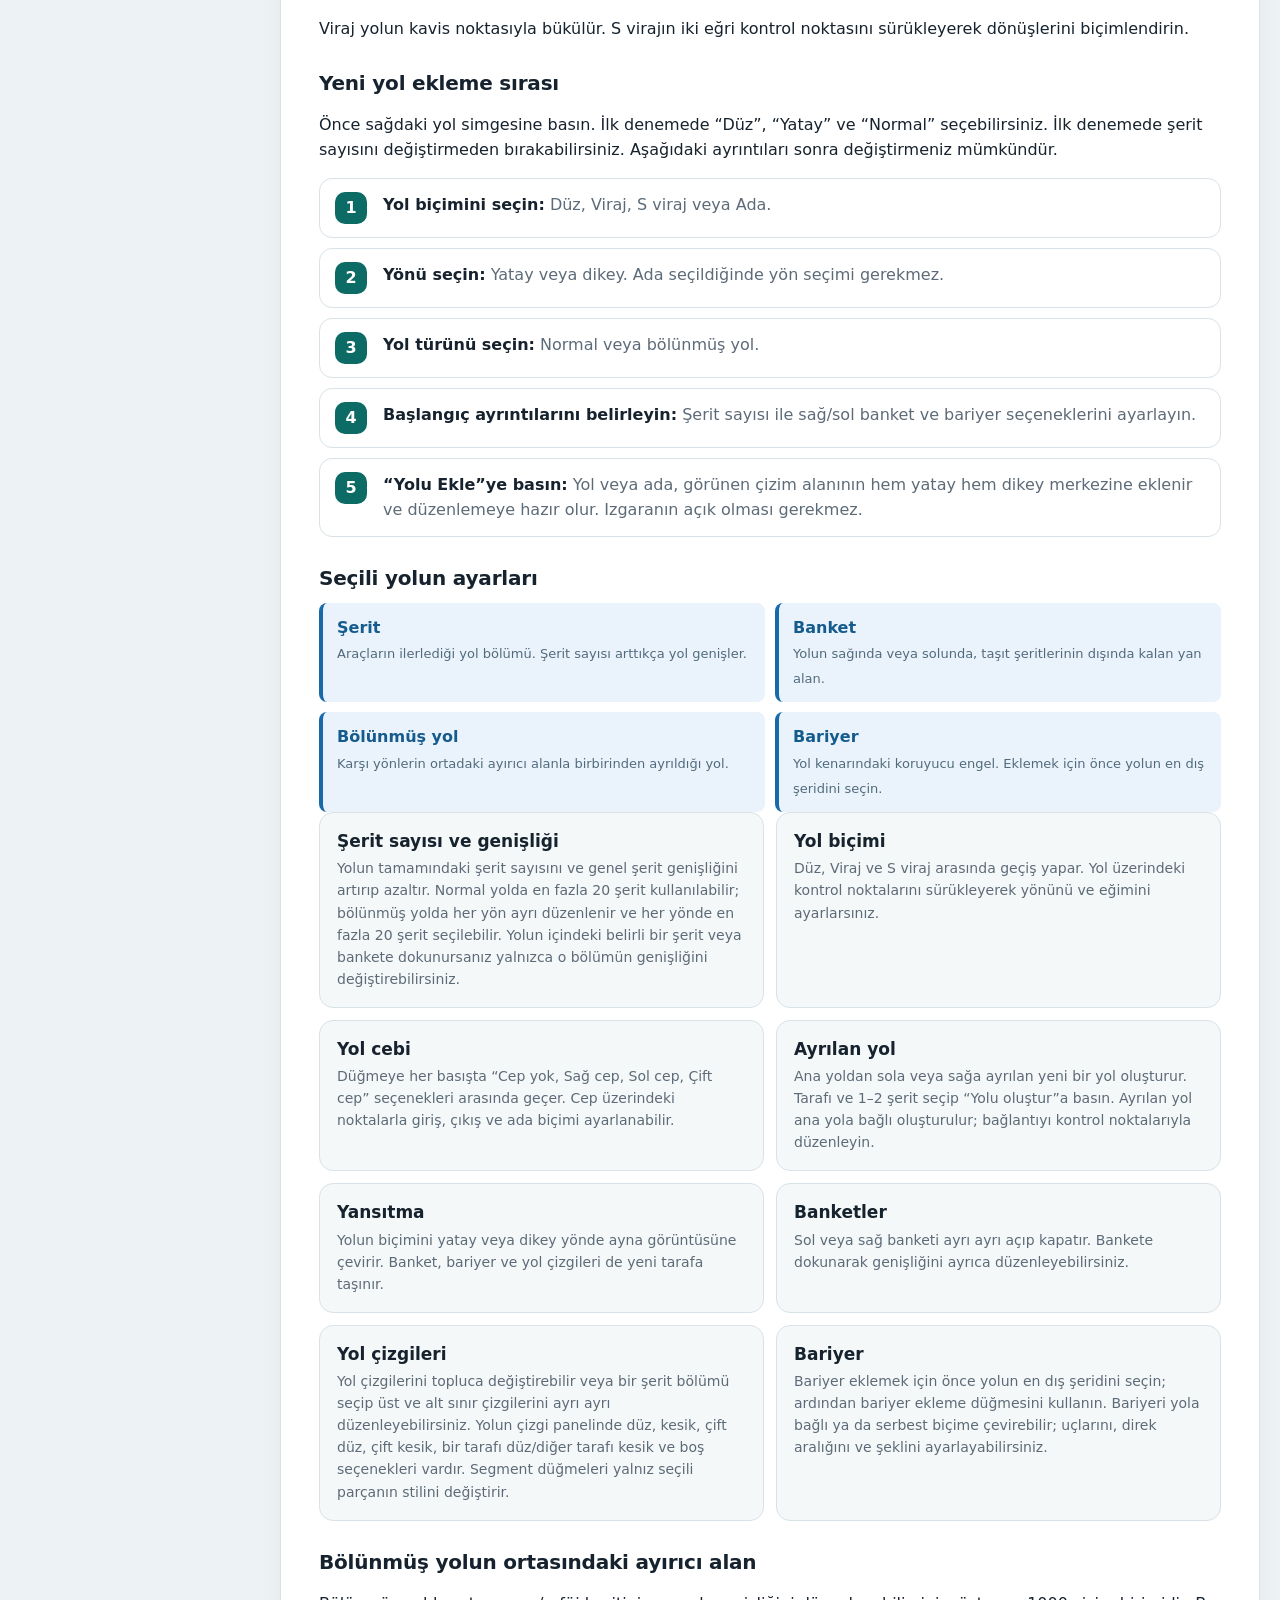
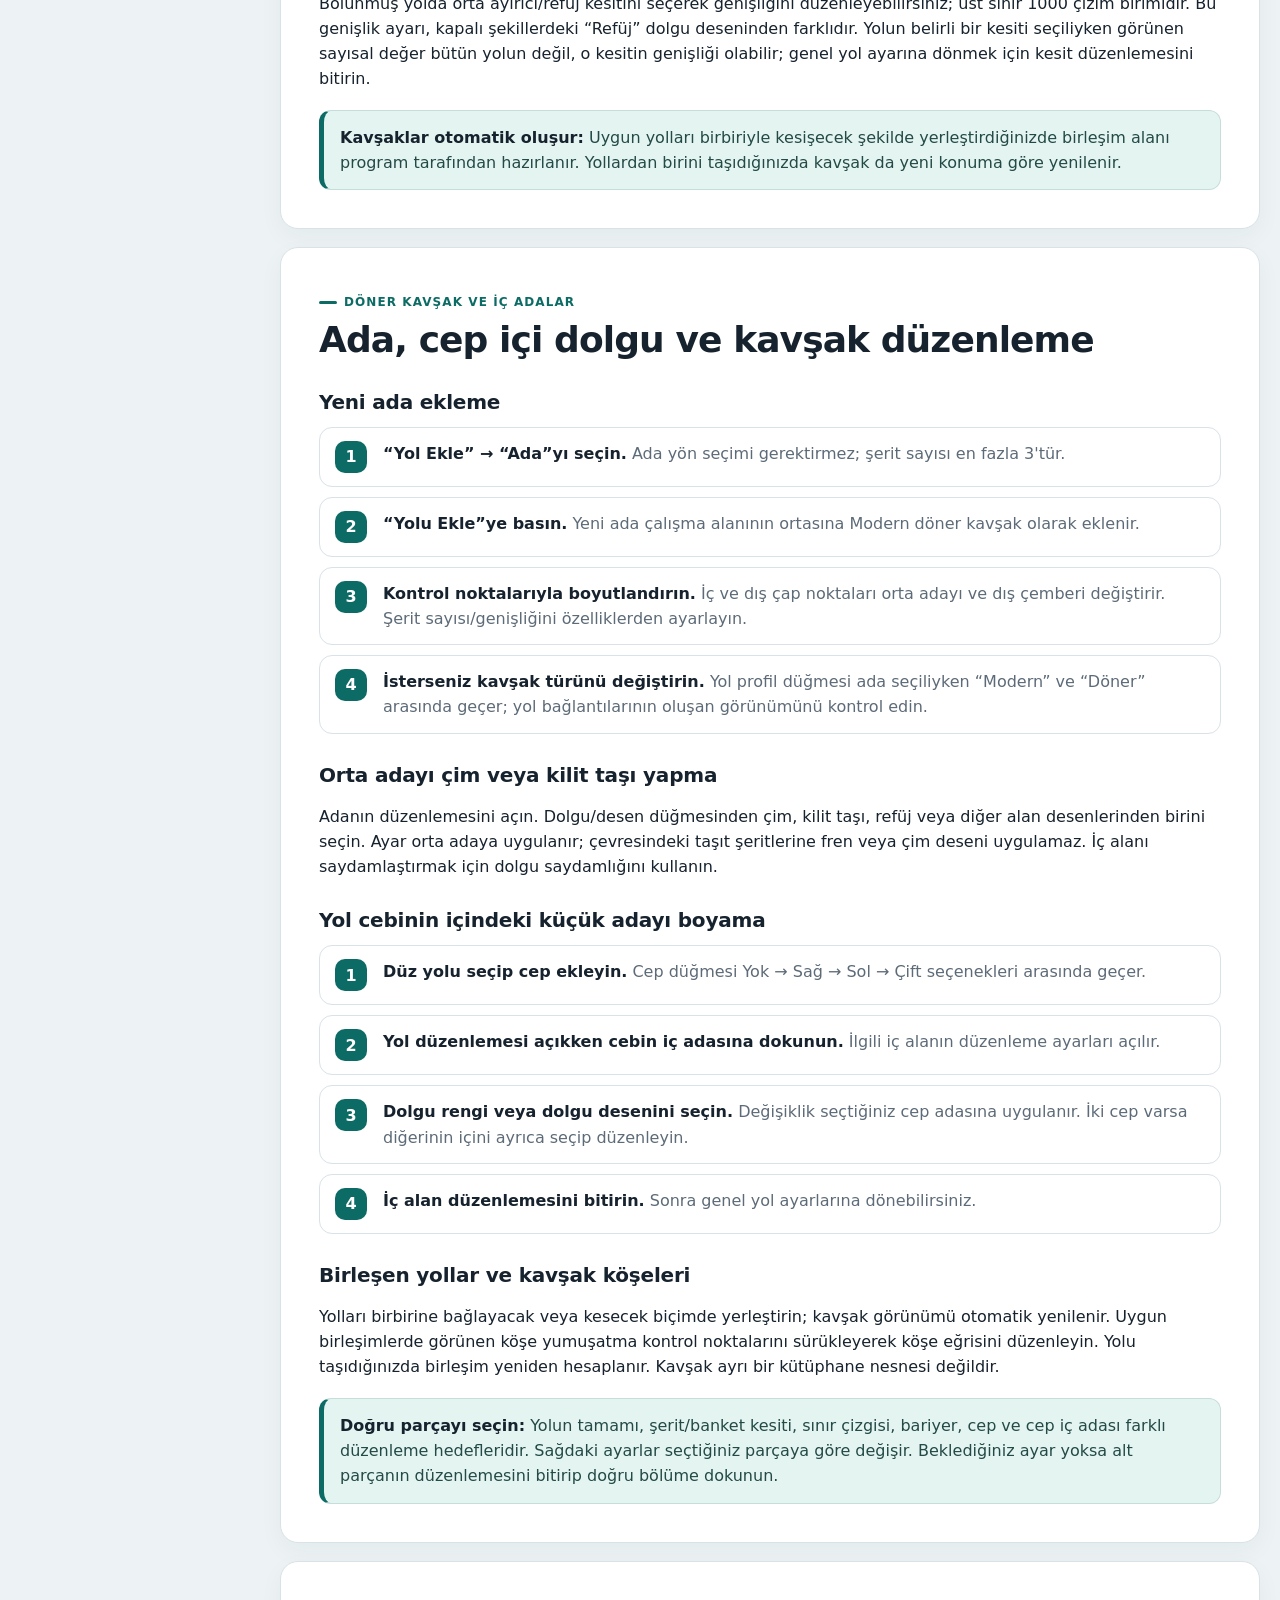
==== commit 03525a36: "Add 17 simplified vehicle profiles with three views and calibrated dimensions" ====
--- a/kilavuz.html
+++ b/kilavuz.html
@@ -1566,6 +1566,8 @@
                 <h3>Araç Ekle</h3>
                 <p>Önce araç türünü, sonra istediğiniz çeşidi seçin. Ekledikten sonra araç rengi, üst/yan görünüm,
                   temsili görünüm, yatay/dikey çevirme, dönüş açısı ve boyut ayarlanabilir.</p>
+                <p>Otobüs türünde küçük, orta ve büyük olmak üzere üç seçenek bulunur.</p>
+                <p>Beton mikseri, beton pompası, biçerdöver, karavan, çöp kamyonu, itfaiye ve iş makinelerini Özel Amaçlı kategorisinde bulabilirsiniz. Yeni araçlarda üst, yan ve alt (reverse) görünümler kullanılabilir.</p>
               </div>
             </article>
             <article class="card tool-card">
@@ -1721,8 +1723,9 @@
           <h3 class="mini-heading">Yeni sürüm bildirimi gelirse</h3>
           <p>Uygulama çevrimiçi kullanılırken yeni sürüm hazır olduğunda “Yeni güncelleme mevcut” penceresi açılabilir.
             Devam eden sürükleme veya metin girişinin bitmesi beklenir.</p>
-          <ul class="plain-list"><li><strong>Evet, güncelle:</strong> Çiziminiz cihaza kaydedilir ve kayıt doğrulanır.
-            Yeni sürüm açılınca çizim, gruplar, fotoğraf ve ekran konumuyla geri yüklenir. Geri alma geçmişi yeniden başlar.</li>
+          <ul class="plain-list"><li><strong>Evet, güncelle:</strong> Editördeyseniz çiziminiz cihaza kaydedilir ve kayıt doğrulanır.
+            Yeni sürüm açılınca çizim, gruplar, fotoğraf ve ekran konumuyla geri yüklenir. Geri alma geçmişi yeniden başlar.
+            Ana sayfadaysanız çizim kaydı oluşturulmadan yeni sürüm açılır; bekleme sırasında “Güncelleme hazırlanıyor” gösterilir.</li>
             <li><strong>Hayır, bu çizim bittikten sonra güncelle:</strong> Çizime devam edersiniz. Kaydedip ana ekrana döndüğünüzde yeni sürüm açılır.
             Yalnızca üstteki “Tamam”a basmak güncellemeyi başlatmaz.</li></ul>
           <p>Kayıt veya güncelleme hazırlığı başarısızsa sayfa yenilenmez. Gerekirse Son Krokiler'deki “Güncelleme öncesi kroki” kaydını açabilirsiniz.
@@ -1817,7 +1820,7 @@
       </main>
     </div>
 
-    <footer>Kroki Kullanım Kılavuzu · Adım adım kullanım · Güncelleme: 23 Ekim 2026 · Sürüm 2.0</footer>
+    <footer>Kroki Kullanım Kılavuzu · Adım adım kullanım · Güncelleme: 31 Ekim 2026 · Sürüm 2.0</footer>
   </div>
 
   <script>
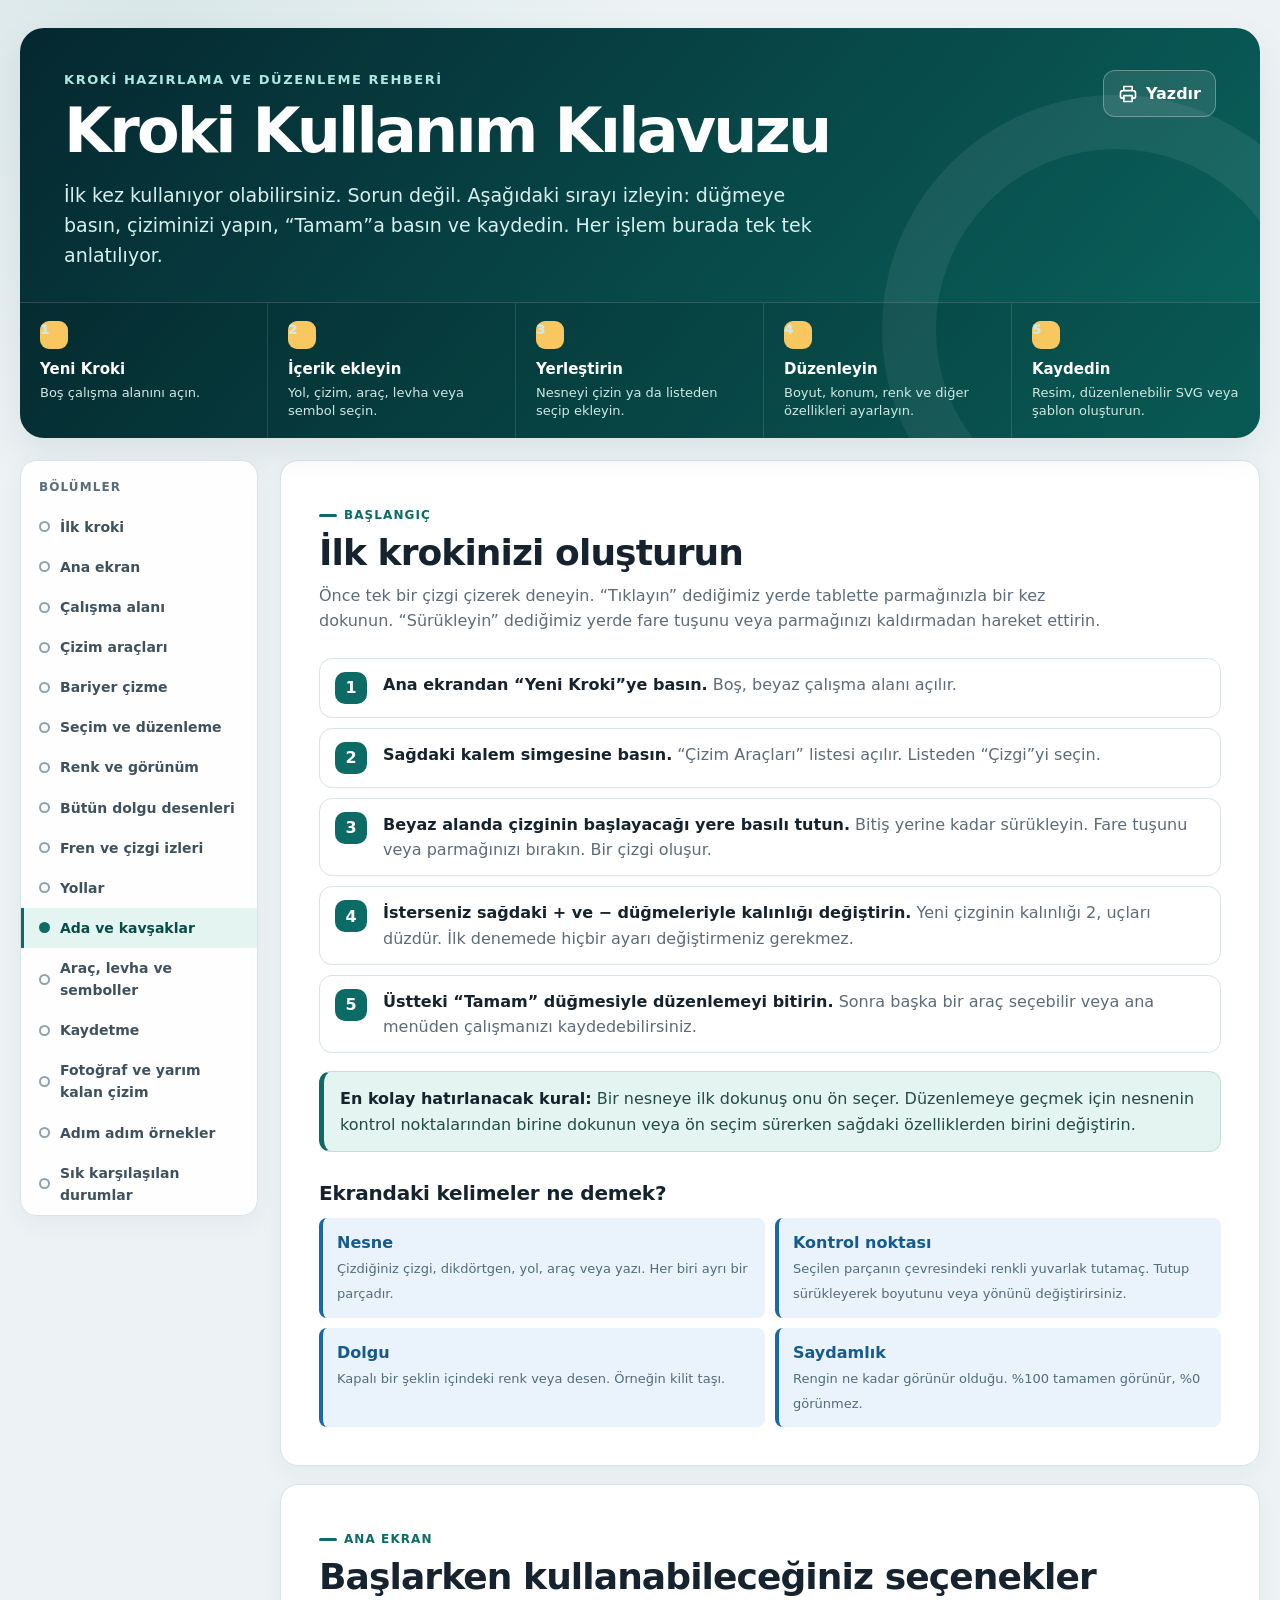
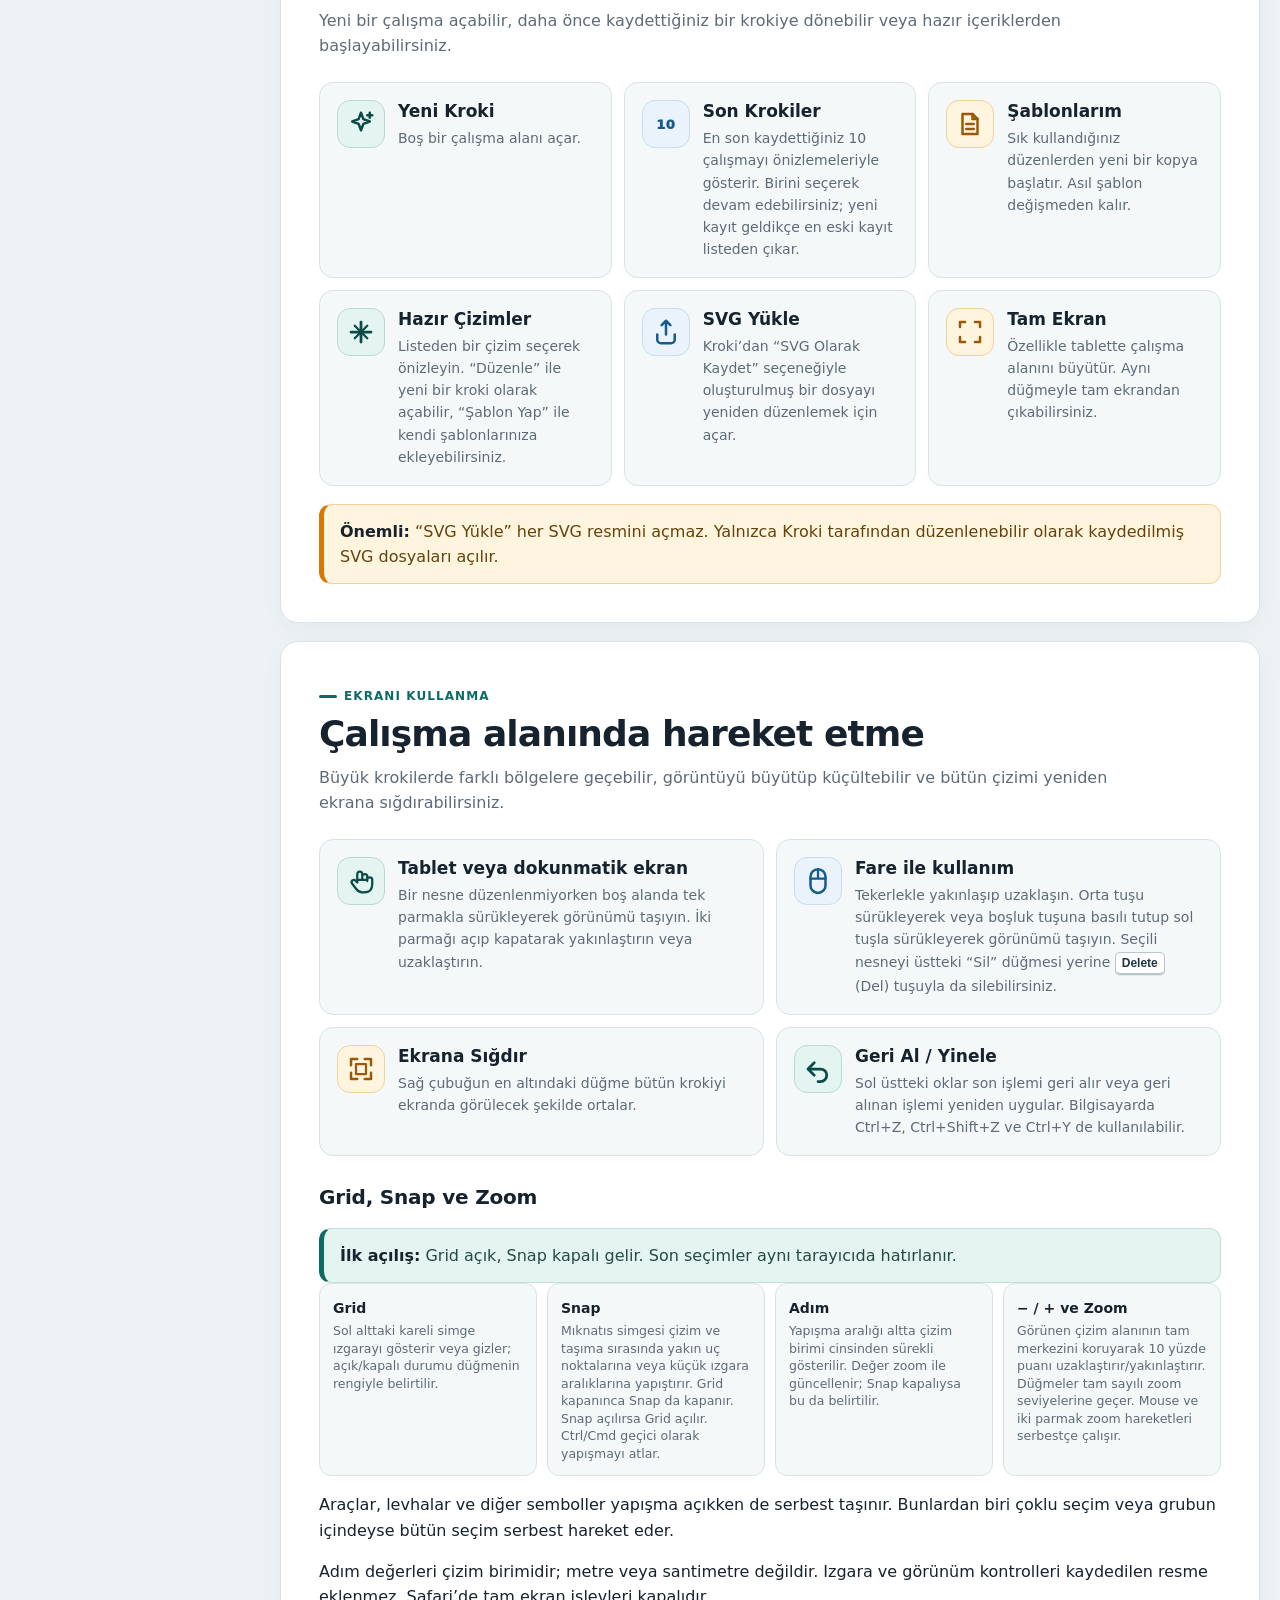
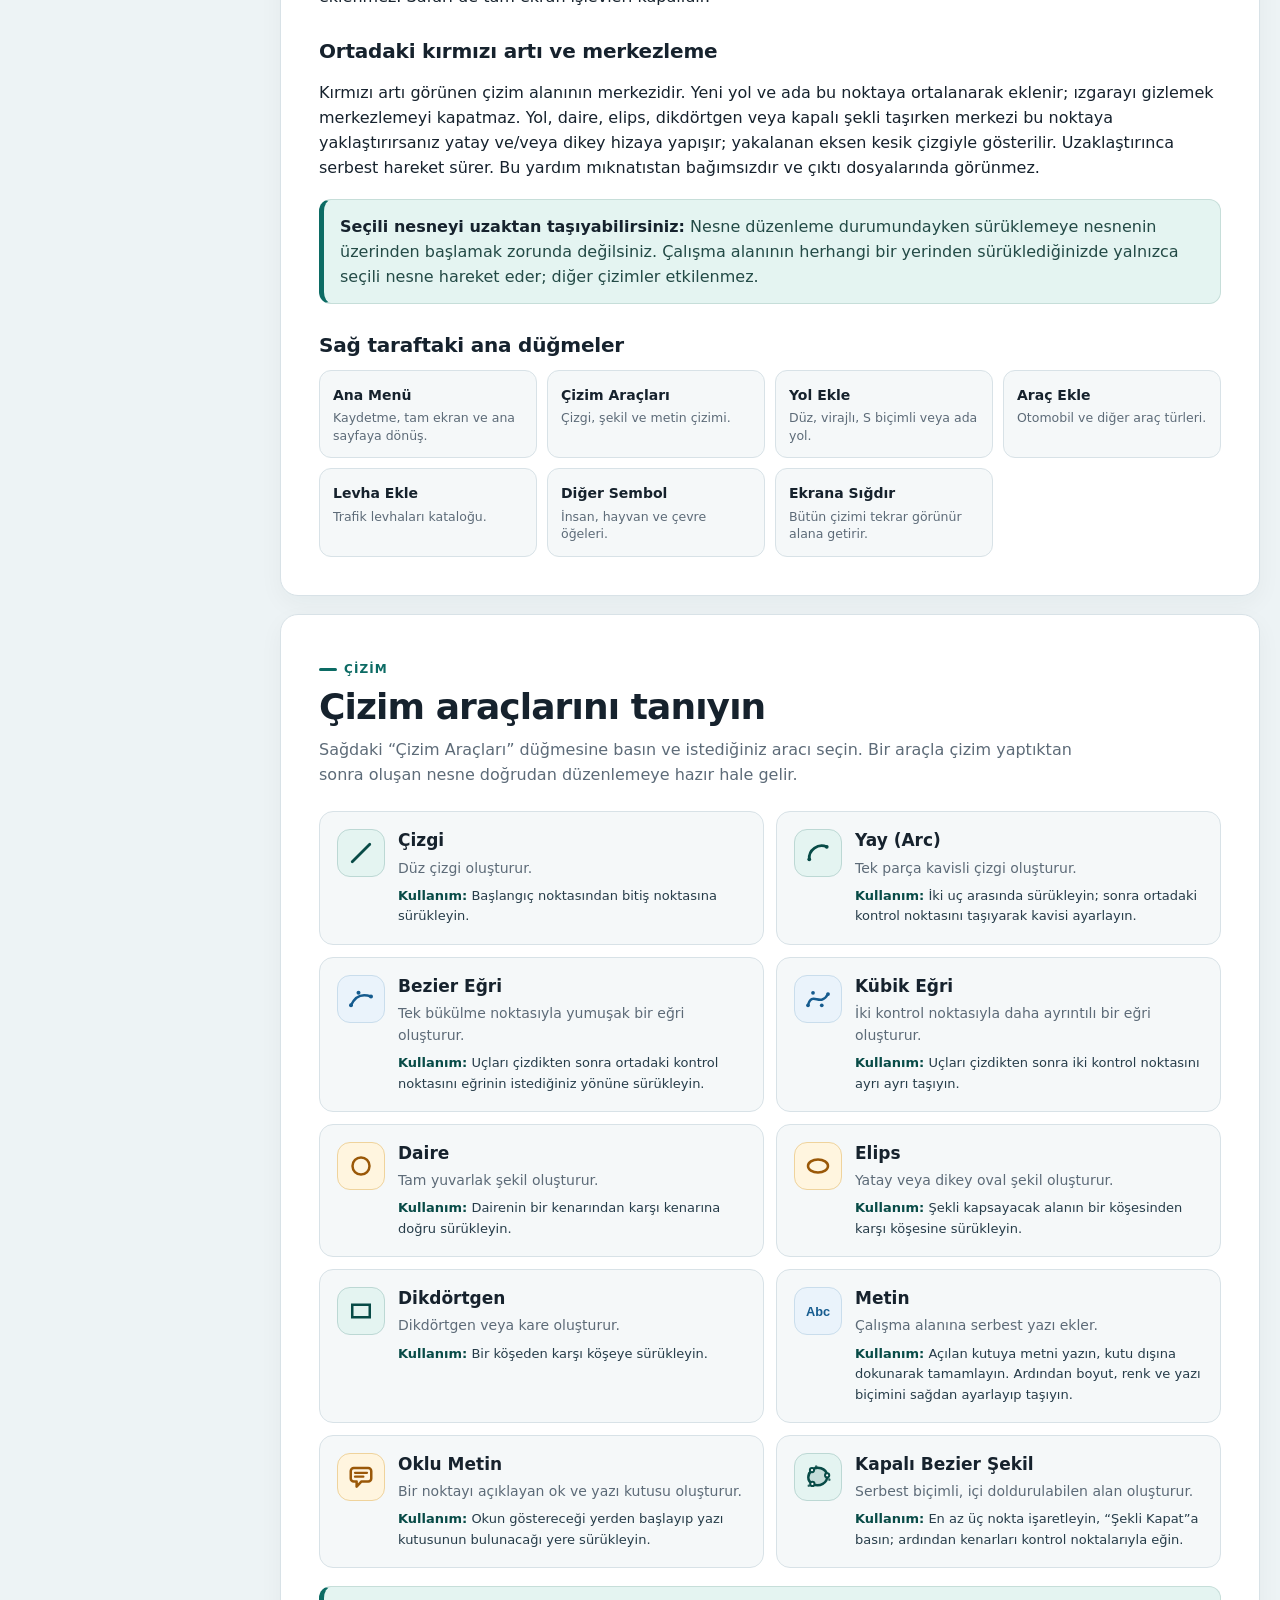
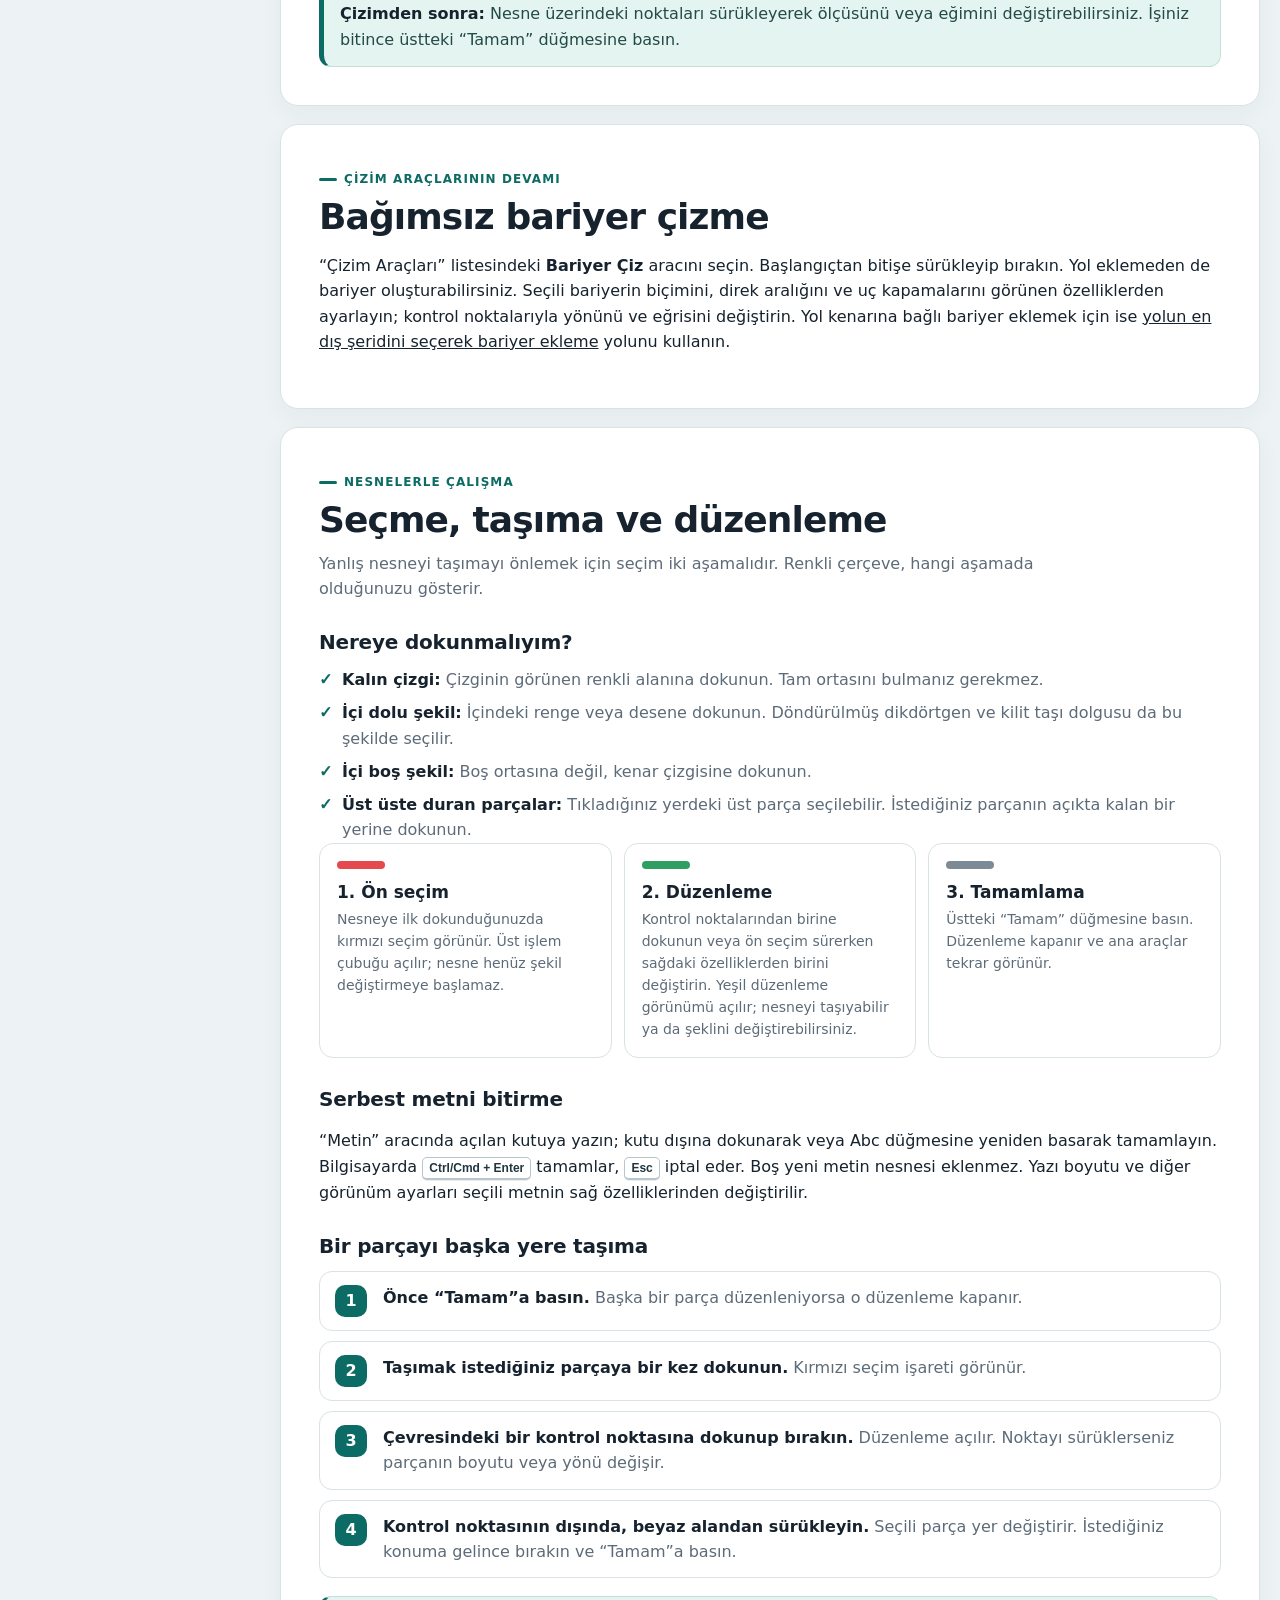
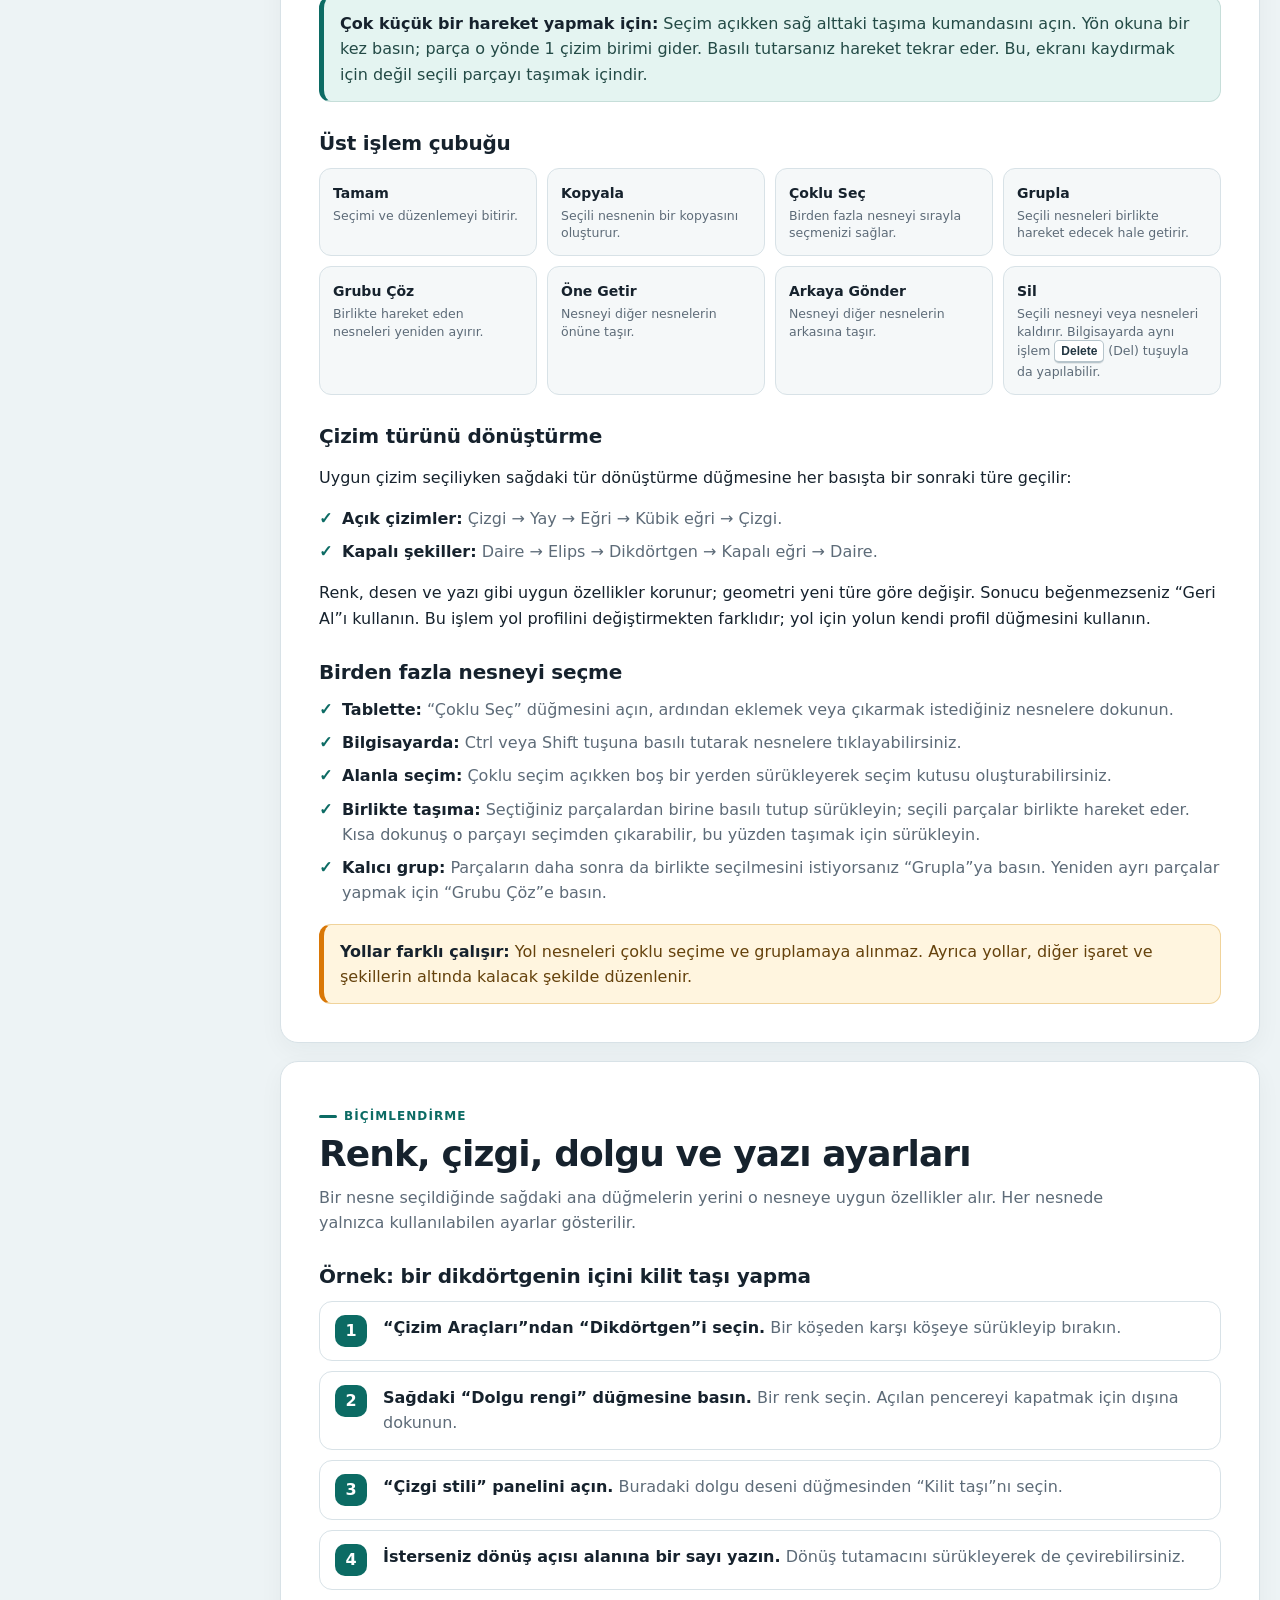
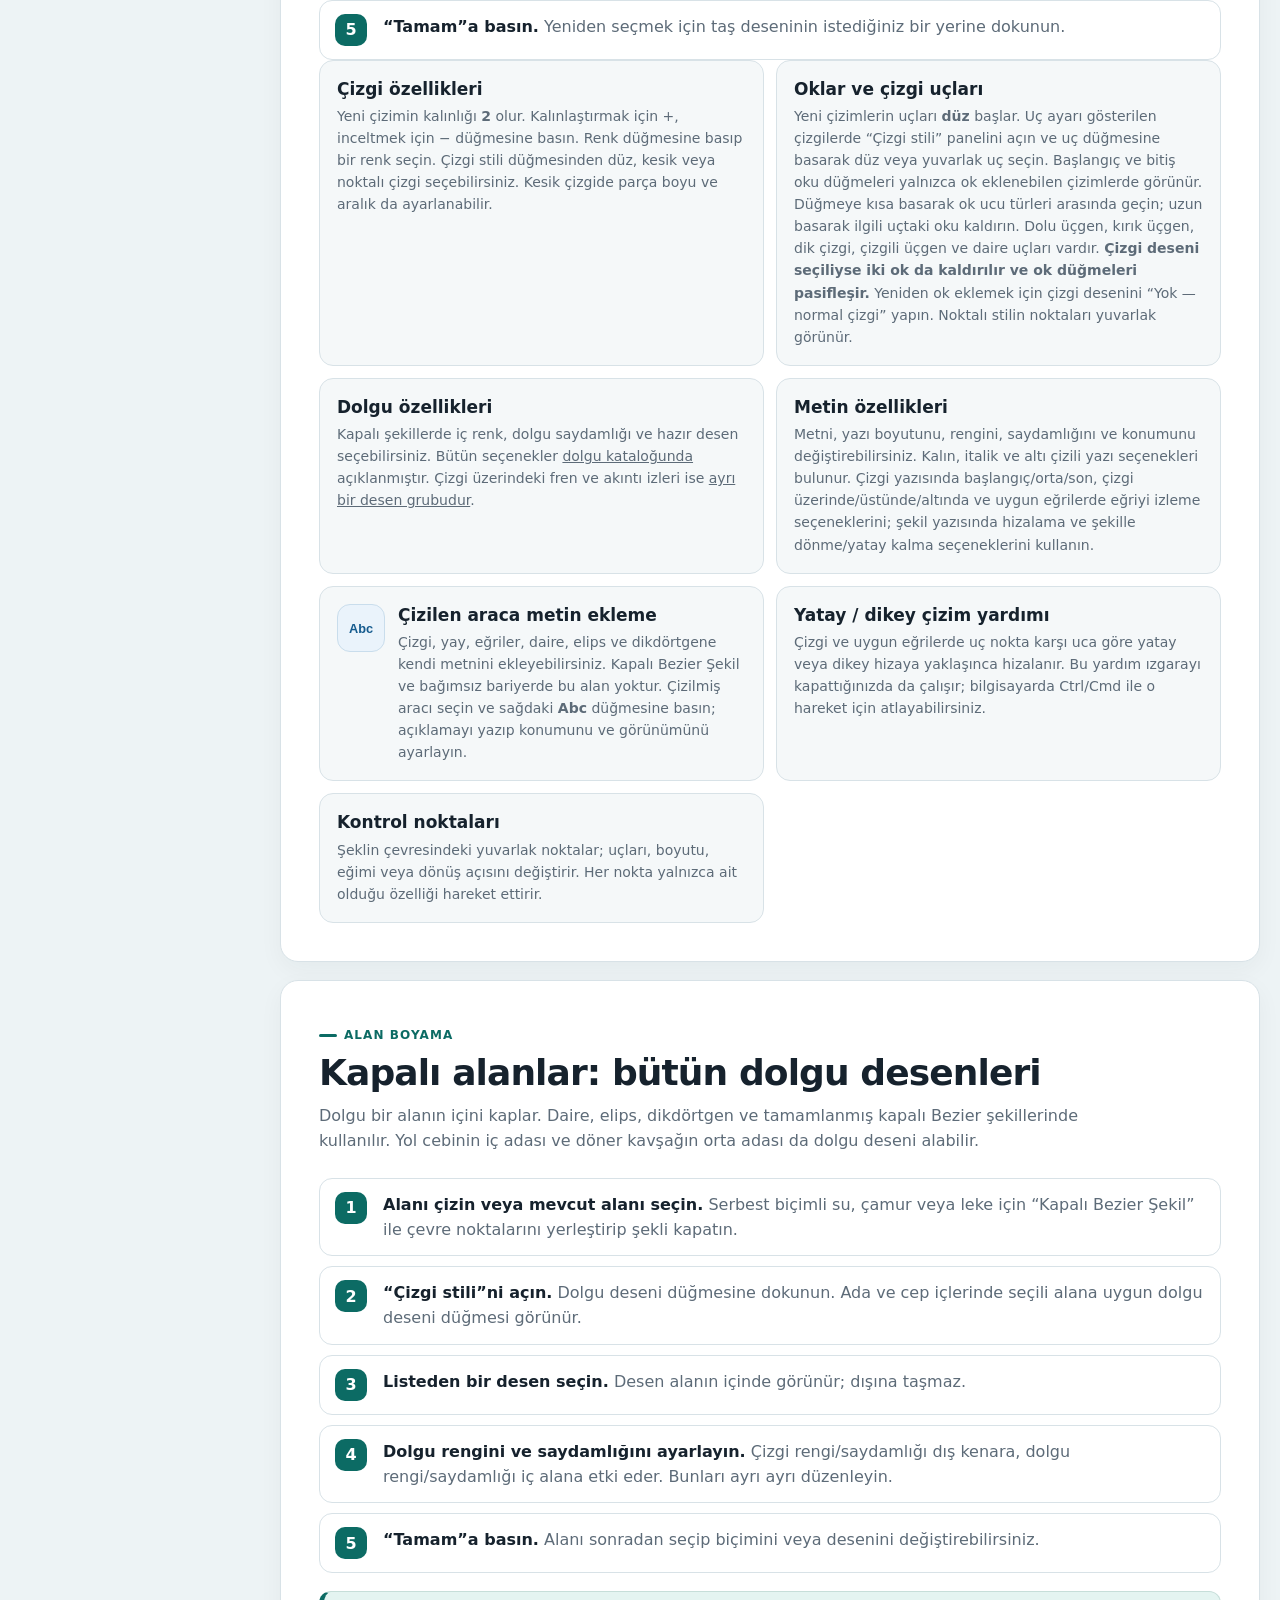
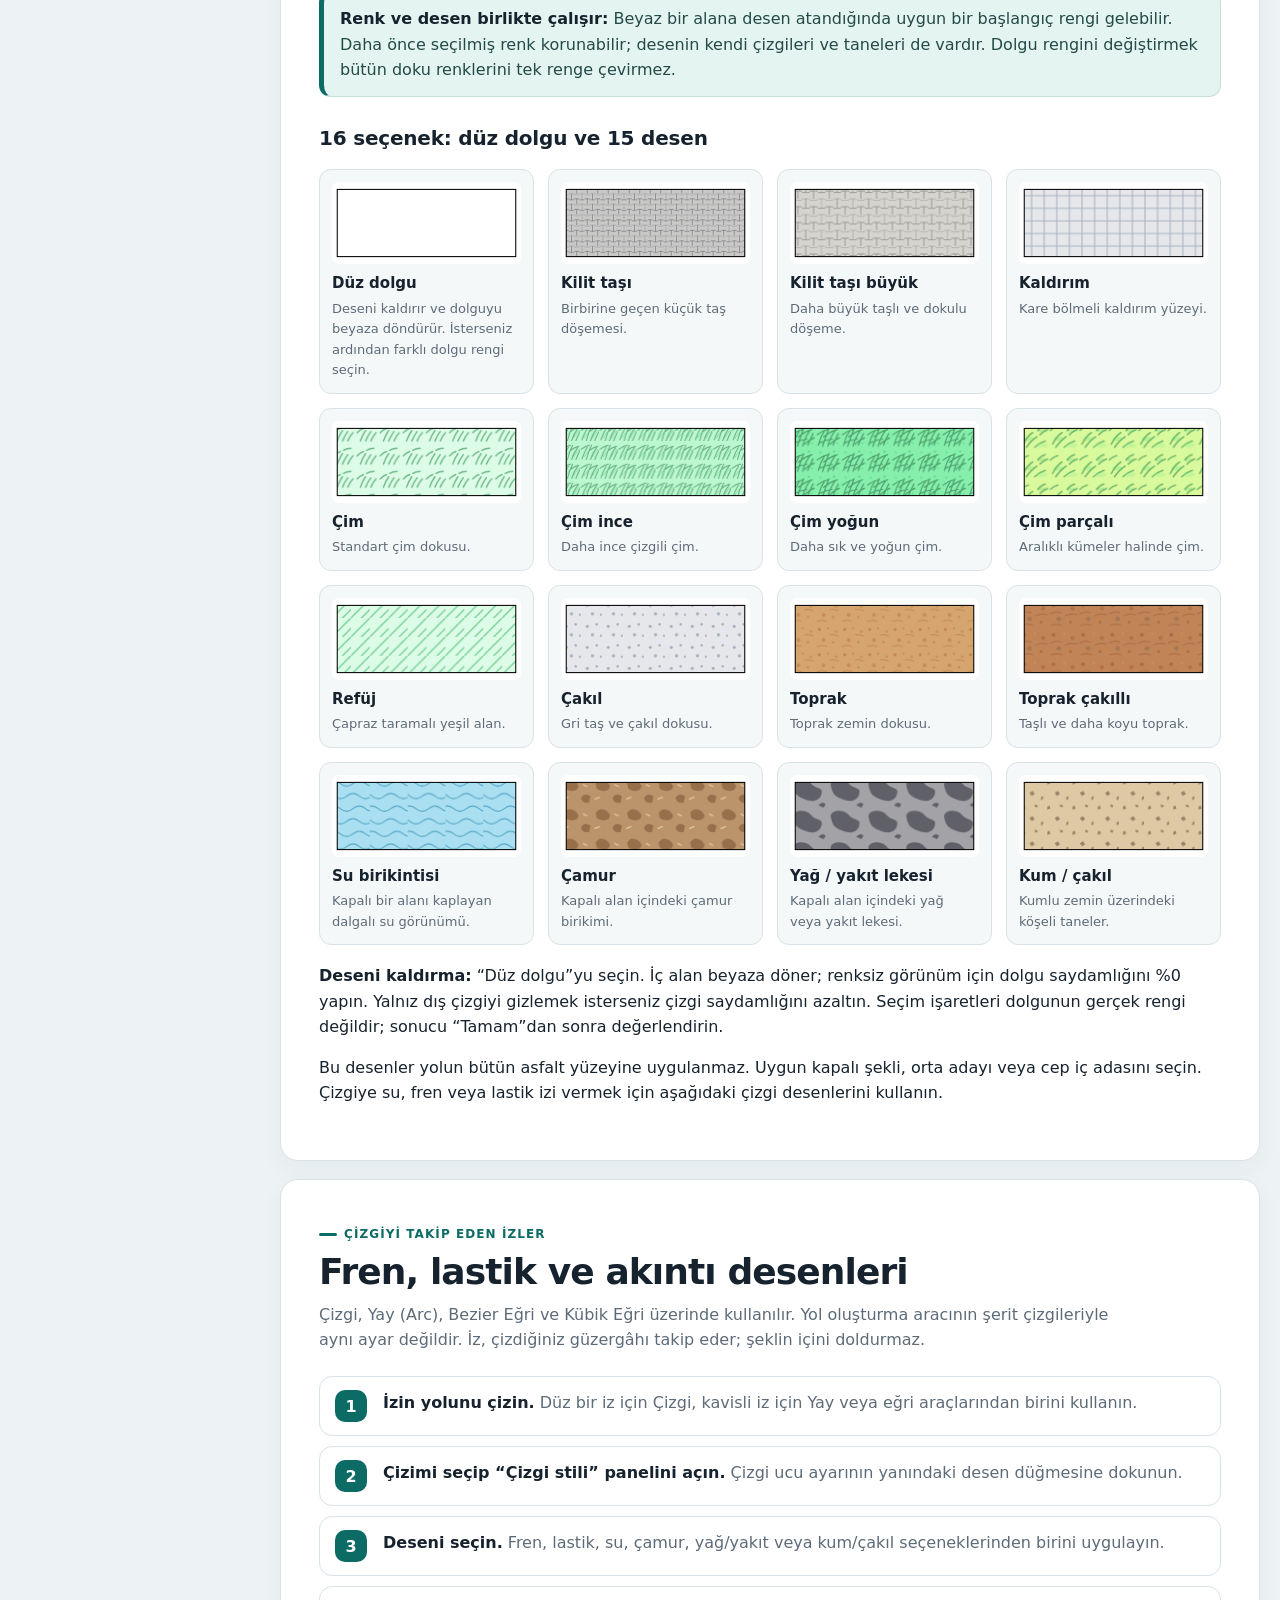
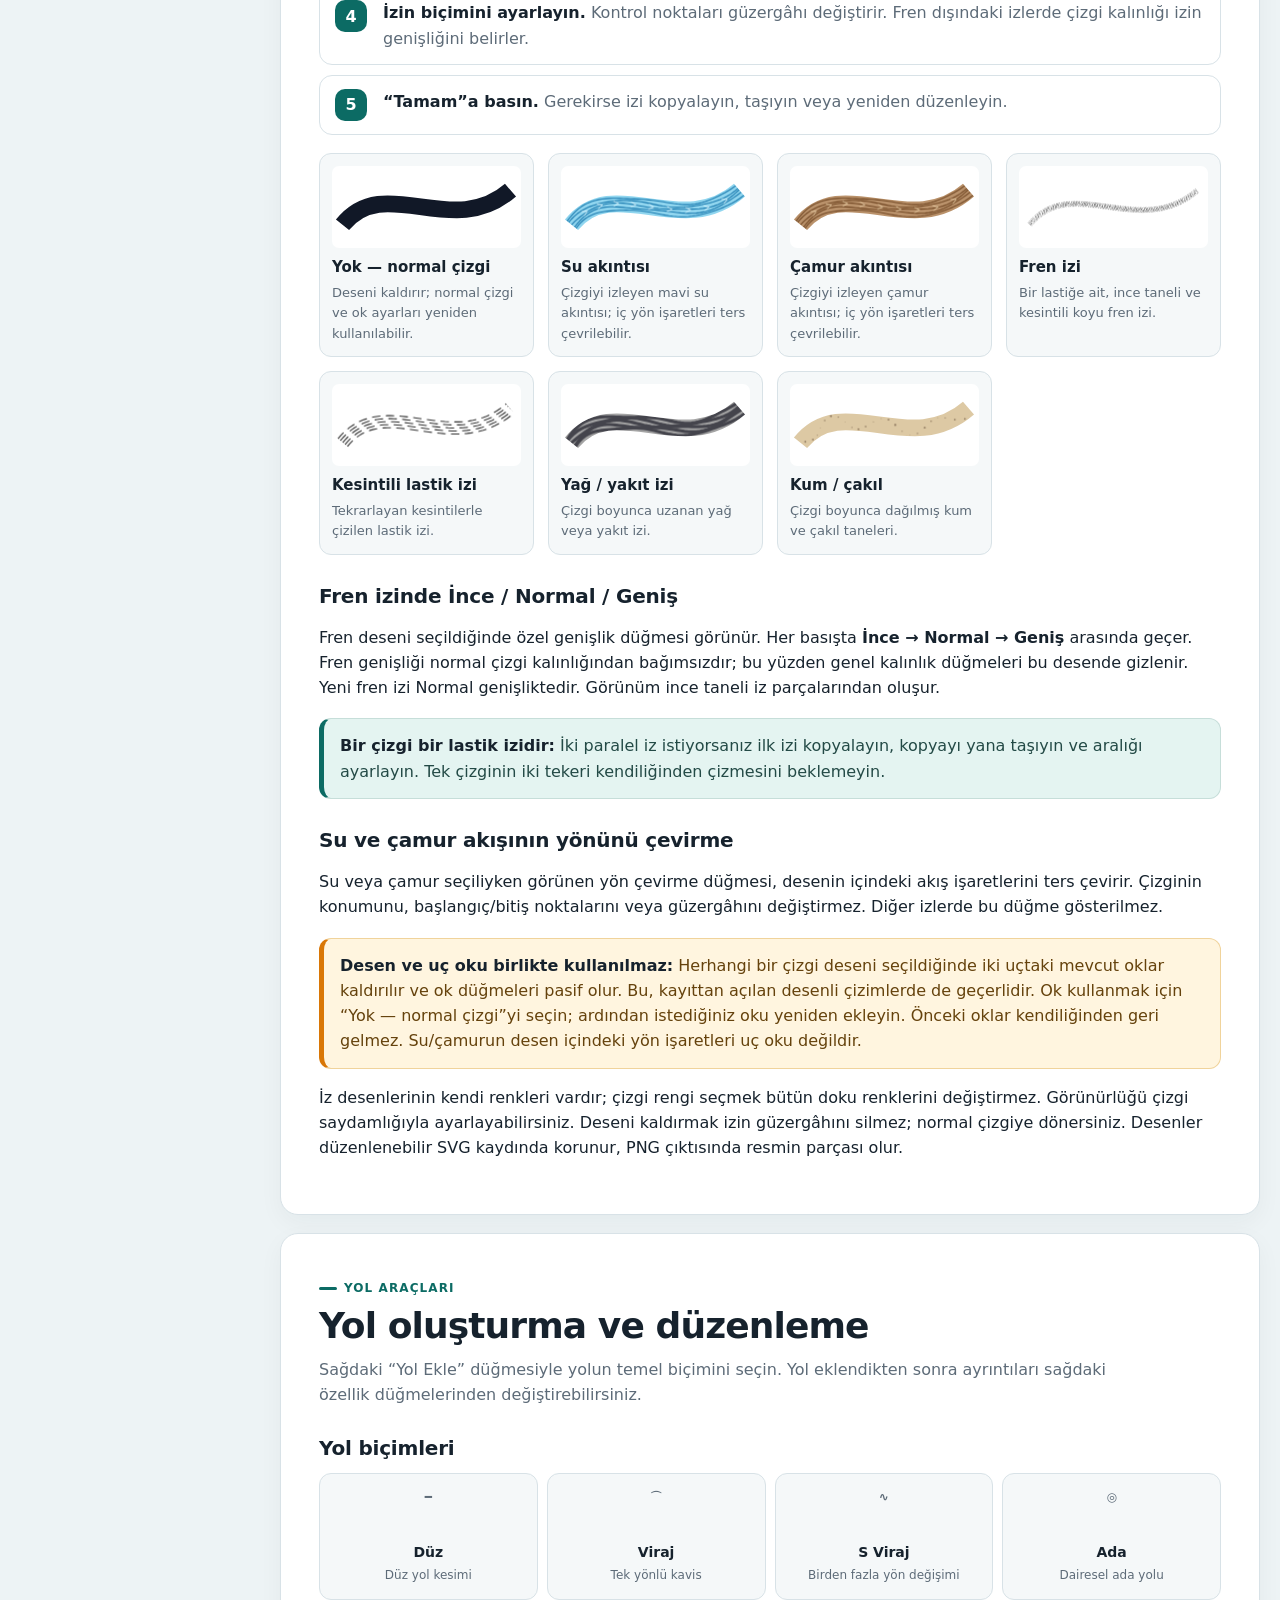
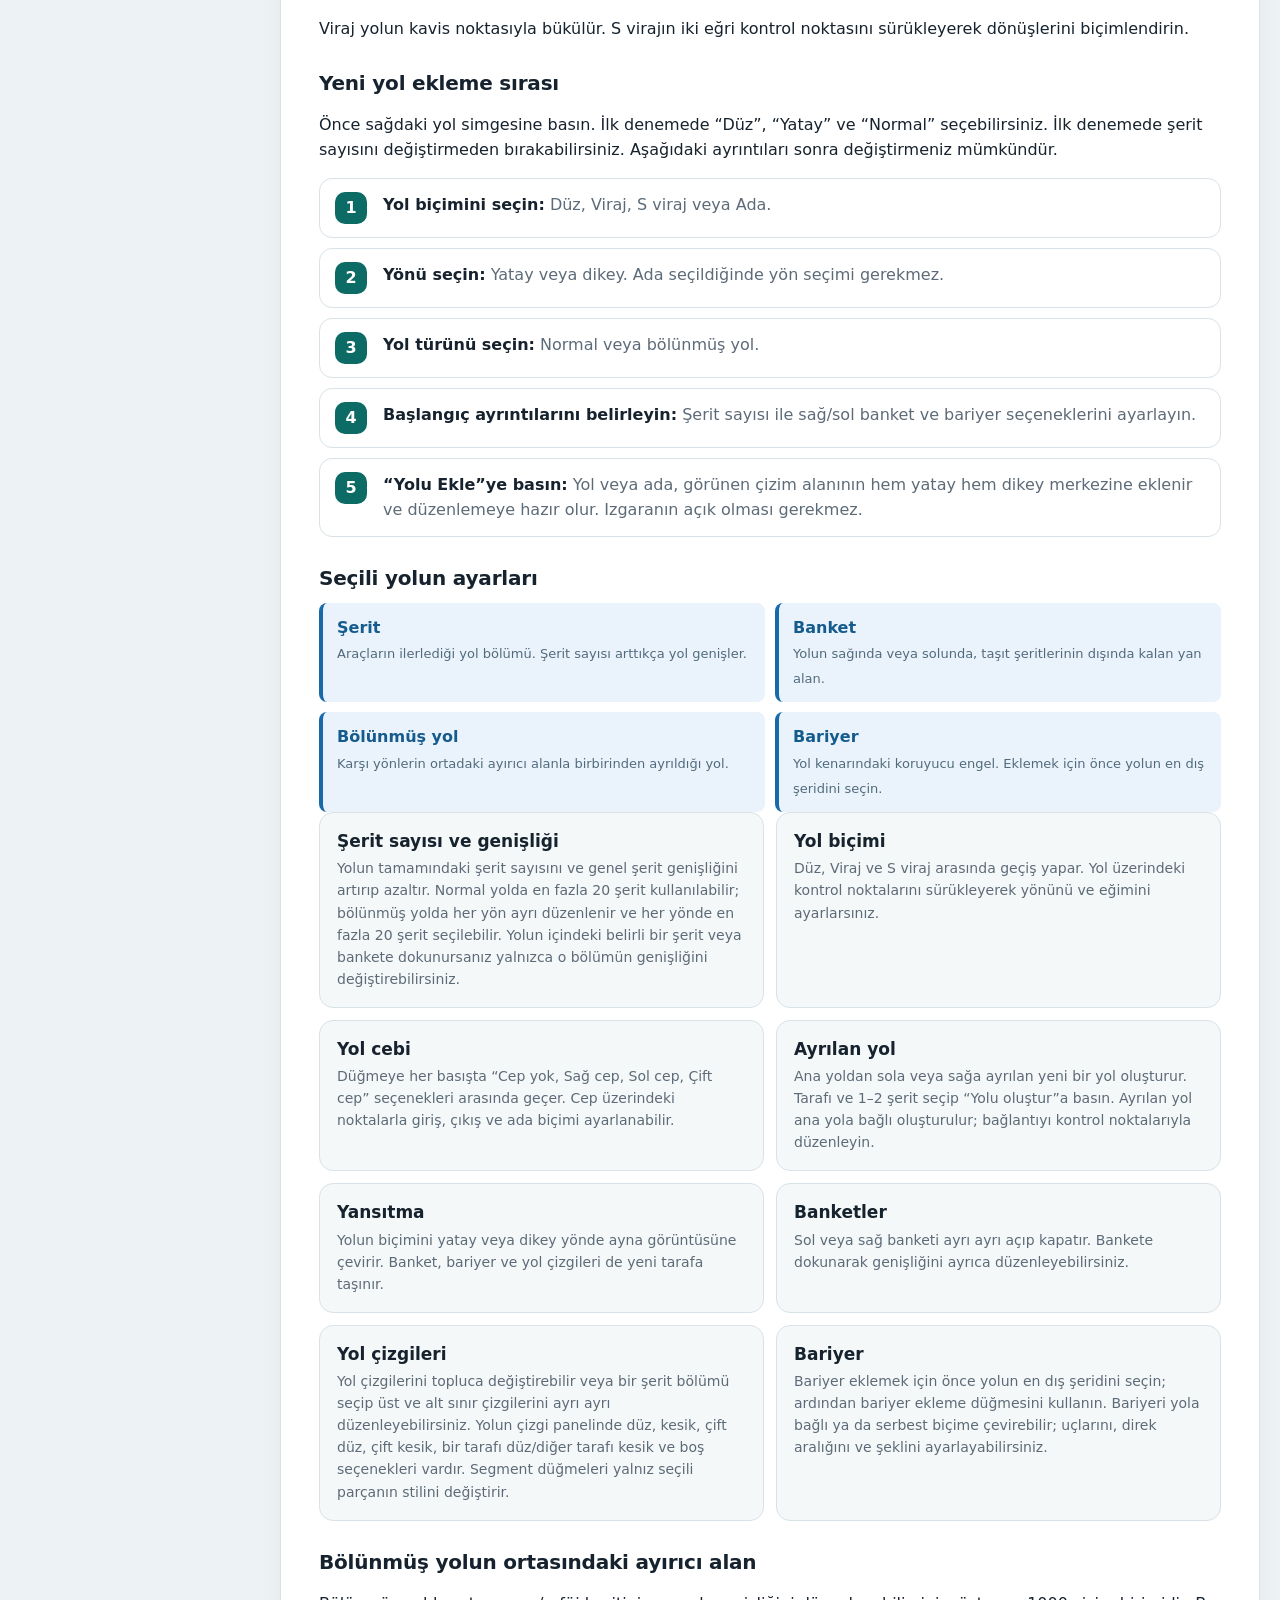
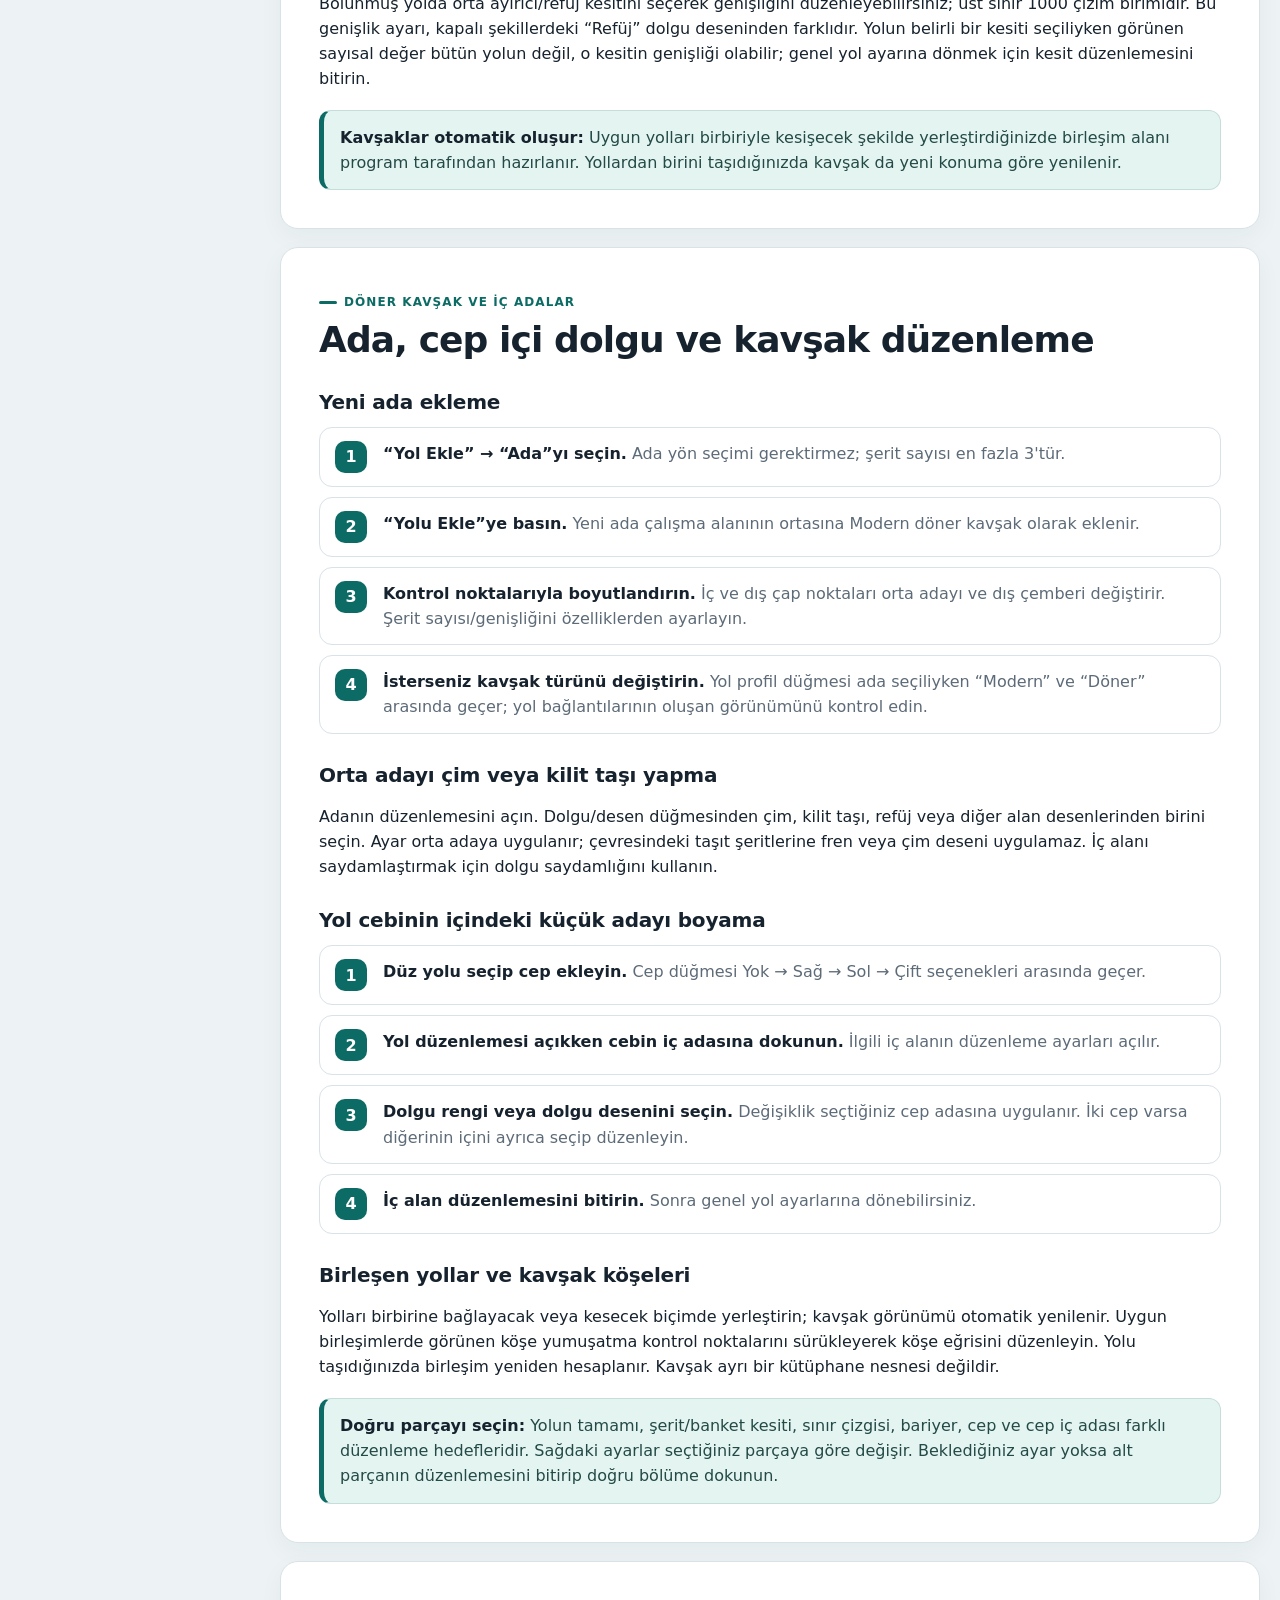
==== commit 94da5a1c: "Simplify 48 vehicle views and reorganize machinery and other categories" ====
--- a/kilavuz.html
+++ b/kilavuz.html
@@ -1567,7 +1567,7 @@
                 <p>Önce araç türünü, sonra istediğiniz çeşidi seçin. Ekledikten sonra araç rengi, üst/yan görünüm,
                   temsili görünüm, yatay/dikey çevirme, dönüş açısı ve boyut ayarlanabilir.</p>
                 <p>Otobüs türünde küçük, orta ve büyük olmak üzere üç seçenek bulunur.</p>
-                <p>Beton mikseri, beton pompası, biçerdöver, karavan, çöp kamyonu, itfaiye ve iş makinelerini Özel Amaçlı kategorisinde bulabilirsiniz. Yeni araçlarda üst, yan ve alt (reverse) görünümler kullanılabilir.</p>
+                <p>Beton mikseri, beton pompası ve çöp kamyonu Özel Amaçlı; biçerdöverler, lastik tekerlekli ekskavatör ve beko loader İş Makinesi; patpat, çekme karavan ve itfaiye Diğer kategorisindedir. Bu araçlarda üst, yan ve alt (reverse) görünümler kullanılabilir.</p>
               </div>
             </article>
             <article class="card tool-card">
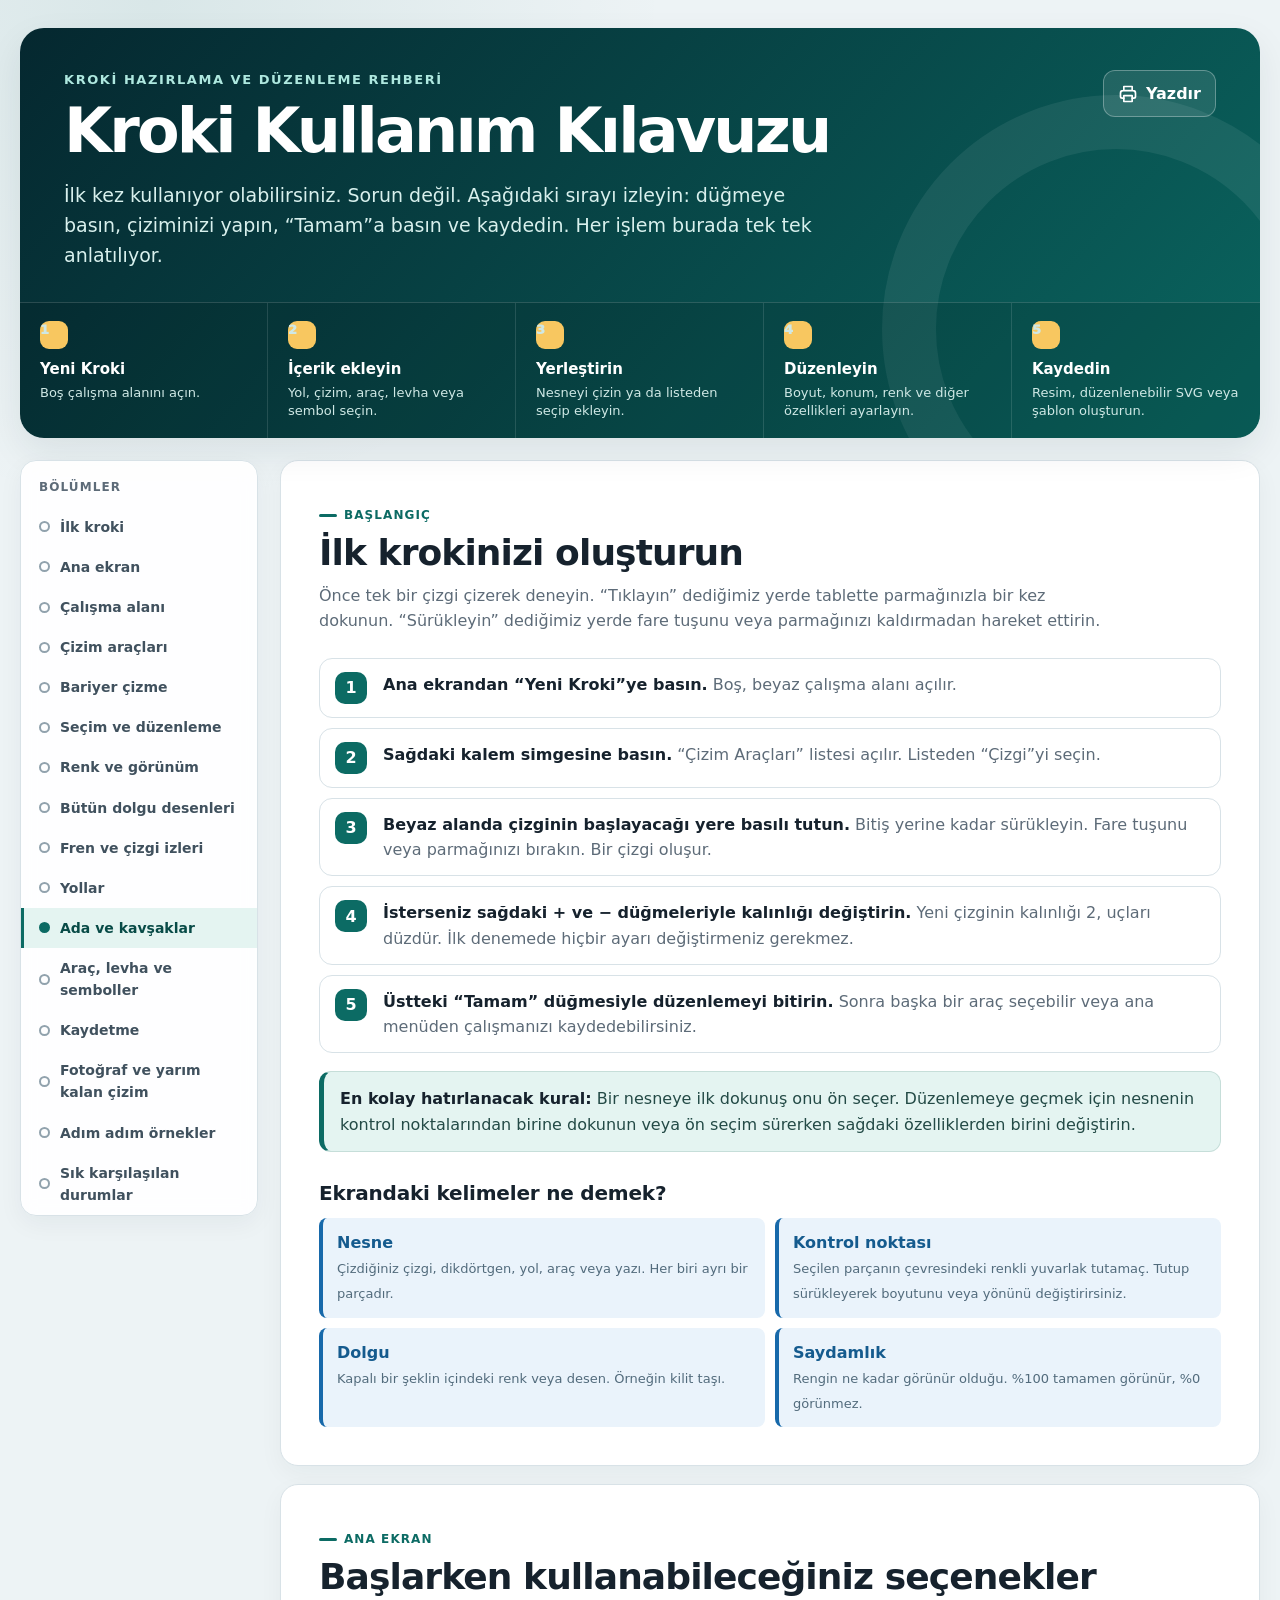
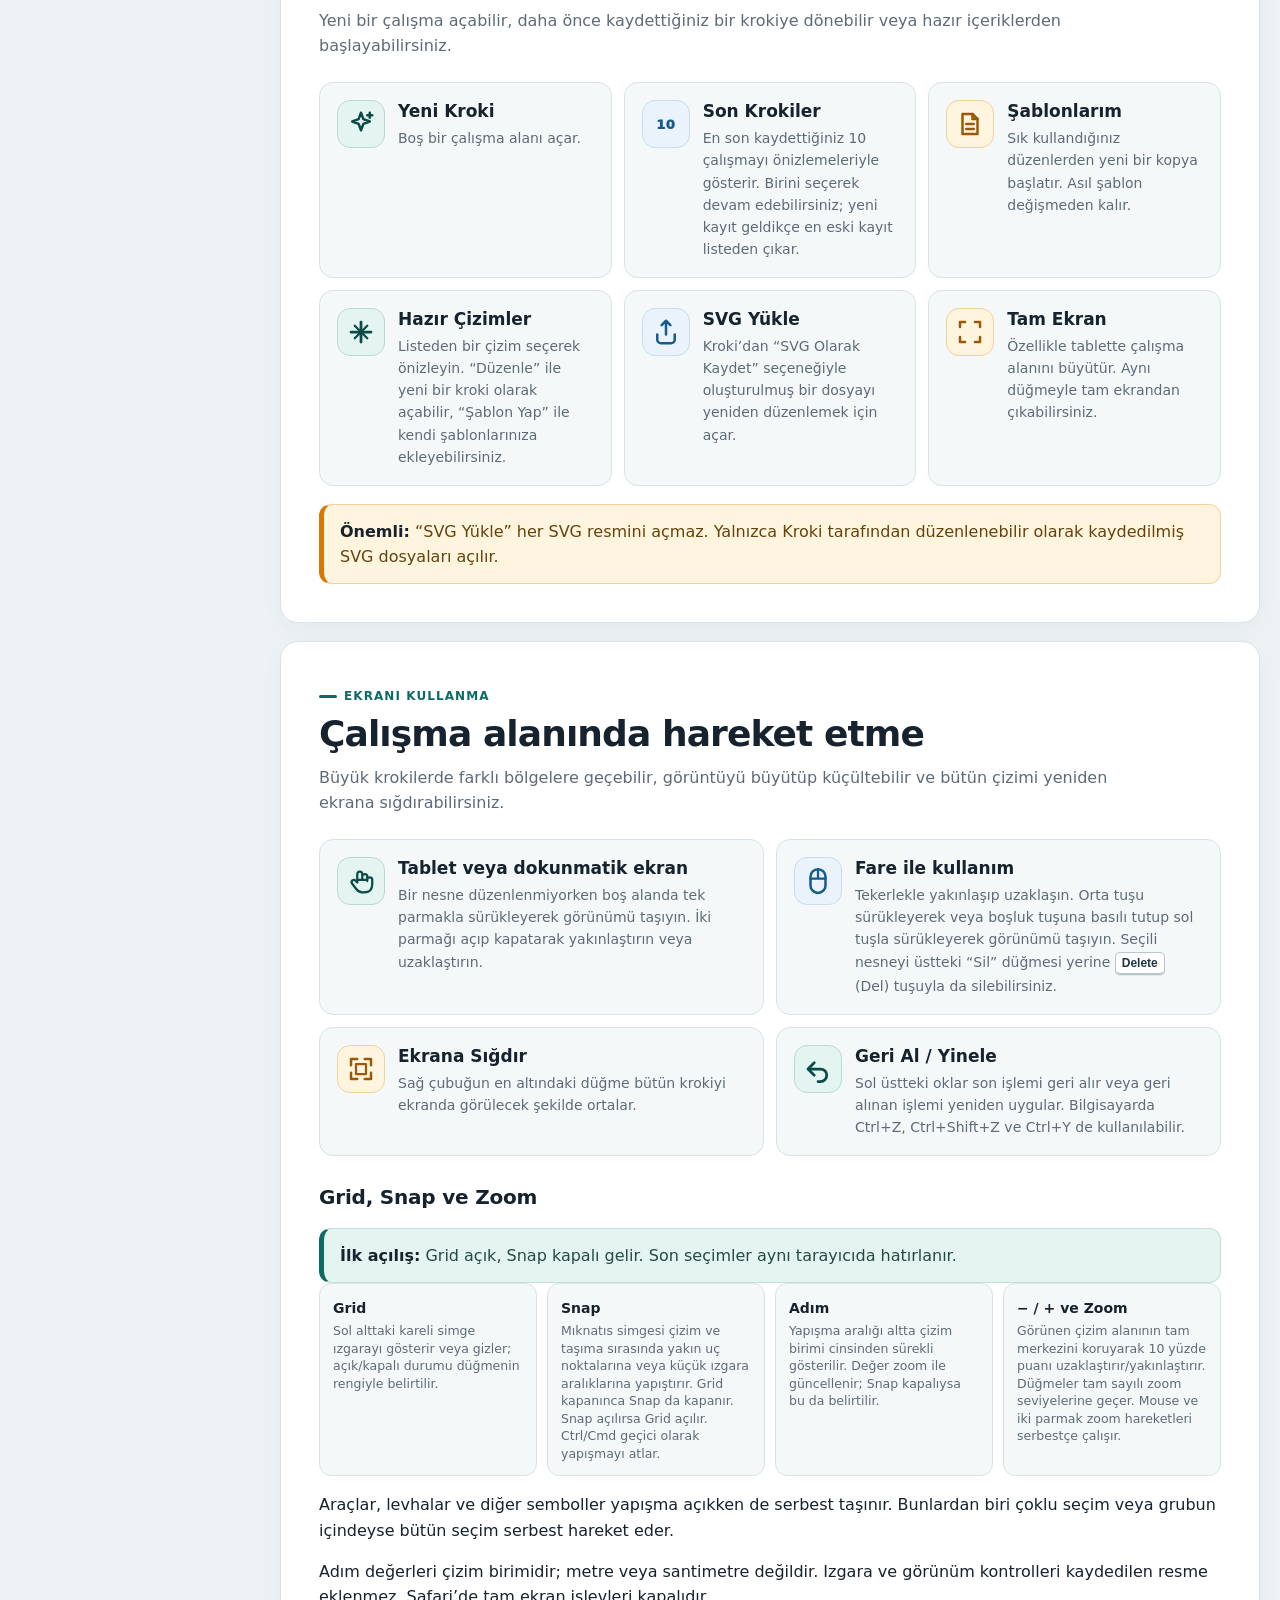
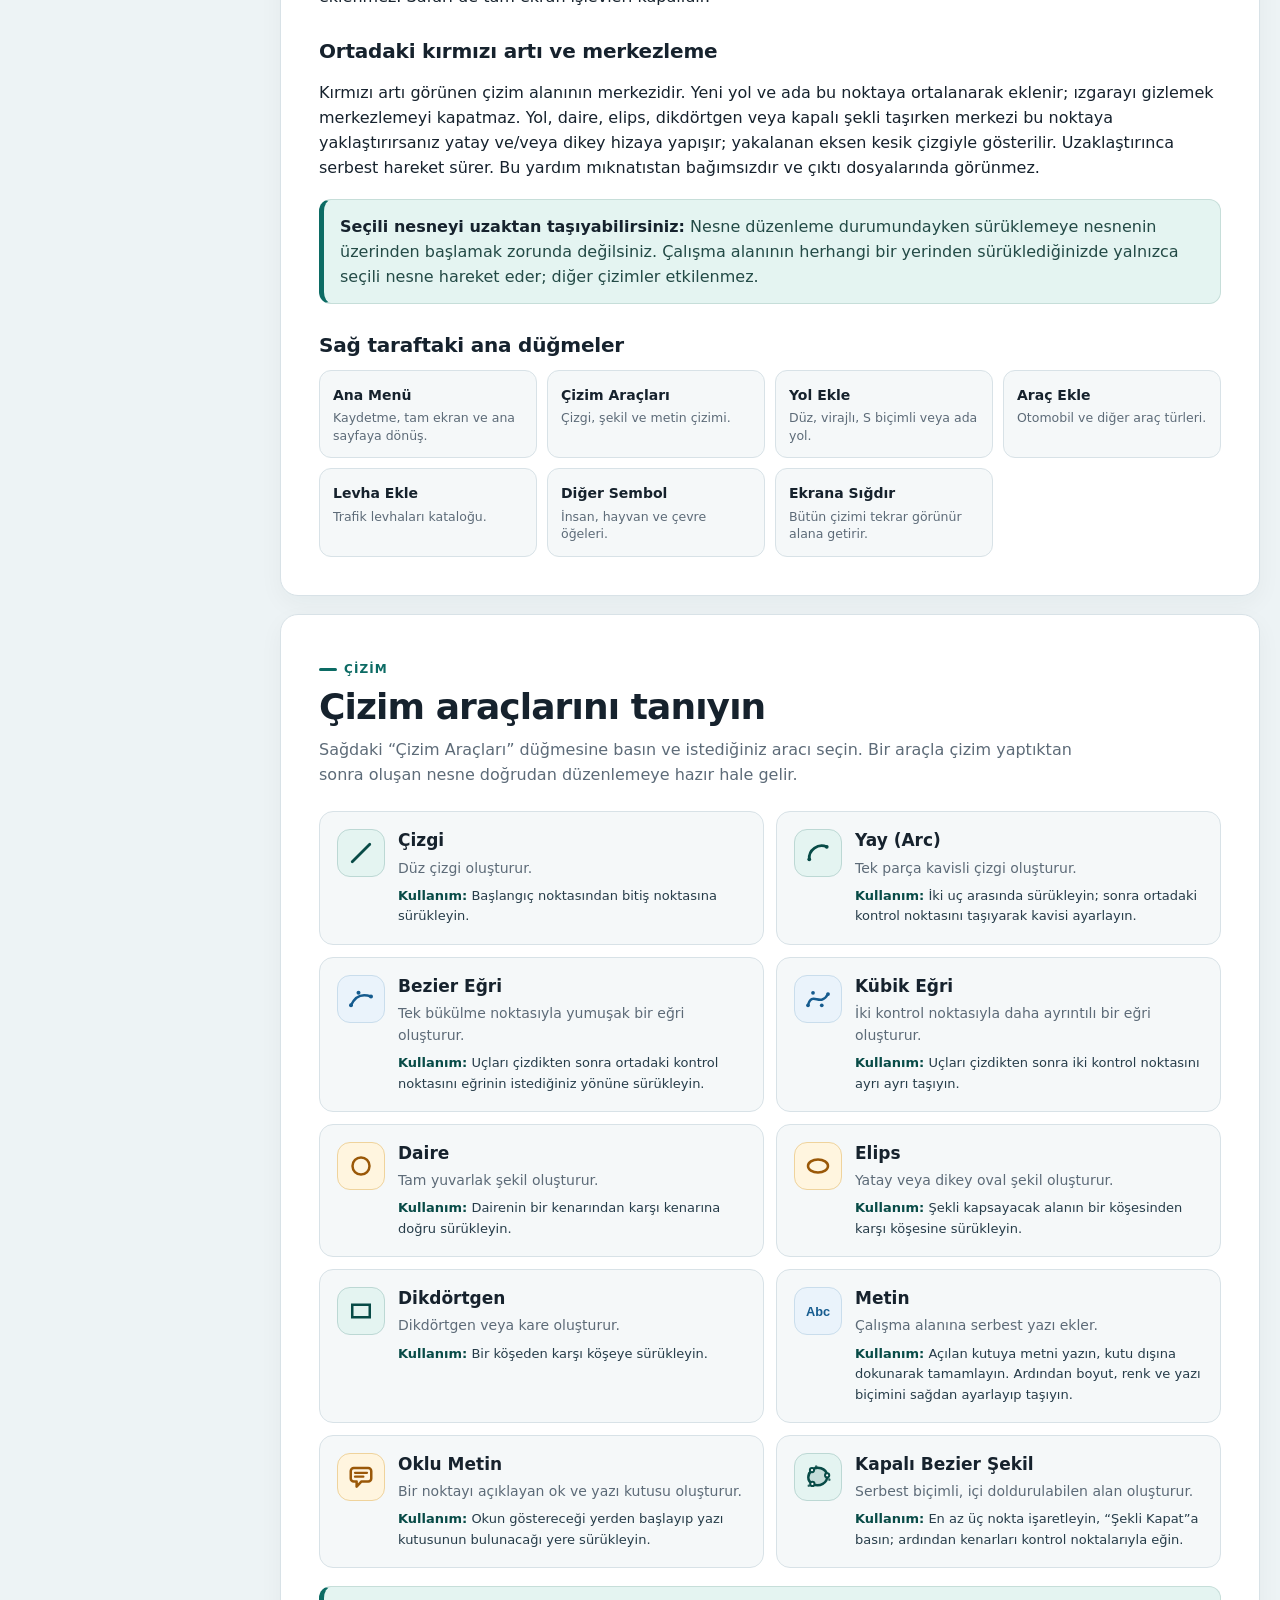
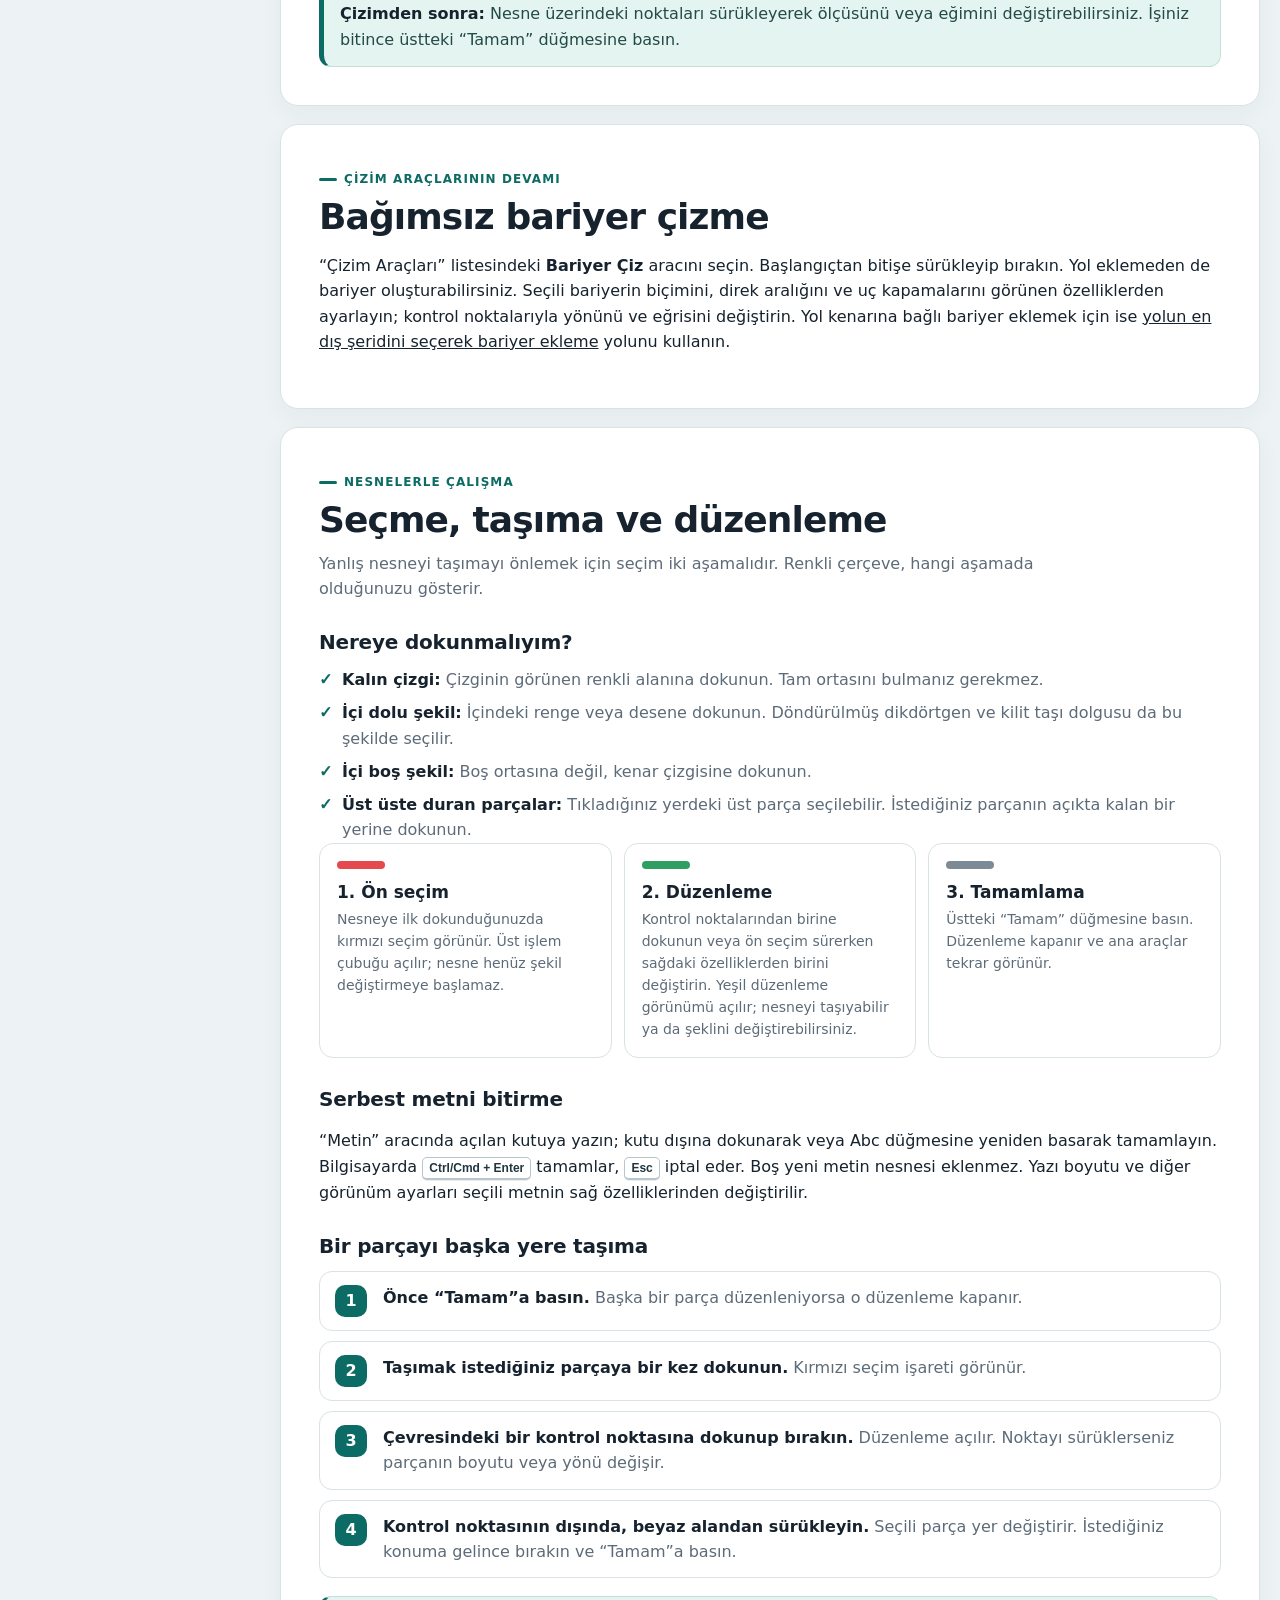
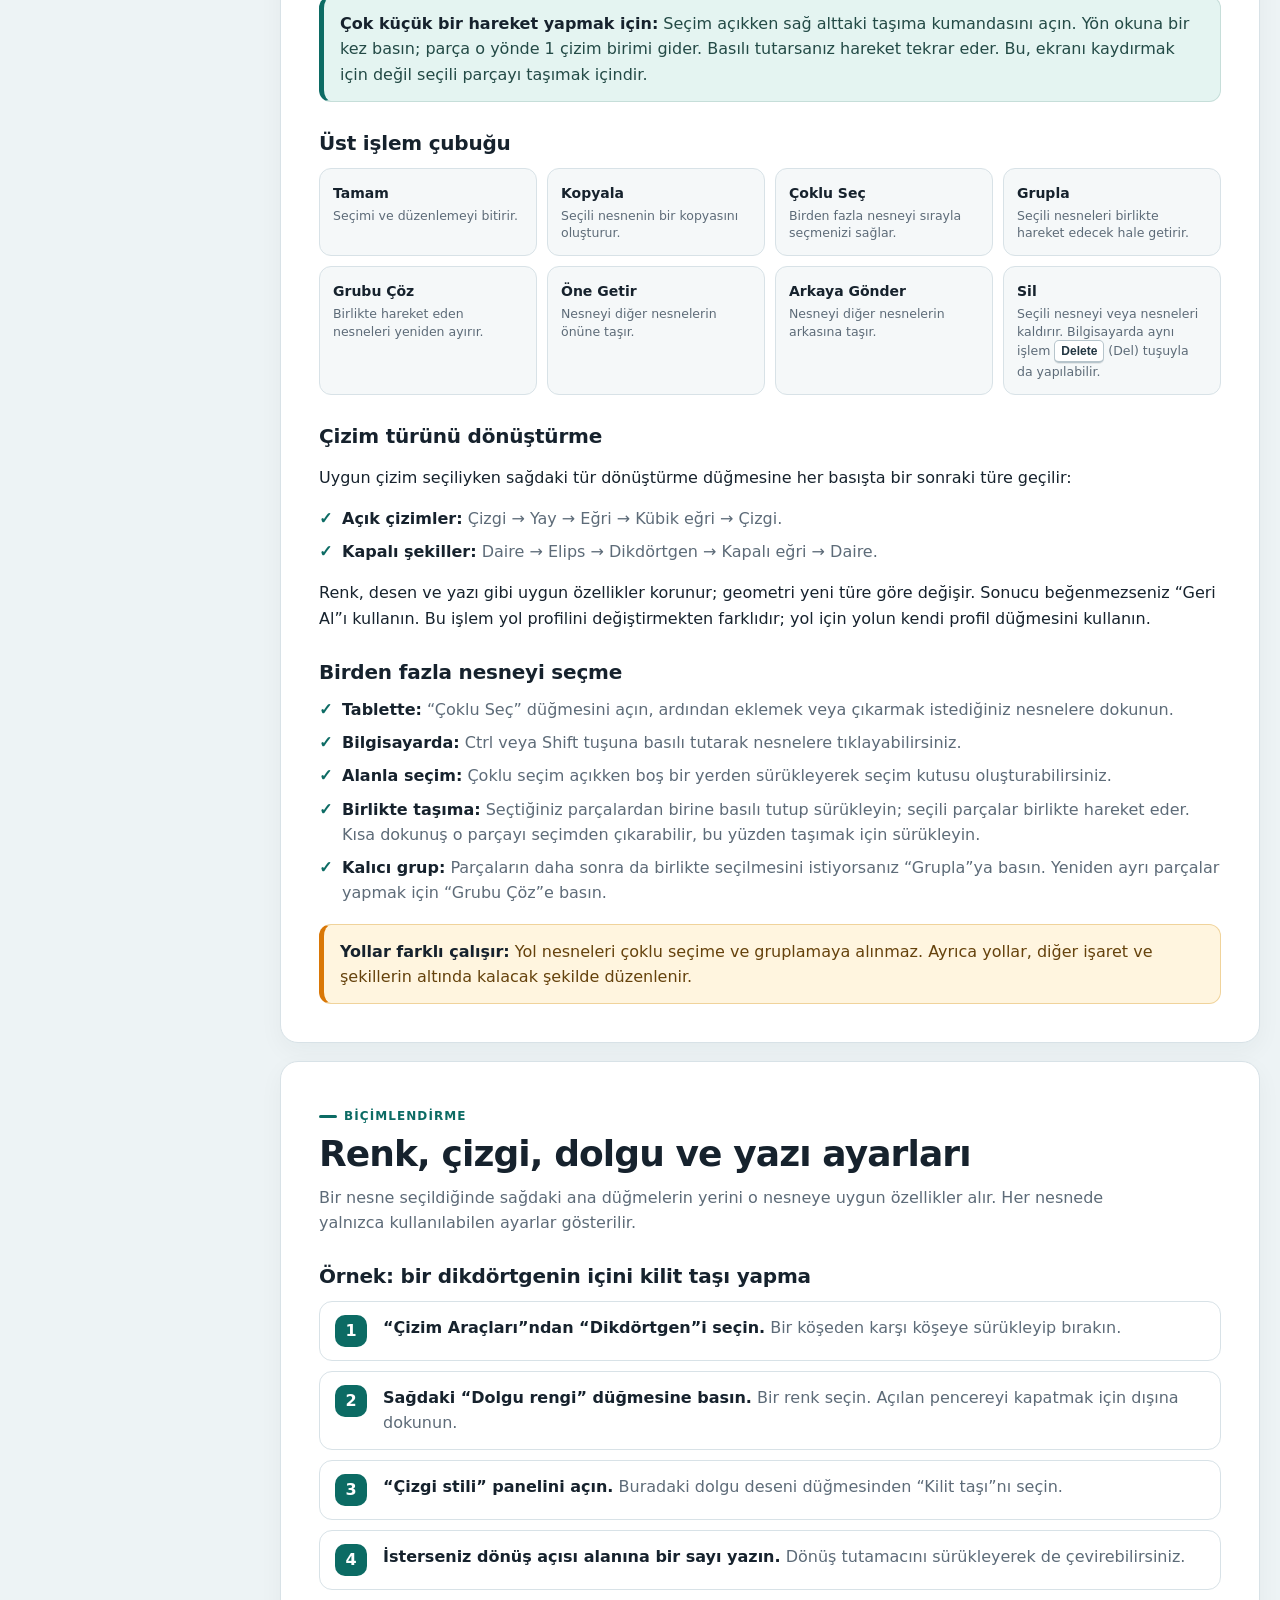
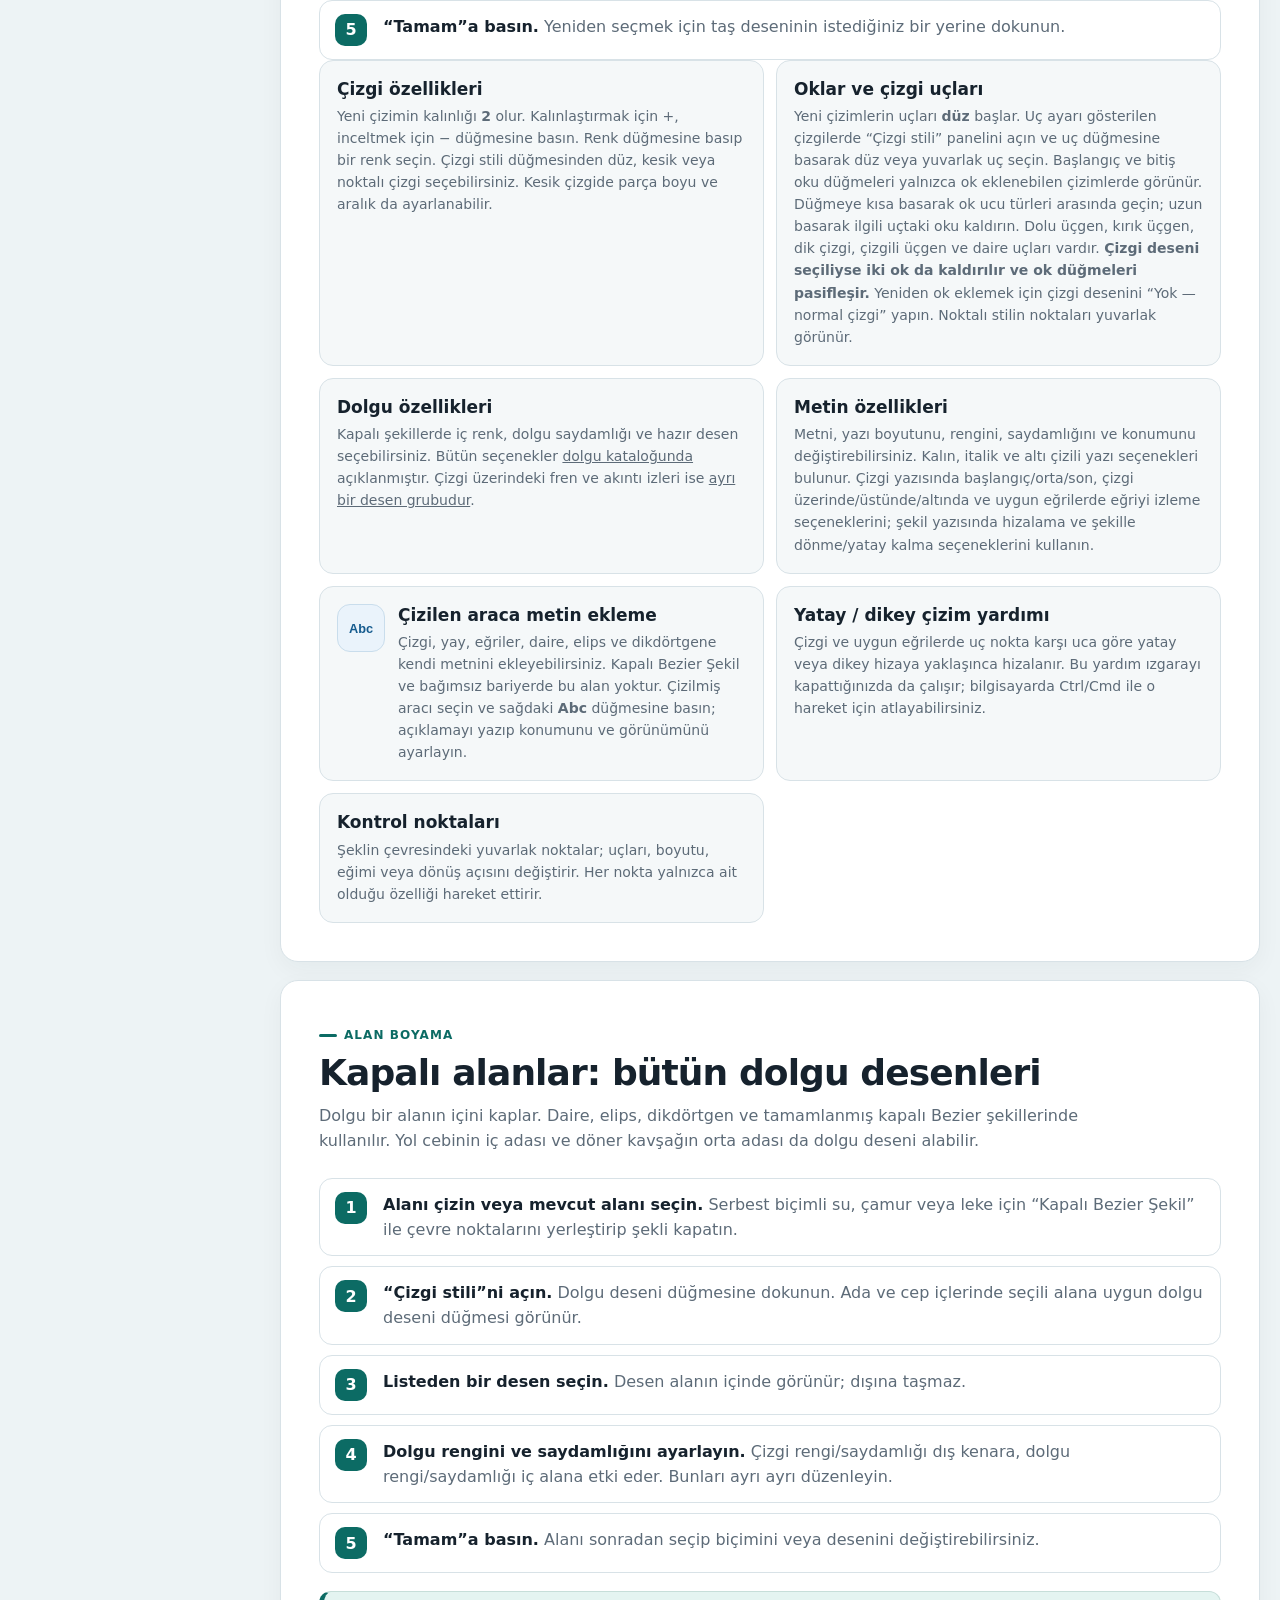
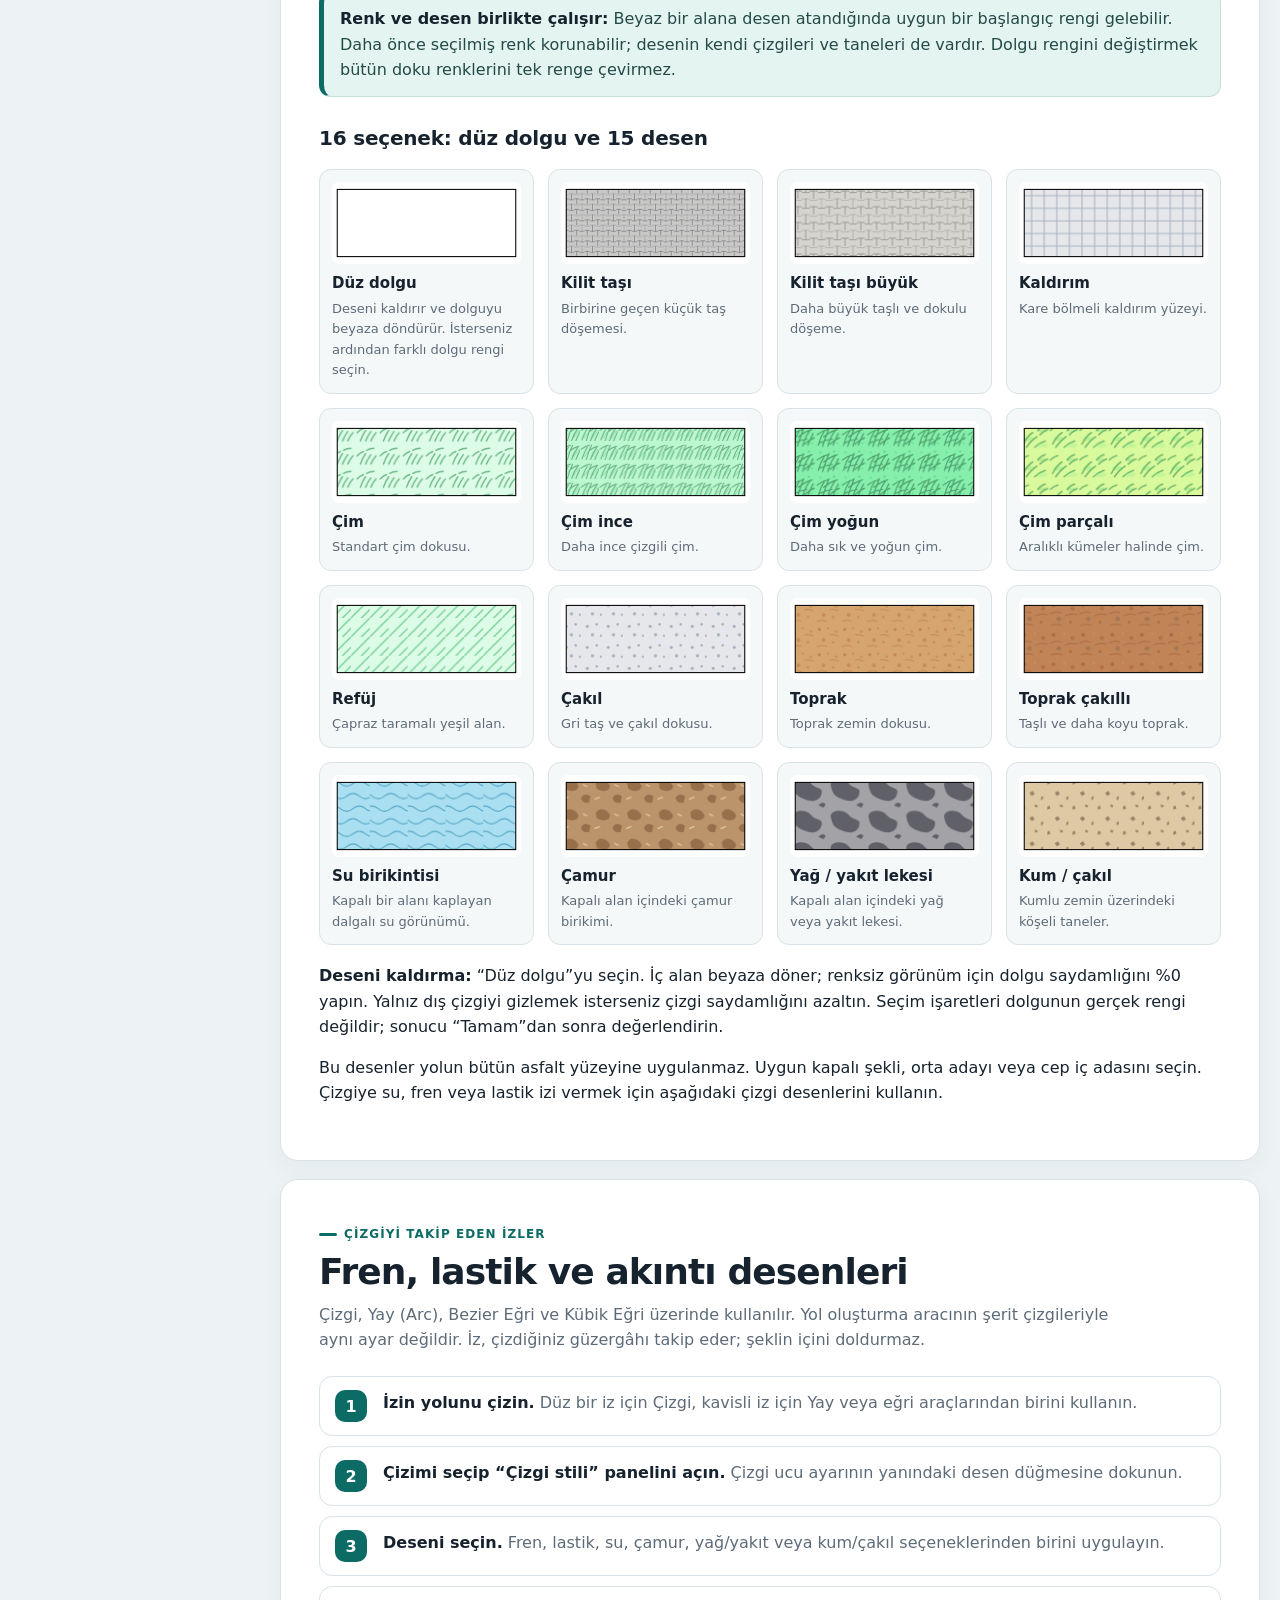
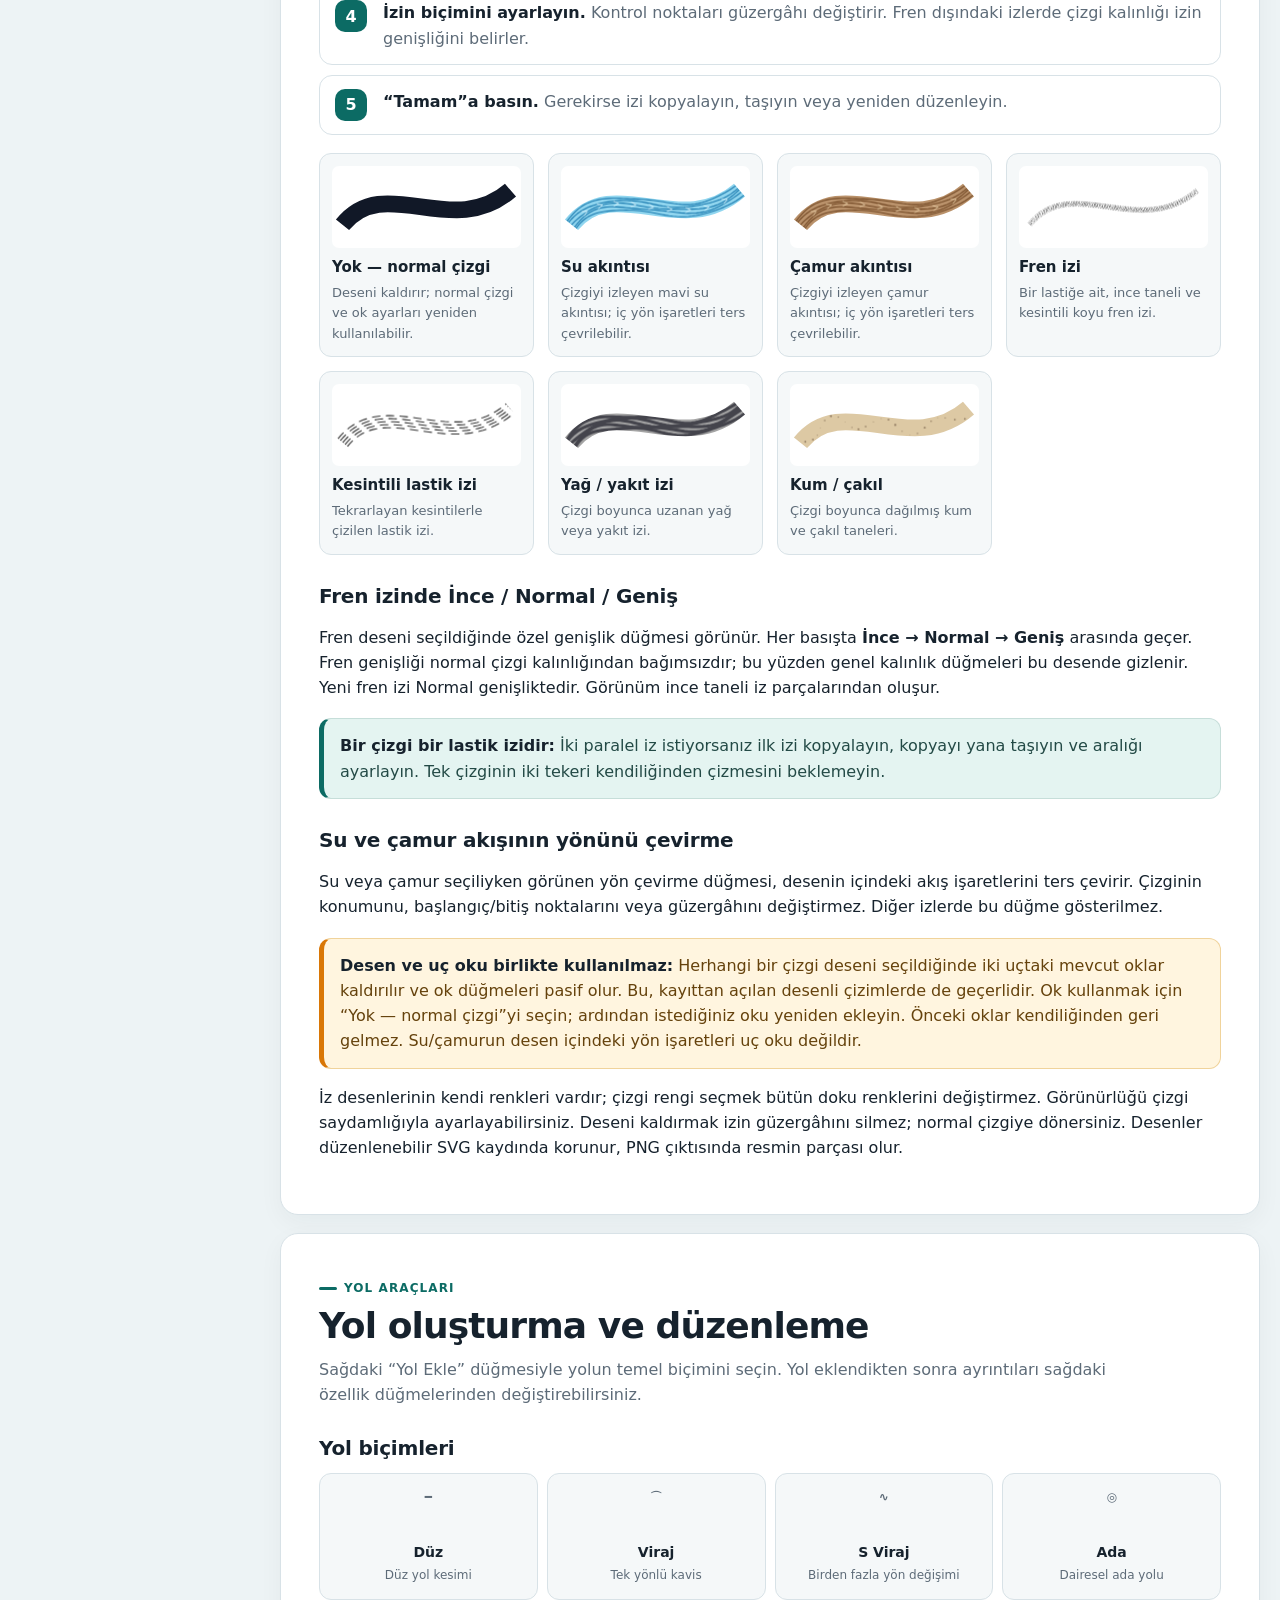
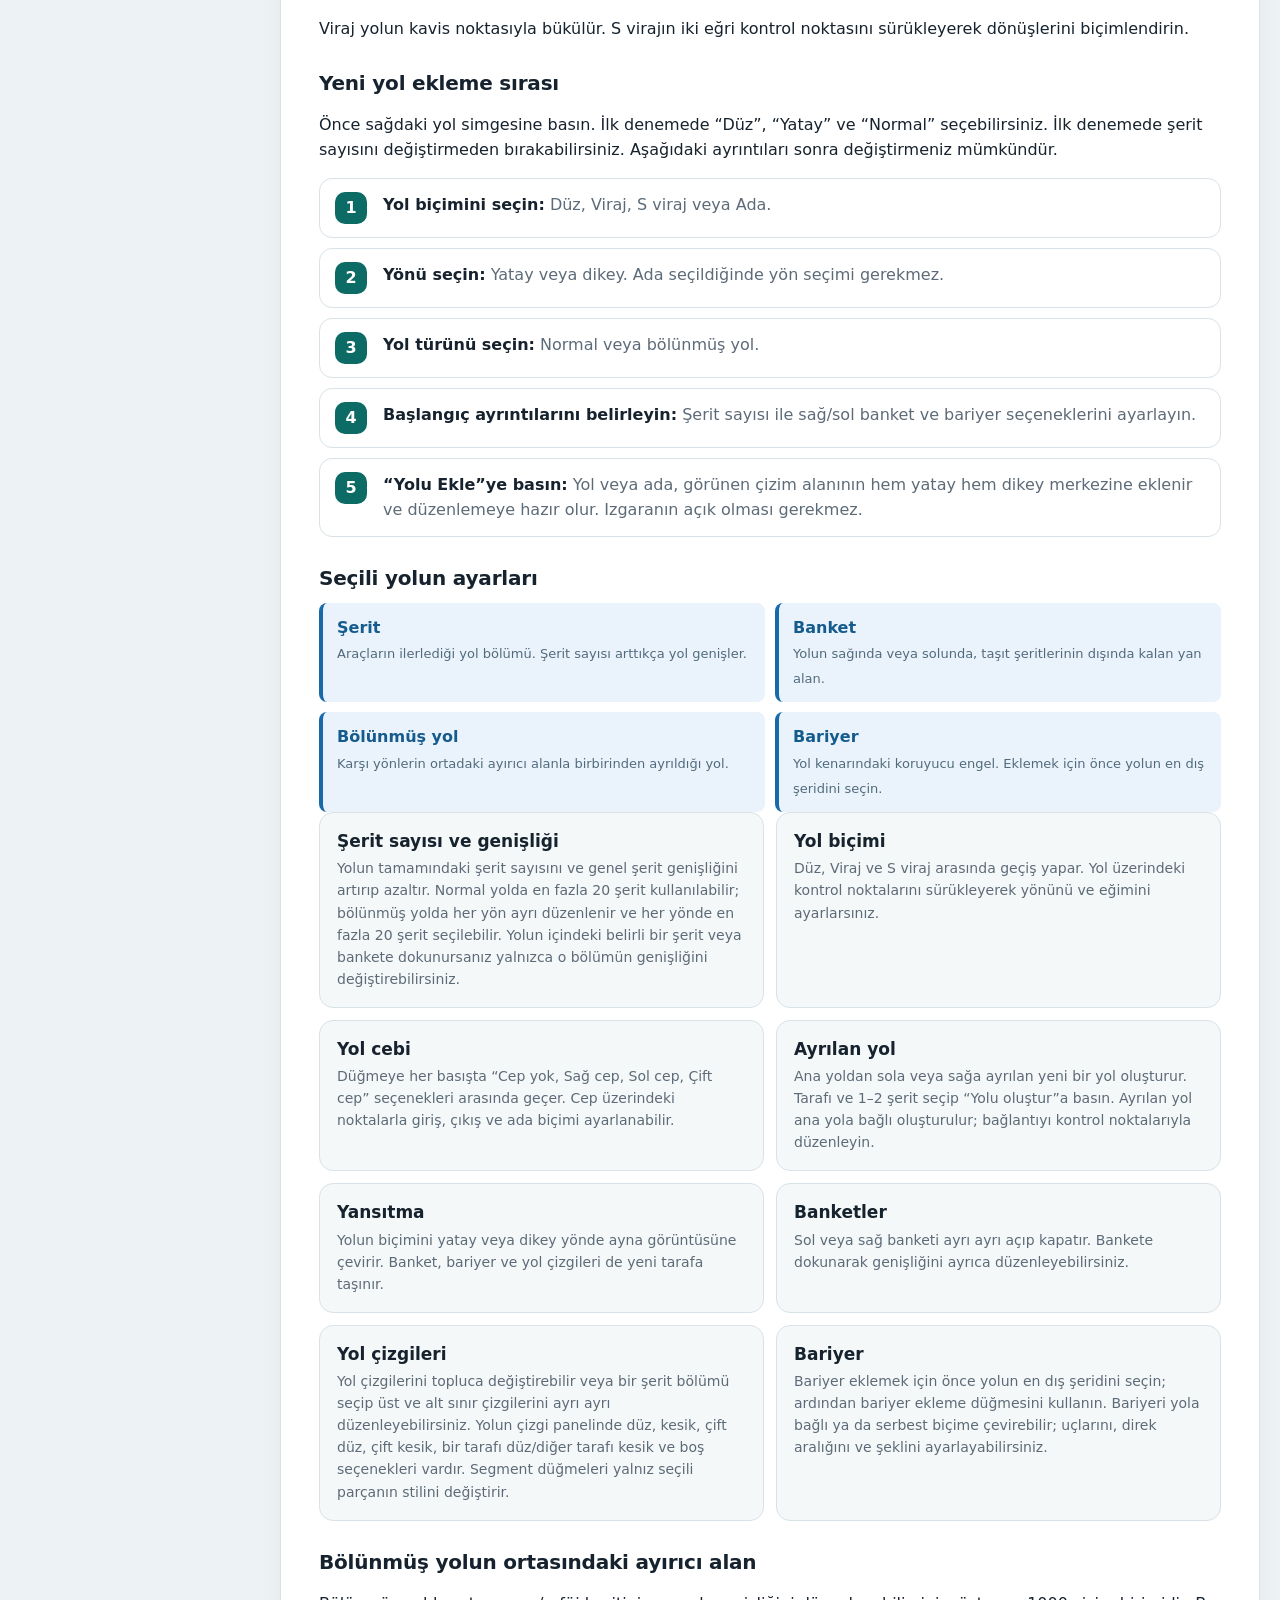
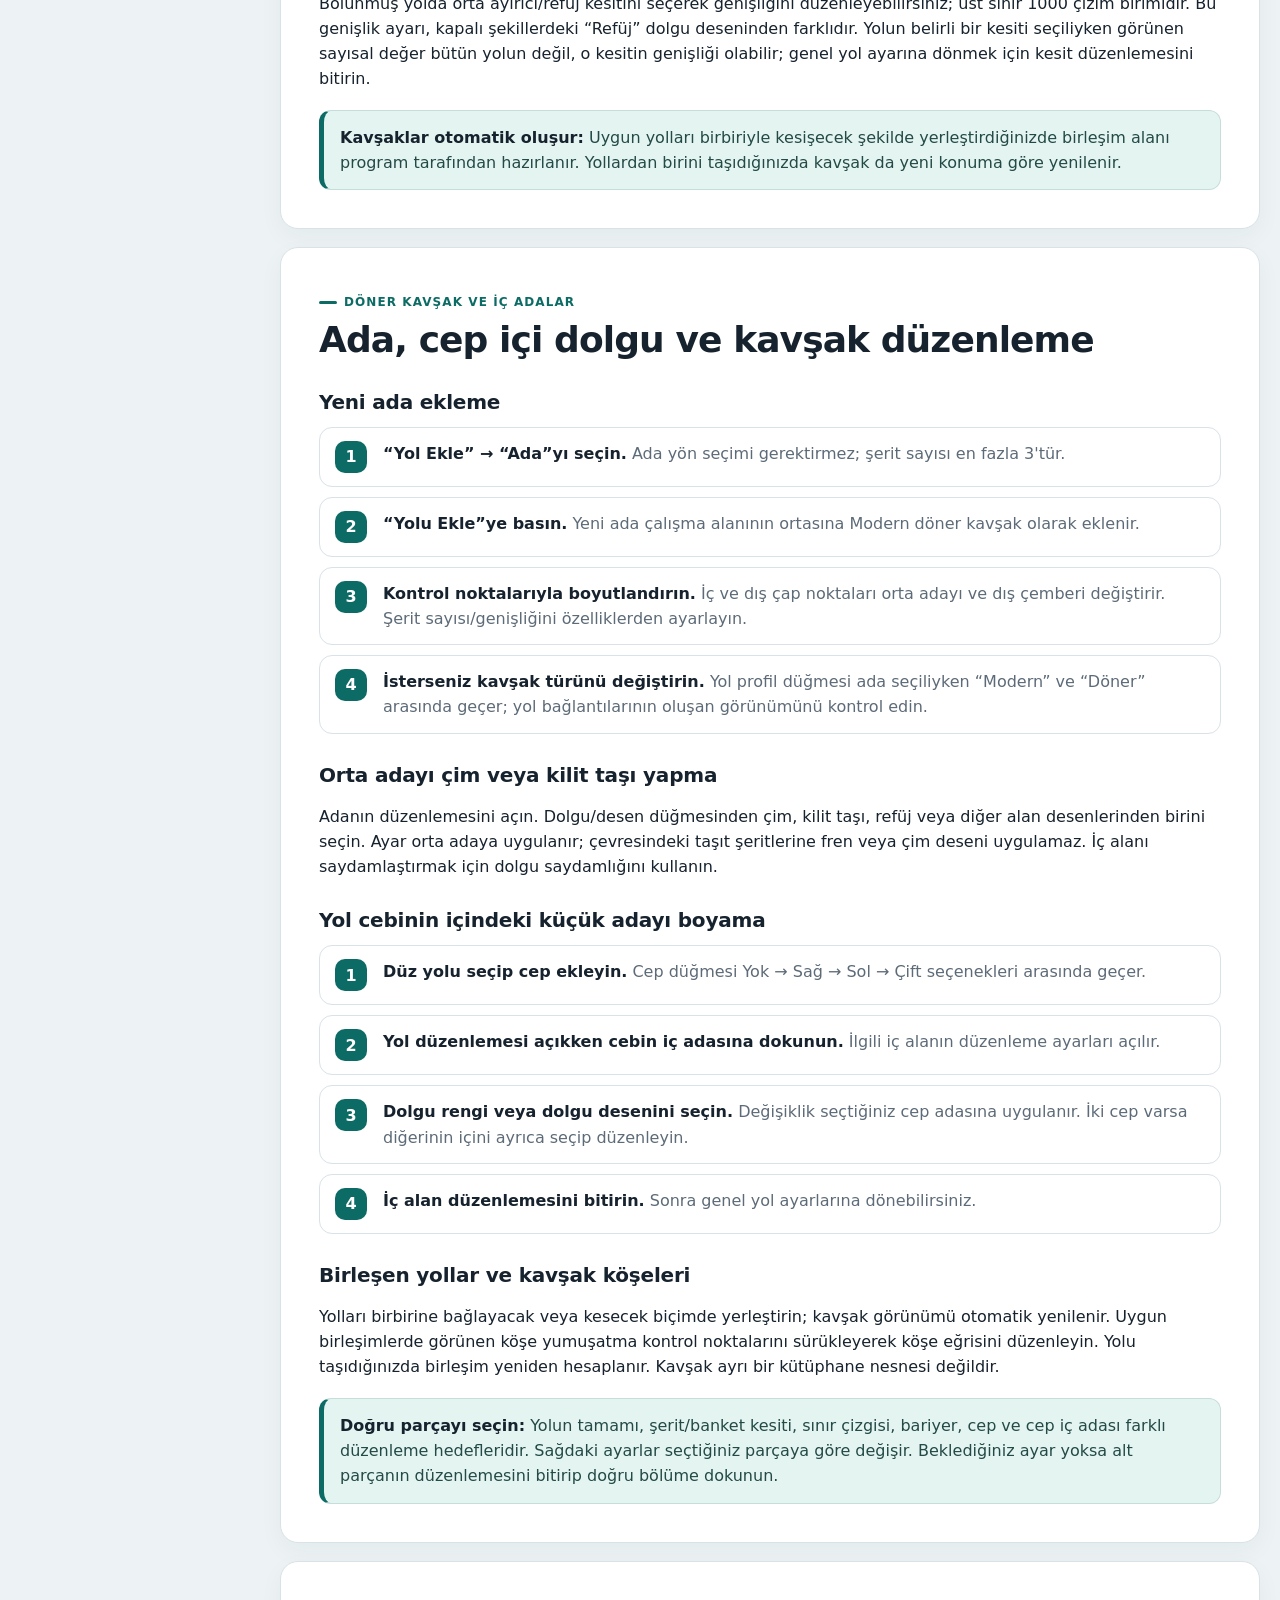
==== commit ee1efdfa: "Add four B-64 speed zone signs with editable two-digit limits" ====
--- a/kilavuz.html
+++ b/kilavuz.html
@@ -1594,6 +1594,7 @@
           <p>Seçili levhada <strong>Abc</strong> düğmesi varsa düzenlenebilir alanları açın. Yer/yön adı, ikinci satır,
             mesafe, il/ilçe adı veya şube numarası gibi alanlar levhaya göre ayrı gösterilir. Değerleri ilgili alana yazın;
             levhanın yazı yerleşimi ve uygun çerçevesi metne göre uyarlanır. Her levhanın yazısı değiştirilemez.</p>
+          <p>B-64 Hız Sınırı Bölgesi levhaları Bilgi Levhaları kategorisinde, B-63 levhalarından sonra bulunur. Mavi KGM yolu ve beyaz imar yolu seçeneklerinde otomobil, otobüs ve kamyon hızları ayrı ayrı, en fazla iki rakamla düzenlenebilir. “Hız Sınırı Bölgesi” başlığı sabittir.</p>
           <p>Tek/çift mesajlı yön levhaları, parmak levhalar ve turistik yön levhalarında görünen alanlar farklıdır.
             Mesafeyi ayrı alan varsa oraya girin; bütün satırları tek metne birleştirmeyin. Boyut ve dönüş ayarları levhanın tamamına etki eder.</p>
           <h3 class="mini-heading">Kan izi ve çarpma noktası</h3>
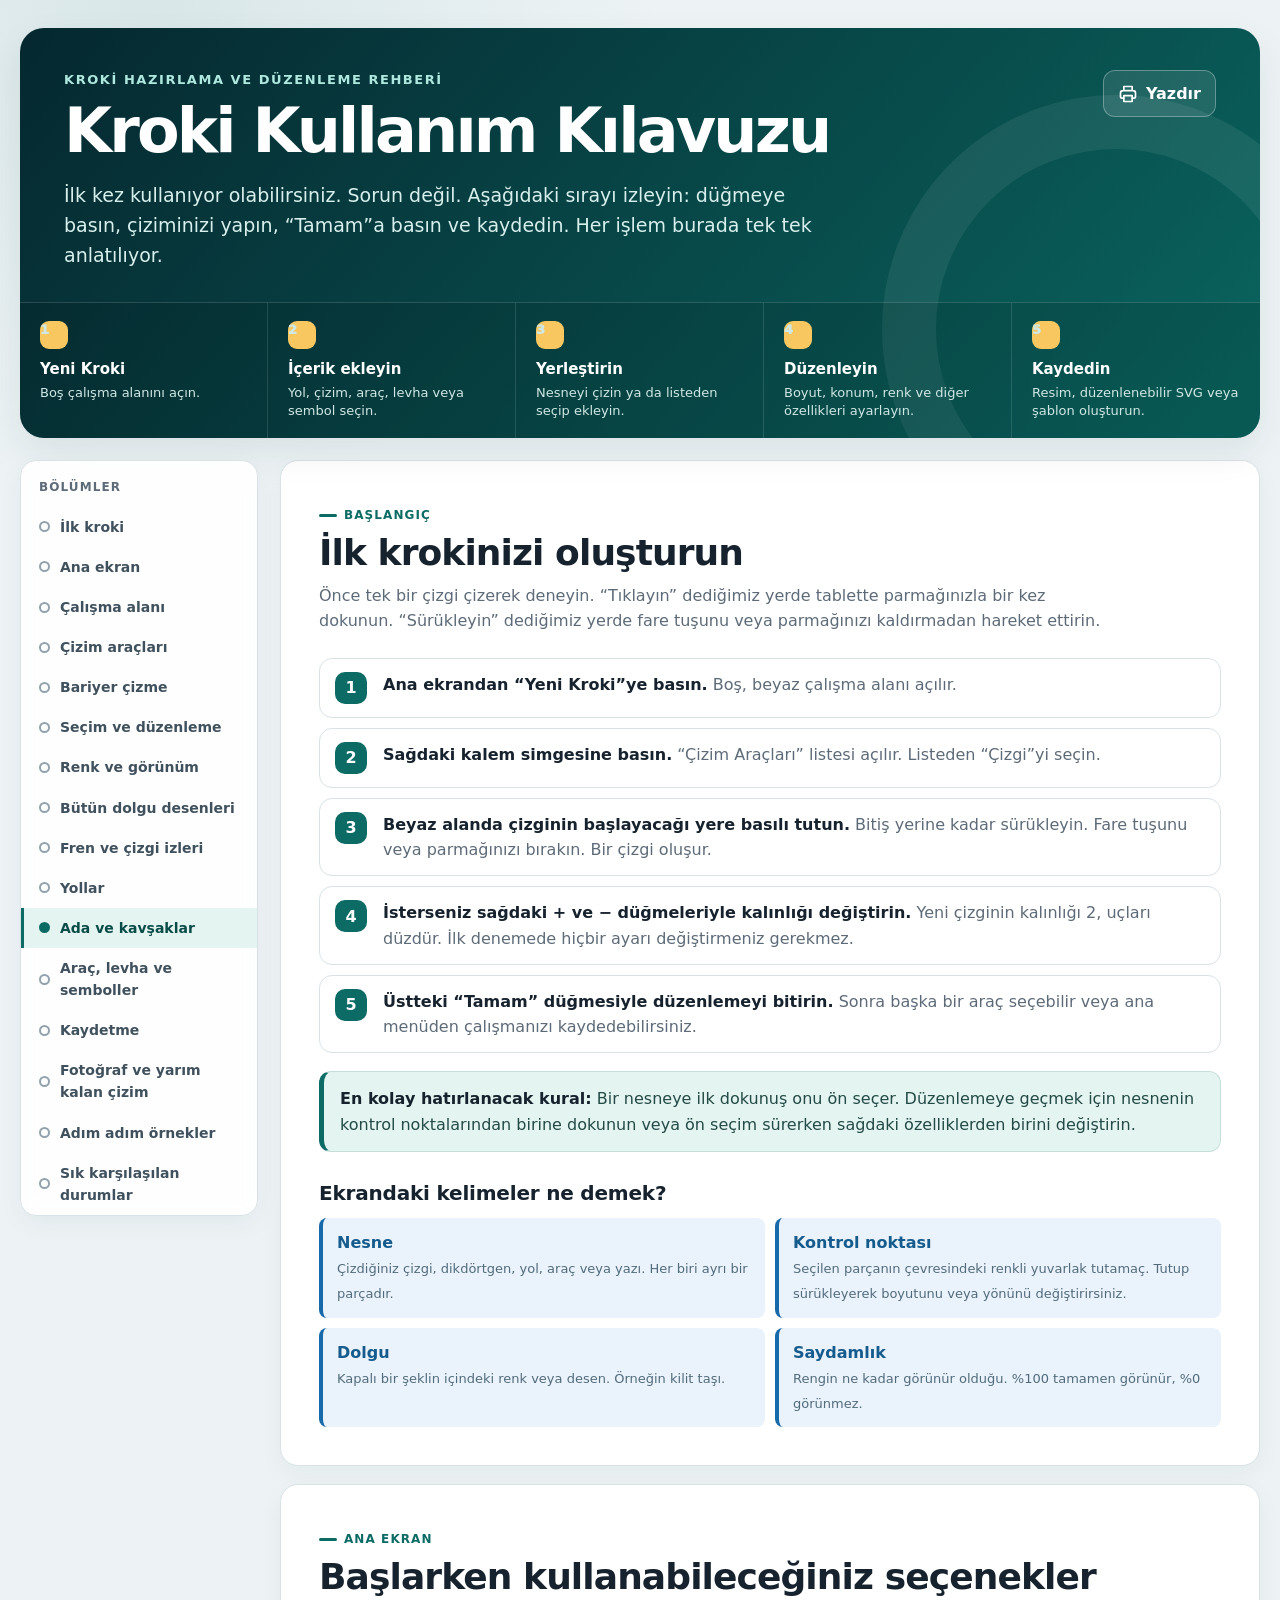
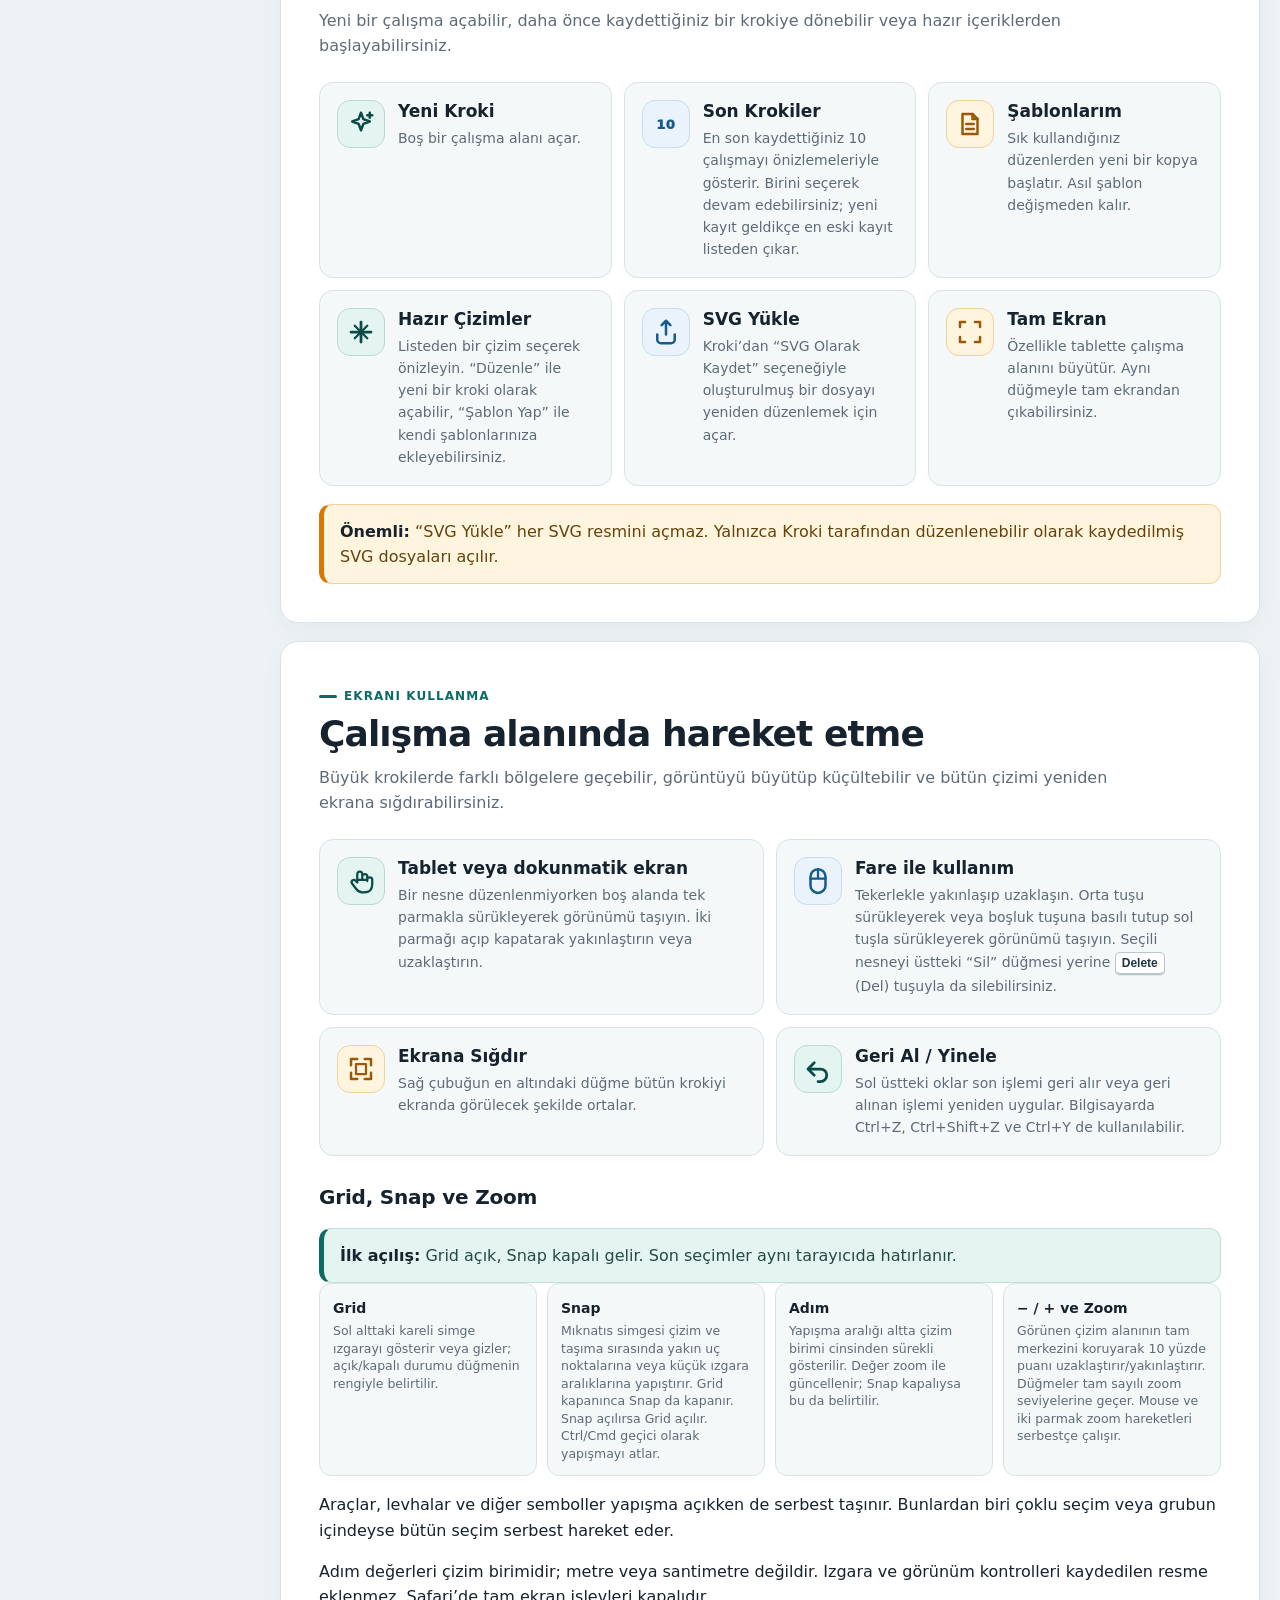
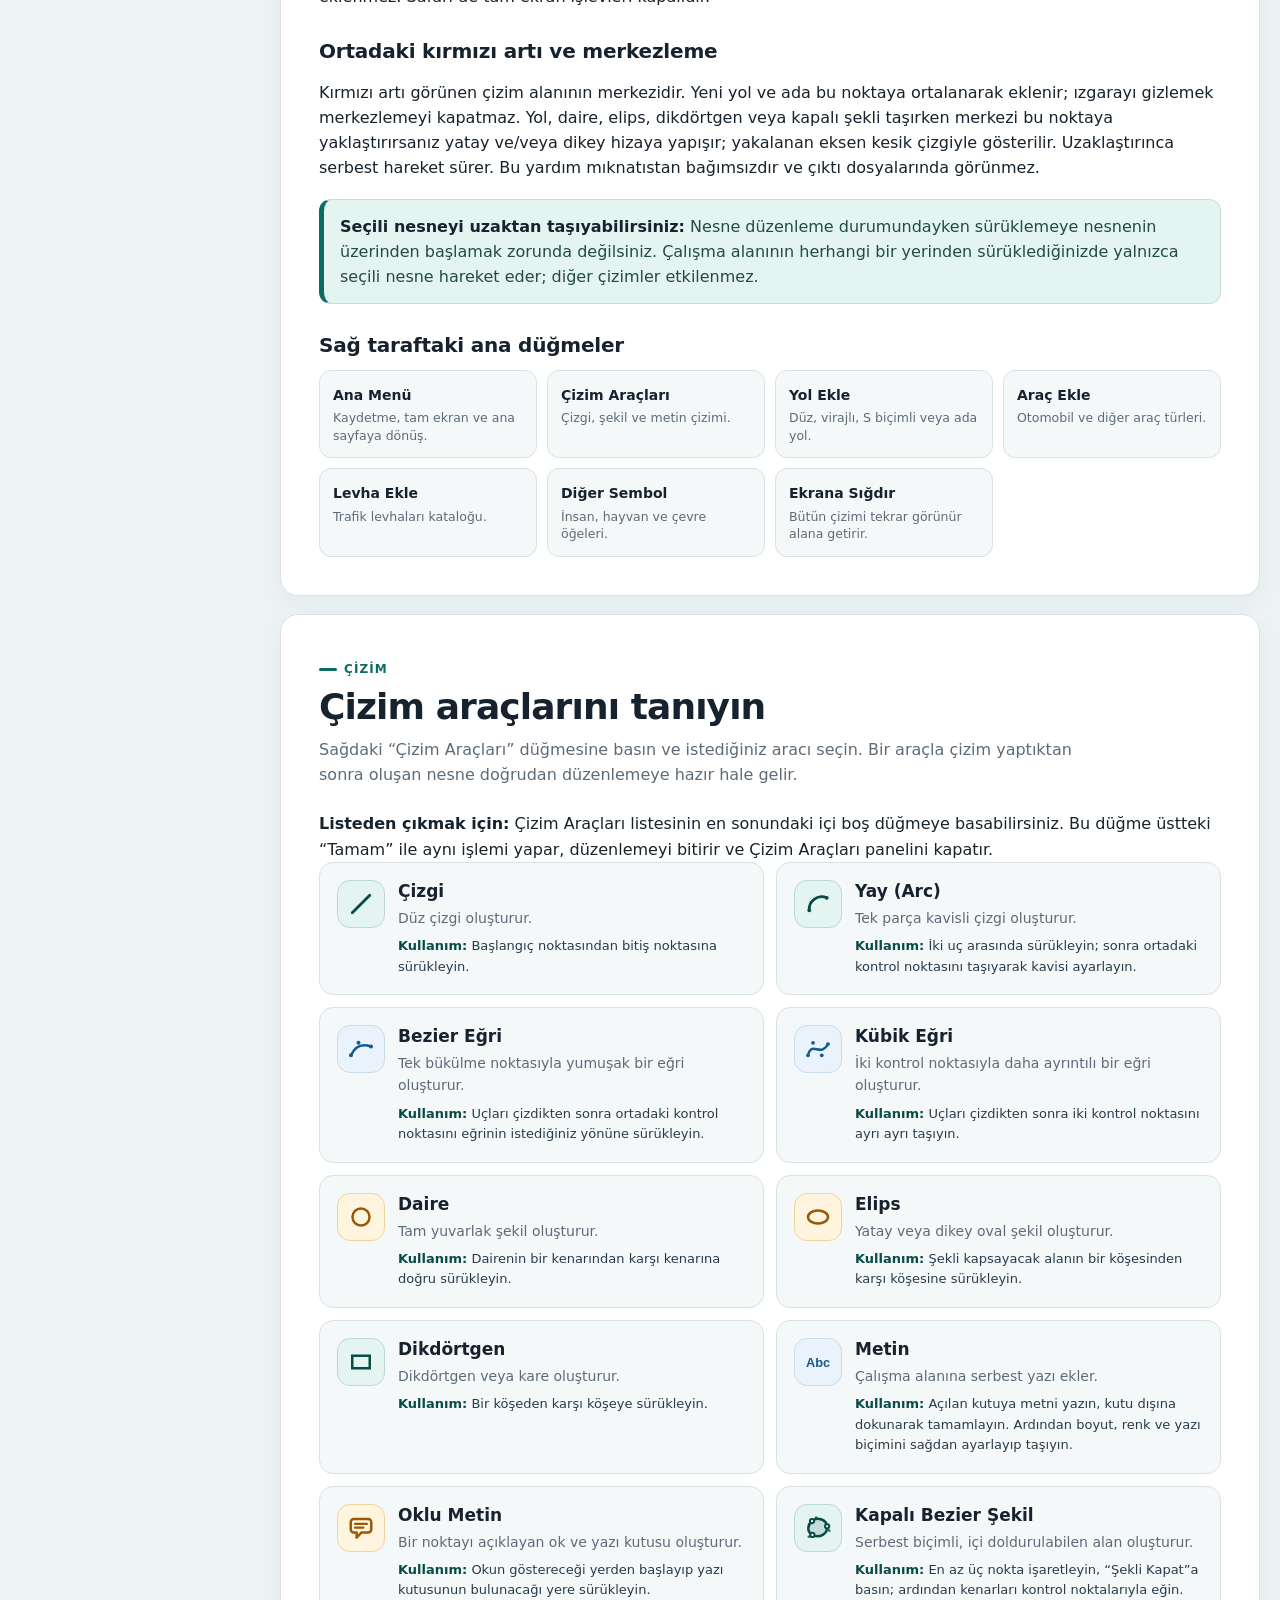
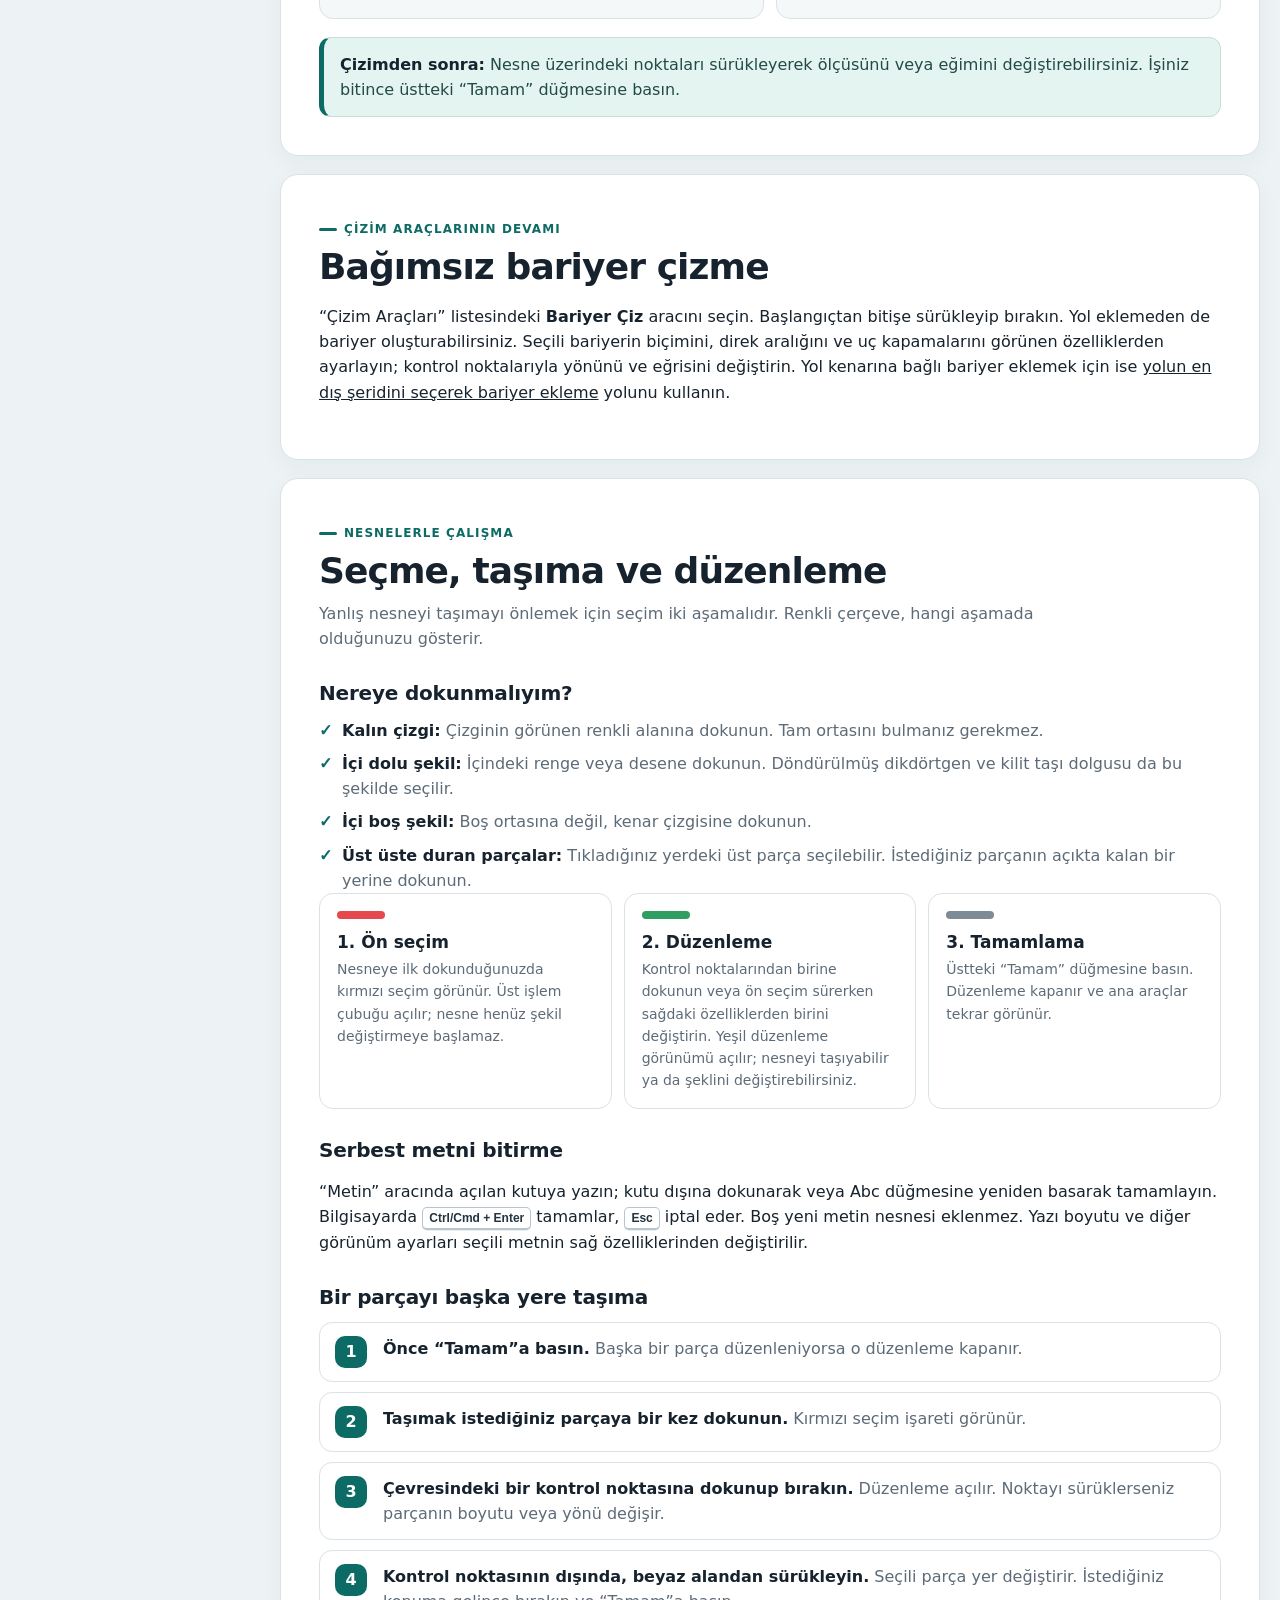
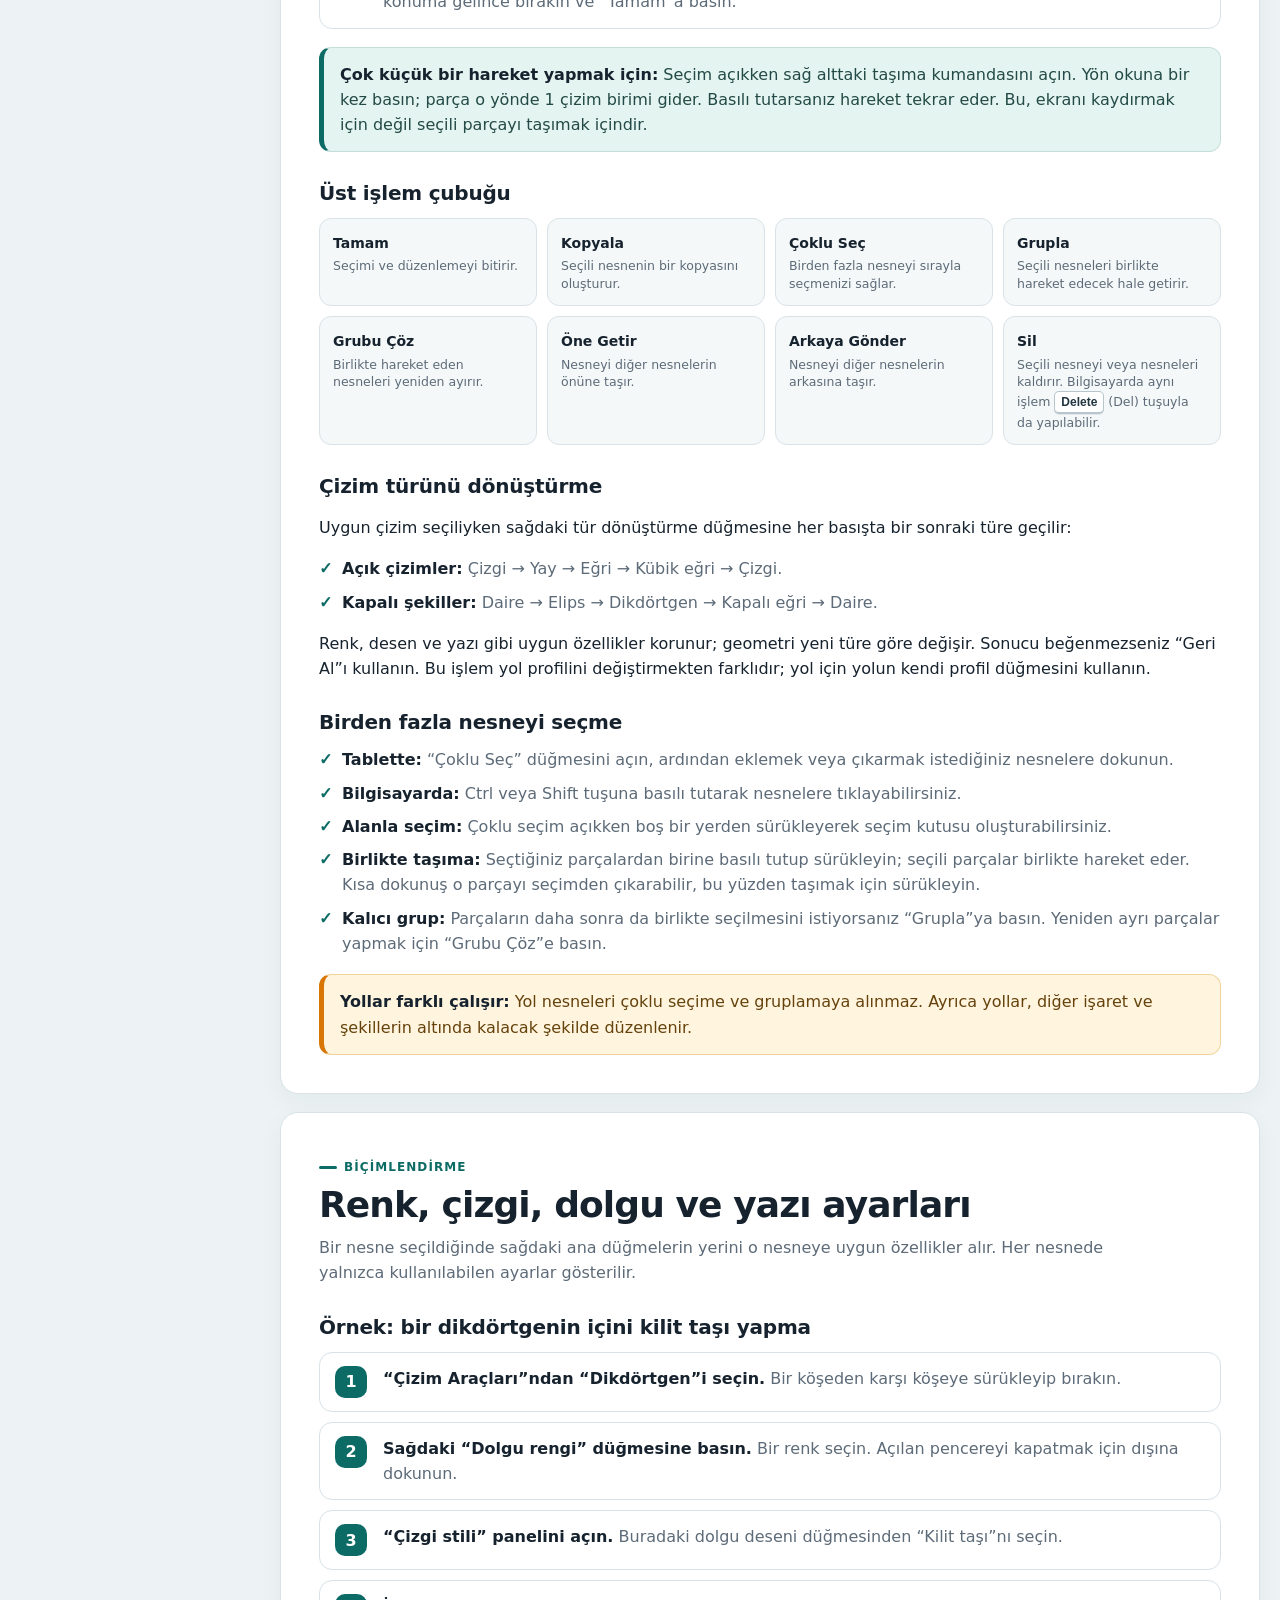
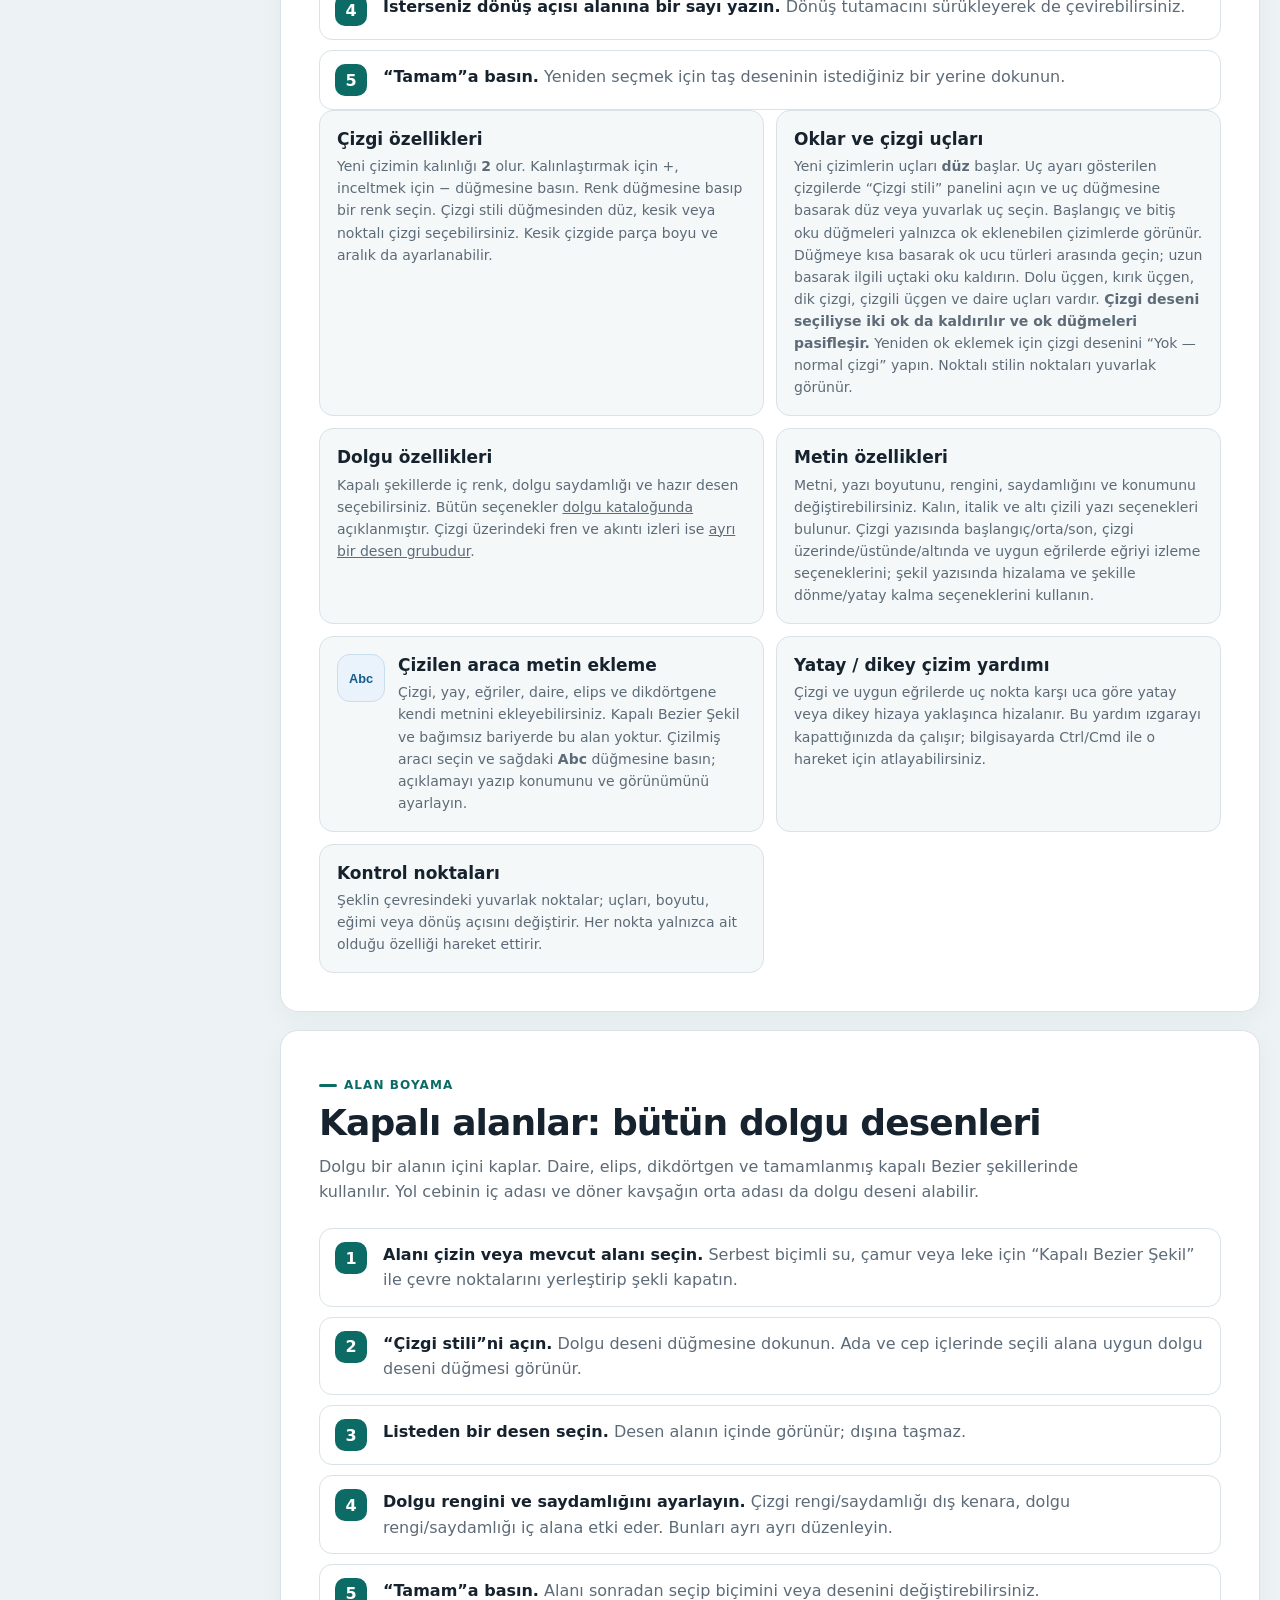
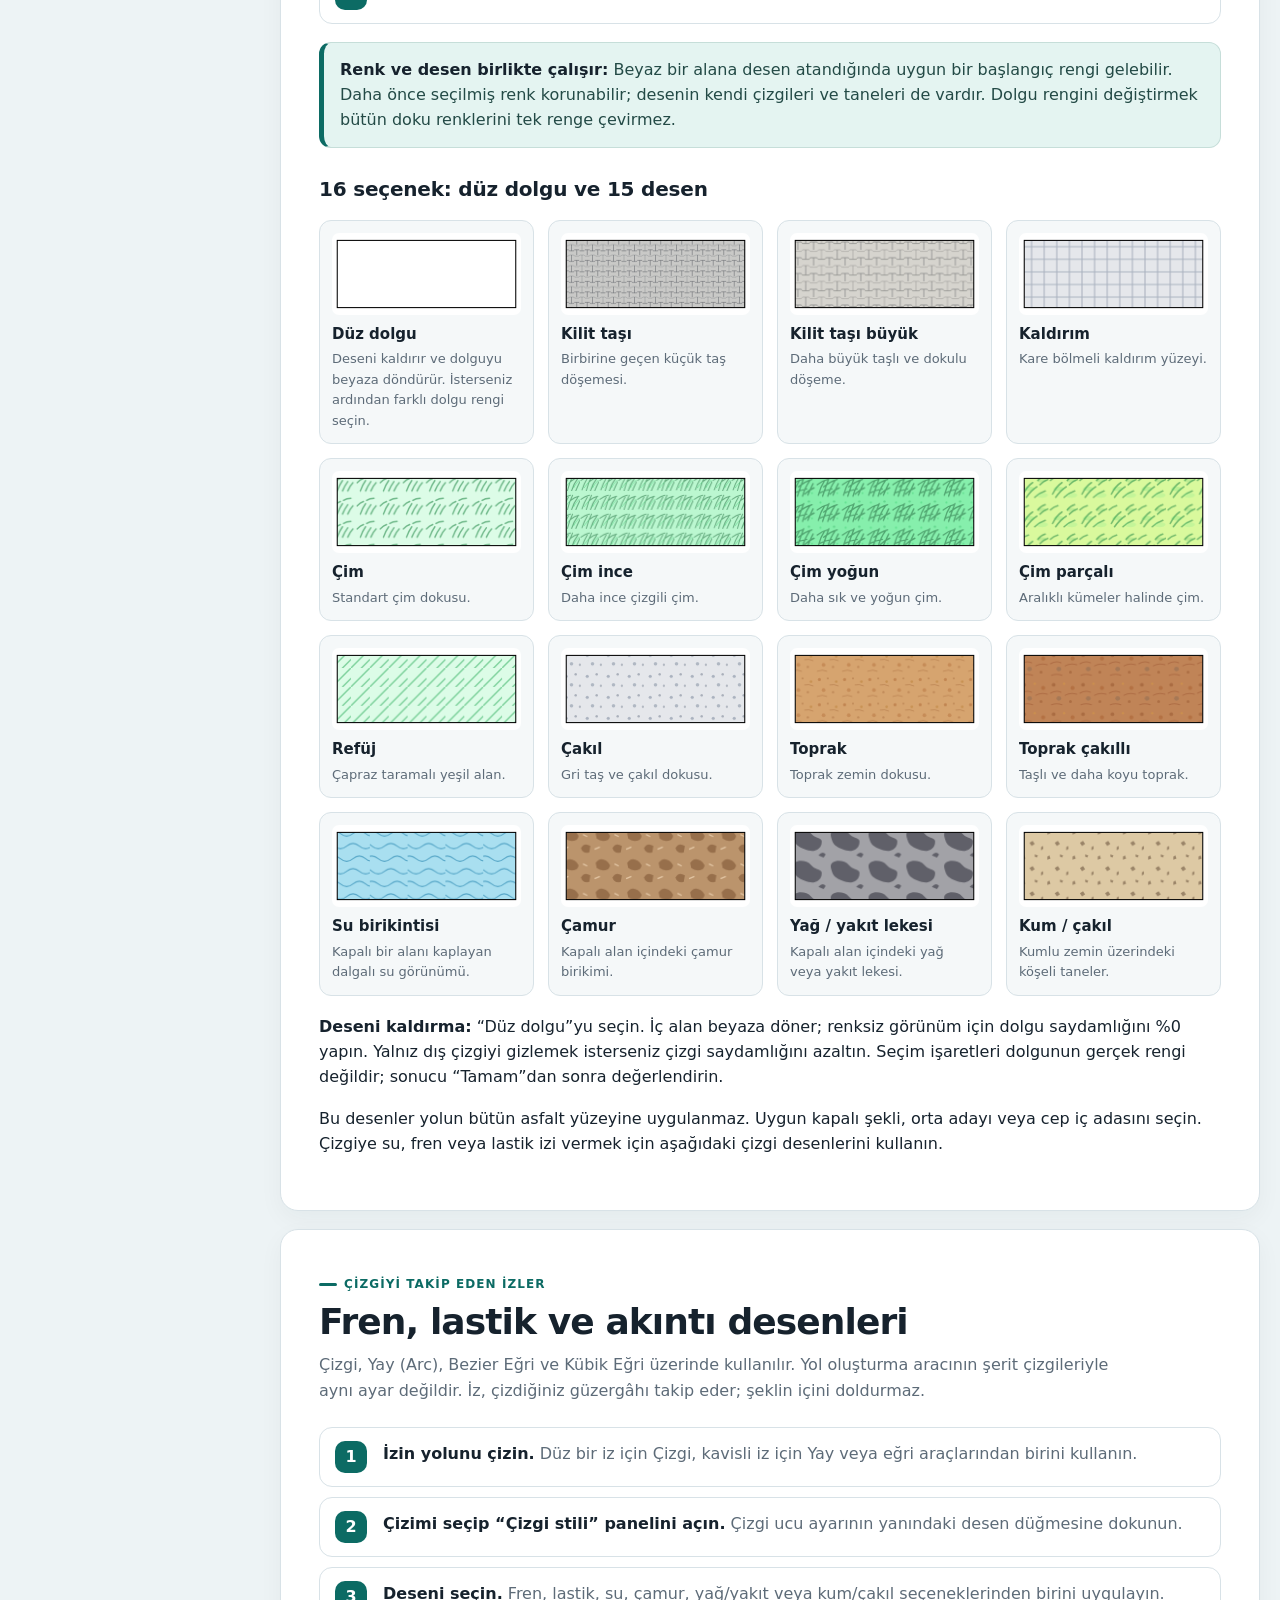
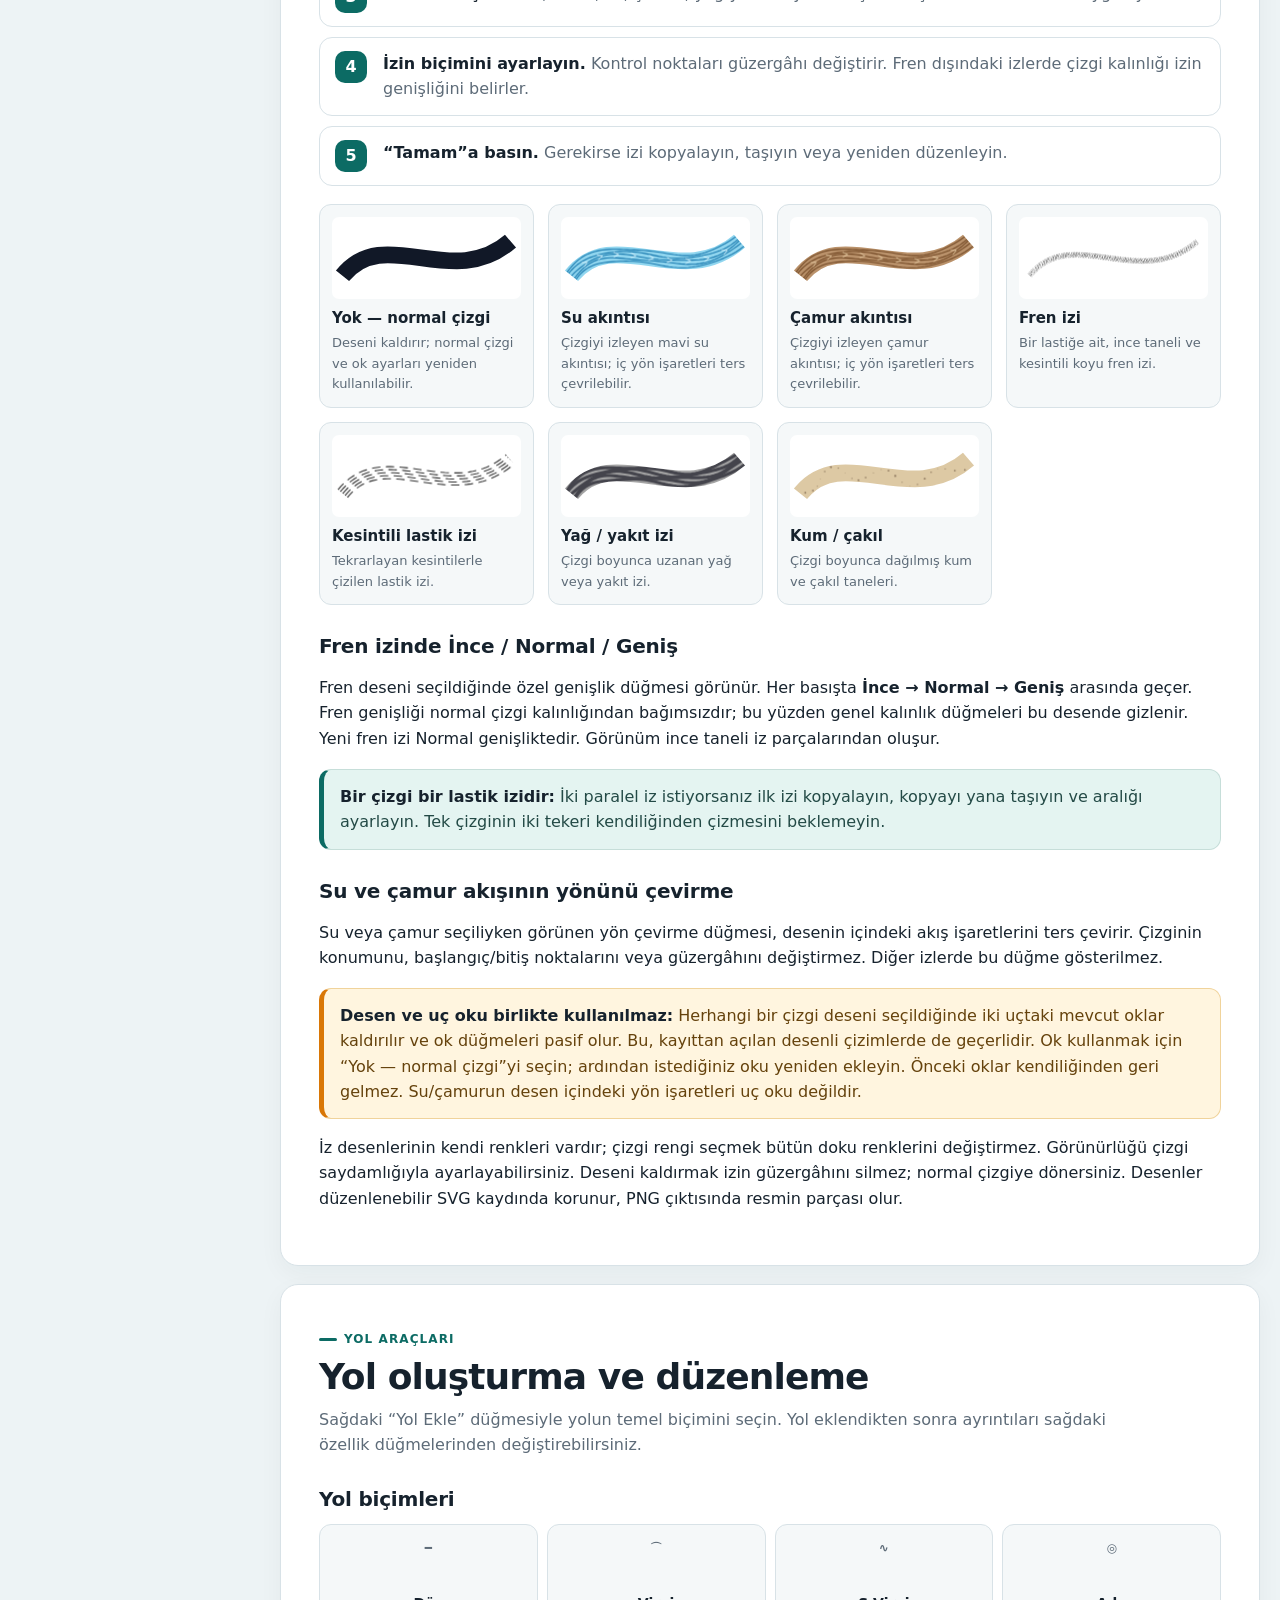
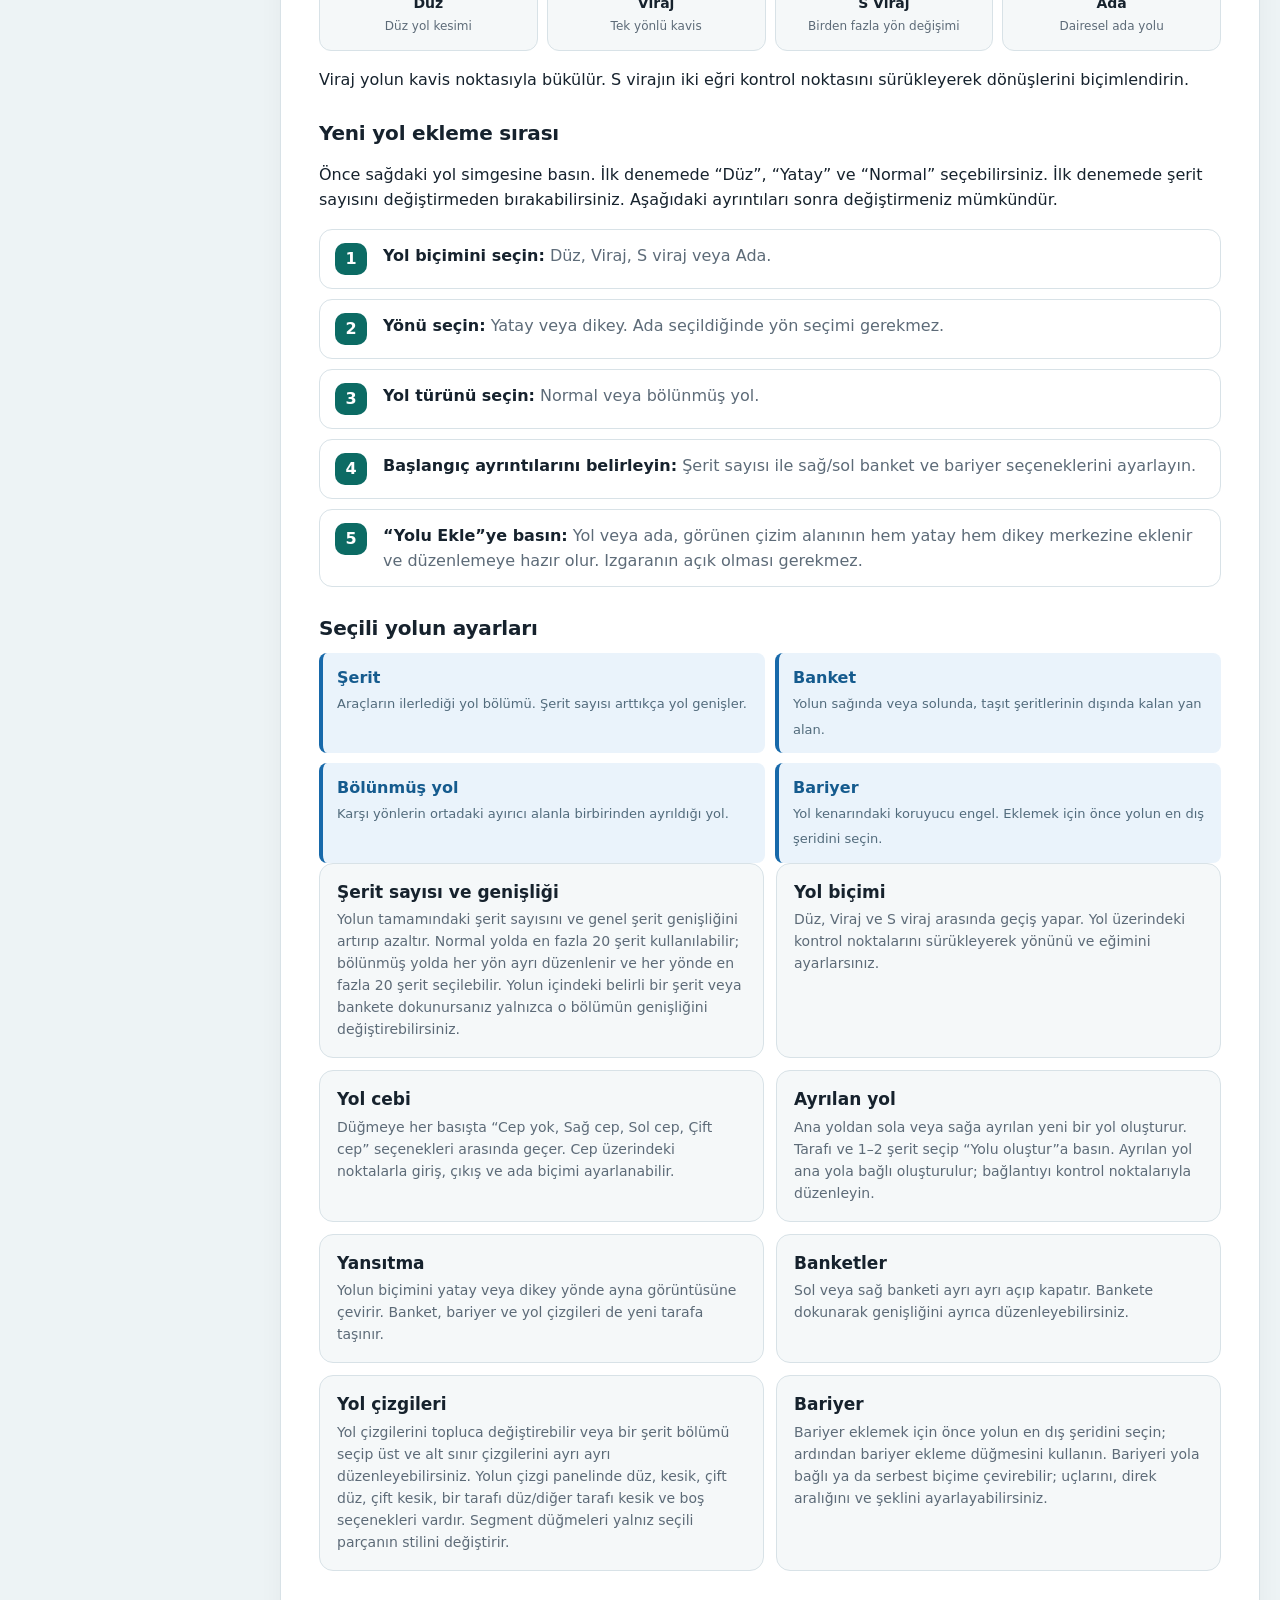
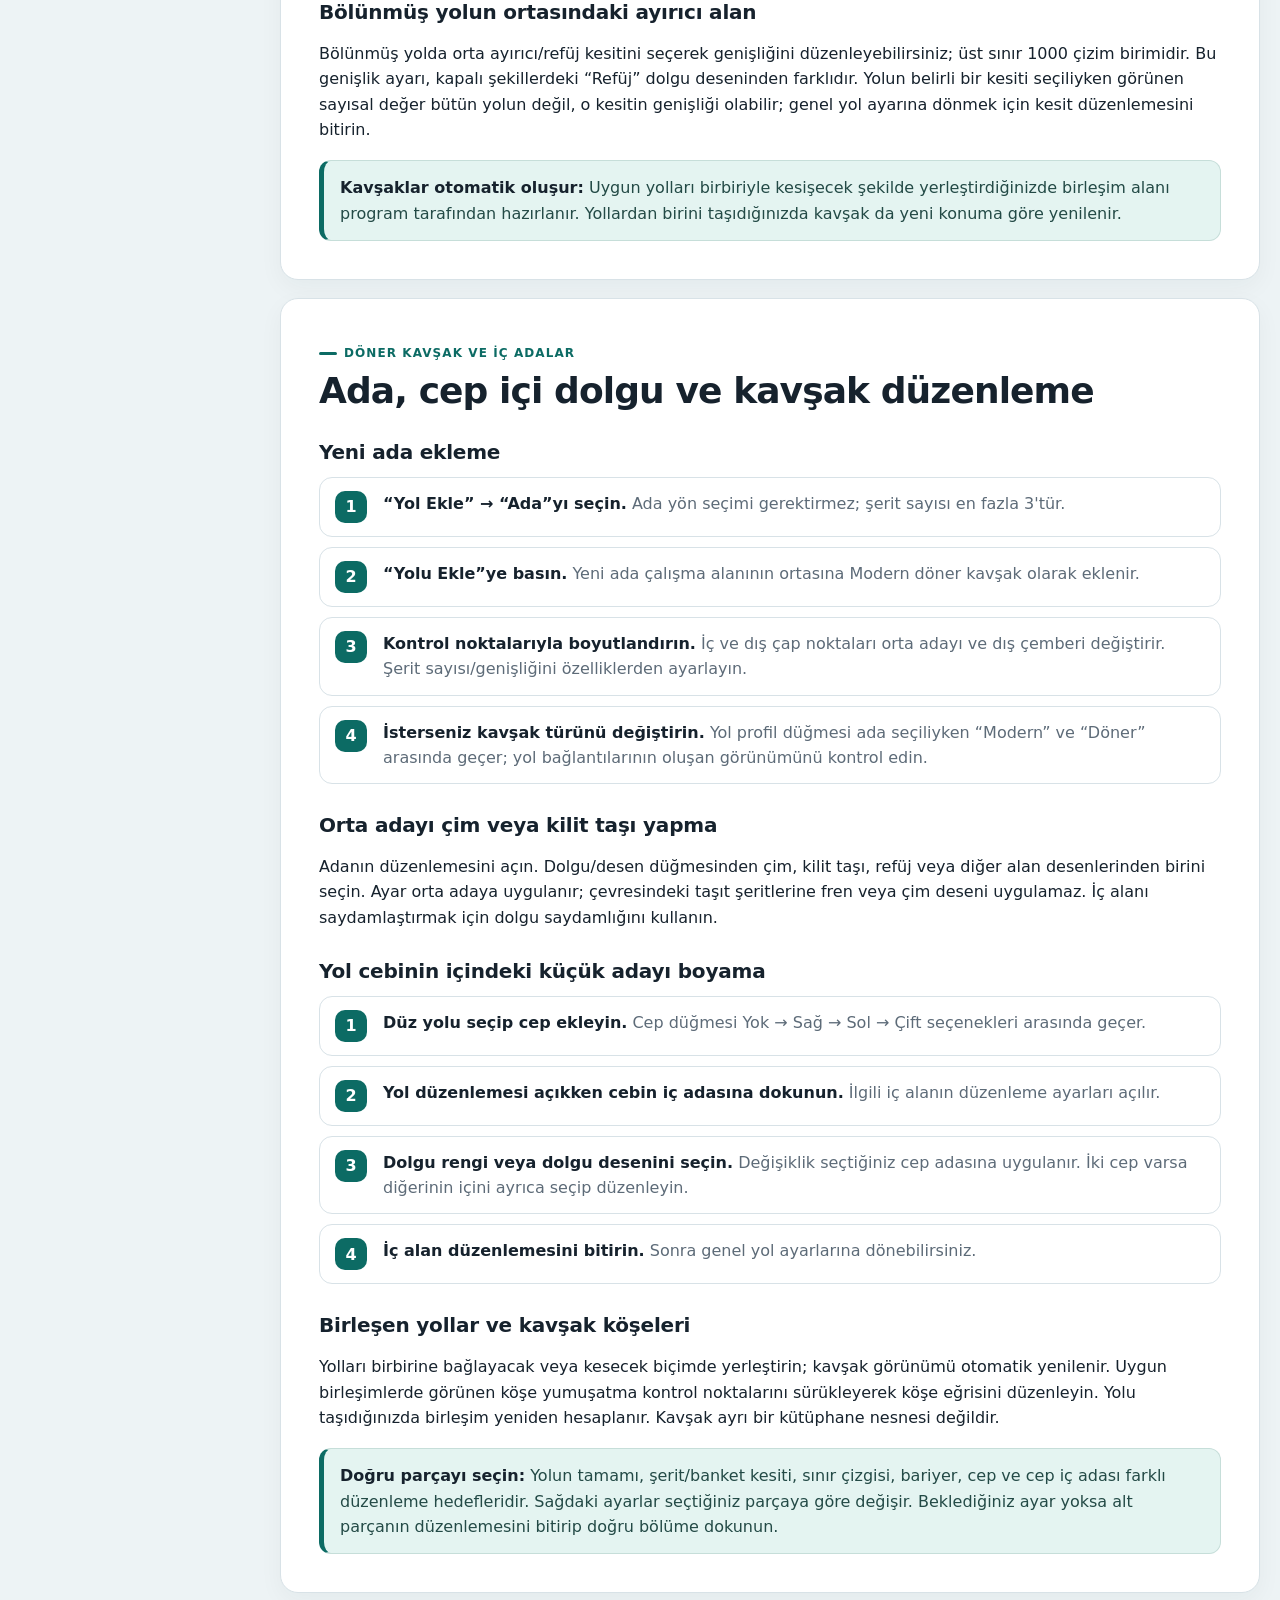
==== commit b68b7fed: "Prepare Kroki 2.0 delivery with aligned release IDs and updated guides" ====
--- a/kilavuz.html
+++ b/kilavuz.html
@@ -1184,6 +1184,10 @@
           <h2>Çizim araçlarını tanıyın</h2>
           <p class="section-lead">Sağdaki “Çizim Araçları” düğmesine basın ve istediğiniz aracı seçin. Bir araçla çizim
             yaptıktan sonra oluşan nesne doğrudan düzenlemeye hazır hale gelir.</p>
+
+          <div class="note"><strong>Listeden çıkmak için:</strong> Çizim Araçları listesinin en sonundaki
+            içi boş düğmeye basabilirsiniz. Bu düğme üstteki “Tamam” ile aynı işlemi yapar, düzenlemeyi bitirir
+            ve Çizim Araçları panelini kapatır.</div>
 
           <div class="cards">
             <article class="card tool-card">
@@ -1588,6 +1592,25 @@
             </article>
           </div>
 
+          <h3 class="mini-heading" id="serbest-arac-boyutlandirma">Diğer Araç ve Özel Amaçlı Araç: genişlik ve yükseklik</h3>
+          <p><strong>13 Özel Amaçlı</strong> kategorisindeki <strong>Özel Amaçlı Araç</strong> ile
+            <strong>19 Diğer</strong> kategorisindeki <strong>Diğer Araç</strong>, ihtiyacınıza göre bağımsız boyutlandırılabilir.
+            Araç eklendiğinde mevcut standart çizimi ve başlangıç boyutu kullanılır. Düzenlemeye geçtiğinizde çevresinde
+            sekiz boyutlandırma tutamacı görünür.</p>
+          <div class="action-list">
+            <div class="action"><strong>Sağ / sol kenar</strong><span>Kenarın ortasındaki tutamacı sürükleyerek yalnızca genişliği değiştirin. Yükseklik aynı kalır.</span></div>
+            <div class="action"><strong>Üst / alt kenar</strong><span>Kenarın ortasındaki tutamacı sürükleyerek yalnızca yüksekliği değiştirin. Genişlik aynı kalır.</span></div>
+            <div class="action"><strong>Köşeler</strong><span>Bir köşeyi sürükleyerek o andaki en-boy oranını koruyup birlikte büyütün veya küçültün.</span></div>
+          </div>
+          <p>Döndürme tutamacı aracın yönünü değiştirir. Boyut ayarlarını “Geri Al / Yinele” ile geri alabilir veya yineleyebilirsiniz.
+            Kaydedilen SVG yeniden açıldığında ayarladığınız boyutlar korunur. Bağımsız genişlik/yükseklik tutamaçları yalnızca
+            bu iki genel araç içindir; diğer araçlarda mevcut boyutlandırma düzeni kullanılır.</p>
+          <h3 class="mini-heading">Güncellenen araçlar ve renkler</h3>
+          <p><strong>İtfaiye</strong> ilk eklendiğinde kırmızıdır. Araç rengi, üst ve yan görünümde gövdeye uygulanır;
+            güncellenen araçların alt (reverse) görünümü sabit siyah-beyazdır. Camlar, tekerlekler ve ekipman ayrıntıları gövde renginden ayrı kalır.</p>
+          <p><strong>14 İş Makinesi</strong> içinde tablasız biçerdöver, biçerdöver, lastik tekerlekli ekskavatör,
+            beko loader ve <strong>Biçerdöver Tabla Römorku</strong> bulunur. Tabla römorkunda biçerdöverin ön tablası
+            taşıma konumunda, römork üzerinde boyuna yerleşir. Ayrı bir araç olarak ekleyip krokide konumlandırabilirsiniz.</p>
           <h3 class="mini-heading">Levhayı bulma ve yazılarını değiştirme</h3>
           <p>Levha kütüphanesindeki arama alanına levha adını veya kodunu yazın. Arama kategoriler arasında sonuç getirir;
             aramayı temizleyince kategori görünümüne dönersiniz. Levhayı seçip “Tamam” ile ekleyin.</p>
@@ -1821,7 +1844,7 @@
       </main>
     </div>
 
-    <footer>Kroki Kullanım Kılavuzu · Adım adım kullanım · Güncelleme: 31 Ekim 2026 · Sürüm 2.0</footer>
+    <footer>Kroki Kullanım Kılavuzu · Adım adım kullanım · Güncelleme: 2 Kasım 2026 · Sürüm 2.0</footer>
   </div>
 
   <script>
